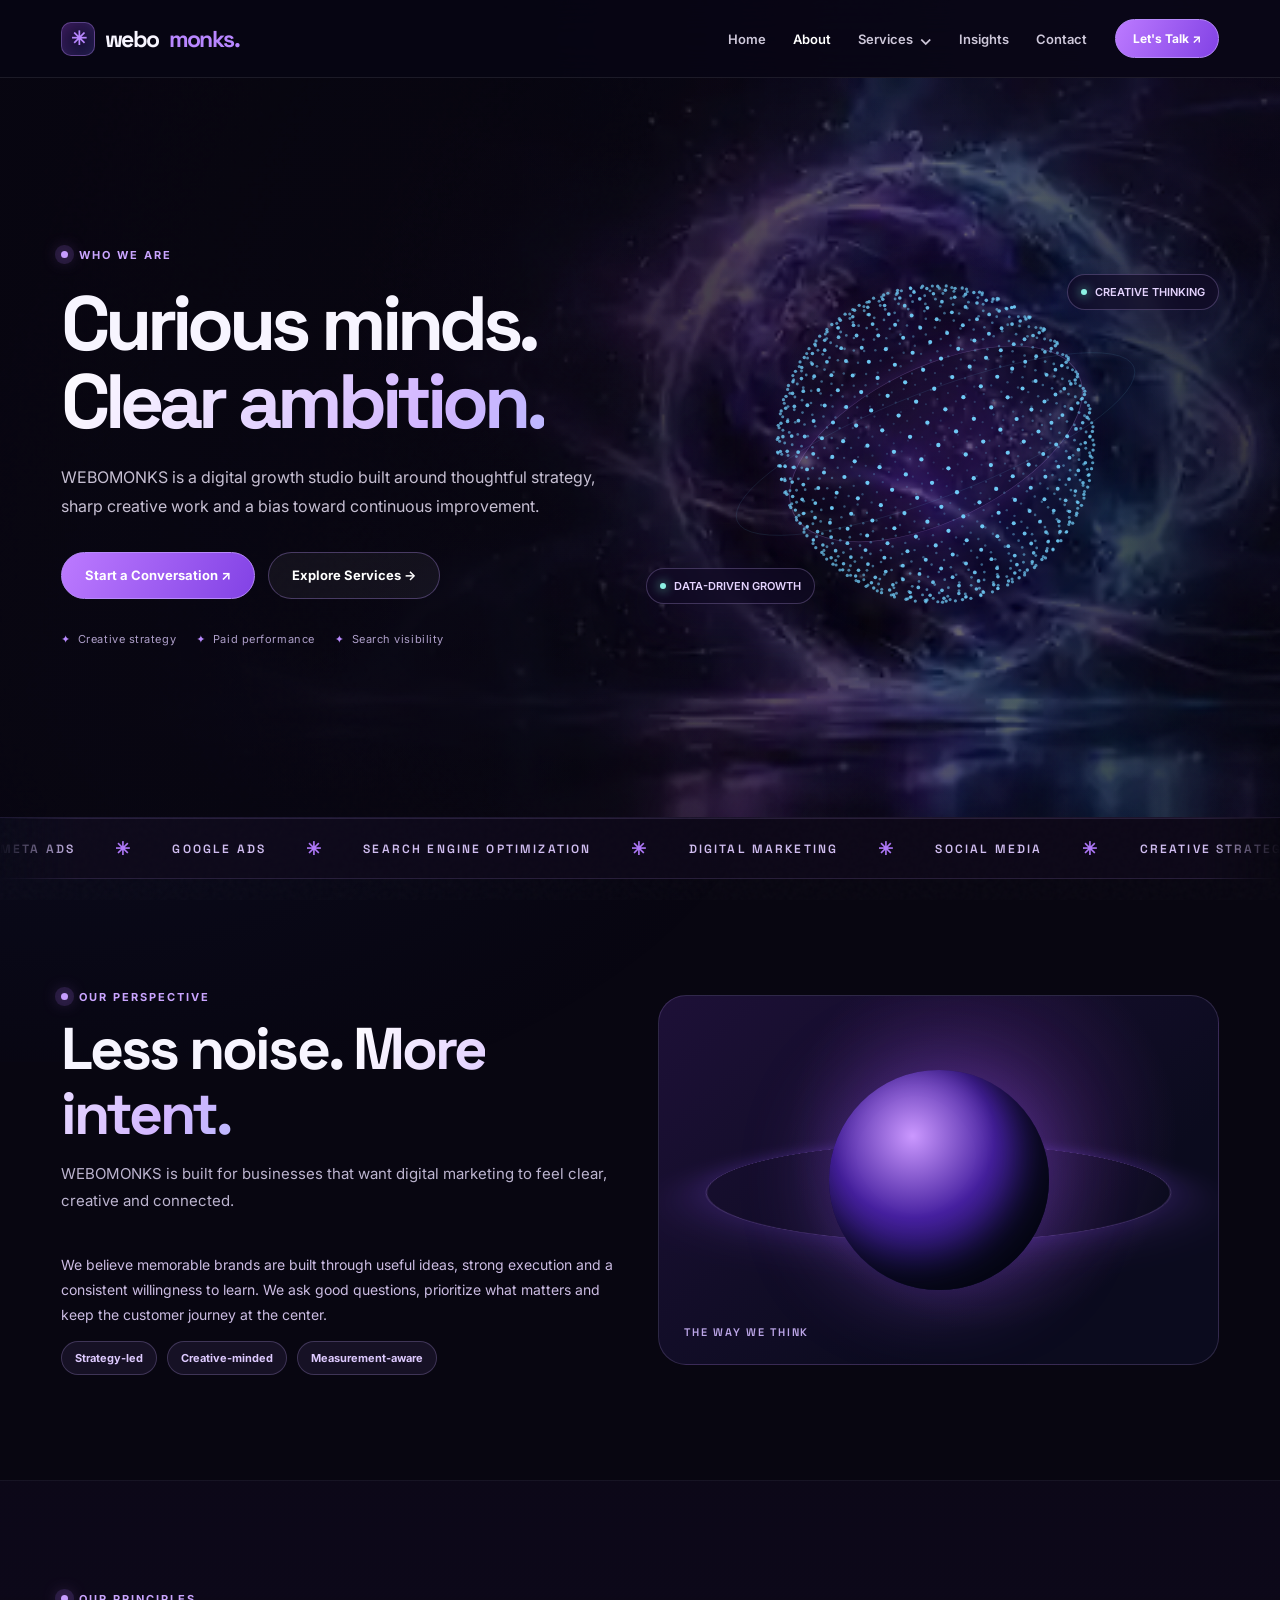
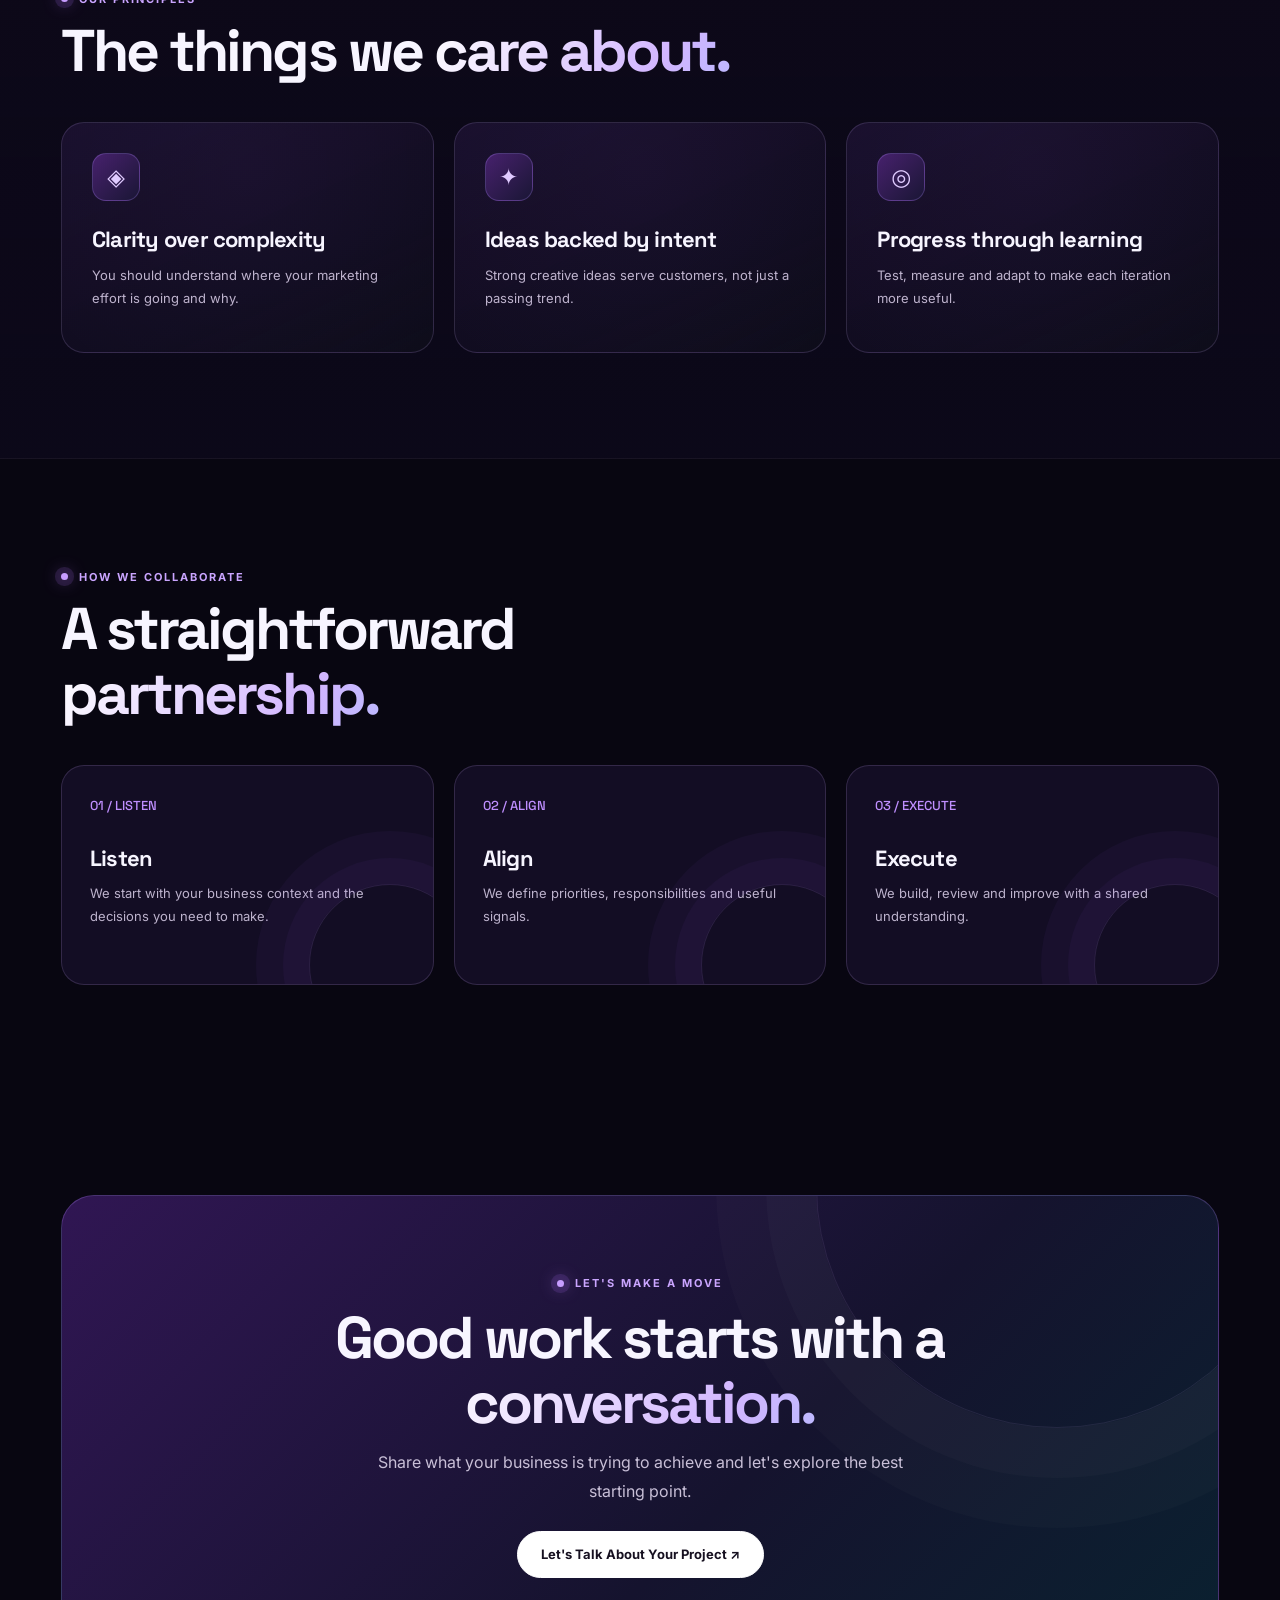
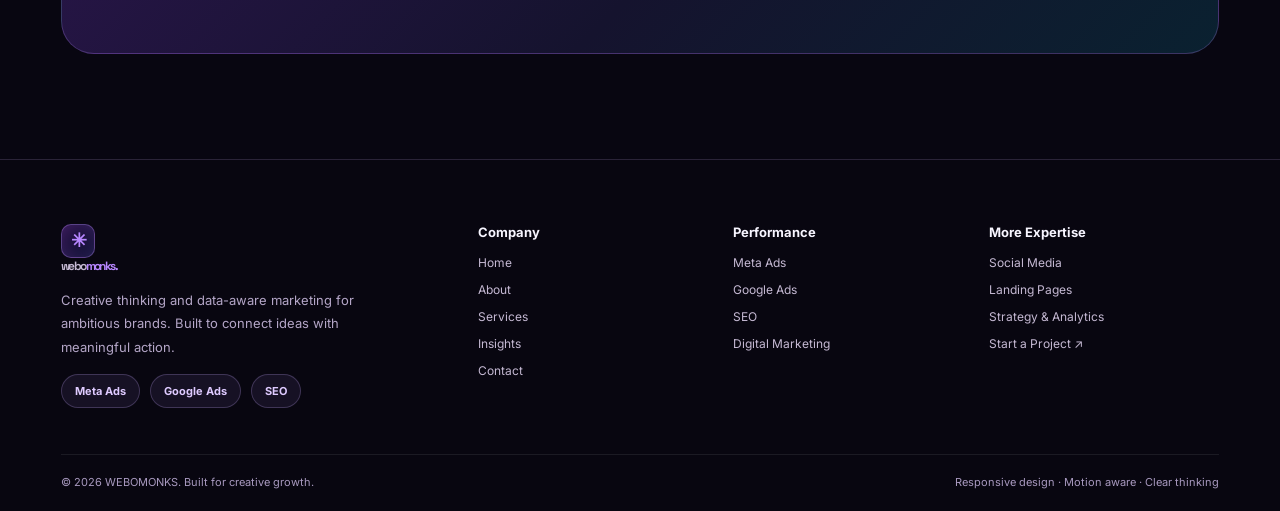
==== about.html @ cb79be46 "Build 12-page interactive WEBOMONKS agency website with service detail pages, FAQs and insights" ====
<!doctype html>
<html lang="en"><head><meta charset="utf-8"><meta name="viewport" content="width=device-width,initial-scale=1,viewport-fit=cover"><meta name="theme-color" content="#080611"><meta name="description" content="Learn about WEBOMONKS, our approach to digital growth and the values behind our work."><meta property="og:type" content="website"><meta property="og:title" content="WEBOMONKS — About"><meta property="og:description" content="Learn about WEBOMONKS, our approach to digital growth and the values behind our work."><meta property="og:url" content="https://webomonks.com/about.html"><link rel="canonical" href="https://webomonks.com/about.html"><title>About | WEBOMONKS — Digital Growth Studio</title><link rel="preconnect" href="https://fonts.googleapis.com"><link rel="preconnect" href="https://fonts.gstatic.com" crossorigin><link href="https://fonts.googleapis.com/css2?family=Inter:wght@400;500;600;700&family=Space+Grotesk:wght@400;500;600;700&display=swap" rel="stylesheet"><link rel="stylesheet" href="assets/site.css"><style>[hidden]{display:none!important}</style><script src="assets/site.js" defer></script></head><body data-theme="blue"><a href="#main" class="skip">Skip to content</a><div id="progress" class="progress"></div><div id="noise" aria-hidden="true"></div>
<header class="topbar"><div class="container navwrap"><a class="brand" href="index.html" aria-label="WEBOMONKS home"><span class="brand-logo">✳</span>webo<span>monks.</span></a><button class="menu-toggle" id="menuToggle" aria-label="Toggle navigation" aria-controls="mobileNav" aria-expanded="false">☰</button>
<nav class="navlinks" id="mobileNav" aria-label="Main navigation">
<a href="index.html" >Home</a>
<a href="about.html" aria-current="page">About</a>
<details class="dropdown"><summary>Services</summary><div class="dropdown-links"><a href="services.html">All Services</a><a href="meta-ads.html" >Meta Ads</a><a href="google-ads.html" >Google Ads</a><a href="seo.html" >SEO Services</a><a href="digital-marketing.html" >Digital Marketing</a><a href="social-media.html" >Social Media</a><a href="landing-pages.html" >Landing Pages</a><a href="strategy.html" >Strategy &amp; Analytics</a></div></details>
<a href="insights.html" >Insights</a><a href="contact.html" >Contact</a></nav>
<a class="btn btn-primary btn-small navcta" href="contact.html">Let's Talk ↗</a></div></header><main id="main"><section class="hero" aria-labelledby="page-title"><div class="container hero-content"><div class="hero-copy"><div class="eyebrow">Who we are</div><h1 id="page-title">Curious minds. <span class="gradient">Clear ambition.</span></h1><p class="lead">WEBOMONKS is a digital growth studio built around thoughtful strategy, sharp creative work and a bias toward continuous improvement.</p><div class="hero-actions"><a class="btn btn-primary" href="contact.html">Start a Conversation ↗</a><a class="btn" href="services.html">Explore Services →</a></div><div class="hero-mini"><span>Creative strategy</span><span>Paid performance</span><span>Search visibility</span></div></div>
<div class="hero-scene"><div class="orbit-ring" aria-hidden="true"></div><canvas class="orb-canvas" id="scene3d" role="img" aria-label="Interactive 3D particle globe; drag to rotate"></canvas><span class="float-label a"><i></i> CREATIVE THINKING</span><span class="float-label b"><i></i> DATA-DRIVEN GROWTH</span></div></div></section><div class="ticker" aria-label="WEBOMONKS marketing capabilities"><div class="ticker-track"><span>Meta Ads</span><span>Google Ads</span><span>Search Engine Optimization</span><span>Digital Marketing</span><span>Social Media</span><span>Creative Strategy</span><span>Conversion Design</span><span>Meta Ads</span><span>Google Ads</span><span>Search Engine Optimization</span><span>Digital Marketing</span><span>Social Media</span><span>Creative Strategy</span><span>Conversion Design</span></div></div><section class="section"><div class="container"><div class="split"><div><div class="section-heading reveal"><span class="eyebrow">Our perspective</span><h2>Less noise. <span class='gradient'>More intent.</span></h2><p>WEBOMONKS is built for businesses that want digital marketing to feel clear, creative and connected.</p></div><p class="tagline">We believe memorable brands are built through useful ideas, strong execution and a consistent willingness to learn. We ask good questions, prioritize what matters and keep the customer journey at the center.</p><div class="badges"><span class="badge">Strategy-led</span><span class="badge">Creative-minded</span><span class="badge">Measurement-aware</span></div></div><div class="visual-panel reveal"><span>THE WAY WE THINK</span></div></div></div></section><section class="section alt"><div class="container"><div class="section-heading reveal"><span class="eyebrow">Our principles</span><h2>The things we <span class='gradient'>care about.</span></h2></div><div class="grid three"><article class="card compact reveal" data-tilt ><span class="card-icon" aria-hidden="true">◈</span><h3>Clarity over complexity</h3><p>You should understand where your marketing effort is going and why.</p></article><article class="card compact reveal" data-tilt ><span class="card-icon" aria-hidden="true">✦</span><h3>Ideas backed by intent</h3><p>Strong creative ideas serve customers, not just a passing trend.</p></article><article class="card compact reveal" data-tilt ><span class="card-icon" aria-hidden="true">◎</span><h3>Progress through learning</h3><p>Test, measure and adapt to make each iteration more useful.</p></article></div></div></section><section class="section"><div class="container"><div class="section-heading reveal"><span class="eyebrow">How we collaborate</span><h2>A straightforward <span class='gradient'>partnership.</span></h2></div><div class="steps"><article class="step reveal"><b>01 / LISTEN</b><h3>Listen</h3><p>We start with your business context and the decisions you need to make.</p></article><article class="step reveal"><b>02 / ALIGN</b><h3>Align</h3><p>We define priorities, responsibilities and useful signals.</p></article><article class="step reveal"><b>03 / EXECUTE</b><h3>Execute</h3><p>We build, review and improve with a shared understanding.</p></article></div></div></section><section class="section"><div class="container"><div class="cta reveal"><span class="eyebrow">Let's make a move</span><h2>Good work starts with <span class='gradient'>a conversation.</span></h2><p>Share what your business is trying to achieve and let&#39;s explore the best starting point.</p><a class="btn btn-light" href="contact.html">Let's Talk About Your Project ↗</a></div></div></section></main><footer class="footer"><div class="container"><div class="footer-main"><div><a class="brand" href="index.html"><span class="brand-logo">✳</span>webo<span>monks.</span></a><p>Creative thinking and data-aware marketing for ambitious brands. Built to connect ideas with meaningful action.</p><div class="badges"><span class="badge">Meta Ads</span><span class="badge">Google Ads</span><span class="badge">SEO</span></div></div><div><h4>Company</h4><a href="index.html">Home</a><a href="about.html">About</a><a href="services.html">Services</a><a href="insights.html">Insights</a><a href="contact.html">Contact</a></div><div><h4>Performance</h4><a href="meta-ads.html">Meta Ads</a><a href="google-ads.html">Google Ads</a><a href="seo.html">SEO</a><a href="digital-marketing.html">Digital Marketing</a></div><div><h4>More Expertise</h4><a href="social-media.html">Social Media</a><a href="landing-pages.html">Landing Pages</a><a href="strategy.html">Strategy & Analytics</a><a href="contact.html">Start a Project ↗</a></div></div><div class="footer-bottom"><span>© 2026 WEBOMONKS. Built for creative growth.</span><span>Responsive design · Motion aware · Clear thinking</span></div></div></footer><button class="to-top" id="toTop" aria-label="Back to top">↑</button></body></html>
---- assets/site.css ----
:root{--bg:#080611;--bg2:#0f0b20;--text:#f7f5ff;--muted:#bdb6cf;--line:rgba(209,177,255,.17);--purple:#bb80ff;--blue:#65caff;--pink:#fa8ddb;--ease:cubic-bezier(.22,1,.36,1)}
*{box-sizing:border-box}html{scroll-behavior:smooth;scroll-padding-top:100px}body{margin:0;color:var(--text);font-family:'Inter',system-ui,-apple-system,sans-serif;background:var(--bg);min-width:320px;overflow-x:hidden}button,input,select,textarea{font:inherit}button{cursor:pointer}a{text-decoration:none;color:inherit}svg{display:block}::selection{background:#a478ff;color:#05030b}:focus-visible{outline:2px solid var(--blue);outline-offset:4px}img{max-width:100%;display:block}
body:before{content:"";position:fixed;inset:-18%;z-index:-2;pointer-events:none;background:radial-gradient(ellipse at 78% 16%,#7432bf27,transparent 33%),radial-gradient(ellipse at 15% 70%,#29418b1a,transparent 37%)}
#noise{position:fixed;inset:0;z-index:-1;opacity:.18;pointer-events:none;background-image:url("data:image/svg+xml,%3Csvg viewBox='0 0 200 200' xmlns='http://www.w3.org/2000/svg'%3E%3Cfilter id='n'%3E%3CfeTurbulence type='fractalNoise' baseFrequency='.9' numOctaves='3' stitchTiles='stitch'/%3E%3C/filter%3E%3Crect width='100%25' height='100%25' opacity='.15' filter='url(%23n)'/%3E%3C/svg%3E")}
.container{max-width:1230px;margin:0 auto;padding:0 36px}.skip{position:fixed;top:-60px;left:20px;z-index:999;background:#fff;color:#000;padding:10px 16px;border-radius:8px}.skip:focus{top:15px}
.topbar{position:sticky;top:0;z-index:90;height:78px;background:#070613cf;backdrop-filter:blur(22px);-webkit-backdrop-filter:blur(22px);border-bottom:1px solid #ffffff16}.navwrap{height:100%;display:flex;align-items:center;gap:28px}.brand{display:flex;align-items:center;gap:10px;font-family:'Space Grotesk',sans-serif;font-size:23px;letter-spacing:-1.6px;font-weight:700;white-space:nowrap}.brand span{color:#b887ff}.brand-logo{display:grid;place-items:center;width:34px;height:34px;border:1px solid #be8dff66;border-radius:10px;color:#d5b3ff;box-shadow:inset 0 0 17px #ae76ff2c;background:linear-gradient(135deg,#291044,#0c1030);font-size:19px}.navlinks{display:flex;gap:27px;align-items:center;margin-left:auto}.navlinks>a,.dropdown>summary{font-size:13px;color:#cec8da;font-weight:600;white-space:nowrap;list-style:none;transition:color .2s}.navlinks a:hover,.navlinks a[aria-current=page],.dropdown>summary:hover{color:#fff}.dropdown{position:relative}.dropdown>summary{cursor:pointer;display:flex;gap:6px;align-items:center}.dropdown>summary::-webkit-details-marker{display:none}.dropdown>summary:after{content:"⌄";font-size:17px;line-height:10px;transition:transform .2s}.dropdown[open]>summary:after{transform:rotate(180deg)}.dropdown-links{position:absolute;top:37px;left:-20px;min-width:240px;padding:12px;background:#171025f4;border:1px solid #a980ff50;border-radius:14px;box-shadow:0 20px 70px #05000fca;display:grid;gap:3px;backdrop-filter:blur(20px)}.dropdown-links a{font-size:13px;padding:11px;border-radius:9px;color:#ddd5eb;white-space:nowrap}.dropdown-links a:hover{background:#b277ff29;color:white}.menu-toggle{display:none;border:1px solid #ffffff2c;background:#ffffff0b;color:white;border-radius:12px;width:43px;height:43px;font-size:24px}.btn{position:relative;isolation:isolate;overflow:hidden;display:inline-flex;justify-content:center;align-items:center;gap:11px;font-size:13px;font-weight:700;line-height:1.1;padding:15px 23px;min-height:47px;border-radius:100px;border:1px solid #ab89e45a;transition:transform .35s var(--ease),box-shadow .35s,background .35s;white-space:nowrap;background:#ffffff0c;color:white}.btn:before{content:"";position:absolute;inset:-110% -50%;z-index:-1;pointer-events:none;background:linear-gradient(115deg,transparent 38%,rgba(255,255,255,.22) 49%,transparent 60%);transform:translateX(-125%) skewX(-15deg);transition:transform .85s var(--ease)}.btn:hover:before{transform:translateX(125%) skewX(-15deg)}.btn:hover{transform:translateY(-3px);box-shadow:0 14px 40px #8750da4b}.btn-primary{background:linear-gradient(115deg,#bc7aff,#8242e5);border-color:#b78afb;color:#fff}.btn-light{background:#fff;color:#161020;border-color:#fff}.btn-small{font-size:12px;padding:12px 17px;min-height:39px}.navcta{margin-left:0}
.progress{position:fixed;top:0;left:0;height:2px;z-index:100;background:linear-gradient(90deg,#9b63ff,#6ce2ff,#eb83e6);box-shadow:0 0 13px #ae70ff;width:0;pointer-events:none}
.hero{position:relative;min-height:min(740px,90vh);display:flex;align-items:center;overflow:hidden;isolation:isolate;border-bottom:1px solid #b58cef1c}.hero:before{content:"";position:absolute;inset:0;z-index:-3;background:linear-gradient(90deg,#090711 0%,#090711e8 35%,#09071166 71%,#080611bb),url('webomonks-orb.webp') 70% center/cover no-repeat;background-blend-mode:normal,screen;opacity:.7;animation:heroBreathe 20s ease-in-out infinite alternate}.hero:after{content:"";position:absolute;inset:0;pointer-events:none;z-index:-2;background:radial-gradient(circle at 78% 55%,transparent 0%,#08061117 42%,#080611c8 100%)}.hero-content{width:100%;position:relative;z-index:3;padding-top:98px;padding-bottom:105px;display:grid;grid-template-columns:1fr 1fr;gap:24px;align-items:center}.hero-copy{max-width:650px}.eyebrow{font-size:11px;font-weight:700;letter-spacing:.18em;text-transform:uppercase;color:#caa5ff;display:inline-flex;gap:11px;align-items:center}.eyebrow:before{content:"";width:7px;height:7px;border-radius:50%;background:#c79dff;box-shadow:0 0 0 6px #ad73ff24,0 0 17px #bb7fff;animation:beacon 2.8s ease-in-out infinite}h1,h2,h3,h4,p{margin-top:0}h1,h2,h3{font-family:'Space Grotesk',sans-serif}h1{font-size:clamp(48px,6vw,88px);line-height:1.02;letter-spacing:-.065em;font-weight:700;margin:22px 0}h2{font-size:clamp(36px,4.6vw,60px);line-height:1.1;letter-spacing:-.05em}h3{font-size:22px;letter-spacing:-.035em}.gradient{background:linear-gradient(120deg,#fff,#d2b6ff 30%,#9abaff 55%,#d8a4ff 80%,#fff);background-size:250% 250%;background-clip:text;-webkit-background-clip:text;color:transparent;animation:gradientFlow 12s ease-in-out infinite alternate}.lead{color:#c6bfd2;font-size:16px;line-height:1.85;max-width:550px}.hero-actions{display:flex;gap:13px;margin-top:30px;flex-wrap:wrap}.hero-mini{margin-top:33px;display:flex;gap:20px;flex-wrap:wrap;color:#ae9fc9;font-size:11px;letter-spacing:.05em}.hero-mini span{display:flex;align-items:center;gap:7px}.hero-mini span:before{content:"✦";color:#b98aff}
.hero-scene{position:relative;min-height:500px;display:grid;place-items:center;isolation:isolate;perspective:850px}.hero-scene:before{content:"";position:absolute;inset:10%;z-index:-1;border-radius:50%;background:radial-gradient(circle,#9941ff32,transparent 60%);filter:blur(22px);animation:nebula 8s ease-in-out infinite alternate}.orb-canvas{width:100%;height:100%;position:absolute;inset:0;touch-action:pan-y;cursor:grab}.orb-canvas:active{cursor:grabbing}.orbit-ring{position:absolute;inset:22%;border:1px solid #c59aff4b;border-radius:50%;transform:rotate(-26deg) scaleY(.55);pointer-events:none;box-shadow:0 0 35px #a56cff2e;animation:orbitSpin 22s linear infinite}.float-label{position:absolute;display:flex;gap:8px;align-items:center;z-index:2;border:1px solid #cdaeff40;padding:10px 13px;border-radius:100px;pointer-events:none;color:#e5d4ff;background:#100a25af;backdrop-filter:blur(12px);box-shadow:0 16px 50px #160b3088;font-size:11px;font-weight:600;animation:floatLabel 5s ease-in-out infinite alternate}.float-label.a{top:16%;right:0}.float-label.b{bottom:18%;left:-1%;animation-delay:-2.7s}.float-label i{width:6px;height:6px;background:#8cf1e3;border-radius:50%;box-shadow:0 0 11px #83ffdb}
.ticker{overflow:hidden;border-block:1px solid #c3a0ff25;background:#120b1e94;mask-image:linear-gradient(90deg,transparent,#000 6%,#000 94%,transparent)}.ticker-track{display:flex;gap:40px;align-items:center;width:max-content;padding:18px 0;animation:marquee 30s linear infinite}.ticker-track span{font:600 12px 'Space Grotesk',sans-serif;letter-spacing:.18em;text-transform:uppercase;color:#d0bdf0;display:flex;align-items:center;gap:40px;white-space:nowrap}.ticker-track span:after{content:"✳";color:#ae78f7;font-size:18px}.ticker:hover .ticker-track{animation-play-state:paused}
.section{padding:105px 0;position:relative}.section.alt{background:linear-gradient(180deg,#110b2088,#0d091bd0);border-block:1px solid #ffffff0c}.section-heading{max-width:730px;margin-bottom:38px}.section-heading.center{text-align:center;margin-inline:auto}.section-heading p{color:#bcb4cf;line-height:1.8;font-size:15px;max-width:670px;margin-top:13px}.section-heading.center p{margin-inline:auto}.section-heading h2{margin:13px 0 0}
.grid{display:grid;gap:20px}.grid.three{grid-template-columns:repeat(3,minmax(0,1fr))}.grid.two{grid-template-columns:repeat(2,minmax(0,1fr))}.grid.four{grid-template-columns:repeat(4,minmax(0,1fr))}
.card{position:relative;isolation:isolate;display:block;overflow:hidden;border:1px solid var(--line);background:linear-gradient(155deg,#1d1232c9,#110d20f2 65%,#10101ca8);padding:30px;border-radius:23px;min-height:236px;transition:transform .4s var(--ease),border-color .4s,box-shadow .4s;transform-style:preserve-3d}.card:before{content:"";position:absolute;inset:0;z-index:-1;pointer-events:none;background:radial-gradient(circle 280px at var(--mx,50%) var(--my,20%),#a365ff25,transparent 90%);opacity:.3;transition:opacity .4s}.card:hover{border-color:#bb8df176;box-shadow:0 18px 55px #09021caa}.card:hover:before{opacity:1}.card-icon{display:grid;place-items:center;width:48px;height:48px;border:1px solid #b18cff44;background:linear-gradient(135deg,#47216d,#1a1635);color:#e0cbff;border-radius:14px;font-size:23px;margin-bottom:24px}.card p{color:#bfb4ce;font-size:13px;line-height:1.75}.card h3{font-size:22px;margin:0 0 11px}.card-link{display:inline-flex;align-items:center;gap:10px;margin-top:10px;color:#d5b6ff;font-size:12px;font-weight:700}.card-link span{transition:transform .2s}.card:hover .card-link span{transform:translateX(4px)}.card.compact{min-height:0}.feature-list{list-style:none;padding:0;margin:22px 0 0;display:grid;gap:14px}.feature-list li{color:#dbd1e9;font-size:14px;line-height:1.65;display:flex;gap:12px}.feature-list li:before{content:"✦";color:#be96fd}
.tagline{font-size:14px;color:#cbbce2;line-height:1.8;max-width:580px}.panel{border-radius:27px;border:1px solid var(--line);padding:34px;background:#171027c7;box-shadow:0 20px 90px #06010d4c}.split{display:grid;grid-template-columns:1fr 1fr;gap:36px;align-items:center}.visual-panel{position:relative;min-height:370px;border-radius:28px;overflow:hidden;background:radial-gradient(circle at 58% 38%,#7632a85c,transparent 49%),linear-gradient(140deg,#1d1037,#0b0b1e 70%);border:1px solid var(--line);display:grid;place-items:center;isolation:isolate}.visual-panel:before{content:"";position:absolute;inset:10%;border:1px solid #b98aff50;border-radius:50%;transform:perspective(500px) rotateX(72deg);box-shadow:0 0 60px #8c52ff55;animation:orbitSpin 18s linear infinite}.visual-panel:after{content:"";position:absolute;width:220px;height:220px;border-radius:50%;background:radial-gradient(circle at 38% 30%,#cb98ff,#4620a0 40%,#0b0d31 78%);box-shadow:inset -23px -25px 40px #050613,0 0 85px #9c59ff66;animation:floatLabel 7s ease-in-out infinite alternate}.visual-panel span{position:absolute;bottom:25px;left:25px;z-index:2;font:600 11px 'Space Grotesk';letter-spacing:.16em;text-transform:uppercase;color:#bca6e8}
.steps{display:grid;grid-template-columns:repeat(3,1fr);gap:20px}.step{position:relative;min-height:220px;background:#170f29d1;border:1px solid var(--line);border-radius:23px;padding:28px;overflow:hidden}.step b{font:500 13px 'Space Grotesk';color:#bf8fff}.step h3{margin:30px 0 10px}.step p{color:#bdb3cd;font-size:13px;line-height:1.8}.step:after{content:"";position:absolute;right:-38px;bottom:-62px;width:160px;height:160px;border-radius:50%;border:1px solid #bb90ff25;box-shadow:0 0 0 26px #9d62ee0b,0 0 0 53px #9d62ee0b}
.cta{position:relative;overflow:hidden;border-radius:33px;padding:75px 45px;text-align:center;background:linear-gradient(135deg,#301653,#15132e 60%,#0a2130);border:1px solid #b78bff40}.cta:before{content:"";position:absolute;width:480px;height:480px;border:1px solid #ddbcff18;border-radius:50%;top:-250px;right:-80px;box-shadow:0 0 0 50px #ffffff05,0 0 0 100px #ffffff04;animation:orbitSpin 30s linear infinite}.cta h2{max-width:760px;margin:15px auto 13px}.cta p{max-width:550px;margin:0 auto 25px;color:#c8bfd7;line-height:1.8}
.badges{display:flex;gap:10px;flex-wrap:wrap}.badge{display:inline-block;border:1px solid #bba0eb40;background:#b18cfa16;border-radius:100px;font-size:11px;padding:9px 13px;color:#decaff;font-weight:700}.metric{padding:27px;border:1px solid #ffffff20;background:#1711257a;border-radius:18px}.metric strong{display:block;font:600 28px 'Space Grotesk';color:#e5d4ff;margin-bottom:8px}.metric span{font-size:12px;color:#b5a9c8}
.faq{display:grid;gap:13px}.faq details{padding:21px 23px;border-radius:16px;background:#171125b5;border:1px solid var(--line)}.faq summary{cursor:pointer;list-style:none;font-size:15px;font-weight:600;display:flex;justify-content:space-between;gap:20px}.faq summary::-webkit-details-marker{display:none}.faq summary:after{content:"+";color:#d5b5ff;font-size:22px;line-height:13px}.faq details[open] summary:after{content:"−"}.faq p{color:#bdb5ca;font-size:14px;line-height:1.8;margin:18px 0 0}
.form{display:grid;grid-template-columns:repeat(2,minmax(0,1fr));gap:16px}.form label{display:grid;gap:8px;font-size:12px;color:#d9cbe9;font-weight:600}.form .full{grid-column:1/-1}.form input,.form select,.form textarea,.search-input{width:100%;border:1px solid #b69ee044;border-radius:12px;background:#070813bd;padding:15px 16px;color:#fff;min-width:0}.form input:focus,.form select:focus,.form textarea:focus{border-color:#ad7aff;box-shadow:0 0 0 3px #ae76ff17;outline:none}.form textarea{resize:vertical;min-height:140px}.form option{color:#151020}.note{font-size:12px;line-height:1.75;color:#afa3bf}.form-result{font-size:12px;color:#c9b0ff;min-height:20px}.filterbar{display:flex;gap:9px;flex-wrap:wrap;margin-bottom:28px}.filter-btn{border-radius:99px;padding:11px 17px;background:#160f27;color:#d4c0ed;border:1px solid #a57bd63e;font-size:12px;cursor:pointer}.filter-btn[aria-pressed=true]{color:#fff;background:#7045ba;border-color:#ad80fc}.insight-detail summary{cursor:pointer}.insight-detail[open] .card-link{color:#fff}.insight-detail .card{height:100%}.insight-detail .body{color:#c8bbd8;font-size:13px;line-height:1.8;padding-top:14px}.insight-detail .body ul{padding-left:20px}.insight-detail .body li{margin:8px 0}.insight-detail summary{list-style:none}.insight-detail summary::-webkit-details-marker{display:none}
.footer{padding:64px 0 22px;border-top:1px solid var(--line);background:#080610}.footer-main{display:grid;grid-template-columns:1.7fr repeat(3,1fr);gap:25px}.footer p{max-width:340px;font-size:13px;color:#b4a6c7;line-height:1.8;margin:15px 0}.footer h4{font-size:13px;margin-bottom:15px}.footer a{display:block;font-size:12px;color:#c5b9d3;margin:0 0 12px;transition:color .2s}.footer a:hover{color:white}.footer-bottom{margin-top:46px;border-top:1px solid #ffffff14;padding-top:20px;font-size:11px;color:#a899bf;display:flex;justify-content:space-between;gap:12px}.to-top{position:fixed;bottom:22px;right:22px;z-index:40;width:45px;height:45px;border-radius:50%;border:1px solid #b58dff78;background:#210f3dd9;color:#fff;box-shadow:0 7px 25px #0009;opacity:0;pointer-events:none;transform:translateY(10px);transition:all .25s}.to-top.visible{opacity:1;pointer-events:auto;transform:translateY(0)}
.reveal{opacity:0;transform:translateY(35px);filter:blur(6px);transition:opacity .85s var(--ease),transform .85s var(--ease),filter .85s var(--ease)}.reveal.in{opacity:1;transform:none;filter:none}.reveal-delay{transition-delay:.15s}
@keyframes heroBreathe{from{transform:scale(1.02) translateY(0)}to{transform:scale(1.095) translateY(-1.5%)}}@keyframes gradientFlow{0%{background-position:0 50%}100%{background-position:100% 50%}}@keyframes beacon{50%{box-shadow:0 0 0 10px #ad73ff10,0 0 28px #bb7fff}}@keyframes marquee{to{transform:translateX(-50%)}}@keyframes orbitSpin{to{transform:rotate(334deg) scaleY(.55)}}@keyframes nebula{to{opacity:.5;transform:scale(1.2)}}@keyframes floatLabel{to{transform:translateY(-14px)}}
@media(max-width:1040px){.navlinks{gap:17px}.container{padding:0 24px}.hero-content{grid-template-columns:1.05fr .95fr}.float-label.a{right:-5%}.float-label.b{left:-3%}.navcta{display:none}}
@media(max-width:800px){.topbar{height:70px}.container{padding:0 20px}.navwrap{gap:16px}.brand{font-size:21px}.menu-toggle{display:grid;place-items:center;margin-left:auto}.navlinks{position:absolute;left:16px;right:16px;top:75px;background:#0e0b1bee;border:1px solid #a876ee57;backdrop-filter:blur(25px);display:none;flex-direction:column;gap:0;align-items:stretch;max-height:calc(100vh - 96px);overflow:auto;padding:16px;border-radius:17px;box-shadow:0 28px 70px #020008e8}.navlinks.open{display:flex}.navlinks>a,.dropdown>summary{padding:13px;font-size:14px}.dropdown-links{position:static;min-width:0;box-shadow:none;margin-top:4px}.hero{min-height:auto}.hero-content{padding-top:70px;padding-bottom:72px;grid-template-columns:1fr;gap:3px}.hero-scene{height:360px;min-height:0;max-width:530px;width:100%;margin:auto}.hero-copy{max-width:680px}.hero:before{background-position:65% center;opacity:.4}.grid.four{grid-template-columns:repeat(2,1fr)}.grid.three{grid-template-columns:repeat(2,1fr)}.steps{grid-template-columns:1fr 1fr}.split{grid-template-columns:1fr}.footer-main{grid-template-columns:1.5fr 1fr 1fr}.footer-main>div:last-child{grid-column:2 / span 2}.section{padding:74px 0}}
@media(max-width:560px){.container{padding:0 17px}.brand{font-size:20px}.hero-content{padding-top:64px;padding-bottom:55px}.hero-scene{height:300px}.float-label{font-size:10px;padding:8px 9px}.float-label.a{right:0}.float-label.b{left:0}.hero-mini{gap:9px 16px}.lead{font-size:14px}.grid.two,.grid.three,.grid.four,.steps{grid-template-columns:1fr}.section{padding:60px 0}.section-heading{margin-bottom:25px}.card{padding:23px;min-height:0}.panel{padding:24px}.cta{padding:57px 23px}.form{grid-template-columns:1fr}.form .full{grid-column:auto}.footer-main{grid-template-columns:1fr 1fr;gap:30px}.footer-main>div:first-child{grid-column:1/-1}.footer-main>div:last-child{grid-column:auto}.footer-bottom{flex-direction:column}h1{font-size:clamp(44px,11.5vw,60px)}}
@media(prefers-reduced-motion:reduce){html{scroll-behavior:auto}*,*:before,*:after{animation-duration:.01ms!important;animation-iteration-count:1!important;transition-duration:.01ms!important}.reveal{opacity:1;transform:none;filter:none}.hero-scene{display:none}}
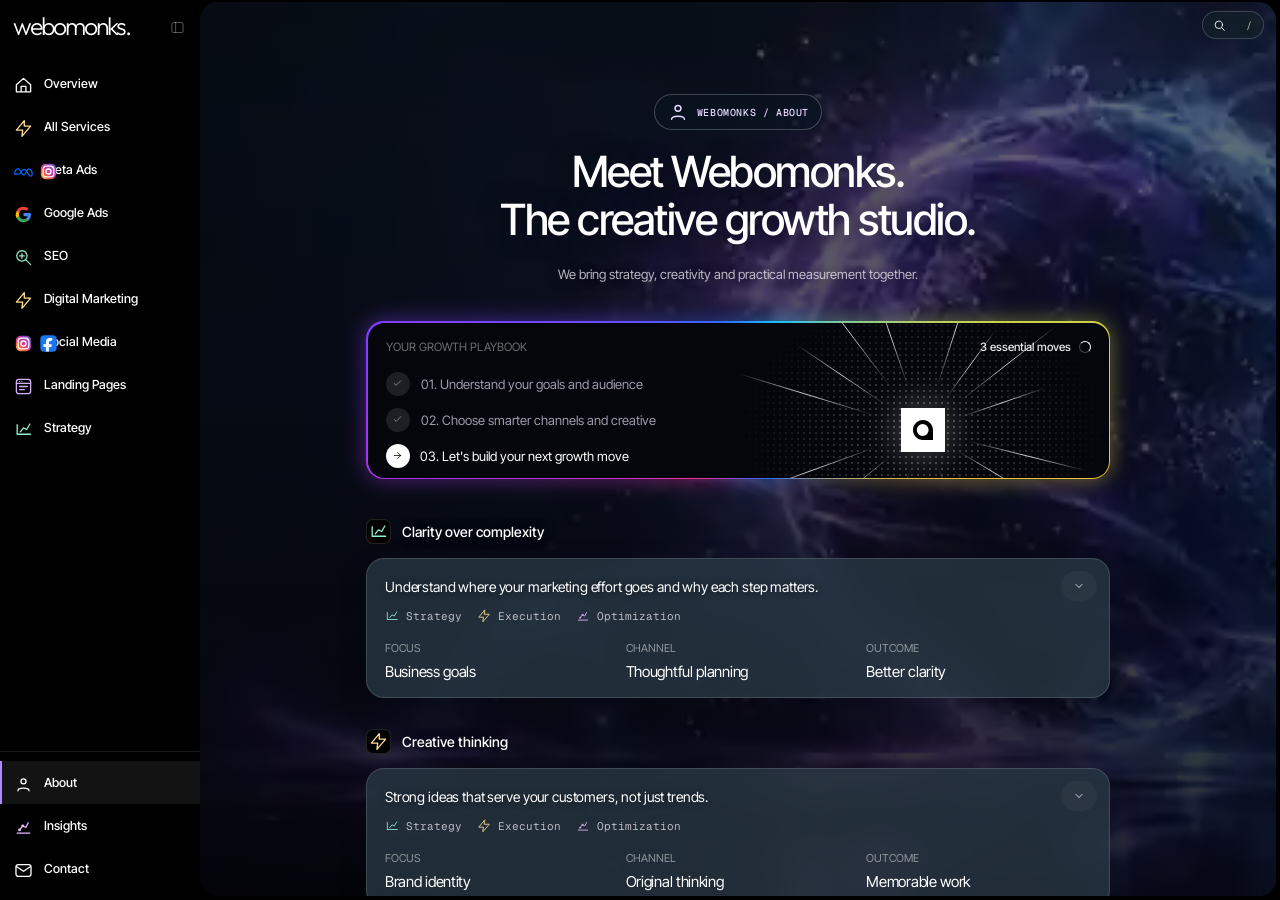
==== commit 69bedd3a: "Rebuild all 12 WEBOMONKS pages with provided cinematic Wafer-style dashboard and original Google Ins" ====
--- a/about.html
+++ b/about.html
@@ -1,10 +1 @@
-<!doctype html>
-<html lang="en"><head><meta charset="utf-8"><meta name="viewport" content="width=device-width,initial-scale=1,viewport-fit=cover"><meta name="theme-color" content="#080611"><meta name="description" content="Learn about WEBOMONKS, our approach to digital growth and the values behind our work."><meta property="og:type" content="website"><meta property="og:title" content="WEBOMONKS — About"><meta property="og:description" content="Learn about WEBOMONKS, our approach to digital growth and the values behind our work."><meta property="og:url" content="https://webomonks.com/about.html"><link rel="canonical" href="https://webomonks.com/about.html"><title>About | WEBOMONKS — Digital Growth Studio</title><link rel="preconnect" href="https://fonts.googleapis.com"><link rel="preconnect" href="https://fonts.gstatic.com" crossorigin><link href="https://fonts.googleapis.com/css2?family=Inter:wght@400;500;600;700&family=Space+Grotesk:wght@400;500;600;700&display=swap" rel="stylesheet"><link rel="stylesheet" href="assets/site.css"><style>[hidden]{display:none!important}</style><script src="assets/site.js" defer></script></head><body data-theme="blue"><a href="#main" class="skip">Skip to content</a><div id="progress" class="progress"></div><div id="noise" aria-hidden="true"></div>
-<header class="topbar"><div class="container navwrap"><a class="brand" href="index.html" aria-label="WEBOMONKS home"><span class="brand-logo">✳</span>webo<span>monks.</span></a><button class="menu-toggle" id="menuToggle" aria-label="Toggle navigation" aria-controls="mobileNav" aria-expanded="false">☰</button>
-<nav class="navlinks" id="mobileNav" aria-label="Main navigation">
-<a href="index.html" >Home</a>
-<a href="about.html" aria-current="page">About</a>
-<details class="dropdown"><summary>Services</summary><div class="dropdown-links"><a href="services.html">All Services</a><a href="meta-ads.html" >Meta Ads</a><a href="google-ads.html" >Google Ads</a><a href="seo.html" >SEO Services</a><a href="digital-marketing.html" >Digital Marketing</a><a href="social-media.html" >Social Media</a><a href="landing-pages.html" >Landing Pages</a><a href="strategy.html" >Strategy &amp; Analytics</a></div></details>
-<a href="insights.html" >Insights</a><a href="contact.html" >Contact</a></nav>
-<a class="btn btn-primary btn-small navcta" href="contact.html">Let's Talk ↗</a></div></header><main id="main"><section class="hero" aria-labelledby="page-title"><div class="container hero-content"><div class="hero-copy"><div class="eyebrow">Who we are</div><h1 id="page-title">Curious minds. <span class="gradient">Clear ambition.</span></h1><p class="lead">WEBOMONKS is a digital growth studio built around thoughtful strategy, sharp creative work and a bias toward continuous improvement.</p><div class="hero-actions"><a class="btn btn-primary" href="contact.html">Start a Conversation ↗</a><a class="btn" href="services.html">Explore Services →</a></div><div class="hero-mini"><span>Creative strategy</span><span>Paid performance</span><span>Search visibility</span></div></div>
-<div class="hero-scene"><div class="orbit-ring" aria-hidden="true"></div><canvas class="orb-canvas" id="scene3d" role="img" aria-label="Interactive 3D particle globe; drag to rotate"></canvas><span class="float-label a"><i></i> CREATIVE THINKING</span><span class="float-label b"><i></i> DATA-DRIVEN GROWTH</span></div></div></section><div class="ticker" aria-label="WEBOMONKS marketing capabilities"><div class="ticker-track"><span>Meta Ads</span><span>Google Ads</span><span>Search Engine Optimization</span><span>Digital Marketing</span><span>Social Media</span><span>Creative Strategy</span><span>Conversion Design</span><span>Meta Ads</span><span>Google Ads</span><span>Search Engine Optimization</span><span>Digital Marketing</span><span>Social Media</span><span>Creative Strategy</span><span>Conversion Design</span></div></div><section class="section"><div class="container"><div class="split"><div><div class="section-heading reveal"><span class="eyebrow">Our perspective</span><h2>Less noise. <span class='gradient'>More intent.</span></h2><p>WEBOMONKS is built for businesses that want digital marketing to feel clear, creative and connected.</p></div><p class="tagline">We believe memorable brands are built through useful ideas, strong execution and a consistent willingness to learn. We ask good questions, prioritize what matters and keep the customer journey at the center.</p><div class="badges"><span class="badge">Strategy-led</span><span class="badge">Creative-minded</span><span class="badge">Measurement-aware</span></div></div><div class="visual-panel reveal"><span>THE WAY WE THINK</span></div></div></div></section><section class="section alt"><div class="container"><div class="section-heading reveal"><span class="eyebrow">Our principles</span><h2>The things we <span class='gradient'>care about.</span></h2></div><div class="grid three"><article class="card compact reveal" data-tilt ><span class="card-icon" aria-hidden="true">◈</span><h3>Clarity over complexity</h3><p>You should understand where your marketing effort is going and why.</p></article><article class="card compact reveal" data-tilt ><span class="card-icon" aria-hidden="true">✦</span><h3>Ideas backed by intent</h3><p>Strong creative ideas serve customers, not just a passing trend.</p></article><article class="card compact reveal" data-tilt ><span class="card-icon" aria-hidden="true">◎</span><h3>Progress through learning</h3><p>Test, measure and adapt to make each iteration more useful.</p></article></div></div></section><section class="section"><div class="container"><div class="section-heading reveal"><span class="eyebrow">How we collaborate</span><h2>A straightforward <span class='gradient'>partnership.</span></h2></div><div class="steps"><article class="step reveal"><b>01 / LISTEN</b><h3>Listen</h3><p>We start with your business context and the decisions you need to make.</p></article><article class="step reveal"><b>02 / ALIGN</b><h3>Align</h3><p>We define priorities, responsibilities and useful signals.</p></article><article class="step reveal"><b>03 / EXECUTE</b><h3>Execute</h3><p>We build, review and improve with a shared understanding.</p></article></div></div></section><section class="section"><div class="container"><div class="cta reveal"><span class="eyebrow">Let's make a move</span><h2>Good work starts with <span class='gradient'>a conversation.</span></h2><p>Share what your business is trying to achieve and let&#39;s explore the best starting point.</p><a class="btn btn-light" href="contact.html">Let's Talk About Your Project ↗</a></div></div></section></main><footer class="footer"><div class="container"><div class="footer-main"><div><a class="brand" href="index.html"><span class="brand-logo">✳</span>webo<span>monks.</span></a><p>Creative thinking and data-aware marketing for ambitious brands. Built to connect ideas with meaningful action.</p><div class="badges"><span class="badge">Meta Ads</span><span class="badge">Google Ads</span><span class="badge">SEO</span></div></div><div><h4>Company</h4><a href="index.html">Home</a><a href="about.html">About</a><a href="services.html">Services</a><a href="insights.html">Insights</a><a href="contact.html">Contact</a></div><div><h4>Performance</h4><a href="meta-ads.html">Meta Ads</a><a href="google-ads.html">Google Ads</a><a href="seo.html">SEO</a><a href="digital-marketing.html">Digital Marketing</a></div><div><h4>More Expertise</h4><a href="social-media.html">Social Media</a><a href="landing-pages.html">Landing Pages</a><a href="strategy.html">Strategy & Analytics</a><a href="contact.html">Start a Project ↗</a></div></div><div class="footer-bottom"><span>© 2026 WEBOMONKS. Built for creative growth.</span><span>Responsive design · Motion aware · Clear thinking</span></div></div></footer><button class="to-top" id="toTop" aria-label="Back to top">↑</button></body></html>+<!doctype html><html lang="en"><head><meta charset="utf-8"><meta name="viewport" content="width=device-width,initial-scale=1,viewport-fit=cover"><meta name="theme-color" content="#000000"><meta name="description" content="Creative thinking meets measured digital growth."><meta property="og:title" content="About | WEBOMONKS"><meta property="og:description" content="Creative thinking meets measured digital growth."><meta property="og:type" content="website"><meta property="og:url" content="https://webomonks.com/about.html"><link rel="canonical" href="https://webomonks.com/about.html"><title>About | WEBOMONKS — Digital Growth Studio</title><link rel="preconnect" href="https://fonts.googleapis.com"><link rel="preconnect" href="https://fonts.gstatic.com" crossorigin><link href="https://fonts.googleapis.com/css2?family=Geist+Mono:wght@400;500&family=Inter+Tight:wght@400;500;600&family=Outfit:wght@300;400&display=swap" rel="stylesheet"><link rel="stylesheet" href="assets/wafer-theme.css"><script src="assets/wafer-theme.js" defer></script></head><body data-page="about" data-title="About"><div class="app on" id="app" aria-hidden="false"><aside class="side" id="sidebar" aria-label="WEBOMONKS navigation"><div class="side-top"><a class="wordmark" href="index.html" aria-label="WEBOMONKS home">webomonks.</a><button type="button" class="collapse" id="collapse" aria-label="Collapse sidebar"><svg viewBox="0 0 24 24" xmlns="http://www.w3.org/2000/svg" fill="none" stroke="currentColor" stroke-width="1.65" stroke-linecap="round" stroke-linejoin="round" aria-hidden="true"><rect x="3" y="4" width="18" height="16" rx="3"/><path d="M9 4v16"/></svg></button><button class="mini-open" type="button" id="expand" aria-label="Expand sidebar"><svg width="17" height="17" viewBox="0 0 24 24"><path fill="currentColor" fill-rule="evenodd" d="M12 2c5.52 0 10 4.48 10 10v10H12C6.48 22 2 17.52 2 12S6.48 2 12 2Zm-.3 4.1a5.9 5.9 0 1 0 0 11.8 5.9 5.9 0 0 0 0-11.8Z"/></svg></button></div><nav id="navMain" aria-label="Services and pages"><a class="nav-link" href="index.html"><span class="side-icon"><span class="brand-mark"><svg viewBox="0 0 24 24" xmlns="http://www.w3.org/2000/svg" fill="none" stroke="currentColor" stroke-width="1.65" stroke-linecap="round" stroke-linejoin="round" aria-hidden="true"><path d="m3 11 9-8 9 8v9H3v-9M9 20v-7h6v7"/></svg></span></span><span class="side-label">Overview</span></a><a class="nav-link" href="services.html"><span class="side-icon"><span class="brand-mark"><svg viewBox="0 0 24 24" xmlns="http://www.w3.org/2000/svg" fill="none" stroke="#ffdd91" stroke-width="1.65" stroke-linecap="round" stroke-linejoin="round" aria-hidden="true"><path d="m13 2-10 12h8l-1 8 11-13h-8z"/></svg></span></span><span class="side-label">All Services</span></a><a class="nav-link" href="meta-ads.html"><span class="side-icon"><span class="brand-cluster"><span class="brand-mark"><svg xmlns="http://www.w3.org/2000/svg" viewBox="0 0 48 24" aria-hidden="true"><path fill="none" stroke="#0866FF" stroke-width="3.1" stroke-linecap="round" d="M5.5 17.8C3.9 20.3 1.8 20.1 1.7 17c0-6 4.8-12.4 8.4-12.4 6.3 0 9 16.8 14.7 16.8 4.9 0 7.2-15.6 13.2-16 3.7-.2 8.1 5.7 8.1 11.9 0 4.1-1.3 6.7-4.5 6.7-5.1 0-9.4-17.5-16.3-17.5-4.2 0-7.1 7.3-10.3 11.8Z"/></svg></span><span class="brand-mark"><svg xmlns="http://www.w3.org/2000/svg" viewBox="0 0 24 24" aria-hidden="true"><defs><linearGradient id="wmIG" x1="0" y1="1" x2="1" y2="0"><stop stop-color="#FFDD55"/><stop offset=".28" stop-color="#FF543E"/><stop offset=".55" stop-color="#C837AB"/><stop offset="1" stop-color="#5655CE"/></linearGradient></defs><rect x="2.3" y="2.3" width="19.4" height="19.4" rx="6.1" fill="url(#wmIG)"/><rect x="5.3" y="5.3" width="13.4" height="13.4" rx="4" fill="none" stroke="#fff" stroke-width="1.6"/><circle cx="12" cy="12" r="3.2" fill="none" stroke="#fff" stroke-width="1.7"/><circle cx="17.1" cy="6.9" r="1.1" fill="#fff"/></svg></span></span></span><span class="side-label">Meta Ads</span></a><a class="nav-link" href="google-ads.html"><span class="side-icon"><span class="brand-mark"><svg xmlns="http://www.w3.org/2000/svg" viewBox="0 0 24 24" aria-hidden="true"><path fill="#4285F4" d="M21.35 12.24c0-.7-.06-1.4-.18-2.07H12v3.91h5.24a4.5 4.5 0 0 1-1.95 2.95v2.46h3.18c1.87-1.72 2.88-4.26 2.88-7.25Z"/><path fill="#34A853" d="M12 21.75a9.74 9.74 0 0 0 6.47-2.36l-3.18-2.46c-.88.6-2 .96-3.29.96a5.78 5.78 0 0 1-5.43-4h-3.3v2.55A9.76 9.76 0 0 0 12 21.75Z"/><path fill="#FBBC05" d="M6.57 13.89a5.88 5.88 0 0 1 0-3.78V7.56h-3.3a9.74 9.74 0 0 0 0 8.88l3.3-2.55Z"/><path fill="#EA4335" d="M12 6.11c1.41 0 2.66.49 3.66 1.43l2.75-2.75A9.42 9.42 0 0 0 12 2.25a9.76 9.76 0 0 0-8.73 5.31l3.3 2.55a5.78 5.78 0 0 1 5.43-4Z"/></svg></span></span><span class="side-label">Google Ads</span></a><a class="nav-link" href="seo.html"><span class="side-icon"><span class="brand-mark"><svg viewBox="0 0 24 24" xmlns="http://www.w3.org/2000/svg" fill="none" stroke="#8fe5c3" stroke-width="1.65" stroke-linecap="round" stroke-linejoin="round" aria-hidden="true"><circle cx="10" cy="10" r="6.5"/><path d="m15 15 6 6M7 10h6m-3-3v6"/></svg></span></span><span class="side-label">SEO</span></a><a class="nav-link" href="digital-marketing.html"><span class="side-icon"><span class="brand-mark"><svg viewBox="0 0 24 24" xmlns="http://www.w3.org/2000/svg" fill="none" stroke="#ffdd91" stroke-width="1.65" stroke-linecap="round" stroke-linejoin="round" aria-hidden="true"><path d="m13 2-10 12h8l-1 8 11-13h-8z"/></svg></span></span><span class="side-label">Digital Marketing</span></a><a class="nav-link" href="social-media.html"><span class="side-icon"><span class="brand-cluster"><span class="brand-mark"><svg xmlns="http://www.w3.org/2000/svg" viewBox="0 0 24 24" aria-hidden="true"><defs><linearGradient id="wmIG" x1="0" y1="1" x2="1" y2="0"><stop stop-color="#FFDD55"/><stop offset=".28" stop-color="#FF543E"/><stop offset=".55" stop-color="#C837AB"/><stop offset="1" stop-color="#5655CE"/></linearGradient></defs><rect x="2.3" y="2.3" width="19.4" height="19.4" rx="6.1" fill="url(#wmIG)"/><rect x="5.3" y="5.3" width="13.4" height="13.4" rx="4" fill="none" stroke="#fff" stroke-width="1.6"/><circle cx="12" cy="12" r="3.2" fill="none" stroke="#fff" stroke-width="1.7"/><circle cx="17.1" cy="6.9" r="1.1" fill="#fff"/></svg></span><span class="brand-mark"><svg xmlns="http://www.w3.org/2000/svg" viewBox="0 0 24 24" aria-hidden="true"><rect x="1.7" y="1.7" width="20.6" height="20.6" rx="5" fill="#1877F2"/><path d="M14.8 8.3h2V5.25c-.38-.05-1.58-.14-3.02-.14-3.07 0-5.06 1.85-5.06 5.23v2.62H5.6v3.47h3.12v5.81h3.74v-5.81h3.12l.5-3.47h-3.62v-2.28c0-1 .29-1.68 1.85-1.68h.49Z" fill="#fff"/></svg></span></span></span><span class="side-label">Social Media</span></a><a class="nav-link" href="landing-pages.html"><span class="side-icon"><span class="brand-mark"><svg viewBox="0 0 24 24" xmlns="http://www.w3.org/2000/svg" fill="none" stroke="#d4b0ff" stroke-width="1.65" stroke-linecap="round" stroke-linejoin="round" aria-hidden="true"><rect x="3" y="3" width="18" height="18" rx="3"/><path d="M3 8h18M7 5.5h.01M10 5.5h.01M7 12h10M7 16h6"/></svg></span></span><span class="side-label">Landing Pages</span></a><a class="nav-link" href="strategy.html"><span class="side-icon"><span class="brand-mark"><svg viewBox="0 0 24 24" xmlns="http://www.w3.org/2000/svg" fill="none" stroke="#8ff1d4" stroke-width="1.65" stroke-linecap="round" stroke-linejoin="round" aria-hidden="true"><path d="M4 18V6m0 12h17M8 15l4-5 4 2 4-7"/></svg></span></span><span class="side-label">Strategy</span></a></nav><nav class="side-footer" aria-label="Company pages"><a class="nav-link active" href="about.html" aria-current="page"><span class="side-icon"><span class="brand-mark"><svg viewBox="0 0 24 24" xmlns="http://www.w3.org/2000/svg" fill="none" stroke="currentColor" stroke-width="1.65" stroke-linecap="round" stroke-linejoin="round" aria-hidden="true"><circle cx="12" cy="8" r="3.2"/><path d="M5 20c0-4.5 14-4.5 14 0"/></svg></span></span><span class="side-label">About</span></a><a class="nav-link" href="insights.html"><span class="side-icon"><span class="brand-mark"><svg viewBox="0 0 24 24" xmlns="http://www.w3.org/2000/svg" fill="none" stroke="#e7b9ff" stroke-width="1.65" stroke-linecap="round" stroke-linejoin="round" aria-hidden="true"><path d="M4 19h16M7 15l4-5 4 2 3-6"/><circle cx="7" cy="15" r="1"/><circle cx="11" cy="10" r="1"/></svg></span></span><span class="side-label">Insights</span></a><a class="nav-link" href="contact.html"><span class="side-icon"><span class="brand-mark"><svg viewBox="0 0 24 24" xmlns="http://www.w3.org/2000/svg" fill="none" stroke="currentColor" stroke-width="1.65" stroke-linecap="round" stroke-linejoin="round" aria-hidden="true"><rect x="2.5" y="4.5" width="19" height="15" rx="3"/><path d="m3 7 9 6 9-6"/></svg></span></span><span class="side-label">Contact</span></a></nav></aside><section class="panel" id="panel" aria-label="WEBOMONKS digital growth dashboard"><video id="skyVideo" crossorigin="anonymous" muted loop playsinline preload="auto" poster="https://d8j0ntlcm91z4.cloudfront.net/user_38xzZboKViGWJOttwIXH07lWA1P/hf_20261008_132137_6359ecf6-579c-4ff9-9f28-b220076e9195.png"><source src="https://d8j0ntlcm91z4.cloudfront.net/user_38xzZboKViGWJOttwIXH07lWA1P/hf_20261008_132231_6df9b9a8-6975-4855-bdd8-5d72911d6ca5.mp4" type="video/mp4"></video><canvas class="ascii" id="skyAscii" aria-hidden="true"></canvas><button type="button" class="search-pill" id="search" aria-label="Search services"><svg viewBox="0 0 24 24" xmlns="http://www.w3.org/2000/svg" fill="none" stroke="currentColor" stroke-width="1.65" stroke-linecap="round" stroke-linejoin="round" aria-hidden="true"><circle cx="10.7" cy="10.7" r="6.8"/><path d="m16 16 5 5"/></svg><kbd>/</kbd></button><div class="studio-search" id="studioSearch" hidden><label for="studioSearchInput" class="sr-only">Search pages</label><input id="studioSearchInput" type="search" placeholder="Search services, SEO, Google Ads…"><div class="studio-search-results" id="studioSearchResults"></div><small>Press Esc to close · Enter to open a result</small></div><div class="scroller" id="scroll"><div class="column"><header class="hero rise" style="--i:0"><span class="hero-badge"><span class="brand-mark"><svg viewBox="0 0 24 24" xmlns="http://www.w3.org/2000/svg" fill="none" stroke="currentColor" stroke-width="1.65" stroke-linecap="round" stroke-linejoin="round" aria-hidden="true"><circle cx="12" cy="8" r="3.2"/><path d="M5 20c0-4.5 14-4.5 14 0"/></svg></span> WEBOMONKS / ABOUT</span><div class="hero-orbit"><canvas id="scene3d" aria-label="Animated 3D particle sphere"></canvas></div><h2>Meet Webomonks.<br>The creative growth studio.</h2><p>We bring strategy, creativity and practical measurement together.</p></header><div class="get-wrap rise" style="--i:4"><div class="get-inner"><div class="burst" aria-hidden="true"><div class="burst-dots"></div><svg class="burst-rays" viewBox="0 0 400 300" aria-hidden="true"><defs><radialGradient id="rayFade"><stop offset="0%" stop-color="#fff" stop-opacity=".95"/><stop offset="55%" stop-color="#fff" stop-opacity=".45"/><stop offset="100%" stop-color="#fff" stop-opacity="0"/></radialGradient></defs><line x1="222" y1="150" x2="340" y2="150" stroke="url(#rayFade)" stroke-width=".85" style="animation:ray-pulse 4s ease-in-out infinite;animation-delay:0s"/><line x1="221.34650597807192" y1="155.3222817031927" x2="387.2670751712673" y2="196.69092585073588" stroke="url(#rayFade)" stroke-width=".85" style="animation:ray-pulse 4s ease-in-out infinite;animation-delay:0.18s"/><line x1="218.85768061544647" y1="161.3308376480212" x2="325.1464259025084" y2="225.1955589368679" stroke="url(#rayFade)" stroke-width=".85" style="animation:ray-pulse 4s ease-in-out infinite;animation-delay:0.36s"/><line x1="213.54455245716449" y1="167.33623657934788" x2="322.516633589806" y2="306.8141399677377" stroke="url(#rayFade)" stroke-width=".85" style="animation:ray-pulse 4s ease-in-out infinite;animation-delay:0.54s"/><line x1="208.24134505515008" y1="170.39804480046934" x2="256.9402021992186" y2="290.9319458941517" stroke="url(#rayFade)" stroke-width=".85" style="animation:ray-pulse 4s ease-in-out infinite;animation-delay:0.72s"/><line x1="200" y1="172" x2="200" y2="355" stroke="url(#rayFade)" stroke-width=".85" style="animation:ray-pulse 4s ease-in-out infinite;animation-delay:0.8999999999999999s"/><line x1="193.20162612375117" y1="170.92324335849338" x2="151.17531488875832" y2="300.2669295746343" stroke="url(#rayFade)" stroke-width=".85" style="animation:ray-pulse 4s ease-in-out infinite;animation-delay:1.08s"/><line x1="187.6977561236436" y1="168.2388265962109" x2="82.01029736767245" y2="324.9269278091138" stroke="url(#rayFade)" stroke-width=".85" style="animation:ray-pulse 4s ease-in-out infinite;animation-delay:0s"/><line x1="182.90278884794665" y1="163.84504860309642" x2="72.5480623210568" y2="253.2085441321734" stroke="url(#rayFade)" stroke-width=".85" style="animation:ray-pulse 4s ease-in-out infinite;animation-delay:0.18s"/><line x1="179.32676234271003" y1="157.52444315316473" x2="-3.913298710542108" y2="224.21837110167013" stroke="url(#rayFade)" stroke-width=".85" style="animation:ray-pulse 4s ease-in-out infinite;animation-delay:0.36s"/><line x1="178" y1="150" x2="30" y2="150.00000000000003" stroke="url(#rayFade)" stroke-width=".85" style="animation:ray-pulse 4s ease-in-out infinite;animation-delay:0.54s"/><line x1="178.9612953688132" y1="143.5678224960998" x2="-13.25596057975693" y2="84.80110984682979" stroke="url(#rayFade)" stroke-width=".85" style="animation:ray-pulse 4s ease-in-out infinite;animation-delay:0.72s"/><line x1="181.7611734037891" y1="137.6977561236436" x2="54.08938723031264" y2="51.58204898914859" stroke="url(#rayFade)" stroke-width=".85" style="animation:ray-pulse 4s ease-in-out infinite;animation-delay:0.8999999999999999s"/><line x1="186.76006949065493" y1="132.43001877895955" x2="62.18435969818094" y2="-32.88753180083006" stroke="url(#rayFade)" stroke-width=".85" style="animation:ray-pulse 4s ease-in-out infinite;animation-delay:1.08s"/><line x1="192.83750060194257" y1="129.198591336815" x2="140.7465958887975" y2="-22.084380759075657" stroke="url(#rayFade)" stroke-width=".85" style="animation:ray-pulse 4s ease-in-out infinite;animation-delay:0s"/><line x1="200" y1="128" x2="199.99999999999994" y2="-85" stroke="url(#rayFade)" stroke-width=".85" style="animation:ray-pulse 4s ease-in-out infinite;animation-delay:0.18s"/><line x1="206.79837387624883" y1="129.07675664150662" x2="258.0951949424901" y2="-28.798625063488885" stroke="url(#rayFade)" stroke-width=".85" style="animation:ray-pulse 4s ease-in-out infinite;animation-delay:0.36s"/><line x1="212.9312755504344" y1="132.20162612375117" x2="282.87772057323866" y2="35.928603793132396" stroke="url(#rayFade)" stroke-width=".85" style="animation:ray-pulse 4s ease-in-out infinite;animation-delay:0.54s"/><line x1="217.33623657934788" y1="136.45544754283551" x2="352.874086199704" y2="30.561673786822183" stroke="url(#rayFade)" stroke-width=".85" style="animation:ray-pulse 4s ease-in-out infinite;animation-delay:0.72s"/><line x1="220.80140866318496" y1="142.83750060194254" x2="338.99123061309956" y2="102.14148129479784" stroke="url(#rayFade)" stroke-width=".85" style="animation:ray-pulse 4s ease-in-out infinite;animation-delay:0.8999999999999999s"/></svg><div class="burst-tile"><svg viewBox="0 0 24 24"><path fill="currentColor" fill-rule="evenodd" d="M12 2c5.52 0 10 4.48 10 10v10H12C6.48 22 2 17.52 2 12S6.48 2 12 2Zm-.3 4.1a5.9 5.9 0 1 0 0 11.8 5.9 5.9 0 0 0 0-11.8Z"/></svg></div></div><div class="get-header"><span>YOUR GROWTH PLAYBOOK</span><span class="get-status">3 essential moves <span class="spinner" aria-hidden="true"></span></span></div><ol class="get-list"><li><span class="check-circle"><svg viewBox="0 0 24 24" xmlns="http://www.w3.org/2000/svg" fill="none" stroke="currentColor" stroke-width="1.65" stroke-linecap="round" stroke-linejoin="round" aria-hidden="true"><path d="m5 12 4 4L19 6"/></svg></span><span>01. Understand your goals and audience</span></li><li><span class="check-circle"><svg viewBox="0 0 24 24" xmlns="http://www.w3.org/2000/svg" fill="none" stroke="currentColor" stroke-width="1.65" stroke-linecap="round" stroke-linejoin="round" aria-hidden="true"><path d="m5 12 4 4L19 6"/></svg></span><span>02. Choose smarter channels and creative</span></li><li><a href="contact.html" aria-label="Discuss your growth plan"><span class="check-circle"><svg viewBox="0 0 24 24" xmlns="http://www.w3.org/2000/svg" fill="none" stroke="currentColor" stroke-width="1.65" stroke-linecap="round" stroke-linejoin="round" aria-hidden="true"><path d="M5 12h14m-7-7 7 7-7 7"/></svg></span><span>03. Let's build your next growth move</span><span class="chev"><svg viewBox="0 0 24 24" xmlns="http://www.w3.org/2000/svg" fill="none" stroke="currentColor" stroke-width="1.65" stroke-linecap="round" stroke-linejoin="round" aria-hidden="true"><path d="M5 12h14m-7-7 7 7-7 7"/></svg></span></a></li></ol></div></div><section class="model-block rise first" style="--i:6" data-service="clarity over complexity"><div class="model-name"><span class="badge"><svg viewBox="0 0 24 24" xmlns="http://www.w3.org/2000/svg" fill="none" stroke="#8ff1d4" stroke-width="1.65" stroke-linecap="round" stroke-linejoin="round" aria-hidden="true"><path d="M4 18V6m0 12h17M8 15l4-5 4 2 4-7"/></svg></span>Clarity over complexity</div><div class="model-card"><button type="button" class="model-summary" aria-expanded="false"><span class="model-desc">Understand where your marketing effort goes and why each step matters.</span><div class="tags"><span class="tag"><svg viewBox="0 0 24 24" xmlns="http://www.w3.org/2000/svg" fill="none" stroke="#8ff1d4" stroke-width="1.65" stroke-linecap="round" stroke-linejoin="round" aria-hidden="true"><path d="M4 18V6m0 12h17M8 15l4-5 4 2 4-7"/></svg>Strategy</span><span class="tag"><svg viewBox="0 0 24 24" xmlns="http://www.w3.org/2000/svg" fill="none" stroke="#ffdd91" stroke-width="1.65" stroke-linecap="round" stroke-linejoin="round" aria-hidden="true"><path d="m13 2-10 12h8l-1 8 11-13h-8z"/></svg>Execution</span><span class="tag"><svg viewBox="0 0 24 24" xmlns="http://www.w3.org/2000/svg" fill="none" stroke="#e7b9ff" stroke-width="1.65" stroke-linecap="round" stroke-linejoin="round" aria-hidden="true"><path d="M4 19h16M7 15l4-5 4 2 3-6"/><circle cx="7" cy="15" r="1"/><circle cx="11" cy="10" r="1"/></svg>Optimization</span></div><div class="stats"><div class="stat"><div class="stat-label">FOCUS</div><div class="stat-value">Business goals</div></div><div class="stat"><div class="stat-label">CHANNEL</div><div class="stat-value">Thoughtful planning</div></div><div class="stat"><div class="stat-label">OUTCOME</div><div class="stat-value">Better clarity</div></div></div><span class="toggle-pill" aria-hidden="true"><svg viewBox="0 0 24 24" xmlns="http://www.w3.org/2000/svg" fill="none" stroke="currentColor" stroke-width="1.65" stroke-linecap="round" stroke-linejoin="round" aria-hidden="true"><path d="m6 9 6 6 6-6"/></svg></span></button><div class="expanded"><div class="expanded-clip"><div class="code-box"><h3 class="subhead">What we can help you achieve</h3><p class="detail-intro">Understand where your marketing effort goes and why each step matters.</p><ul class="service-points"><li>Understand the business challenge.</li><li>Set priorities before adding channels.</li><li>Use clear, useful reporting.</li></ul><a class="service-action" href="contact.html">Discuss Clarity over complexity ↗</a></div></div></div></div></section><section class="model-block rise" style="--i:7" data-service="creative thinking"><div class="model-name"><span class="badge"><svg viewBox="0 0 24 24" xmlns="http://www.w3.org/2000/svg" fill="none" stroke="#ffdd91" stroke-width="1.65" stroke-linecap="round" stroke-linejoin="round" aria-hidden="true"><path d="m13 2-10 12h8l-1 8 11-13h-8z"/></svg></span>Creative thinking</div><div class="model-card"><button type="button" class="model-summary" aria-expanded="false"><span class="model-desc">Strong ideas that serve your customers, not just trends.</span><div class="tags"><span class="tag"><svg viewBox="0 0 24 24" xmlns="http://www.w3.org/2000/svg" fill="none" stroke="#8ff1d4" stroke-width="1.65" stroke-linecap="round" stroke-linejoin="round" aria-hidden="true"><path d="M4 18V6m0 12h17M8 15l4-5 4 2 4-7"/></svg>Strategy</span><span class="tag"><svg viewBox="0 0 24 24" xmlns="http://www.w3.org/2000/svg" fill="none" stroke="#ffdd91" stroke-width="1.65" stroke-linecap="round" stroke-linejoin="round" aria-hidden="true"><path d="m13 2-10 12h8l-1 8 11-13h-8z"/></svg>Execution</span><span class="tag"><svg viewBox="0 0 24 24" xmlns="http://www.w3.org/2000/svg" fill="none" stroke="#e7b9ff" stroke-width="1.65" stroke-linecap="round" stroke-linejoin="round" aria-hidden="true"><path d="M4 19h16M7 15l4-5 4 2 3-6"/><circle cx="7" cy="15" r="1"/><circle cx="11" cy="10" r="1"/></svg>Optimization</span></div><div class="stats"><div class="stat"><div class="stat-label">FOCUS</div><div class="stat-value">Brand identity</div></div><div class="stat"><div class="stat-label">CHANNEL</div><div class="stat-value">Original thinking</div></div><div class="stat"><div class="stat-label">OUTCOME</div><div class="stat-value">Memorable work</div></div></div><span class="toggle-pill" aria-hidden="true"><svg viewBox="0 0 24 24" xmlns="http://www.w3.org/2000/svg" fill="none" stroke="currentColor" stroke-width="1.65" stroke-linecap="round" stroke-linejoin="round" aria-hidden="true"><path d="m6 9 6 6 6-6"/></svg></span></button><div class="expanded"><div class="expanded-clip"><div class="code-box"><h3 class="subhead">What we can help you achieve</h3><p class="detail-intro">Strong ideas that serve your customers, not just trends.</p><ul class="service-points"><li>Know your audience.</li><li>Create relevant stories and visuals.</li><li>Explore creative approaches worth testing.</li></ul><a class="service-action" href="contact.html">Discuss Creative thinking ↗</a></div></div></div></div></section><section class="model-block rise" style="--i:8" data-service="always improving"><div class="model-name"><span class="badge"><svg viewBox="0 0 24 24" xmlns="http://www.w3.org/2000/svg" fill="none" stroke="#e7b9ff" stroke-width="1.65" stroke-linecap="round" stroke-linejoin="round" aria-hidden="true"><path d="M4 19h16M7 15l4-5 4 2 3-6"/><circle cx="7" cy="15" r="1"/><circle cx="11" cy="10" r="1"/></svg></span>Always improving</div><div class="model-card"><button type="button" class="model-summary" aria-expanded="false"><span class="model-desc">Stay curious, measure what matters, and adapt as you learn.</span><div class="tags"><span class="tag"><svg viewBox="0 0 24 24" xmlns="http://www.w3.org/2000/svg" fill="none" stroke="#8ff1d4" stroke-width="1.65" stroke-linecap="round" stroke-linejoin="round" aria-hidden="true"><path d="M4 18V6m0 12h17M8 15l4-5 4 2 4-7"/></svg>Strategy</span><span class="tag"><svg viewBox="0 0 24 24" xmlns="http://www.w3.org/2000/svg" fill="none" stroke="#ffdd91" stroke-width="1.65" stroke-linecap="round" stroke-linejoin="round" aria-hidden="true"><path d="m13 2-10 12h8l-1 8 11-13h-8z"/></svg>Execution</span><span class="tag"><svg viewBox="0 0 24 24" xmlns="http://www.w3.org/2000/svg" fill="none" stroke="#e7b9ff" stroke-width="1.65" stroke-linecap="round" stroke-linejoin="round" aria-hidden="true"><path d="M4 19h16M7 15l4-5 4 2 3-6"/><circle cx="7" cy="15" r="1"/><circle cx="11" cy="10" r="1"/></svg>Optimization</span></div><div class="stats"><div class="stat"><div class="stat-label">FOCUS</div><div class="stat-value">Useful signals</div></div><div class="stat"><div class="stat-label">CHANNEL</div><div class="stat-value">Smart iteration</div></div><div class="stat"><div class="stat-label">OUTCOME</div><div class="stat-value">Sustained focus</div></div></div><span class="toggle-pill" aria-hidden="true"><svg viewBox="0 0 24 24" xmlns="http://www.w3.org/2000/svg" fill="none" stroke="currentColor" stroke-width="1.65" stroke-linecap="round" stroke-linejoin="round" aria-hidden="true"><path d="m6 9 6 6 6-6"/></svg></span></button><div class="expanded"><div class="expanded-clip"><div class="code-box"><h3 class="subhead">What we can help you achieve</h3><p class="detail-intro">Stay curious, measure what matters, and adapt as you learn.</p><ul class="service-points"><li>Build a useful testing approach.</li><li>Review measurable actions.</li><li>Adjust strategy based on results.</li></ul><a class="service-action" href="contact.html">Discuss Always improving ↗</a></div></div></div></div></section><div class="closing rise" style="--i:13"><h3>Let's make your next move matter.</h3><p>From Meta and Google Ads to SEO, social content and better landing pages—we'd love to hear what you're building.</p><a href="contact.html">Start a Project ↗</a></div><div class="studio-footnote"><span>© 2026 WEBOMONKS · Digital Growth Studio</span><a href="index.html">Studio Home ↗</a></div></div></div></section></div></body></html>
--- a/assets/wafer-theme.css
+++ b/assets/wafer-theme.css
@@ -0,0 +1,152 @@
+/* WEBOMONKS cinematic dashboard theme inspired by provided Wafer reference; agency copy and functionality */
+
+    :root{--sans:"Inter Tight","Helvetica Neue",Helvetica,Arial,sans-serif;--mono:"Geist Mono",ui-monospace,"SF Mono",Menlo,Consolas,monospace;--ease:cubic-bezier(.22,1,.36,1);--rail:200px;--rainbow:conic-gradient(from 210deg,#ff2d9a,#8a3cff 18%,#2b6bff 38%,#19c2ff 50%,#c9d24a 62%,#f2c230 72%,#2b6bff 86%,#ff2d9a)}
+    *{box-sizing:border-box;margin:0;padding:0}html,body{height:100%;background:#000;color:#fff;overflow:hidden}body{font-family:var(--sans);-webkit-font-smoothing:antialiased}button,input{font:inherit;color:inherit;border:0;outline:0;background:transparent}button{cursor:pointer}a{color:inherit;text-decoration:none}svg{display:block}button:focus-visible,a:focus-visible{outline:2px solid #fff;outline-offset:4px} .sr-only{position:absolute;width:1px;height:1px;overflow:hidden;clip:rect(0,0,0,0);white-space:nowrap}
+    /* SCENE 1 */
+    .auth{position:fixed;inset:0;z-index:2;background:#000;display:flex;flex-direction:column;opacity:1;visibility:visible;transition:opacity .55s ease,visibility 0s .55s}.auth.leaving{opacity:0;visibility:hidden}.stage{position:relative;flex:1;min-height:0;overflow:hidden;border-radius:0 0 14px 14px;background:#7f9aa3;display:grid;place-items:center;padding:16px;isolation:isolate}.stage>video,.panel>video{position:absolute;inset:0;width:100%;height:100%;object-fit:cover}.stage>video{filter:saturate(.78) contrast(.94) brightness(1.02)}.ascii{position:absolute;inset:0;width:100%;height:100%;pointer-events:none}
+    .card{position:relative;z-index:2;width:min(384px,calc(100vw - 28px));max-height:100%;overflow:auto;scrollbar-width:none;padding:29px 68px 0;border-radius:20px;text-align:center;background:linear-gradient(180deg,rgba(30,27,24,.9) 0%,rgba(21,19,17,.92) 62%,rgba(12,11,10,.95) 100%);-webkit-backdrop-filter:blur(22px) saturate(1.2);backdrop-filter:blur(22px) saturate(1.2);box-shadow:0 0 0 1px rgba(255,255,255,.06) inset,0 30px 80px -10px rgba(0,0,0,.55),0 8px 24px rgba(0,0,0,.3);opacity:0;transform:scale(.94) translateY(10px);filter:blur(10px);transition:opacity .7s var(--ease),transform .9s var(--ease),filter .7s var(--ease)}.card::-webkit-scrollbar{display:none}.auth.ready .card{opacity:1;transform:none;filter:none}.logo-tile{display:grid;place-items:center;width:45px;height:45px;border-radius:11px;background:#000;margin:0 auto}.logo-tile svg{width:24px;height:24px}.card h1{font-size:20px;line-height:24px;font-weight:500;letter-spacing:-.015em;margin-top:27px}.card-sub{font-size:13px;line-height:16px;color:rgba(255,255,255,.55);margin-top:10px;white-space:nowrap}.oauth{display:grid;grid-template-columns:1fr 1fr;gap:10px;margin-top:17px}.oauth button{height:32px;position:relative;border-radius:10px;background:rgba(255,255,255,.055);font-size:13px;font-weight:600;padding-left:14px;transition:background .2s,transform .15s}.oauth button:hover{background:rgba(255,255,255,.1)}.oauth button:active{transform:scale(.97)}.oauth svg{width:17px;height:17px;position:absolute;top:7.5px;left:9px;opacity:.32;transition:opacity .2s}.oauth button:hover svg{opacity:.8}.or{margin-top:13px;font-size:12px;line-height:16px;color:rgba(255,255,255,.3)}.signup{margin-top:4px}.field{display:block;position:relative;padding:1px;border-radius:10px;margin-bottom:7px;isolation:isolate;background:rgba(255,255,255,.045)}.field::before,.field::after{content:"";position:absolute;pointer-events:none;transition:opacity .3s}.field::before{inset:0;border-radius:10px;background:var(--rainbow);z-index:-1;opacity:0}.field::after{inset:-3px;border-radius:13px;background:var(--rainbow);filter:blur(9px);z-index:-2;opacity:0}.field:focus-within::before{opacity:1}.field:focus-within::after{opacity:.28}.field input{display:block;position:relative;width:100%;height:34px;border-radius:9px;padding:0 34px 0 10px;background:#211f1d;font-size:12.5px;transition:background .2s}.field input::placeholder{color:rgba(255,255,255,.42)}.field:focus-within input{background:#050505}.field input[type=password]:not(:placeholder-shown){font-size:17px;letter-spacing:.12em}.eye{position:absolute;right:5px;top:5px;width:26px;height:26px;display:grid;place-items:center;color:rgba(255,255,255,.28);z-index:2}.eye:hover,.eye:active{color:rgba(255,255,255,.8)}.eye svg{width:15px;height:15px}.create-account{margin-top:13px;height:36px;padding:0 20px;border-radius:999px;background:#fff;color:#0b0b0b;font-size:13px;font-weight:600;transition:transform .2s,box-shadow .2s}.create-account:hover{transform:translateY(-1px);box-shadow:0 8px 24px rgba(255,255,255,.18)}.create-account:active{transform:scale(.97)}.login{margin-top:46px;padding-bottom:14px;font-size:12px;line-height:16px;color:rgba(255,255,255,.4)}.login button{font-weight:600;color:#fff;font-size:12px}.legal{height:39px;min-height:39px;padding-bottom:env(safe-area-inset-bottom);display:flex;align-items:center;justify-content:center;font-size:11px;color:rgba(255,255,255,.5);opacity:0;transition:opacity .7s ease .15s}.auth.ready .legal{opacity:1}.legal a{font-weight:600;color:#fff;margin-left:3px}
+    /* SCENE 2 */
+    .app{position:fixed;inset:0;display:flex;background:#000;opacity:0;visibility:hidden;transition:opacity .6s ease,visibility 0s .6s}.app.on{opacity:1;visibility:visible;transition:opacity .6s ease,visibility 0s}.side{position:relative;z-index:3;width:var(--rail);min-width:var(--rail);height:100%;display:flex;flex-direction:column;padding:14px 0 10px;background:#000;overflow:hidden;opacity:0;transition:width .5s var(--ease),min-width .5s var(--ease),opacity .6s ease .35s}.app.on .side{opacity:1}.side-top{position:relative;height:28px;min-height:28px;margin-bottom:20px}.wordmark{position:absolute;left:13px;top:-5px;font-family:"Outfit",sans-serif;font-weight:300;font-size:27px;line-height:34px;letter-spacing:-.05em}.collapse{position:absolute;right:12px;top:1px;width:22px;height:24px;display:grid;place-items:center;color:rgba(255,255,255,.32)}.collapse:hover{color:#fff}.collapse svg{width:15px;height:15px}.mini-open{position:absolute;left:10px;top:3px;width:22px;height:22px;display:grid;place-items:center;opacity:0;pointer-events:none}.mini-open svg{width:17px;height:17px}.side-label,.side-meta,.wordmark,.collapse{transition:opacity .3s}.nav-link{position:relative;display:flex;align-items:center;width:200px;height:43px;min-height:43px;padding-left:44px;padding-right:14px;font-size:13px;font-weight:500;white-space:nowrap;color:#fff;text-align:left}.nav-link .side-icon{width:18px;height:18px;position:absolute;left:12px;top:12px;transition:transform .25s var(--ease)}.nav-link:hover .side-icon{transform:scale(1.12)}.nav-link:hover,.nav-link.active{background:rgba(255,255,255,.055)}.side-footer{margin-top:auto}.side-meta{margin-left:auto;margin-right:14px;font-size:11.5px;color:rgba(255,255,255,.44);font-variant-numeric:tabular-nums}.avatar{position:absolute;left:12px;top:12px;width:18px;height:18px;border-radius:50%;background:conic-gradient(from 200deg,#ff3d6e,#ff9a3c,#ffd84a,#5ad1ff,#7a5cff,#ff3dc0,#ff3d6e)}.mini .side{width:42px;min-width:42px}.mini .wordmark,.mini .collapse,.mini .side-label,.mini .side-meta{opacity:0;pointer-events:none}.mini .mini-open{opacity:1;pointer-events:auto}.mini .nav-link{padding:0;width:42px}.mini .nav-link .side-icon,.mini .nav-link .avatar{left:12px}
+    .panel{position:relative;flex:1;min-width:0;margin:2px 4px 4px 0;border-radius:18px;overflow:hidden;background:#93aaa6;isolation:isolate}.panel>video{filter:saturate(.92)}.panel::after{content:"";position:absolute;inset:0;z-index:5;pointer-events:none;background:#000;opacity:1;transition:opacity 1.1s ease .25s}.app.on .panel::after{opacity:0}.search-pill{position:absolute;top:9px;right:12px;z-index:4;height:28px;display:flex;align-items:center;gap:14px;padding:0 6px 0 10px;border-radius:100px;background:rgba(40,58,60,.3);-webkit-backdrop-filter:blur(8px);backdrop-filter:blur(8px);transition:background .2s}.search-pill:hover{background:rgba(40,58,60,.5)}.search-pill svg{width:13px;height:13px}.search-pill kbd{display:grid;place-items:center;width:17px;height:17px;border-radius:5px;background:rgba(20,30,32,.35);font:500 10px var(--mono);color:rgba(255,255,255,.6)}.scroller{position:absolute;inset:0;overflow-y:auto;overflow-x:hidden;scroll-behavior:smooth;scrollbar-width:none;z-index:2}.scroller::-webkit-scrollbar,.code-lines::-webkit-scrollbar{display:none}.column{width:min(100%,808px);max-width:776px;margin:0 auto;padding:97px 16px 120px}.rise{opacity:0;transform:translateY(12px);filter:blur(6px);transition:opacity .9s var(--ease),transform 1s var(--ease),filter .9s var(--ease);transition-delay:calc(var(--i) * 110ms + 250ms)}.app.on .rise{opacity:1;transform:none;filter:none}.hero{text-align:center}.hero h2{font-size:36px;line-height:40px;letter-spacing:-.035em;font-weight:500}.hero p{margin-top:22px;font-size:13px;line-height:16px;color:rgba(255,255,255,.5)}
+    .get-wrap{position:relative;margin-top:41px;height:158px;padding:1.5px;border-radius:18px;background:var(--rainbow);isolation:isolate}.get-wrap::before{content:"";position:absolute;inset:-2px;z-index:-1;border-radius:20px;background:var(--rainbow);filter:blur(10px);opacity:.42;animation:border-pulse 6s ease-in-out infinite}.get-inner{position:relative;height:100%;padding:17px 18px;border-radius:16.5px;background:#000;overflow:hidden}.get-header{position:relative;z-index:2;display:flex;justify-content:space-between;align-items:center;font-size:11.5px;color:rgba(255,255,255,.42)}.get-status{display:flex;align-items:center;gap:8px;color:rgba(255,255,255,.92);font-weight:500}.spinner{width:12px;height:12px;border:1.5px solid rgba(255,255,255,.25);border-top-color:#fff;border-right-color:#fff;border-radius:50%;animation:spin 2.4s linear infinite}.get-list{position:relative;z-index:2;display:grid;gap:0;margin-top:12px;list-style:none}.get-list li{display:flex;align-items:center;height:36px;gap:11px;font-size:13px;color:rgba(255,255,255,.62)}.check-circle{display:grid;place-items:center;flex:none;width:24px;height:24px;border-radius:50%;background:rgba(255,255,255,.1)}.check-circle svg{width:11px;height:11px}.get-list li:last-child{color:#fff}.get-list li:last-child .check-circle{background:#fff;color:#000}.get-list button{display:flex;align-items:center;gap:11px;font-size:13px;text-align:left;color:#fff;max-width:100%;width:100%}.get-list button .chev{height:12px;width:12px;margin-left:0;opacity:.45;transition:transform .2s,opacity .2s}.get-list button:hover .chev{transform:translateX(3px);opacity:1}.burst{position:absolute;left:76%;top:69%;width:400px;height:300px;transform:translate(-50%,-50%);pointer-events:none;z-index:1}.burst-dots{position:absolute;inset:0;background-image:radial-gradient(rgba(255,255,255,.28) .7px,transparent .9px);background-size:6px 6px;mask-image:radial-gradient(ellipse,black 4%,transparent 66%);-webkit-mask-image:radial-gradient(ellipse,black 4%,transparent 66%)}.burst-rays{position:absolute;inset:0;width:100%;height:100%}.burst-tile{position:absolute;left:50%;top:50%;transform:translate(-50%,-50%);display:grid;place-items:center;width:44px;height:44px;background:#fff;color:#000;box-shadow:0 0 40px rgba(255,255,255,.35)}.burst-tile svg{width:24px;height:24px}@keyframes border-pulse{50%{opacity:.24}}@keyframes spin{to{transform:rotate(360deg)}}@keyframes ray-pulse{50%{opacity:.45}}
+    .model-block{margin-top:31px}.model-block.first{margin-top:42px}.model-name{height:26px;display:flex;align-items:center;gap:11px;font-size:14px;color:rgba(255,255,255,.82)}.badge{position:relative;width:25px;height:25px;display:grid;place-items:center;flex:none;border-radius:7px;background:#000;color:#fff;font-size:15px;font-weight:600}.badge.k::after{content:"";position:absolute;top:4px;right:3px;width:3px;height:3px;border-radius:50%;background:#4aa8ff}.badge.deep{background:#fff}.badge.deep svg{width:18px;height:18px;color:#4d6bfe}.model-card{position:relative;margin-top:14px;border-radius:18px;background:rgba(86,104,104,.56);-webkit-backdrop-filter:blur(14px);backdrop-filter:blur(14px);transition:background .3s}.model-card:hover{background:rgba(80,98,98,.64)}.model-summary{display:block;position:relative;width:100%;padding:17px 18px 16px;text-align:left;border-radius:18px;cursor:pointer}.model-desc{padding-right:44px;font-size:14px;line-height:18px;font-weight:400;letter-spacing:-.01em}.tags{display:flex;flex-wrap:wrap;gap:4px 16px;margin-top:9px;font:400 12px/18px var(--mono);color:rgba(255,255,255,.78)}.tag{display:inline-flex;align-items:center;gap:7px}.tag svg{width:12px;height:12px;opacity:.45}.stats{display:grid;grid-template-columns:142px 152px 1fr auto;margin-top:16px}.stat-label{font-size:11.5px;color:rgba(255,255,255,.36)}.stat-value{font-size:20px;line-height:24px;letter-spacing:-.02em;margin-top:9px;font-variant-numeric:tabular-nums}.stat:last-child{text-align:right}.toggle-pill{position:absolute;top:12px;right:12px;width:36px;height:30px;border-radius:999px;background:rgba(255,255,255,.035);display:grid;place-items:center}.toggle-pill svg{width:12px;height:12px;transition:transform .5s var(--ease)}.model-card.open .toggle-pill svg{transform:rotate(180deg)}.expanded{display:grid;grid-template-rows:0fr;transition:grid-template-rows .6s var(--ease)}.model-card.open .expanded{grid-template-rows:1fr}.expanded-clip{min-height:0;overflow:hidden}.code-box{position:relative;margin:0 4px 4px;border-radius:15px;padding:12px 14px 14px;background:rgba(62,74,75,.94);opacity:0;transform:translateY(6px);transition:opacity .3s,transform .3s}.model-card.open .code-box{opacity:1;transform:none;transition-delay:.22s}.code-toolbar{display:flex;align-items:center;gap:8px;min-height:28px;font-size:12px;flex-wrap:wrap}.code-toolbar>span:first-child{font-weight:500}.code-dropdown,.reasoning{display:flex;align-items:center;gap:6px;height:24px;padding:0 9px;border-radius:100px;background:rgba(255,255,255,.06);font-size:11px}.code-dropdown svg,.reasoning svg{width:10px;height:10px}.toolbar-space{flex:1}.zdr-label{display:flex;align-items:center;gap:7px;white-space:nowrap}.switch{position:relative;width:30px;height:18px;border-radius:30px;background:#2fc48d;transition:background .2s}.switch::before{content:"✓";position:absolute;display:grid;place-items:center;top:2px;left:14px;height:14px;width:14px;border-radius:50%;background:#fff;color:#2fc48d;font-size:9px;transition:left .2s}.switch.off{background:rgba(255,255,255,.2)}.switch.off::before{left:2px;color:transparent}.reason-label{margin-left:6px}.code-lines{margin-top:12px;overflow-x:auto;scrollbar-width:none;font:400 12.5px/23px var(--mono);white-space:pre}.code-lines .line{counter-increment:line;display:block;white-space:pre}.code-lines{counter-reset:line}.code-lines .line::before{content:counter(line);display:inline-block;width:18px;margin-right:22px;text-align:right;color:rgba(255,255,255,.28)}.c-purple{color:#8f8ff0}.c-green{color:#6fdcb4}.c-string{color:#ecd9a0}.c-blue{color:#7db7ff}.copy-row{display:flex;justify-content:flex-end;align-items:center;gap:8px;min-height:24px}.copied{font-size:11px;opacity:0;transition:opacity .2s}.copied.show{opacity:1}.copy{width:24px;height:24px;display:grid;place-items:center;color:rgba(255,255,255,.4)}.copy:hover{color:#fff}.copy svg{width:15px;height:15px}
+    @media(max-width:1100px){.column{max-width:712px}}
+    @media(max-width:760px){.app .side{position:absolute;left:0;top:0;bottom:0;width:42px;min-width:42px;box-shadow:none}.app:not(.mini) .side{width:200px;min-width:200px;box-shadow:30px 0 60px rgba(0,0,0,.5)}.app.mini .side{width:42px;min-width:42px}.app .panel{margin:2px 4px 4px 42px;border-radius:16px}.column{padding:72px 12px 96px}.hero h2{font-size:28px;line-height:32px}.hero h2 br{display:none}.hero p{margin-top:16px;line-height:18px}.get-wrap{margin-top:30px;height:auto}.get-inner{padding:15px 14px 12px}.get-list li{height:auto;min-height:36px;padding:5px 0;line-height:17px;text-shadow:0 1px 5px rgba(0,0,0,.65)}.get-list button{line-height:17px;text-shadow:0 1px 5px rgba(0,0,0,.65)}.burst{left:86%;top:60%;opacity:.5}.burst-tile{display:none}.stats{grid-template-columns:1fr 1fr 1fr auto;column-gap:10px}.stat-value{font-size:17px}.model-summary{padding:15px 14px 14px}.code-toolbar{row-gap:8px}.code-lines{font-size:11.5px;line-height:21px}.code-lines .line::before{margin-right:14px}.model-card.first{margin-top:30px}}
+    @media(max-width:440px){.card{padding:26px 26px 0;border-radius:18px}.card-sub{white-space:normal}.login{margin-top:34px}.stage{padding:12px;border-radius:0 0 12px 12px}.hero h2{font-size:25px;line-height:29px}.stat-value{font-size:15px}.tags{gap:2px 12px;font-size:11.5px}.get-list li,.get-list button{font-size:12px}.burst{opacity:.35}.model-desc{font-size:13px}}
+    @media(max-height:560px){.card{padding-top:18px}.card h1{margin-top:14px}.login{margin-top:18px}}
+    @media(prefers-reduced-motion:reduce){*,*::before,*::after{animation:none!important;transition-duration:0s!important;scroll-behavior:auto!important}.rise{filter:none!important}}
+  
+
+/* WEBOMONKS adaptations to the cinematic WAFER-style reference */
+:root{--sans:"Inter Tight","Helvetica Neue",Helvetica,Arial,sans-serif;--rail:200px}
+html,body{background:#000}
+.auth{z-index:30}
+.stage{background:#0c111d url('../assets/webomonks-orb.webp') center / cover no-repeat}
+.stage::before{content:"";position:absolute;inset:0;pointer-events:none;background:linear-gradient(90deg,#04070c7d,#03071117),linear-gradient(0deg,#0007,transparent 45%);z-index:1}
+.stage .ascii{z-index:1}
+.stage .card{z-index:3}
+.stage video{background:transparent}
+.auth .card{padding:28px 34px 0;width:min(384px,calc(100vw - 28px))}
+.auth .card-sub{white-space:normal;line-height:1.6}
+.auth .card h1{font-size:21px;white-space:normal}
+.auth .logo-tile{background:#080711;border:1px solid #ffffff19;box-shadow:0 0 28px #ab7bf544}
+.auth .logo-tile svg{width:28px;height:28px;color:#d1aeff}
+.auth .oauth{margin-top:23px}
+.auth .oauth a{height:36px;border-radius:10px;background:#ffffff10;font-size:12px;font-weight:600;display:flex;justify-content:center;align-items:center;gap:9px;transition:background .25s,transform .2s}
+.auth .oauth a:hover{background:#ffffff23;transform:translateY(-2px)}
+.auth .oauth a svg{position:static;opacity:1;width:18px;height:18px}
+.auth .or{margin:17px 0 11px}
+.auth .create-account{height:39px;min-width:180px;margin-top:0}
+.auth .login{margin-top:26px;padding-bottom:21px}
+.auth .login a{font-weight:600;color:#fff}
+.brand-glyph{display:block}
+.side-top .wordmark{font-family:"Outfit",sans-serif;font-weight:300;font-size:25px;letter-spacing:-.09em}
+.side{overflow-y:auto;scrollbar-width:thin;scrollbar-color:#ffffff1c transparent}
+.side .side-top{position:sticky;top:0;z-index:5;background:#000}
+.side .side-footer{padding-top:9px;border-top:1px solid #ffffff1a;margin-top:auto}
+.side .nav-link{font-size:12.5px;text-decoration:none}
+.side .nav-link.active{background:#ffffff13;box-shadow:inset 2px 0 #ad89ff}
+.side .nav-link .side-icon svg{width:19px;height:19px}
+.side .nav-link .side-label{opacity:1}
+.side .side-meta{font-size:10px}
+.side .mini-open{color:#fff}
+.side:has(.side-footer){scrollbar-color:#ffffff23 transparent}
+.panel{background:#141b26 url('../assets/webomonks-orb.webp') center / cover no-repeat}
+.panel:before{content:"";position:absolute;inset:0;z-index:1;pointer-events:none;background:linear-gradient(180deg,#0c17226e,#080e19a4 50%,#04040acc),linear-gradient(90deg,#02090d51,#1b143339)}
+.panel>video{opacity:.84;filter:saturate(.83) contrast(1.1) brightness(.7)}
+.panel>.ascii{z-index:1;opacity:.58}
+.panel .search-pill{border:1px solid #ffffff30;background:#13242a79;color:#fff;backdrop-filter:blur(12px)}
+.scroller{z-index:2}
+.column{max-width:776px;padding-top:92px;isolation:isolate}
+.hero{max-width:790px;margin:0 auto;text-align:center;position:relative}
+.hero h2{font-size:clamp(30px,4.3vw,43px);line-height:1.12;text-shadow:0 2px 23px #070a1399}
+.hero p{font-size:13px;line-height:1.7;color:#f0eaf0c2;max-width:550px;margin:20px auto 0;text-shadow:0 1px 14px #0007}
+.hero-badge{display:inline-flex;align-items:center;gap:8px;margin-bottom:17px;border:1px solid #ffffff3b;background:#08152281;border-radius:999px;padding:6px 12px;font:500 10px var(--mono);letter-spacing:.06em;color:#e8d9ff}
+.hero-badge svg{width:17px;height:17px}
+.hero-orbit{width:100px;height:90px;position:absolute;right:-10px;top:-36px;pointer-events:auto;opacity:.58;filter:drop-shadow(0 0 12px #9e73ea);animation:orbFloat 6s ease-in-out infinite alternate}
+.hero-orbit canvas{width:100%;height:100%;display:block}
+@keyframes orbFloat{to{transform:translateY(12px) rotate(5deg)}}
+.get-wrap{margin-top:36px}
+.get-inner{background:#05060b;min-height:155px}
+.get-header{font-size:11.5px}
+.get-list button{color:#fff}
+.get-list li{color:#d8d0ebba}
+.get-list a{display:inline-flex;align-items:center;gap:10px;min-height:35px;color:#fff}
+.get-list a:hover{text-decoration:underline}
+.get-wrap .burst{left:75%}
+.get-wrap .burst-tile{border-radius:0}
+.brand-mark{width:22px;height:22px;display:inline-grid;place-items:center;flex:none}
+.brand-mark svg{width:100%;height:100%;display:block}
+.brand-cluster{display:flex;align-items:center;gap:6px}
+.brand-cluster .brand-mark:nth-child(2){margin-left:-3px}
+.channel-strip{display:flex;flex-wrap:wrap;align-items:center;justify-content:center;gap:10px;margin:20px auto 0}
+.channel-pill{display:inline-flex;align-items:center;gap:7px;border:1px solid #ffffff3d;background:#14202885;border-radius:100px;padding:7px 11px;font-size:11px;color:#fff;backdrop-filter:blur(9px);transition:background .2s,transform .2s}
+.channel-pill:hover{background:#ffffff22;transform:translateY(-3px)}
+.channel-pill svg{width:15px;height:15px}
+.model-block{margin-top:30px}
+.model-block.first{margin-top:39px}
+.model-name{font-size:14px;color:white;font-weight:500;text-shadow:0 1px 12px #0009}
+.model-name .badge{overflow:hidden;border:1px solid #ffffff22}
+.model-name .badge svg{height:19px;width:19px}
+.model-card{background:rgba(45,62,73,.7);border:1px solid #ffffff24;box-shadow:0 10px 30px #03060a28}
+.model-card:hover{background:rgba(50,64,76,.8);border-color:#ffffff3d}
+.model-desc{font-size:14px;line-height:1.45;text-shadow:0 1px 7px #0207107d}
+.model-summary{border:none;background:none;outline-offset:3px}
+.model-summary:hover .toggle-pill{background:#ffffff23}
+.tags{font-size:11px;color:#f0eaf0bf;gap:5px 15px}
+.tag svg{width:14px;height:14px;opacity:.88}
+.stats{grid-template-columns:repeat(3,minmax(0,1fr));gap:16px}
+.stat:last-child{text-align:left}
+.stat-value{font-size:15px;line-height:1.3;color:#fff;overflow-wrap:anywhere;margin-top:7px}
+.stat-label{color:#ffffff80;font-size:11px}
+.expanded .code-box{background:rgba(14,20,30,.9);border:1px solid #ffffff23;padding:19px}
+.service-points{list-style:none;padding:0;display:grid;gap:10px}
+.service-points li{display:flex;gap:10px;align-items:flex-start;font-size:12.5px;line-height:1.65;color:#eeeaf4}
+.service-points li:before{content:"✓";color:#91ffc9;font-weight:600}
+.service-action{display:inline-flex;background:#fff;color:#13121b;padding:10px 17px;border-radius:999px;font-size:12px;font-weight:600;margin-top:18px;transition:transform .2s,box-shadow .2s}
+.service-action:hover{transform:translateY(-2px);box-shadow:0 5px 24px #f8e5ff3d}
+.subhead{font:500 12px var(--sans);letter-spacing:.06em;text-transform:uppercase;color:#fff;margin:29px 0 6px}
+.detail-intro{font-size:12px;line-height:1.7;color:#dfd9e5b9;margin-bottom:8px}
+.closing{margin-top:42px;padding:28px 22px;background:#060b119a;border:1px solid #ffffff29;border-radius:18px;text-align:center;backdrop-filter:blur(16px)}
+.closing h3{font-size:23px;font-weight:500;letter-spacing:-.03em;margin-bottom:11px}
+.closing p{font-size:13px;line-height:1.7;color:#cdd1d9;max-width:510px;margin:0 auto 18px}
+.closing a{display:inline-flex;padding:12px 20px;background:#fff;color:#08060f;border-radius:999px;font-weight:600;font-size:12px}
+.closing a:hover{box-shadow:0 6px 25px #b77aff57}
+.wm-faq{margin-top:10px;display:grid;gap:9px}
+.wm-faq details{border:1px solid #ffffff30;border-radius:13px;background:#162530a6;padding:13px 16px;backdrop-filter:blur(10px)}
+.wm-faq summary{cursor:pointer;color:white;font-size:13px;font-weight:600;list-style:none;display:flex;justify-content:space-between;gap:12px}
+.wm-faq summary::after{content:"+";font-size:19px;font-weight:400}
+.wm-faq details[open] summary::after{content:"−"}
+.wm-faq p{color:#ecedf0d4;font-size:12.5px;line-height:1.7;margin:12px 0 0}
+.studio-search{position:absolute;right:12px;top:46px;z-index:10;width:min(360px,calc(100% - 24px));background:#10151de8;border:1px solid #d5c4ff5c;box-shadow:0 18px 60px #000a;border-radius:15px;padding:13px;backdrop-filter:blur(24px)}
+.studio-search[hidden]{display:none}
+.studio-search input{height:39px;padding:0 13px;width:100%;background:#ffffff0c;border:1px solid #ffffff3f;border-radius:9px;color:#fff;outline-offset:3px}
+.studio-search small{font-size:11px;color:#fff9;display:block;margin-top:10px}
+.studio-search-results{max-height:260px;overflow-y:auto;margin-top:7px;display:grid;gap:3px}
+.studio-search-results a{display:flex;align-items:center;gap:10px;font-size:12px;padding:9px;border-radius:9px}
+.studio-search-results a:hover{background:#ffffff1a}
+.studio-search-results svg{width:20px;height:20px}
+.contact-card{margin-top:40px;background:#102029c9;border:1px solid #ffffff3d;border-radius:19px;padding:24px;backdrop-filter:blur(20px)}
+.contact-grid{display:grid;grid-template-columns:1fr 1fr;gap:13px}
+.contact-card label{display:grid;gap:7px;font-size:12px;color:#fffc}
+.contact-card input,.contact-card select,.contact-card textarea{background:#080e14b0;border:1px solid #ffffff47;border-radius:9px;color:#fff;padding:12px;outline-offset:3px;width:100%;font-family:var(--sans);font-size:13px}
+.contact-card textarea{min-height:130px;resize:vertical}
+.contact-card option{color:#121418}
+.contact-grid .wide{grid-column:1/-1}
+.contact-actions{display:flex;flex-wrap:wrap;gap:10px}
+.contact-actions button{background:#fff;color:#08080c;border-radius:999px;border:none;padding:12px 18px;font-size:12px;font-weight:600;cursor:pointer}
+.contact-actions button.ghost{background:#ffffff1a;color:#fff;border:1px solid #ffffff35}
+.contact-note{font-size:11px;color:#eef4ffab;line-height:1.7;margin-top:15px}
+#formStatus{font-size:12px;line-height:1.5;color:#ddc8ff;margin-top:11px}
+.insight-search{margin-top:24px;display:flex;gap:10px}
+.insight-search input{width:100%;padding:13px;background:#ffffff13;border:1px solid #ffffff3e;border-radius:10px;color:#fff}
+.insight-card[hidden]{display:none}
+.insight-card .model-desc{padding-right:42px}
+.studio-footnote{margin-top:45px;padding-top:16px;border-top:1px solid #ffffff31;color:#eff8ff80;display:flex;align-items:center;justify-content:space-between;gap:10px;font-size:10px}
+.studio-footnote a{color:#fff}
+.compact-home .model-block.first{margin-top:30px}
+@media(max-width:1000px){.hero-orbit{right:-8px;top:-45px;width:78px;height:78px}}
+@media(max-width:760px){.hero h2{font-size:28px;line-height:1.15}.column{padding-top:80px}.hero-orbit{display:none}.stats{grid-template-columns:repeat(3,minmax(0,1fr));gap:8px}.stat-value{font-size:12px}.model-desc{font-size:13px}.contact-card{padding:15px}.channel-strip{gap:6px}.channel-pill{font-size:10px;padding:6px 9px}.get-wrap .burst{opacity:.3}.stage .card{padding:24px 24px 0}}
+@media(max-width:440px){.hero h2{font-size:25px}.contact-grid{grid-template-columns:1fr}.contact-grid .wide{grid-column:auto}.model-summary{padding:15px 12px 14px}.tags{gap:6px 8px}.stats{grid-template-columns:repeat(2,minmax(0,1fr))}.stat:last-child{text-align:left}.hero .channel-strip{margin-top:14px}}
+@media(prefers-reduced-motion:reduce){.hero-orbit{animation:none}.model-card,.channel-pill{transition:none}}
+
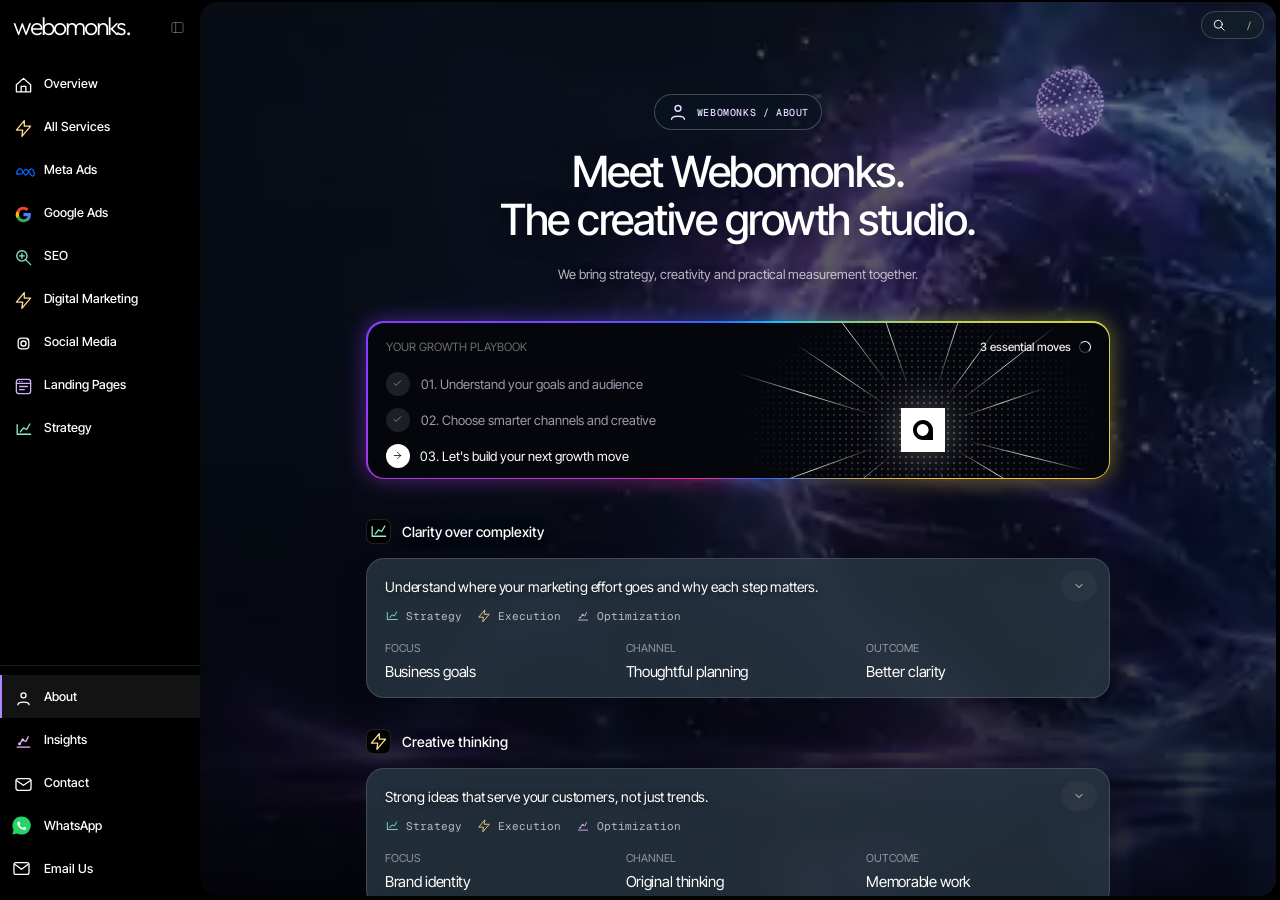
==== commit 8f286b88: "Connect WEBOMONKS enquiries to business email and WhatsApp across all 12 pages" ====
--- a/about.html
+++ b/about.html
@@ -1 +1 @@
-<!doctype html><html lang="en"><head><meta charset="utf-8"><meta name="viewport" content="width=device-width,initial-scale=1,viewport-fit=cover"><meta name="theme-color" content="#000000"><meta name="description" content="Creative thinking meets measured digital growth."><meta property="og:title" content="About | WEBOMONKS"><meta property="og:description" content="Creative thinking meets measured digital growth."><meta property="og:type" content="website"><meta property="og:url" content="https://webomonks.com/about.html"><link rel="canonical" href="https://webomonks.com/about.html"><title>About | WEBOMONKS — Digital Growth Studio</title><link rel="preconnect" href="https://fonts.googleapis.com"><link rel="preconnect" href="https://fonts.gstatic.com" crossorigin><link href="https://fonts.googleapis.com/css2?family=Geist+Mono:wght@400;500&family=Inter+Tight:wght@400;500;600&family=Outfit:wght@300;400&display=swap" rel="stylesheet"><link rel="stylesheet" href="assets/wafer-theme.css"><script src="assets/wafer-theme.js" defer></script></head><body data-page="about" data-title="About"><div class="app on" id="app" aria-hidden="false"><aside class="side" id="sidebar" aria-label="WEBOMONKS navigation"><div class="side-top"><a class="wordmark" href="index.html" aria-label="WEBOMONKS home">webomonks.</a><button type="button" class="collapse" id="collapse" aria-label="Collapse sidebar"><svg viewBox="0 0 24 24" xmlns="http://www.w3.org/2000/svg" fill="none" stroke="currentColor" stroke-width="1.65" stroke-linecap="round" stroke-linejoin="round" aria-hidden="true"><rect x="3" y="4" width="18" height="16" rx="3"/><path d="M9 4v16"/></svg></button><button class="mini-open" type="button" id="expand" aria-label="Expand sidebar"><svg width="17" height="17" viewBox="0 0 24 24"><path fill="currentColor" fill-rule="evenodd" d="M12 2c5.52 0 10 4.48 10 10v10H12C6.48 22 2 17.52 2 12S6.48 2 12 2Zm-.3 4.1a5.9 5.9 0 1 0 0 11.8 5.9 5.9 0 0 0 0-11.8Z"/></svg></button></div><nav id="navMain" aria-label="Services and pages"><a class="nav-link" href="index.html"><span class="side-icon"><span class="brand-mark"><svg viewBox="0 0 24 24" xmlns="http://www.w3.org/2000/svg" fill="none" stroke="currentColor" stroke-width="1.65" stroke-linecap="round" stroke-linejoin="round" aria-hidden="true"><path d="m3 11 9-8 9 8v9H3v-9M9 20v-7h6v7"/></svg></span></span><span class="side-label">Overview</span></a><a class="nav-link" href="services.html"><span class="side-icon"><span class="brand-mark"><svg viewBox="0 0 24 24" xmlns="http://www.w3.org/2000/svg" fill="none" stroke="#ffdd91" stroke-width="1.65" stroke-linecap="round" stroke-linejoin="round" aria-hidden="true"><path d="m13 2-10 12h8l-1 8 11-13h-8z"/></svg></span></span><span class="side-label">All Services</span></a><a class="nav-link" href="meta-ads.html"><span class="side-icon"><span class="brand-cluster"><span class="brand-mark"><svg xmlns="http://www.w3.org/2000/svg" viewBox="0 0 48 24" aria-hidden="true"><path fill="none" stroke="#0866FF" stroke-width="3.1" stroke-linecap="round" d="M5.5 17.8C3.9 20.3 1.8 20.1 1.7 17c0-6 4.8-12.4 8.4-12.4 6.3 0 9 16.8 14.7 16.8 4.9 0 7.2-15.6 13.2-16 3.7-.2 8.1 5.7 8.1 11.9 0 4.1-1.3 6.7-4.5 6.7-5.1 0-9.4-17.5-16.3-17.5-4.2 0-7.1 7.3-10.3 11.8Z"/></svg></span><span class="brand-mark"><svg xmlns="http://www.w3.org/2000/svg" viewBox="0 0 24 24" aria-hidden="true"><defs><linearGradient id="wmIG" x1="0" y1="1" x2="1" y2="0"><stop stop-color="#FFDD55"/><stop offset=".28" stop-color="#FF543E"/><stop offset=".55" stop-color="#C837AB"/><stop offset="1" stop-color="#5655CE"/></linearGradient></defs><rect x="2.3" y="2.3" width="19.4" height="19.4" rx="6.1" fill="url(#wmIG)"/><rect x="5.3" y="5.3" width="13.4" height="13.4" rx="4" fill="none" stroke="#fff" stroke-width="1.6"/><circle cx="12" cy="12" r="3.2" fill="none" stroke="#fff" stroke-width="1.7"/><circle cx="17.1" cy="6.9" r="1.1" fill="#fff"/></svg></span></span></span><span class="side-label">Meta Ads</span></a><a class="nav-link" href="google-ads.html"><span class="side-icon"><span class="brand-mark"><svg xmlns="http://www.w3.org/2000/svg" viewBox="0 0 24 24" aria-hidden="true"><path fill="#4285F4" d="M21.35 12.24c0-.7-.06-1.4-.18-2.07H12v3.91h5.24a4.5 4.5 0 0 1-1.95 2.95v2.46h3.18c1.87-1.72 2.88-4.26 2.88-7.25Z"/><path fill="#34A853" d="M12 21.75a9.74 9.74 0 0 0 6.47-2.36l-3.18-2.46c-.88.6-2 .96-3.29.96a5.78 5.78 0 0 1-5.43-4h-3.3v2.55A9.76 9.76 0 0 0 12 21.75Z"/><path fill="#FBBC05" d="M6.57 13.89a5.88 5.88 0 0 1 0-3.78V7.56h-3.3a9.74 9.74 0 0 0 0 8.88l3.3-2.55Z"/><path fill="#EA4335" d="M12 6.11c1.41 0 2.66.49 3.66 1.43l2.75-2.75A9.42 9.42 0 0 0 12 2.25a9.76 9.76 0 0 0-8.73 5.31l3.3 2.55a5.78 5.78 0 0 1 5.43-4Z"/></svg></span></span><span class="side-label">Google Ads</span></a><a class="nav-link" href="seo.html"><span class="side-icon"><span class="brand-mark"><svg viewBox="0 0 24 24" xmlns="http://www.w3.org/2000/svg" fill="none" stroke="#8fe5c3" stroke-width="1.65" stroke-linecap="round" stroke-linejoin="round" aria-hidden="true"><circle cx="10" cy="10" r="6.5"/><path d="m15 15 6 6M7 10h6m-3-3v6"/></svg></span></span><span class="side-label">SEO</span></a><a class="nav-link" href="digital-marketing.html"><span class="side-icon"><span class="brand-mark"><svg viewBox="0 0 24 24" xmlns="http://www.w3.org/2000/svg" fill="none" stroke="#ffdd91" stroke-width="1.65" stroke-linecap="round" stroke-linejoin="round" aria-hidden="true"><path d="m13 2-10 12h8l-1 8 11-13h-8z"/></svg></span></span><span class="side-label">Digital Marketing</span></a><a class="nav-link" href="social-media.html"><span class="side-icon"><span class="brand-cluster"><span class="brand-mark"><svg xmlns="http://www.w3.org/2000/svg" viewBox="0 0 24 24" aria-hidden="true"><defs><linearGradient id="wmIG" x1="0" y1="1" x2="1" y2="0"><stop stop-color="#FFDD55"/><stop offset=".28" stop-color="#FF543E"/><stop offset=".55" stop-color="#C837AB"/><stop offset="1" stop-color="#5655CE"/></linearGradient></defs><rect x="2.3" y="2.3" width="19.4" height="19.4" rx="6.1" fill="url(#wmIG)"/><rect x="5.3" y="5.3" width="13.4" height="13.4" rx="4" fill="none" stroke="#fff" stroke-width="1.6"/><circle cx="12" cy="12" r="3.2" fill="none" stroke="#fff" stroke-width="1.7"/><circle cx="17.1" cy="6.9" r="1.1" fill="#fff"/></svg></span><span class="brand-mark"><svg xmlns="http://www.w3.org/2000/svg" viewBox="0 0 24 24" aria-hidden="true"><rect x="1.7" y="1.7" width="20.6" height="20.6" rx="5" fill="#1877F2"/><path d="M14.8 8.3h2V5.25c-.38-.05-1.58-.14-3.02-.14-3.07 0-5.06 1.85-5.06 5.23v2.62H5.6v3.47h3.12v5.81h3.74v-5.81h3.12l.5-3.47h-3.62v-2.28c0-1 .29-1.68 1.85-1.68h.49Z" fill="#fff"/></svg></span></span></span><span class="side-label">Social Media</span></a><a class="nav-link" href="landing-pages.html"><span class="side-icon"><span class="brand-mark"><svg viewBox="0 0 24 24" xmlns="http://www.w3.org/2000/svg" fill="none" stroke="#d4b0ff" stroke-width="1.65" stroke-linecap="round" stroke-linejoin="round" aria-hidden="true"><rect x="3" y="3" width="18" height="18" rx="3"/><path d="M3 8h18M7 5.5h.01M10 5.5h.01M7 12h10M7 16h6"/></svg></span></span><span class="side-label">Landing Pages</span></a><a class="nav-link" href="strategy.html"><span class="side-icon"><span class="brand-mark"><svg viewBox="0 0 24 24" xmlns="http://www.w3.org/2000/svg" fill="none" stroke="#8ff1d4" stroke-width="1.65" stroke-linecap="round" stroke-linejoin="round" aria-hidden="true"><path d="M4 18V6m0 12h17M8 15l4-5 4 2 4-7"/></svg></span></span><span class="side-label">Strategy</span></a></nav><nav class="side-footer" aria-label="Company pages"><a class="nav-link active" href="about.html" aria-current="page"><span class="side-icon"><span class="brand-mark"><svg viewBox="0 0 24 24" xmlns="http://www.w3.org/2000/svg" fill="none" stroke="currentColor" stroke-width="1.65" stroke-linecap="round" stroke-linejoin="round" aria-hidden="true"><circle cx="12" cy="8" r="3.2"/><path d="M5 20c0-4.5 14-4.5 14 0"/></svg></span></span><span class="side-label">About</span></a><a class="nav-link" href="insights.html"><span class="side-icon"><span class="brand-mark"><svg viewBox="0 0 24 24" xmlns="http://www.w3.org/2000/svg" fill="none" stroke="#e7b9ff" stroke-width="1.65" stroke-linecap="round" stroke-linejoin="round" aria-hidden="true"><path d="M4 19h16M7 15l4-5 4 2 3-6"/><circle cx="7" cy="15" r="1"/><circle cx="11" cy="10" r="1"/></svg></span></span><span class="side-label">Insights</span></a><a class="nav-link" href="contact.html"><span class="side-icon"><span class="brand-mark"><svg viewBox="0 0 24 24" xmlns="http://www.w3.org/2000/svg" fill="none" stroke="currentColor" stroke-width="1.65" stroke-linecap="round" stroke-linejoin="round" aria-hidden="true"><rect x="2.5" y="4.5" width="19" height="15" rx="3"/><path d="m3 7 9 6 9-6"/></svg></span></span><span class="side-label">Contact</span></a></nav></aside><section class="panel" id="panel" aria-label="WEBOMONKS digital growth dashboard"><video id="skyVideo" crossorigin="anonymous" muted loop playsinline preload="auto" poster="https://d8j0ntlcm91z4.cloudfront.net/user_38xzZboKViGWJOttwIXH07lWA1P/hf_20261008_132137_6359ecf6-579c-4ff9-9f28-b220076e9195.png"><source src="https://d8j0ntlcm91z4.cloudfront.net/user_38xzZboKViGWJOttwIXH07lWA1P/hf_20261008_132231_6df9b9a8-6975-4855-bdd8-5d72911d6ca5.mp4" type="video/mp4"></video><canvas class="ascii" id="skyAscii" aria-hidden="true"></canvas><button type="button" class="search-pill" id="search" aria-label="Search services"><svg viewBox="0 0 24 24" xmlns="http://www.w3.org/2000/svg" fill="none" stroke="currentColor" stroke-width="1.65" stroke-linecap="round" stroke-linejoin="round" aria-hidden="true"><circle cx="10.7" cy="10.7" r="6.8"/><path d="m16 16 5 5"/></svg><kbd>/</kbd></button><div class="studio-search" id="studioSearch" hidden><label for="studioSearchInput" class="sr-only">Search pages</label><input id="studioSearchInput" type="search" placeholder="Search services, SEO, Google Ads…"><div class="studio-search-results" id="studioSearchResults"></div><small>Press Esc to close · Enter to open a result</small></div><div class="scroller" id="scroll"><div class="column"><header class="hero rise" style="--i:0"><span class="hero-badge"><span class="brand-mark"><svg viewBox="0 0 24 24" xmlns="http://www.w3.org/2000/svg" fill="none" stroke="currentColor" stroke-width="1.65" stroke-linecap="round" stroke-linejoin="round" aria-hidden="true"><circle cx="12" cy="8" r="3.2"/><path d="M5 20c0-4.5 14-4.5 14 0"/></svg></span> WEBOMONKS / ABOUT</span><div class="hero-orbit"><canvas id="scene3d" aria-label="Animated 3D particle sphere"></canvas></div><h2>Meet Webomonks.<br>The creative growth studio.</h2><p>We bring strategy, creativity and practical measurement together.</p></header><div class="get-wrap rise" style="--i:4"><div class="get-inner"><div class="burst" aria-hidden="true"><div class="burst-dots"></div><svg class="burst-rays" viewBox="0 0 400 300" aria-hidden="true"><defs><radialGradient id="rayFade"><stop offset="0%" stop-color="#fff" stop-opacity=".95"/><stop offset="55%" stop-color="#fff" stop-opacity=".45"/><stop offset="100%" stop-color="#fff" stop-opacity="0"/></radialGradient></defs><line x1="222" y1="150" x2="340" y2="150" stroke="url(#rayFade)" stroke-width=".85" style="animation:ray-pulse 4s ease-in-out infinite;animation-delay:0s"/><line x1="221.34650597807192" y1="155.3222817031927" x2="387.2670751712673" y2="196.69092585073588" stroke="url(#rayFade)" stroke-width=".85" style="animation:ray-pulse 4s ease-in-out infinite;animation-delay:0.18s"/><line x1="218.85768061544647" y1="161.3308376480212" x2="325.1464259025084" y2="225.1955589368679" stroke="url(#rayFade)" stroke-width=".85" style="animation:ray-pulse 4s ease-in-out infinite;animation-delay:0.36s"/><line x1="213.54455245716449" y1="167.33623657934788" x2="322.516633589806" y2="306.8141399677377" stroke="url(#rayFade)" stroke-width=".85" style="animation:ray-pulse 4s ease-in-out infinite;animation-delay:0.54s"/><line x1="208.24134505515008" y1="170.39804480046934" x2="256.9402021992186" y2="290.9319458941517" stroke="url(#rayFade)" stroke-width=".85" style="animation:ray-pulse 4s ease-in-out infinite;animation-delay:0.72s"/><line x1="200" y1="172" x2="200" y2="355" stroke="url(#rayFade)" stroke-width=".85" style="animation:ray-pulse 4s ease-in-out infinite;animation-delay:0.8999999999999999s"/><line x1="193.20162612375117" y1="170.92324335849338" x2="151.17531488875832" y2="300.2669295746343" stroke="url(#rayFade)" stroke-width=".85" style="animation:ray-pulse 4s ease-in-out infinite;animation-delay:1.08s"/><line x1="187.6977561236436" y1="168.2388265962109" x2="82.01029736767245" y2="324.9269278091138" stroke="url(#rayFade)" stroke-width=".85" style="animation:ray-pulse 4s ease-in-out infinite;animation-delay:0s"/><line x1="182.90278884794665" y1="163.84504860309642" x2="72.5480623210568" y2="253.2085441321734" stroke="url(#rayFade)" stroke-width=".85" style="animation:ray-pulse 4s ease-in-out infinite;animation-delay:0.18s"/><line x1="179.32676234271003" y1="157.52444315316473" x2="-3.913298710542108" y2="224.21837110167013" stroke="url(#rayFade)" stroke-width=".85" style="animation:ray-pulse 4s ease-in-out infinite;animation-delay:0.36s"/><line x1="178" y1="150" x2="30" y2="150.00000000000003" stroke="url(#rayFade)" stroke-width=".85" style="animation:ray-pulse 4s ease-in-out infinite;animation-delay:0.54s"/><line x1="178.9612953688132" y1="143.5678224960998" x2="-13.25596057975693" y2="84.80110984682979" stroke="url(#rayFade)" stroke-width=".85" style="animation:ray-pulse 4s ease-in-out infinite;animation-delay:0.72s"/><line x1="181.7611734037891" y1="137.6977561236436" x2="54.08938723031264" y2="51.58204898914859" stroke="url(#rayFade)" stroke-width=".85" style="animation:ray-pulse 4s ease-in-out infinite;animation-delay:0.8999999999999999s"/><line x1="186.76006949065493" y1="132.43001877895955" x2="62.18435969818094" y2="-32.88753180083006" stroke="url(#rayFade)" stroke-width=".85" style="animation:ray-pulse 4s ease-in-out infinite;animation-delay:1.08s"/><line x1="192.83750060194257" y1="129.198591336815" x2="140.7465958887975" y2="-22.084380759075657" stroke="url(#rayFade)" stroke-width=".85" style="animation:ray-pulse 4s ease-in-out infinite;animation-delay:0s"/><line x1="200" y1="128" x2="199.99999999999994" y2="-85" stroke="url(#rayFade)" stroke-width=".85" style="animation:ray-pulse 4s ease-in-out infinite;animation-delay:0.18s"/><line x1="206.79837387624883" y1="129.07675664150662" x2="258.0951949424901" y2="-28.798625063488885" stroke="url(#rayFade)" stroke-width=".85" style="animation:ray-pulse 4s ease-in-out infinite;animation-delay:0.36s"/><line x1="212.9312755504344" y1="132.20162612375117" x2="282.87772057323866" y2="35.928603793132396" stroke="url(#rayFade)" stroke-width=".85" style="animation:ray-pulse 4s ease-in-out infinite;animation-delay:0.54s"/><line x1="217.33623657934788" y1="136.45544754283551" x2="352.874086199704" y2="30.561673786822183" stroke="url(#rayFade)" stroke-width=".85" style="animation:ray-pulse 4s ease-in-out infinite;animation-delay:0.72s"/><line x1="220.80140866318496" y1="142.83750060194254" x2="338.99123061309956" y2="102.14148129479784" stroke="url(#rayFade)" stroke-width=".85" style="animation:ray-pulse 4s ease-in-out infinite;animation-delay:0.8999999999999999s"/></svg><div class="burst-tile"><svg viewBox="0 0 24 24"><path fill="currentColor" fill-rule="evenodd" d="M12 2c5.52 0 10 4.48 10 10v10H12C6.48 22 2 17.52 2 12S6.48 2 12 2Zm-.3 4.1a5.9 5.9 0 1 0 0 11.8 5.9 5.9 0 0 0 0-11.8Z"/></svg></div></div><div class="get-header"><span>YOUR GROWTH PLAYBOOK</span><span class="get-status">3 essential moves <span class="spinner" aria-hidden="true"></span></span></div><ol class="get-list"><li><span class="check-circle"><svg viewBox="0 0 24 24" xmlns="http://www.w3.org/2000/svg" fill="none" stroke="currentColor" stroke-width="1.65" stroke-linecap="round" stroke-linejoin="round" aria-hidden="true"><path d="m5 12 4 4L19 6"/></svg></span><span>01. Understand your goals and audience</span></li><li><span class="check-circle"><svg viewBox="0 0 24 24" xmlns="http://www.w3.org/2000/svg" fill="none" stroke="currentColor" stroke-width="1.65" stroke-linecap="round" stroke-linejoin="round" aria-hidden="true"><path d="m5 12 4 4L19 6"/></svg></span><span>02. Choose smarter channels and creative</span></li><li><a href="contact.html" aria-label="Discuss your growth plan"><span class="check-circle"><svg viewBox="0 0 24 24" xmlns="http://www.w3.org/2000/svg" fill="none" stroke="currentColor" stroke-width="1.65" stroke-linecap="round" stroke-linejoin="round" aria-hidden="true"><path d="M5 12h14m-7-7 7 7-7 7"/></svg></span><span>03. Let's build your next growth move</span><span class="chev"><svg viewBox="0 0 24 24" xmlns="http://www.w3.org/2000/svg" fill="none" stroke="currentColor" stroke-width="1.65" stroke-linecap="round" stroke-linejoin="round" aria-hidden="true"><path d="M5 12h14m-7-7 7 7-7 7"/></svg></span></a></li></ol></div></div><section class="model-block rise first" style="--i:6" data-service="clarity over complexity"><div class="model-name"><span class="badge"><svg viewBox="0 0 24 24" xmlns="http://www.w3.org/2000/svg" fill="none" stroke="#8ff1d4" stroke-width="1.65" stroke-linecap="round" stroke-linejoin="round" aria-hidden="true"><path d="M4 18V6m0 12h17M8 15l4-5 4 2 4-7"/></svg></span>Clarity over complexity</div><div class="model-card"><button type="button" class="model-summary" aria-expanded="false"><span class="model-desc">Understand where your marketing effort goes and why each step matters.</span><div class="tags"><span class="tag"><svg viewBox="0 0 24 24" xmlns="http://www.w3.org/2000/svg" fill="none" stroke="#8ff1d4" stroke-width="1.65" stroke-linecap="round" stroke-linejoin="round" aria-hidden="true"><path d="M4 18V6m0 12h17M8 15l4-5 4 2 4-7"/></svg>Strategy</span><span class="tag"><svg viewBox="0 0 24 24" xmlns="http://www.w3.org/2000/svg" fill="none" stroke="#ffdd91" stroke-width="1.65" stroke-linecap="round" stroke-linejoin="round" aria-hidden="true"><path d="m13 2-10 12h8l-1 8 11-13h-8z"/></svg>Execution</span><span class="tag"><svg viewBox="0 0 24 24" xmlns="http://www.w3.org/2000/svg" fill="none" stroke="#e7b9ff" stroke-width="1.65" stroke-linecap="round" stroke-linejoin="round" aria-hidden="true"><path d="M4 19h16M7 15l4-5 4 2 3-6"/><circle cx="7" cy="15" r="1"/><circle cx="11" cy="10" r="1"/></svg>Optimization</span></div><div class="stats"><div class="stat"><div class="stat-label">FOCUS</div><div class="stat-value">Business goals</div></div><div class="stat"><div class="stat-label">CHANNEL</div><div class="stat-value">Thoughtful planning</div></div><div class="stat"><div class="stat-label">OUTCOME</div><div class="stat-value">Better clarity</div></div></div><span class="toggle-pill" aria-hidden="true"><svg viewBox="0 0 24 24" xmlns="http://www.w3.org/2000/svg" fill="none" stroke="currentColor" stroke-width="1.65" stroke-linecap="round" stroke-linejoin="round" aria-hidden="true"><path d="m6 9 6 6 6-6"/></svg></span></button><div class="expanded"><div class="expanded-clip"><div class="code-box"><h3 class="subhead">What we can help you achieve</h3><p class="detail-intro">Understand where your marketing effort goes and why each step matters.</p><ul class="service-points"><li>Understand the business challenge.</li><li>Set priorities before adding channels.</li><li>Use clear, useful reporting.</li></ul><a class="service-action" href="contact.html">Discuss Clarity over complexity ↗</a></div></div></div></div></section><section class="model-block rise" style="--i:7" data-service="creative thinking"><div class="model-name"><span class="badge"><svg viewBox="0 0 24 24" xmlns="http://www.w3.org/2000/svg" fill="none" stroke="#ffdd91" stroke-width="1.65" stroke-linecap="round" stroke-linejoin="round" aria-hidden="true"><path d="m13 2-10 12h8l-1 8 11-13h-8z"/></svg></span>Creative thinking</div><div class="model-card"><button type="button" class="model-summary" aria-expanded="false"><span class="model-desc">Strong ideas that serve your customers, not just trends.</span><div class="tags"><span class="tag"><svg viewBox="0 0 24 24" xmlns="http://www.w3.org/2000/svg" fill="none" stroke="#8ff1d4" stroke-width="1.65" stroke-linecap="round" stroke-linejoin="round" aria-hidden="true"><path d="M4 18V6m0 12h17M8 15l4-5 4 2 4-7"/></svg>Strategy</span><span class="tag"><svg viewBox="0 0 24 24" xmlns="http://www.w3.org/2000/svg" fill="none" stroke="#ffdd91" stroke-width="1.65" stroke-linecap="round" stroke-linejoin="round" aria-hidden="true"><path d="m13 2-10 12h8l-1 8 11-13h-8z"/></svg>Execution</span><span class="tag"><svg viewBox="0 0 24 24" xmlns="http://www.w3.org/2000/svg" fill="none" stroke="#e7b9ff" stroke-width="1.65" stroke-linecap="round" stroke-linejoin="round" aria-hidden="true"><path d="M4 19h16M7 15l4-5 4 2 3-6"/><circle cx="7" cy="15" r="1"/><circle cx="11" cy="10" r="1"/></svg>Optimization</span></div><div class="stats"><div class="stat"><div class="stat-label">FOCUS</div><div class="stat-value">Brand identity</div></div><div class="stat"><div class="stat-label">CHANNEL</div><div class="stat-value">Original thinking</div></div><div class="stat"><div class="stat-label">OUTCOME</div><div class="stat-value">Memorable work</div></div></div><span class="toggle-pill" aria-hidden="true"><svg viewBox="0 0 24 24" xmlns="http://www.w3.org/2000/svg" fill="none" stroke="currentColor" stroke-width="1.65" stroke-linecap="round" stroke-linejoin="round" aria-hidden="true"><path d="m6 9 6 6 6-6"/></svg></span></button><div class="expanded"><div class="expanded-clip"><div class="code-box"><h3 class="subhead">What we can help you achieve</h3><p class="detail-intro">Strong ideas that serve your customers, not just trends.</p><ul class="service-points"><li>Know your audience.</li><li>Create relevant stories and visuals.</li><li>Explore creative approaches worth testing.</li></ul><a class="service-action" href="contact.html">Discuss Creative thinking ↗</a></div></div></div></div></section><section class="model-block rise" style="--i:8" data-service="always improving"><div class="model-name"><span class="badge"><svg viewBox="0 0 24 24" xmlns="http://www.w3.org/2000/svg" fill="none" stroke="#e7b9ff" stroke-width="1.65" stroke-linecap="round" stroke-linejoin="round" aria-hidden="true"><path d="M4 19h16M7 15l4-5 4 2 3-6"/><circle cx="7" cy="15" r="1"/><circle cx="11" cy="10" r="1"/></svg></span>Always improving</div><div class="model-card"><button type="button" class="model-summary" aria-expanded="false"><span class="model-desc">Stay curious, measure what matters, and adapt as you learn.</span><div class="tags"><span class="tag"><svg viewBox="0 0 24 24" xmlns="http://www.w3.org/2000/svg" fill="none" stroke="#8ff1d4" stroke-width="1.65" stroke-linecap="round" stroke-linejoin="round" aria-hidden="true"><path d="M4 18V6m0 12h17M8 15l4-5 4 2 4-7"/></svg>Strategy</span><span class="tag"><svg viewBox="0 0 24 24" xmlns="http://www.w3.org/2000/svg" fill="none" stroke="#ffdd91" stroke-width="1.65" stroke-linecap="round" stroke-linejoin="round" aria-hidden="true"><path d="m13 2-10 12h8l-1 8 11-13h-8z"/></svg>Execution</span><span class="tag"><svg viewBox="0 0 24 24" xmlns="http://www.w3.org/2000/svg" fill="none" stroke="#e7b9ff" stroke-width="1.65" stroke-linecap="round" stroke-linejoin="round" aria-hidden="true"><path d="M4 19h16M7 15l4-5 4 2 3-6"/><circle cx="7" cy="15" r="1"/><circle cx="11" cy="10" r="1"/></svg>Optimization</span></div><div class="stats"><div class="stat"><div class="stat-label">FOCUS</div><div class="stat-value">Useful signals</div></div><div class="stat"><div class="stat-label">CHANNEL</div><div class="stat-value">Smart iteration</div></div><div class="stat"><div class="stat-label">OUTCOME</div><div class="stat-value">Sustained focus</div></div></div><span class="toggle-pill" aria-hidden="true"><svg viewBox="0 0 24 24" xmlns="http://www.w3.org/2000/svg" fill="none" stroke="currentColor" stroke-width="1.65" stroke-linecap="round" stroke-linejoin="round" aria-hidden="true"><path d="m6 9 6 6 6-6"/></svg></span></button><div class="expanded"><div class="expanded-clip"><div class="code-box"><h3 class="subhead">What we can help you achieve</h3><p class="detail-intro">Stay curious, measure what matters, and adapt as you learn.</p><ul class="service-points"><li>Build a useful testing approach.</li><li>Review measurable actions.</li><li>Adjust strategy based on results.</li></ul><a class="service-action" href="contact.html">Discuss Always improving ↗</a></div></div></div></div></section><div class="closing rise" style="--i:13"><h3>Let's make your next move matter.</h3><p>From Meta and Google Ads to SEO, social content and better landing pages—we'd love to hear what you're building.</p><a href="contact.html">Start a Project ↗</a></div><div class="studio-footnote"><span>© 2026 WEBOMONKS · Digital Growth Studio</span><a href="index.html">Studio Home ↗</a></div></div></div></section></div></body></html>+<!doctype html><html lang="en"><head><meta charset="utf-8"><meta name="viewport" content="width=device-width,initial-scale=1,viewport-fit=cover"><meta name="theme-color" content="#000000"><meta name="description" content="Creative thinking meets measured digital growth."><meta property="og:title" content="About | WEBOMONKS"><meta property="og:description" content="Creative thinking meets measured digital growth."><meta property="og:type" content="website"><meta property="og:url" content="https://webomonks.com/about.html"><link rel="canonical" href="https://webomonks.com/about.html"><title>About | WEBOMONKS — Digital Growth Studio</title><link rel="preconnect" href="https://fonts.googleapis.com"><link rel="preconnect" href="https://fonts.gstatic.com" crossorigin><link href="https://fonts.googleapis.com/css2?family=Geist+Mono:wght@400;500&family=Inter+Tight:wght@400;500;600&family=Outfit:wght@300;400&display=swap" rel="stylesheet"><link rel="stylesheet" href="assets/wafer-theme.css"><script src="assets/wafer-theme.js" defer></script></head><body data-page="about" data-title="About"><div class="app on" id="app" aria-hidden="false"><aside class="side" id="sidebar" aria-label="WEBOMONKS navigation"><div class="side-top"><a class="wordmark" href="index.html" aria-label="WEBOMONKS home">webomonks.</a><button type="button" class="collapse" id="collapse" aria-label="Collapse sidebar"><svg viewBox="0 0 24 24" xmlns="http://www.w3.org/2000/svg" fill="none" stroke="currentColor" stroke-width="1.65" stroke-linecap="round" stroke-linejoin="round" aria-hidden="true"><rect x="3" y="4" width="18" height="16" rx="3"/><path d="M9 4v16"/></svg></button><button class="mini-open" type="button" id="expand" aria-label="Expand sidebar"><svg width="17" height="17" viewBox="0 0 24 24"><path fill="currentColor" fill-rule="evenodd" d="M12 2c5.52 0 10 4.48 10 10v10H12C6.48 22 2 17.52 2 12S6.48 2 12 2Zm-.3 4.1a5.9 5.9 0 1 0 0 11.8 5.9 5.9 0 0 0 0-11.8Z"/></svg></button></div><nav id="navMain" aria-label="Services and pages"><a class="nav-link" href="index.html"><span class="side-icon"><span class="brand-mark"><svg viewBox="0 0 24 24" xmlns="http://www.w3.org/2000/svg" fill="none" stroke="currentColor" stroke-width="1.65" stroke-linecap="round" stroke-linejoin="round" aria-hidden="true"><path d="m3 11 9-8 9 8v9H3v-9M9 20v-7h6v7"/></svg></span></span><span class="side-label">Overview</span></a><a class="nav-link" href="services.html"><span class="side-icon"><span class="brand-mark"><svg viewBox="0 0 24 24" xmlns="http://www.w3.org/2000/svg" fill="none" stroke="#ffdd91" stroke-width="1.65" stroke-linecap="round" stroke-linejoin="round" aria-hidden="true"><path d="m13 2-10 12h8l-1 8 11-13h-8z"/></svg></span></span><span class="side-label">All Services</span></a><a class="nav-link" href="meta-ads.html"><span class="side-icon"><span class="brand-cluster"><span class="brand-mark"><svg xmlns="http://www.w3.org/2000/svg" viewBox="0 0 48 24" aria-hidden="true"><path fill="none" stroke="#0866FF" stroke-width="3.1" stroke-linecap="round" d="M5.5 17.8C3.9 20.3 1.8 20.1 1.7 17c0-6 4.8-12.4 8.4-12.4 6.3 0 9 16.8 14.7 16.8 4.9 0 7.2-15.6 13.2-16 3.7-.2 8.1 5.7 8.1 11.9 0 4.1-1.3 6.7-4.5 6.7-5.1 0-9.4-17.5-16.3-17.5-4.2 0-7.1 7.3-10.3 11.8Z"/></svg></span><span class="brand-mark"><svg xmlns="http://www.w3.org/2000/svg" viewBox="0 0 24 24" aria-hidden="true"><defs><linearGradient id="wmIG" x1="0" y1="1" x2="1" y2="0"><stop stop-color="#FFDD55"/><stop offset=".28" stop-color="#FF543E"/><stop offset=".55" stop-color="#C837AB"/><stop offset="1" stop-color="#5655CE"/></linearGradient></defs><rect x="2.3" y="2.3" width="19.4" height="19.4" rx="6.1" fill="url(#wmIG)"/><rect x="5.3" y="5.3" width="13.4" height="13.4" rx="4" fill="none" stroke="#fff" stroke-width="1.6"/><circle cx="12" cy="12" r="3.2" fill="none" stroke="#fff" stroke-width="1.7"/><circle cx="17.1" cy="6.9" r="1.1" fill="#fff"/></svg></span></span></span><span class="side-label">Meta Ads</span></a><a class="nav-link" href="google-ads.html"><span class="side-icon"><span class="brand-mark"><svg xmlns="http://www.w3.org/2000/svg" viewBox="0 0 24 24" aria-hidden="true"><path fill="#4285F4" d="M21.35 12.24c0-.7-.06-1.4-.18-2.07H12v3.91h5.24a4.5 4.5 0 0 1-1.95 2.95v2.46h3.18c1.87-1.72 2.88-4.26 2.88-7.25Z"/><path fill="#34A853" d="M12 21.75a9.74 9.74 0 0 0 6.47-2.36l-3.18-2.46c-.88.6-2 .96-3.29.96a5.78 5.78 0 0 1-5.43-4h-3.3v2.55A9.76 9.76 0 0 0 12 21.75Z"/><path fill="#FBBC05" d="M6.57 13.89a5.88 5.88 0 0 1 0-3.78V7.56h-3.3a9.74 9.74 0 0 0 0 8.88l3.3-2.55Z"/><path fill="#EA4335" d="M12 6.11c1.41 0 2.66.49 3.66 1.43l2.75-2.75A9.42 9.42 0 0 0 12 2.25a9.76 9.76 0 0 0-8.73 5.31l3.3 2.55a5.78 5.78 0 0 1 5.43-4Z"/></svg></span></span><span class="side-label">Google Ads</span></a><a class="nav-link" href="seo.html"><span class="side-icon"><span class="brand-mark"><svg viewBox="0 0 24 24" xmlns="http://www.w3.org/2000/svg" fill="none" stroke="#8fe5c3" stroke-width="1.65" stroke-linecap="round" stroke-linejoin="round" aria-hidden="true"><circle cx="10" cy="10" r="6.5"/><path d="m15 15 6 6M7 10h6m-3-3v6"/></svg></span></span><span class="side-label">SEO</span></a><a class="nav-link" href="digital-marketing.html"><span class="side-icon"><span class="brand-mark"><svg viewBox="0 0 24 24" xmlns="http://www.w3.org/2000/svg" fill="none" stroke="#ffdd91" stroke-width="1.65" stroke-linecap="round" stroke-linejoin="round" aria-hidden="true"><path d="m13 2-10 12h8l-1 8 11-13h-8z"/></svg></span></span><span class="side-label">Digital Marketing</span></a><a class="nav-link" href="social-media.html"><span class="side-icon"><span class="brand-cluster"><span class="brand-mark"><svg xmlns="http://www.w3.org/2000/svg" viewBox="0 0 24 24" aria-hidden="true"><defs><linearGradient id="wmIG" x1="0" y1="1" x2="1" y2="0"><stop stop-color="#FFDD55"/><stop offset=".28" stop-color="#FF543E"/><stop offset=".55" stop-color="#C837AB"/><stop offset="1" stop-color="#5655CE"/></linearGradient></defs><rect x="2.3" y="2.3" width="19.4" height="19.4" rx="6.1" fill="url(#wmIG)"/><rect x="5.3" y="5.3" width="13.4" height="13.4" rx="4" fill="none" stroke="#fff" stroke-width="1.6"/><circle cx="12" cy="12" r="3.2" fill="none" stroke="#fff" stroke-width="1.7"/><circle cx="17.1" cy="6.9" r="1.1" fill="#fff"/></svg></span><span class="brand-mark"><svg xmlns="http://www.w3.org/2000/svg" viewBox="0 0 24 24" aria-hidden="true"><rect x="1.7" y="1.7" width="20.6" height="20.6" rx="5" fill="#1877F2"/><path d="M14.8 8.3h2V5.25c-.38-.05-1.58-.14-3.02-.14-3.07 0-5.06 1.85-5.06 5.23v2.62H5.6v3.47h3.12v5.81h3.74v-5.81h3.12l.5-3.47h-3.62v-2.28c0-1 .29-1.68 1.85-1.68h.49Z" fill="#fff"/></svg></span></span></span><span class="side-label">Social Media</span></a><a class="nav-link" href="landing-pages.html"><span class="side-icon"><span class="brand-mark"><svg viewBox="0 0 24 24" xmlns="http://www.w3.org/2000/svg" fill="none" stroke="#d4b0ff" stroke-width="1.65" stroke-linecap="round" stroke-linejoin="round" aria-hidden="true"><rect x="3" y="3" width="18" height="18" rx="3"/><path d="M3 8h18M7 5.5h.01M10 5.5h.01M7 12h10M7 16h6"/></svg></span></span><span class="side-label">Landing Pages</span></a><a class="nav-link" href="strategy.html"><span class="side-icon"><span class="brand-mark"><svg viewBox="0 0 24 24" xmlns="http://www.w3.org/2000/svg" fill="none" stroke="#8ff1d4" stroke-width="1.65" stroke-linecap="round" stroke-linejoin="round" aria-hidden="true"><path d="M4 18V6m0 12h17M8 15l4-5 4 2 4-7"/></svg></span></span><span class="side-label">Strategy</span></a></nav><nav class="side-footer" aria-label="Company pages"><a class="nav-link active" href="about.html" aria-current="page"><span class="side-icon"><span class="brand-mark"><svg viewBox="0 0 24 24" xmlns="http://www.w3.org/2000/svg" fill="none" stroke="currentColor" stroke-width="1.65" stroke-linecap="round" stroke-linejoin="round" aria-hidden="true"><circle cx="12" cy="8" r="3.2"/><path d="M5 20c0-4.5 14-4.5 14 0"/></svg></span></span><span class="side-label">About</span></a><a class="nav-link" href="insights.html"><span class="side-icon"><span class="brand-mark"><svg viewBox="0 0 24 24" xmlns="http://www.w3.org/2000/svg" fill="none" stroke="#e7b9ff" stroke-width="1.65" stroke-linecap="round" stroke-linejoin="round" aria-hidden="true"><path d="M4 19h16M7 15l4-5 4 2 3-6"/><circle cx="7" cy="15" r="1"/><circle cx="11" cy="10" r="1"/></svg></span></span><span class="side-label">Insights</span></a><a class="nav-link" href="contact.html"><span class="side-icon"><span class="brand-mark"><svg viewBox="0 0 24 24" xmlns="http://www.w3.org/2000/svg" fill="none" stroke="currentColor" stroke-width="1.65" stroke-linecap="round" stroke-linejoin="round" aria-hidden="true"><rect x="2.5" y="4.5" width="19" height="15" rx="3"/><path d="m3 7 9 6 9-6"/></svg></span></span><span class="side-label">Contact</span></a><a class="nav-link wm-wa-nav" href="https://wa.me/917088855556?text=Hello%20WEBOMONKS%2C%20I%20want%20to%20discuss%20a%20project." target="_blank" rel="noopener noreferrer" aria-label="Contact WEBOMONKS on WhatsApp"><span class="side-icon"><svg xmlns="http://www.w3.org/2000/svg" viewBox="0 0 24 24" aria-hidden="true"><path fill="#25D366" d="M12 .5A11.5 11.5 0 0 0 2 17.7L.5 23.5l6-1.5A11.5 11.5 0 1 0 12 .5Z"/><path fill="#fff" d="M17.56 14.59c-.28-.14-1.68-.83-1.94-.92-.26-.1-.45-.14-.64.14-.19.28-.73.92-.9 1.1-.16.19-.33.21-.6.07-.29-.14-1.2-.44-2.29-1.41-.85-.75-1.41-1.68-1.58-1.96-.16-.28-.02-.43.13-.58.13-.13.28-.33.43-.49.14-.16.19-.28.28-.47.1-.19.05-.35-.02-.49-.08-.14-.64-1.54-.88-2.11-.23-.55-.46-.48-.63-.49h-.54c-.19 0-.5.07-.75.35-.26.28-1 1-1 2.37s1.02 2.72 1.16 2.91c.14.19 2 3.05 4.84 4.28.67.29 1.2.46 1.61.59.68.22 1.3.19 1.79.12.54-.08 1.68-.69 1.92-1.35.23-.66.23-1.23.16-1.35-.07-.11-.26-.18-.54-.32Z"/></svg></span><span class="side-label">WhatsApp</span></a><a class="nav-link wm-mail-nav" href="mailto:Webomonks0@gmail.com" aria-label="Email WEBOMONKS"><span class="side-icon"><svg xmlns="http://www.w3.org/2000/svg" viewBox="0 0 24 24" fill="none" stroke="currentColor" stroke-width="1.6" stroke-linecap="round" stroke-linejoin="round" aria-hidden="true"><rect x="2.5" y="4.5" width="19" height="15" rx="2.5"/><path d="m3.5 6.5 8.5 6.5 8.5-6.5"/></svg></span><span class="side-label">Email Us</span></a></nav></aside><section class="panel" id="panel" aria-label="WEBOMONKS digital growth dashboard"><video id="skyVideo" crossorigin="anonymous" muted loop playsinline preload="auto" poster="https://d8j0ntlcm91z4.cloudfront.net/user_38xzZboKViGWJOttwIXH07lWA1P/hf_20261008_132137_6359ecf6-579c-4ff9-9f28-b220076e9195.png"><source src="https://d8j0ntlcm91z4.cloudfront.net/user_38xzZboKViGWJOttwIXH07lWA1P/hf_20261008_132231_6df9b9a8-6975-4855-bdd8-5d72911d6ca5.mp4" type="video/mp4"></video><canvas class="ascii" id="skyAscii" aria-hidden="true"></canvas><button type="button" class="search-pill" id="search" aria-label="Search services"><svg viewBox="0 0 24 24" xmlns="http://www.w3.org/2000/svg" fill="none" stroke="currentColor" stroke-width="1.65" stroke-linecap="round" stroke-linejoin="round" aria-hidden="true"><circle cx="10.7" cy="10.7" r="6.8"/><path d="m16 16 5 5"/></svg><kbd>/</kbd></button><div class="studio-search" id="studioSearch" hidden><label for="studioSearchInput" class="sr-only">Search pages</label><input id="studioSearchInput" type="search" placeholder="Search services, SEO, Google Ads…"><div class="studio-search-results" id="studioSearchResults"></div><small>Press Esc to close · Enter to open a result</small></div><div class="scroller" id="scroll"><div class="column"><header class="hero rise" style="--i:0"><span class="hero-badge"><span class="brand-mark"><svg viewBox="0 0 24 24" xmlns="http://www.w3.org/2000/svg" fill="none" stroke="currentColor" stroke-width="1.65" stroke-linecap="round" stroke-linejoin="round" aria-hidden="true"><circle cx="12" cy="8" r="3.2"/><path d="M5 20c0-4.5 14-4.5 14 0"/></svg></span> WEBOMONKS / ABOUT</span><div class="hero-orbit"><canvas id="scene3d" aria-label="Animated 3D particle sphere"></canvas></div><h2>Meet Webomonks.<br>The creative growth studio.</h2><p>We bring strategy, creativity and practical measurement together.</p></header><div class="get-wrap rise" style="--i:4"><div class="get-inner"><div class="burst" aria-hidden="true"><div class="burst-dots"></div><svg class="burst-rays" viewBox="0 0 400 300" aria-hidden="true"><defs><radialGradient id="rayFade"><stop offset="0%" stop-color="#fff" stop-opacity=".95"/><stop offset="55%" stop-color="#fff" stop-opacity=".45"/><stop offset="100%" stop-color="#fff" stop-opacity="0"/></radialGradient></defs><line x1="222" y1="150" x2="340" y2="150" stroke="url(#rayFade)" stroke-width=".85" style="animation:ray-pulse 4s ease-in-out infinite;animation-delay:0s"/><line x1="221.34650597807192" y1="155.3222817031927" x2="387.2670751712673" y2="196.69092585073588" stroke="url(#rayFade)" stroke-width=".85" style="animation:ray-pulse 4s ease-in-out infinite;animation-delay:0.18s"/><line x1="218.85768061544647" y1="161.3308376480212" x2="325.1464259025084" y2="225.1955589368679" stroke="url(#rayFade)" stroke-width=".85" style="animation:ray-pulse 4s ease-in-out infinite;animation-delay:0.36s"/><line x1="213.54455245716449" y1="167.33623657934788" x2="322.516633589806" y2="306.8141399677377" stroke="url(#rayFade)" stroke-width=".85" style="animation:ray-pulse 4s ease-in-out infinite;animation-delay:0.54s"/><line x1="208.24134505515008" y1="170.39804480046934" x2="256.9402021992186" y2="290.9319458941517" stroke="url(#rayFade)" stroke-width=".85" style="animation:ray-pulse 4s ease-in-out infinite;animation-delay:0.72s"/><line x1="200" y1="172" x2="200" y2="355" stroke="url(#rayFade)" stroke-width=".85" style="animation:ray-pulse 4s ease-in-out infinite;animation-delay:0.8999999999999999s"/><line x1="193.20162612375117" y1="170.92324335849338" x2="151.17531488875832" y2="300.2669295746343" stroke="url(#rayFade)" stroke-width=".85" style="animation:ray-pulse 4s ease-in-out infinite;animation-delay:1.08s"/><line x1="187.6977561236436" y1="168.2388265962109" x2="82.01029736767245" y2="324.9269278091138" stroke="url(#rayFade)" stroke-width=".85" style="animation:ray-pulse 4s ease-in-out infinite;animation-delay:0s"/><line x1="182.90278884794665" y1="163.84504860309642" x2="72.5480623210568" y2="253.2085441321734" stroke="url(#rayFade)" stroke-width=".85" style="animation:ray-pulse 4s ease-in-out infinite;animation-delay:0.18s"/><line x1="179.32676234271003" y1="157.52444315316473" x2="-3.913298710542108" y2="224.21837110167013" stroke="url(#rayFade)" stroke-width=".85" style="animation:ray-pulse 4s ease-in-out infinite;animation-delay:0.36s"/><line x1="178" y1="150" x2="30" y2="150.00000000000003" stroke="url(#rayFade)" stroke-width=".85" style="animation:ray-pulse 4s ease-in-out infinite;animation-delay:0.54s"/><line x1="178.9612953688132" y1="143.5678224960998" x2="-13.25596057975693" y2="84.80110984682979" stroke="url(#rayFade)" stroke-width=".85" style="animation:ray-pulse 4s ease-in-out infinite;animation-delay:0.72s"/><line x1="181.7611734037891" y1="137.6977561236436" x2="54.08938723031264" y2="51.58204898914859" stroke="url(#rayFade)" stroke-width=".85" style="animation:ray-pulse 4s ease-in-out infinite;animation-delay:0.8999999999999999s"/><line x1="186.76006949065493" y1="132.43001877895955" x2="62.18435969818094" y2="-32.88753180083006" stroke="url(#rayFade)" stroke-width=".85" style="animation:ray-pulse 4s ease-in-out infinite;animation-delay:1.08s"/><line x1="192.83750060194257" y1="129.198591336815" x2="140.7465958887975" y2="-22.084380759075657" stroke="url(#rayFade)" stroke-width=".85" style="animation:ray-pulse 4s ease-in-out infinite;animation-delay:0s"/><line x1="200" y1="128" x2="199.99999999999994" y2="-85" stroke="url(#rayFade)" stroke-width=".85" style="animation:ray-pulse 4s ease-in-out infinite;animation-delay:0.18s"/><line x1="206.79837387624883" y1="129.07675664150662" x2="258.0951949424901" y2="-28.798625063488885" stroke="url(#rayFade)" stroke-width=".85" style="animation:ray-pulse 4s ease-in-out infinite;animation-delay:0.36s"/><line x1="212.9312755504344" y1="132.20162612375117" x2="282.87772057323866" y2="35.928603793132396" stroke="url(#rayFade)" stroke-width=".85" style="animation:ray-pulse 4s ease-in-out infinite;animation-delay:0.54s"/><line x1="217.33623657934788" y1="136.45544754283551" x2="352.874086199704" y2="30.561673786822183" stroke="url(#rayFade)" stroke-width=".85" style="animation:ray-pulse 4s ease-in-out infinite;animation-delay:0.72s"/><line x1="220.80140866318496" y1="142.83750060194254" x2="338.99123061309956" y2="102.14148129479784" stroke="url(#rayFade)" stroke-width=".85" style="animation:ray-pulse 4s ease-in-out infinite;animation-delay:0.8999999999999999s"/></svg><div class="burst-tile"><svg viewBox="0 0 24 24"><path fill="currentColor" fill-rule="evenodd" d="M12 2c5.52 0 10 4.48 10 10v10H12C6.48 22 2 17.52 2 12S6.48 2 12 2Zm-.3 4.1a5.9 5.9 0 1 0 0 11.8 5.9 5.9 0 0 0 0-11.8Z"/></svg></div></div><div class="get-header"><span>YOUR GROWTH PLAYBOOK</span><span class="get-status">3 essential moves <span class="spinner" aria-hidden="true"></span></span></div><ol class="get-list"><li><span class="check-circle"><svg viewBox="0 0 24 24" xmlns="http://www.w3.org/2000/svg" fill="none" stroke="currentColor" stroke-width="1.65" stroke-linecap="round" stroke-linejoin="round" aria-hidden="true"><path d="m5 12 4 4L19 6"/></svg></span><span>01. Understand your goals and audience</span></li><li><span class="check-circle"><svg viewBox="0 0 24 24" xmlns="http://www.w3.org/2000/svg" fill="none" stroke="currentColor" stroke-width="1.65" stroke-linecap="round" stroke-linejoin="round" aria-hidden="true"><path d="m5 12 4 4L19 6"/></svg></span><span>02. Choose smarter channels and creative</span></li><li><a href="contact.html" aria-label="Discuss your growth plan"><span class="check-circle"><svg viewBox="0 0 24 24" xmlns="http://www.w3.org/2000/svg" fill="none" stroke="currentColor" stroke-width="1.65" stroke-linecap="round" stroke-linejoin="round" aria-hidden="true"><path d="M5 12h14m-7-7 7 7-7 7"/></svg></span><span>03. Let's build your next growth move</span><span class="chev"><svg viewBox="0 0 24 24" xmlns="http://www.w3.org/2000/svg" fill="none" stroke="currentColor" stroke-width="1.65" stroke-linecap="round" stroke-linejoin="round" aria-hidden="true"><path d="M5 12h14m-7-7 7 7-7 7"/></svg></span></a></li></ol></div></div><section class="model-block rise first" style="--i:6" data-service="clarity over complexity"><div class="model-name"><span class="badge"><svg viewBox="0 0 24 24" xmlns="http://www.w3.org/2000/svg" fill="none" stroke="#8ff1d4" stroke-width="1.65" stroke-linecap="round" stroke-linejoin="round" aria-hidden="true"><path d="M4 18V6m0 12h17M8 15l4-5 4 2 4-7"/></svg></span>Clarity over complexity</div><div class="model-card"><button type="button" class="model-summary" aria-expanded="false"><span class="model-desc">Understand where your marketing effort goes and why each step matters.</span><div class="tags"><span class="tag"><svg viewBox="0 0 24 24" xmlns="http://www.w3.org/2000/svg" fill="none" stroke="#8ff1d4" stroke-width="1.65" stroke-linecap="round" stroke-linejoin="round" aria-hidden="true"><path d="M4 18V6m0 12h17M8 15l4-5 4 2 4-7"/></svg>Strategy</span><span class="tag"><svg viewBox="0 0 24 24" xmlns="http://www.w3.org/2000/svg" fill="none" stroke="#ffdd91" stroke-width="1.65" stroke-linecap="round" stroke-linejoin="round" aria-hidden="true"><path d="m13 2-10 12h8l-1 8 11-13h-8z"/></svg>Execution</span><span class="tag"><svg viewBox="0 0 24 24" xmlns="http://www.w3.org/2000/svg" fill="none" stroke="#e7b9ff" stroke-width="1.65" stroke-linecap="round" stroke-linejoin="round" aria-hidden="true"><path d="M4 19h16M7 15l4-5 4 2 3-6"/><circle cx="7" cy="15" r="1"/><circle cx="11" cy="10" r="1"/></svg>Optimization</span></div><div class="stats"><div class="stat"><div class="stat-label">FOCUS</div><div class="stat-value">Business goals</div></div><div class="stat"><div class="stat-label">CHANNEL</div><div class="stat-value">Thoughtful planning</div></div><div class="stat"><div class="stat-label">OUTCOME</div><div class="stat-value">Better clarity</div></div></div><span class="toggle-pill" aria-hidden="true"><svg viewBox="0 0 24 24" xmlns="http://www.w3.org/2000/svg" fill="none" stroke="currentColor" stroke-width="1.65" stroke-linecap="round" stroke-linejoin="round" aria-hidden="true"><path d="m6 9 6 6 6-6"/></svg></span></button><div class="expanded"><div class="expanded-clip"><div class="code-box"><h3 class="subhead">What we can help you achieve</h3><p class="detail-intro">Understand where your marketing effort goes and why each step matters.</p><ul class="service-points"><li>Understand the business challenge.</li><li>Set priorities before adding channels.</li><li>Use clear, useful reporting.</li></ul><a class="service-action" href="contact.html">Discuss Clarity over complexity ↗</a></div></div></div></div></section><section class="model-block rise" style="--i:7" data-service="creative thinking"><div class="model-name"><span class="badge"><svg viewBox="0 0 24 24" xmlns="http://www.w3.org/2000/svg" fill="none" stroke="#ffdd91" stroke-width="1.65" stroke-linecap="round" stroke-linejoin="round" aria-hidden="true"><path d="m13 2-10 12h8l-1 8 11-13h-8z"/></svg></span>Creative thinking</div><div class="model-card"><button type="button" class="model-summary" aria-expanded="false"><span class="model-desc">Strong ideas that serve your customers, not just trends.</span><div class="tags"><span class="tag"><svg viewBox="0 0 24 24" xmlns="http://www.w3.org/2000/svg" fill="none" stroke="#8ff1d4" stroke-width="1.65" stroke-linecap="round" stroke-linejoin="round" aria-hidden="true"><path d="M4 18V6m0 12h17M8 15l4-5 4 2 4-7"/></svg>Strategy</span><span class="tag"><svg viewBox="0 0 24 24" xmlns="http://www.w3.org/2000/svg" fill="none" stroke="#ffdd91" stroke-width="1.65" stroke-linecap="round" stroke-linejoin="round" aria-hidden="true"><path d="m13 2-10 12h8l-1 8 11-13h-8z"/></svg>Execution</span><span class="tag"><svg viewBox="0 0 24 24" xmlns="http://www.w3.org/2000/svg" fill="none" stroke="#e7b9ff" stroke-width="1.65" stroke-linecap="round" stroke-linejoin="round" aria-hidden="true"><path d="M4 19h16M7 15l4-5 4 2 3-6"/><circle cx="7" cy="15" r="1"/><circle cx="11" cy="10" r="1"/></svg>Optimization</span></div><div class="stats"><div class="stat"><div class="stat-label">FOCUS</div><div class="stat-value">Brand identity</div></div><div class="stat"><div class="stat-label">CHANNEL</div><div class="stat-value">Original thinking</div></div><div class="stat"><div class="stat-label">OUTCOME</div><div class="stat-value">Memorable work</div></div></div><span class="toggle-pill" aria-hidden="true"><svg viewBox="0 0 24 24" xmlns="http://www.w3.org/2000/svg" fill="none" stroke="currentColor" stroke-width="1.65" stroke-linecap="round" stroke-linejoin="round" aria-hidden="true"><path d="m6 9 6 6 6-6"/></svg></span></button><div class="expanded"><div class="expanded-clip"><div class="code-box"><h3 class="subhead">What we can help you achieve</h3><p class="detail-intro">Strong ideas that serve your customers, not just trends.</p><ul class="service-points"><li>Know your audience.</li><li>Create relevant stories and visuals.</li><li>Explore creative approaches worth testing.</li></ul><a class="service-action" href="contact.html">Discuss Creative thinking ↗</a></div></div></div></div></section><section class="model-block rise" style="--i:8" data-service="always improving"><div class="model-name"><span class="badge"><svg viewBox="0 0 24 24" xmlns="http://www.w3.org/2000/svg" fill="none" stroke="#e7b9ff" stroke-width="1.65" stroke-linecap="round" stroke-linejoin="round" aria-hidden="true"><path d="M4 19h16M7 15l4-5 4 2 3-6"/><circle cx="7" cy="15" r="1"/><circle cx="11" cy="10" r="1"/></svg></span>Always improving</div><div class="model-card"><button type="button" class="model-summary" aria-expanded="false"><span class="model-desc">Stay curious, measure what matters, and adapt as you learn.</span><div class="tags"><span class="tag"><svg viewBox="0 0 24 24" xmlns="http://www.w3.org/2000/svg" fill="none" stroke="#8ff1d4" stroke-width="1.65" stroke-linecap="round" stroke-linejoin="round" aria-hidden="true"><path d="M4 18V6m0 12h17M8 15l4-5 4 2 4-7"/></svg>Strategy</span><span class="tag"><svg viewBox="0 0 24 24" xmlns="http://www.w3.org/2000/svg" fill="none" stroke="#ffdd91" stroke-width="1.65" stroke-linecap="round" stroke-linejoin="round" aria-hidden="true"><path d="m13 2-10 12h8l-1 8 11-13h-8z"/></svg>Execution</span><span class="tag"><svg viewBox="0 0 24 24" xmlns="http://www.w3.org/2000/svg" fill="none" stroke="#e7b9ff" stroke-width="1.65" stroke-linecap="round" stroke-linejoin="round" aria-hidden="true"><path d="M4 19h16M7 15l4-5 4 2 3-6"/><circle cx="7" cy="15" r="1"/><circle cx="11" cy="10" r="1"/></svg>Optimization</span></div><div class="stats"><div class="stat"><div class="stat-label">FOCUS</div><div class="stat-value">Useful signals</div></div><div class="stat"><div class="stat-label">CHANNEL</div><div class="stat-value">Smart iteration</div></div><div class="stat"><div class="stat-label">OUTCOME</div><div class="stat-value">Sustained focus</div></div></div><span class="toggle-pill" aria-hidden="true"><svg viewBox="0 0 24 24" xmlns="http://www.w3.org/2000/svg" fill="none" stroke="currentColor" stroke-width="1.65" stroke-linecap="round" stroke-linejoin="round" aria-hidden="true"><path d="m6 9 6 6 6-6"/></svg></span></button><div class="expanded"><div class="expanded-clip"><div class="code-box"><h3 class="subhead">What we can help you achieve</h3><p class="detail-intro">Stay curious, measure what matters, and adapt as you learn.</p><ul class="service-points"><li>Build a useful testing approach.</li><li>Review measurable actions.</li><li>Adjust strategy based on results.</li></ul><a class="service-action" href="contact.html">Discuss Always improving ↗</a></div></div></div></div></section><div class="closing rise" style="--i:13"><h3>Let's make your next move matter.</h3><p>From Meta and Google Ads to SEO, social content and better landing pages—we'd love to hear what you're building.</p><a href="contact.html">Start a Project ↗</a> <a class="wm-closing-whatsapp" href="https://wa.me/917088855556?text=Hello%20WEBOMONKS%2C%20I%20want%20to%20discuss%20a%20project." target="_blank" rel="noopener noreferrer"><svg xmlns="http://www.w3.org/2000/svg" viewBox="0 0 24 24" aria-hidden="true"><path fill="#25D366" d="M12 .5A11.5 11.5 0 0 0 2 17.7L.5 23.5l6-1.5A11.5 11.5 0 1 0 12 .5Z"/><path fill="#fff" d="M17.56 14.59c-.28-.14-1.68-.83-1.94-.92-.26-.1-.45-.14-.64.14-.19.28-.73.92-.9 1.1-.16.19-.33.21-.6.07-.29-.14-1.2-.44-2.29-1.41-.85-.75-1.41-1.68-1.58-1.96-.16-.28-.02-.43.13-.58.13-.13.28-.33.43-.49.14-.16.19-.28.28-.47.1-.19.05-.35-.02-.49-.08-.14-.64-1.54-.88-2.11-.23-.55-.46-.48-.63-.49h-.54c-.19 0-.5.07-.75.35-.26.28-1 1-1 2.37s1.02 2.72 1.16 2.91c.14.19 2 3.05 4.84 4.28.67.29 1.2.46 1.61.59.68.22 1.3.19 1.79.12.54-.08 1.68-.69 1.92-1.35.23-.66.23-1.23.16-1.35-.07-.11-.26-.18-.54-.32Z"/></svg> WhatsApp Us</a></div><div class="studio-footnote"><span>© 2026 WEBOMONKS · Digital Growth Studio</span><a href="index.html">Studio Home ↗</a></div></div></div></section></div></body></html>
--- a/assets/wafer-theme.css
+++ b/assets/wafer-theme.css
@@ -150,3 +150,33 @@
 @media(max-width:440px){.hero h2{font-size:25px}.contact-grid{grid-template-columns:1fr}.contact-grid .wide{grid-column:auto}.model-summary{padding:15px 12px 14px}.tags{gap:6px 8px}.stats{grid-template-columns:repeat(2,minmax(0,1fr))}.stat:last-child{text-align:left}.hero .channel-strip{margin-top:14px}}
 @media(prefers-reduced-motion:reduce){.hero-orbit{animation:none}.model-card,.channel-pill{transition:none}}
 
+
+/* Final logo sizing so multi-channel badges stay readable */
+.model-name .badge:has(.brand-cluster){width:51px;flex:none;overflow:visible;padding:0 2px}
+.model-name .badge .brand-cluster{gap:2px}
+.model-name .badge .brand-cluster .brand-mark{width:21px;height:21px;margin:0}
+.side .side-icon .brand-cluster .brand-mark:nth-child(2){display:none}
+.side .side-icon .brand-cluster{gap:0}
+.brand-mark:has(svg[viewBox="0 0 48 24"]){width:27px}
+.brand-mark svg[viewBox="0 0 48 24"]{width:100%;height:100%}
+.panel .search-pill svg{width:14px;height:14px}
+.wm-faq summary:focus-visible,.model-summary:focus-visible{outline:2px solid #e0c0ff;outline-offset:4px}
+
+/* WEBOMONKS customer contact channels: live mailto + WhatsApp */
+.wm-contact-methods{display:grid;grid-template-columns:repeat(2,minmax(0,1fr));gap:10px;margin:14px 0 22px}
+.wm-contact-method{display:flex;align-items:center;gap:12px;min-width:0;min-height:70px;padding:13px;background:#ffffff0b;border:1px solid #ffffff35;border-radius:13px;color:white;text-decoration:none;transition:background .2s,border-color .2s,transform .2s}
+.wm-contact-method:hover{background:#ffffff17;border-color:#b993fc80;transform:translateY(-2px)}
+.wm-contact-icon{display:flex;align-items:center;justify-content:center;flex:none;width:32px;height:32px;border-radius:9px;background:#07081185}
+.wm-contact-icon svg{width:22px;height:22px}
+.wm-contact-method>span:nth-child(2){display:grid;gap:6px;min-width:0}
+.wm-contact-method strong{font-weight:600;font-size:12px}
+.wm-contact-method>span:nth-child(2)>span{font-size:11.5px;color:#e7e1f0cd;overflow-wrap:anywhere}
+.wm-method-arrow{margin-left:auto;color:#c5aaf5}
+.wm-wa-form-btn{display:inline-flex;align-items:center;gap:8px;background:#25D366!important;color:#082d18!important}
+.wm-wa-form-btn svg{width:18px;height:18px}
+.wm-wa-form-btn:hover{box-shadow:0 8px 22px #25d3663b}
+.wm-closing-whatsapp{display:inline-flex!important;align-items:center;gap:7px;margin-left:8px;background:#25D366!important;color:#07371a!important}
+.wm-closing-whatsapp svg{width:17px;height:17px}
+.side .wm-wa-nav svg{width:18px;height:18px}
+.side .wm-mail-nav svg{width:18px;height:18px}
+@media(max-width:540px){.wm-contact-methods{grid-template-columns:1fr}.wm-closing-whatsapp{margin-left:0;margin-top:9px}}
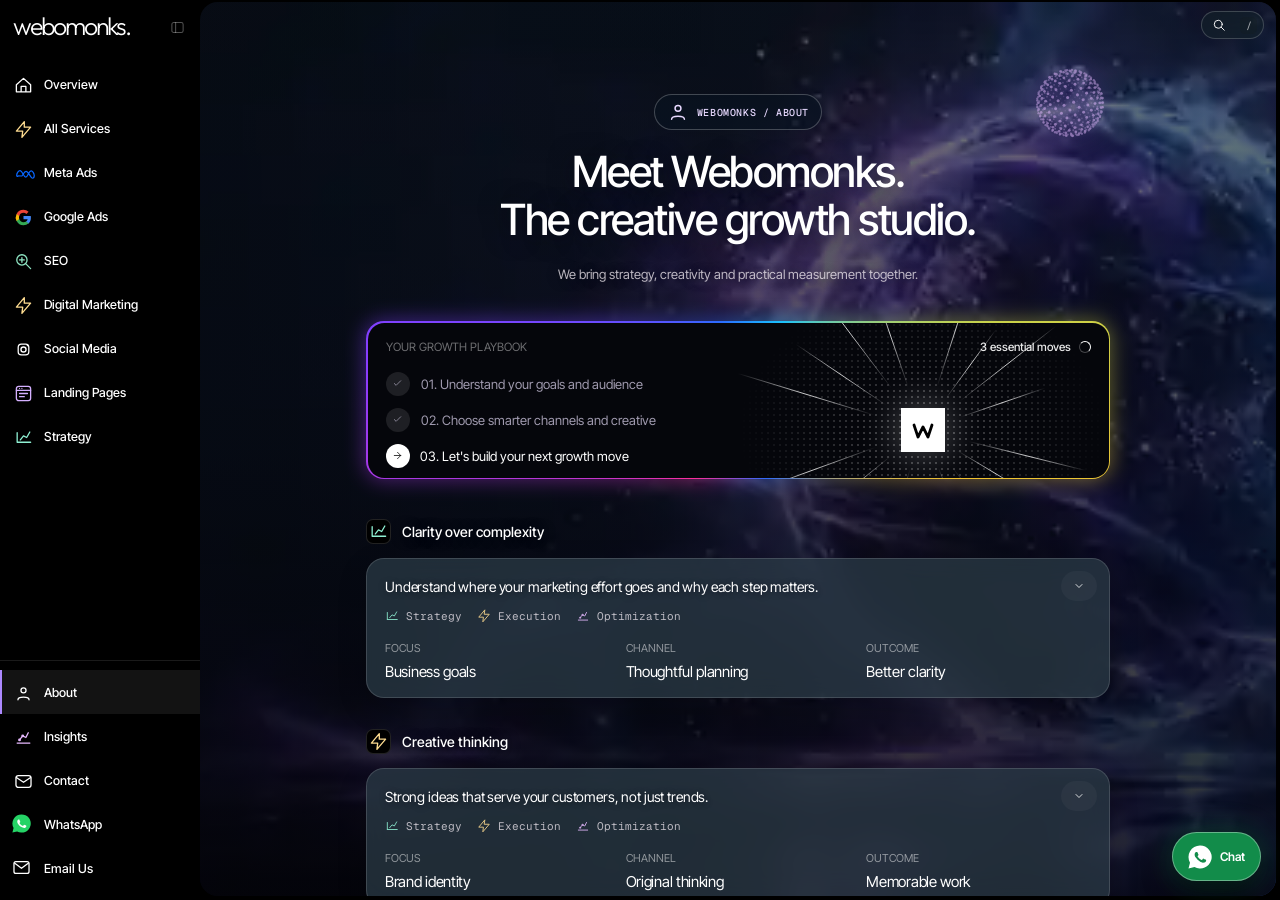
==== commit fee8d6f3: "Fix homepage and service page SEO, semantic navigation, branding and conversion links" ====
--- a/about.html
+++ b/about.html
@@ -1 +1 @@
-<!doctype html><html lang="en"><head><meta charset="utf-8"><meta name="viewport" content="width=device-width,initial-scale=1,viewport-fit=cover"><meta name="theme-color" content="#000000"><meta name="description" content="Creative thinking meets measured digital growth."><meta property="og:title" content="About | WEBOMONKS"><meta property="og:description" content="Creative thinking meets measured digital growth."><meta property="og:type" content="website"><meta property="og:url" content="https://webomonks.com/about.html"><link rel="canonical" href="https://webomonks.com/about.html"><title>About | WEBOMONKS — Digital Growth Studio</title><link rel="preconnect" href="https://fonts.googleapis.com"><link rel="preconnect" href="https://fonts.gstatic.com" crossorigin><link href="https://fonts.googleapis.com/css2?family=Geist+Mono:wght@400;500&family=Inter+Tight:wght@400;500;600&family=Outfit:wght@300;400&display=swap" rel="stylesheet"><link rel="stylesheet" href="assets/wafer-theme.css"><script src="assets/wafer-theme.js" defer></script></head><body data-page="about" data-title="About"><div class="app on" id="app" aria-hidden="false"><aside class="side" id="sidebar" aria-label="WEBOMONKS navigation"><div class="side-top"><a class="wordmark" href="index.html" aria-label="WEBOMONKS home">webomonks.</a><button type="button" class="collapse" id="collapse" aria-label="Collapse sidebar"><svg viewBox="0 0 24 24" xmlns="http://www.w3.org/2000/svg" fill="none" stroke="currentColor" stroke-width="1.65" stroke-linecap="round" stroke-linejoin="round" aria-hidden="true"><rect x="3" y="4" width="18" height="16" rx="3"/><path d="M9 4v16"/></svg></button><button class="mini-open" type="button" id="expand" aria-label="Expand sidebar"><svg width="17" height="17" viewBox="0 0 24 24"><path fill="currentColor" fill-rule="evenodd" d="M12 2c5.52 0 10 4.48 10 10v10H12C6.48 22 2 17.52 2 12S6.48 2 12 2Zm-.3 4.1a5.9 5.9 0 1 0 0 11.8 5.9 5.9 0 0 0 0-11.8Z"/></svg></button></div><nav id="navMain" aria-label="Services and pages"><a class="nav-link" href="index.html"><span class="side-icon"><span class="brand-mark"><svg viewBox="0 0 24 24" xmlns="http://www.w3.org/2000/svg" fill="none" stroke="currentColor" stroke-width="1.65" stroke-linecap="round" stroke-linejoin="round" aria-hidden="true"><path d="m3 11 9-8 9 8v9H3v-9M9 20v-7h6v7"/></svg></span></span><span class="side-label">Overview</span></a><a class="nav-link" href="services.html"><span class="side-icon"><span class="brand-mark"><svg viewBox="0 0 24 24" xmlns="http://www.w3.org/2000/svg" fill="none" stroke="#ffdd91" stroke-width="1.65" stroke-linecap="round" stroke-linejoin="round" aria-hidden="true"><path d="m13 2-10 12h8l-1 8 11-13h-8z"/></svg></span></span><span class="side-label">All Services</span></a><a class="nav-link" href="meta-ads.html"><span class="side-icon"><span class="brand-cluster"><span class="brand-mark"><svg xmlns="http://www.w3.org/2000/svg" viewBox="0 0 48 24" aria-hidden="true"><path fill="none" stroke="#0866FF" stroke-width="3.1" stroke-linecap="round" d="M5.5 17.8C3.9 20.3 1.8 20.1 1.7 17c0-6 4.8-12.4 8.4-12.4 6.3 0 9 16.8 14.7 16.8 4.9 0 7.2-15.6 13.2-16 3.7-.2 8.1 5.7 8.1 11.9 0 4.1-1.3 6.7-4.5 6.7-5.1 0-9.4-17.5-16.3-17.5-4.2 0-7.1 7.3-10.3 11.8Z"/></svg></span><span class="brand-mark"><svg xmlns="http://www.w3.org/2000/svg" viewBox="0 0 24 24" aria-hidden="true"><defs><linearGradient id="wmIG" x1="0" y1="1" x2="1" y2="0"><stop stop-color="#FFDD55"/><stop offset=".28" stop-color="#FF543E"/><stop offset=".55" stop-color="#C837AB"/><stop offset="1" stop-color="#5655CE"/></linearGradient></defs><rect x="2.3" y="2.3" width="19.4" height="19.4" rx="6.1" fill="url(#wmIG)"/><rect x="5.3" y="5.3" width="13.4" height="13.4" rx="4" fill="none" stroke="#fff" stroke-width="1.6"/><circle cx="12" cy="12" r="3.2" fill="none" stroke="#fff" stroke-width="1.7"/><circle cx="17.1" cy="6.9" r="1.1" fill="#fff"/></svg></span></span></span><span class="side-label">Meta Ads</span></a><a class="nav-link" href="google-ads.html"><span class="side-icon"><span class="brand-mark"><svg xmlns="http://www.w3.org/2000/svg" viewBox="0 0 24 24" aria-hidden="true"><path fill="#4285F4" d="M21.35 12.24c0-.7-.06-1.4-.18-2.07H12v3.91h5.24a4.5 4.5 0 0 1-1.95 2.95v2.46h3.18c1.87-1.72 2.88-4.26 2.88-7.25Z"/><path fill="#34A853" d="M12 21.75a9.74 9.74 0 0 0 6.47-2.36l-3.18-2.46c-.88.6-2 .96-3.29.96a5.78 5.78 0 0 1-5.43-4h-3.3v2.55A9.76 9.76 0 0 0 12 21.75Z"/><path fill="#FBBC05" d="M6.57 13.89a5.88 5.88 0 0 1 0-3.78V7.56h-3.3a9.74 9.74 0 0 0 0 8.88l3.3-2.55Z"/><path fill="#EA4335" d="M12 6.11c1.41 0 2.66.49 3.66 1.43l2.75-2.75A9.42 9.42 0 0 0 12 2.25a9.76 9.76 0 0 0-8.73 5.31l3.3 2.55a5.78 5.78 0 0 1 5.43-4Z"/></svg></span></span><span class="side-label">Google Ads</span></a><a class="nav-link" href="seo.html"><span class="side-icon"><span class="brand-mark"><svg viewBox="0 0 24 24" xmlns="http://www.w3.org/2000/svg" fill="none" stroke="#8fe5c3" stroke-width="1.65" stroke-linecap="round" stroke-linejoin="round" aria-hidden="true"><circle cx="10" cy="10" r="6.5"/><path d="m15 15 6 6M7 10h6m-3-3v6"/></svg></span></span><span class="side-label">SEO</span></a><a class="nav-link" href="digital-marketing.html"><span class="side-icon"><span class="brand-mark"><svg viewBox="0 0 24 24" xmlns="http://www.w3.org/2000/svg" fill="none" stroke="#ffdd91" stroke-width="1.65" stroke-linecap="round" stroke-linejoin="round" aria-hidden="true"><path d="m13 2-10 12h8l-1 8 11-13h-8z"/></svg></span></span><span class="side-label">Digital Marketing</span></a><a class="nav-link" href="social-media.html"><span class="side-icon"><span class="brand-cluster"><span class="brand-mark"><svg xmlns="http://www.w3.org/2000/svg" viewBox="0 0 24 24" aria-hidden="true"><defs><linearGradient id="wmIG" x1="0" y1="1" x2="1" y2="0"><stop stop-color="#FFDD55"/><stop offset=".28" stop-color="#FF543E"/><stop offset=".55" stop-color="#C837AB"/><stop offset="1" stop-color="#5655CE"/></linearGradient></defs><rect x="2.3" y="2.3" width="19.4" height="19.4" rx="6.1" fill="url(#wmIG)"/><rect x="5.3" y="5.3" width="13.4" height="13.4" rx="4" fill="none" stroke="#fff" stroke-width="1.6"/><circle cx="12" cy="12" r="3.2" fill="none" stroke="#fff" stroke-width="1.7"/><circle cx="17.1" cy="6.9" r="1.1" fill="#fff"/></svg></span><span class="brand-mark"><svg xmlns="http://www.w3.org/2000/svg" viewBox="0 0 24 24" aria-hidden="true"><rect x="1.7" y="1.7" width="20.6" height="20.6" rx="5" fill="#1877F2"/><path d="M14.8 8.3h2V5.25c-.38-.05-1.58-.14-3.02-.14-3.07 0-5.06 1.85-5.06 5.23v2.62H5.6v3.47h3.12v5.81h3.74v-5.81h3.12l.5-3.47h-3.62v-2.28c0-1 .29-1.68 1.85-1.68h.49Z" fill="#fff"/></svg></span></span></span><span class="side-label">Social Media</span></a><a class="nav-link" href="landing-pages.html"><span class="side-icon"><span class="brand-mark"><svg viewBox="0 0 24 24" xmlns="http://www.w3.org/2000/svg" fill="none" stroke="#d4b0ff" stroke-width="1.65" stroke-linecap="round" stroke-linejoin="round" aria-hidden="true"><rect x="3" y="3" width="18" height="18" rx="3"/><path d="M3 8h18M7 5.5h.01M10 5.5h.01M7 12h10M7 16h6"/></svg></span></span><span class="side-label">Landing Pages</span></a><a class="nav-link" href="strategy.html"><span class="side-icon"><span class="brand-mark"><svg viewBox="0 0 24 24" xmlns="http://www.w3.org/2000/svg" fill="none" stroke="#8ff1d4" stroke-width="1.65" stroke-linecap="round" stroke-linejoin="round" aria-hidden="true"><path d="M4 18V6m0 12h17M8 15l4-5 4 2 4-7"/></svg></span></span><span class="side-label">Strategy</span></a></nav><nav class="side-footer" aria-label="Company pages"><a class="nav-link active" href="about.html" aria-current="page"><span class="side-icon"><span class="brand-mark"><svg viewBox="0 0 24 24" xmlns="http://www.w3.org/2000/svg" fill="none" stroke="currentColor" stroke-width="1.65" stroke-linecap="round" stroke-linejoin="round" aria-hidden="true"><circle cx="12" cy="8" r="3.2"/><path d="M5 20c0-4.5 14-4.5 14 0"/></svg></span></span><span class="side-label">About</span></a><a class="nav-link" href="insights.html"><span class="side-icon"><span class="brand-mark"><svg viewBox="0 0 24 24" xmlns="http://www.w3.org/2000/svg" fill="none" stroke="#e7b9ff" stroke-width="1.65" stroke-linecap="round" stroke-linejoin="round" aria-hidden="true"><path d="M4 19h16M7 15l4-5 4 2 3-6"/><circle cx="7" cy="15" r="1"/><circle cx="11" cy="10" r="1"/></svg></span></span><span class="side-label">Insights</span></a><a class="nav-link" href="contact.html"><span class="side-icon"><span class="brand-mark"><svg viewBox="0 0 24 24" xmlns="http://www.w3.org/2000/svg" fill="none" stroke="currentColor" stroke-width="1.65" stroke-linecap="round" stroke-linejoin="round" aria-hidden="true"><rect x="2.5" y="4.5" width="19" height="15" rx="3"/><path d="m3 7 9 6 9-6"/></svg></span></span><span class="side-label">Contact</span></a><a class="nav-link wm-wa-nav" href="https://wa.me/917088855556?text=Hello%20WEBOMONKS%2C%20I%20want%20to%20discuss%20a%20project." target="_blank" rel="noopener noreferrer" aria-label="Contact WEBOMONKS on WhatsApp"><span class="side-icon"><svg xmlns="http://www.w3.org/2000/svg" viewBox="0 0 24 24" aria-hidden="true"><path fill="#25D366" d="M12 .5A11.5 11.5 0 0 0 2 17.7L.5 23.5l6-1.5A11.5 11.5 0 1 0 12 .5Z"/><path fill="#fff" d="M17.56 14.59c-.28-.14-1.68-.83-1.94-.92-.26-.1-.45-.14-.64.14-.19.28-.73.92-.9 1.1-.16.19-.33.21-.6.07-.29-.14-1.2-.44-2.29-1.41-.85-.75-1.41-1.68-1.58-1.96-.16-.28-.02-.43.13-.58.13-.13.28-.33.43-.49.14-.16.19-.28.28-.47.1-.19.05-.35-.02-.49-.08-.14-.64-1.54-.88-2.11-.23-.55-.46-.48-.63-.49h-.54c-.19 0-.5.07-.75.35-.26.28-1 1-1 2.37s1.02 2.72 1.16 2.91c.14.19 2 3.05 4.84 4.28.67.29 1.2.46 1.61.59.68.22 1.3.19 1.79.12.54-.08 1.68-.69 1.92-1.35.23-.66.23-1.23.16-1.35-.07-.11-.26-.18-.54-.32Z"/></svg></span><span class="side-label">WhatsApp</span></a><a class="nav-link wm-mail-nav" href="mailto:Webomonks0@gmail.com" aria-label="Email WEBOMONKS"><span class="side-icon"><svg xmlns="http://www.w3.org/2000/svg" viewBox="0 0 24 24" fill="none" stroke="currentColor" stroke-width="1.6" stroke-linecap="round" stroke-linejoin="round" aria-hidden="true"><rect x="2.5" y="4.5" width="19" height="15" rx="2.5"/><path d="m3.5 6.5 8.5 6.5 8.5-6.5"/></svg></span><span class="side-label">Email Us</span></a></nav></aside><section class="panel" id="panel" aria-label="WEBOMONKS digital growth dashboard"><video id="skyVideo" crossorigin="anonymous" muted loop playsinline preload="auto" poster="https://d8j0ntlcm91z4.cloudfront.net/user_38xzZboKViGWJOttwIXH07lWA1P/hf_20261008_132137_6359ecf6-579c-4ff9-9f28-b220076e9195.png"><source src="https://d8j0ntlcm91z4.cloudfront.net/user_38xzZboKViGWJOttwIXH07lWA1P/hf_20261008_132231_6df9b9a8-6975-4855-bdd8-5d72911d6ca5.mp4" type="video/mp4"></video><canvas class="ascii" id="skyAscii" aria-hidden="true"></canvas><button type="button" class="search-pill" id="search" aria-label="Search services"><svg viewBox="0 0 24 24" xmlns="http://www.w3.org/2000/svg" fill="none" stroke="currentColor" stroke-width="1.65" stroke-linecap="round" stroke-linejoin="round" aria-hidden="true"><circle cx="10.7" cy="10.7" r="6.8"/><path d="m16 16 5 5"/></svg><kbd>/</kbd></button><div class="studio-search" id="studioSearch" hidden><label for="studioSearchInput" class="sr-only">Search pages</label><input id="studioSearchInput" type="search" placeholder="Search services, SEO, Google Ads…"><div class="studio-search-results" id="studioSearchResults"></div><small>Press Esc to close · Enter to open a result</small></div><div class="scroller" id="scroll"><div class="column"><header class="hero rise" style="--i:0"><span class="hero-badge"><span class="brand-mark"><svg viewBox="0 0 24 24" xmlns="http://www.w3.org/2000/svg" fill="none" stroke="currentColor" stroke-width="1.65" stroke-linecap="round" stroke-linejoin="round" aria-hidden="true"><circle cx="12" cy="8" r="3.2"/><path d="M5 20c0-4.5 14-4.5 14 0"/></svg></span> WEBOMONKS / ABOUT</span><div class="hero-orbit"><canvas id="scene3d" aria-label="Animated 3D particle sphere"></canvas></div><h2>Meet Webomonks.<br>The creative growth studio.</h2><p>We bring strategy, creativity and practical measurement together.</p></header><div class="get-wrap rise" style="--i:4"><div class="get-inner"><div class="burst" aria-hidden="true"><div class="burst-dots"></div><svg class="burst-rays" viewBox="0 0 400 300" aria-hidden="true"><defs><radialGradient id="rayFade"><stop offset="0%" stop-color="#fff" stop-opacity=".95"/><stop offset="55%" stop-color="#fff" stop-opacity=".45"/><stop offset="100%" stop-color="#fff" stop-opacity="0"/></radialGradient></defs><line x1="222" y1="150" x2="340" y2="150" stroke="url(#rayFade)" stroke-width=".85" style="animation:ray-pulse 4s ease-in-out infinite;animation-delay:0s"/><line x1="221.34650597807192" y1="155.3222817031927" x2="387.2670751712673" y2="196.69092585073588" stroke="url(#rayFade)" stroke-width=".85" style="animation:ray-pulse 4s ease-in-out infinite;animation-delay:0.18s"/><line x1="218.85768061544647" y1="161.3308376480212" x2="325.1464259025084" y2="225.1955589368679" stroke="url(#rayFade)" stroke-width=".85" style="animation:ray-pulse 4s ease-in-out infinite;animation-delay:0.36s"/><line x1="213.54455245716449" y1="167.33623657934788" x2="322.516633589806" y2="306.8141399677377" stroke="url(#rayFade)" stroke-width=".85" style="animation:ray-pulse 4s ease-in-out infinite;animation-delay:0.54s"/><line x1="208.24134505515008" y1="170.39804480046934" x2="256.9402021992186" y2="290.9319458941517" stroke="url(#rayFade)" stroke-width=".85" style="animation:ray-pulse 4s ease-in-out infinite;animation-delay:0.72s"/><line x1="200" y1="172" x2="200" y2="355" stroke="url(#rayFade)" stroke-width=".85" style="animation:ray-pulse 4s ease-in-out infinite;animation-delay:0.8999999999999999s"/><line x1="193.20162612375117" y1="170.92324335849338" x2="151.17531488875832" y2="300.2669295746343" stroke="url(#rayFade)" stroke-width=".85" style="animation:ray-pulse 4s ease-in-out infinite;animation-delay:1.08s"/><line x1="187.6977561236436" y1="168.2388265962109" x2="82.01029736767245" y2="324.9269278091138" stroke="url(#rayFade)" stroke-width=".85" style="animation:ray-pulse 4s ease-in-out infinite;animation-delay:0s"/><line x1="182.90278884794665" y1="163.84504860309642" x2="72.5480623210568" y2="253.2085441321734" stroke="url(#rayFade)" stroke-width=".85" style="animation:ray-pulse 4s ease-in-out infinite;animation-delay:0.18s"/><line x1="179.32676234271003" y1="157.52444315316473" x2="-3.913298710542108" y2="224.21837110167013" stroke="url(#rayFade)" stroke-width=".85" style="animation:ray-pulse 4s ease-in-out infinite;animation-delay:0.36s"/><line x1="178" y1="150" x2="30" y2="150.00000000000003" stroke="url(#rayFade)" stroke-width=".85" style="animation:ray-pulse 4s ease-in-out infinite;animation-delay:0.54s"/><line x1="178.9612953688132" y1="143.5678224960998" x2="-13.25596057975693" y2="84.80110984682979" stroke="url(#rayFade)" stroke-width=".85" style="animation:ray-pulse 4s ease-in-out infinite;animation-delay:0.72s"/><line x1="181.7611734037891" y1="137.6977561236436" x2="54.08938723031264" y2="51.58204898914859" stroke="url(#rayFade)" stroke-width=".85" style="animation:ray-pulse 4s ease-in-out infinite;animation-delay:0.8999999999999999s"/><line x1="186.76006949065493" y1="132.43001877895955" x2="62.18435969818094" y2="-32.88753180083006" stroke="url(#rayFade)" stroke-width=".85" style="animation:ray-pulse 4s ease-in-out infinite;animation-delay:1.08s"/><line x1="192.83750060194257" y1="129.198591336815" x2="140.7465958887975" y2="-22.084380759075657" stroke="url(#rayFade)" stroke-width=".85" style="animation:ray-pulse 4s ease-in-out infinite;animation-delay:0s"/><line x1="200" y1="128" x2="199.99999999999994" y2="-85" stroke="url(#rayFade)" stroke-width=".85" style="animation:ray-pulse 4s ease-in-out infinite;animation-delay:0.18s"/><line x1="206.79837387624883" y1="129.07675664150662" x2="258.0951949424901" y2="-28.798625063488885" stroke="url(#rayFade)" stroke-width=".85" style="animation:ray-pulse 4s ease-in-out infinite;animation-delay:0.36s"/><line x1="212.9312755504344" y1="132.20162612375117" x2="282.87772057323866" y2="35.928603793132396" stroke="url(#rayFade)" stroke-width=".85" style="animation:ray-pulse 4s ease-in-out infinite;animation-delay:0.54s"/><line x1="217.33623657934788" y1="136.45544754283551" x2="352.874086199704" y2="30.561673786822183" stroke="url(#rayFade)" stroke-width=".85" style="animation:ray-pulse 4s ease-in-out infinite;animation-delay:0.72s"/><line x1="220.80140866318496" y1="142.83750060194254" x2="338.99123061309956" y2="102.14148129479784" stroke="url(#rayFade)" stroke-width=".85" style="animation:ray-pulse 4s ease-in-out infinite;animation-delay:0.8999999999999999s"/></svg><div class="burst-tile"><svg viewBox="0 0 24 24"><path fill="currentColor" fill-rule="evenodd" d="M12 2c5.52 0 10 4.48 10 10v10H12C6.48 22 2 17.52 2 12S6.48 2 12 2Zm-.3 4.1a5.9 5.9 0 1 0 0 11.8 5.9 5.9 0 0 0 0-11.8Z"/></svg></div></div><div class="get-header"><span>YOUR GROWTH PLAYBOOK</span><span class="get-status">3 essential moves <span class="spinner" aria-hidden="true"></span></span></div><ol class="get-list"><li><span class="check-circle"><svg viewBox="0 0 24 24" xmlns="http://www.w3.org/2000/svg" fill="none" stroke="currentColor" stroke-width="1.65" stroke-linecap="round" stroke-linejoin="round" aria-hidden="true"><path d="m5 12 4 4L19 6"/></svg></span><span>01. Understand your goals and audience</span></li><li><span class="check-circle"><svg viewBox="0 0 24 24" xmlns="http://www.w3.org/2000/svg" fill="none" stroke="currentColor" stroke-width="1.65" stroke-linecap="round" stroke-linejoin="round" aria-hidden="true"><path d="m5 12 4 4L19 6"/></svg></span><span>02. Choose smarter channels and creative</span></li><li><a href="contact.html" aria-label="Discuss your growth plan"><span class="check-circle"><svg viewBox="0 0 24 24" xmlns="http://www.w3.org/2000/svg" fill="none" stroke="currentColor" stroke-width="1.65" stroke-linecap="round" stroke-linejoin="round" aria-hidden="true"><path d="M5 12h14m-7-7 7 7-7 7"/></svg></span><span>03. Let's build your next growth move</span><span class="chev"><svg viewBox="0 0 24 24" xmlns="http://www.w3.org/2000/svg" fill="none" stroke="currentColor" stroke-width="1.65" stroke-linecap="round" stroke-linejoin="round" aria-hidden="true"><path d="M5 12h14m-7-7 7 7-7 7"/></svg></span></a></li></ol></div></div><section class="model-block rise first" style="--i:6" data-service="clarity over complexity"><div class="model-name"><span class="badge"><svg viewBox="0 0 24 24" xmlns="http://www.w3.org/2000/svg" fill="none" stroke="#8ff1d4" stroke-width="1.65" stroke-linecap="round" stroke-linejoin="round" aria-hidden="true"><path d="M4 18V6m0 12h17M8 15l4-5 4 2 4-7"/></svg></span>Clarity over complexity</div><div class="model-card"><button type="button" class="model-summary" aria-expanded="false"><span class="model-desc">Understand where your marketing effort goes and why each step matters.</span><div class="tags"><span class="tag"><svg viewBox="0 0 24 24" xmlns="http://www.w3.org/2000/svg" fill="none" stroke="#8ff1d4" stroke-width="1.65" stroke-linecap="round" stroke-linejoin="round" aria-hidden="true"><path d="M4 18V6m0 12h17M8 15l4-5 4 2 4-7"/></svg>Strategy</span><span class="tag"><svg viewBox="0 0 24 24" xmlns="http://www.w3.org/2000/svg" fill="none" stroke="#ffdd91" stroke-width="1.65" stroke-linecap="round" stroke-linejoin="round" aria-hidden="true"><path d="m13 2-10 12h8l-1 8 11-13h-8z"/></svg>Execution</span><span class="tag"><svg viewBox="0 0 24 24" xmlns="http://www.w3.org/2000/svg" fill="none" stroke="#e7b9ff" stroke-width="1.65" stroke-linecap="round" stroke-linejoin="round" aria-hidden="true"><path d="M4 19h16M7 15l4-5 4 2 3-6"/><circle cx="7" cy="15" r="1"/><circle cx="11" cy="10" r="1"/></svg>Optimization</span></div><div class="stats"><div class="stat"><div class="stat-label">FOCUS</div><div class="stat-value">Business goals</div></div><div class="stat"><div class="stat-label">CHANNEL</div><div class="stat-value">Thoughtful planning</div></div><div class="stat"><div class="stat-label">OUTCOME</div><div class="stat-value">Better clarity</div></div></div><span class="toggle-pill" aria-hidden="true"><svg viewBox="0 0 24 24" xmlns="http://www.w3.org/2000/svg" fill="none" stroke="currentColor" stroke-width="1.65" stroke-linecap="round" stroke-linejoin="round" aria-hidden="true"><path d="m6 9 6 6 6-6"/></svg></span></button><div class="expanded"><div class="expanded-clip"><div class="code-box"><h3 class="subhead">What we can help you achieve</h3><p class="detail-intro">Understand where your marketing effort goes and why each step matters.</p><ul class="service-points"><li>Understand the business challenge.</li><li>Set priorities before adding channels.</li><li>Use clear, useful reporting.</li></ul><a class="service-action" href="contact.html">Discuss Clarity over complexity ↗</a></div></div></div></div></section><section class="model-block rise" style="--i:7" data-service="creative thinking"><div class="model-name"><span class="badge"><svg viewBox="0 0 24 24" xmlns="http://www.w3.org/2000/svg" fill="none" stroke="#ffdd91" stroke-width="1.65" stroke-linecap="round" stroke-linejoin="round" aria-hidden="true"><path d="m13 2-10 12h8l-1 8 11-13h-8z"/></svg></span>Creative thinking</div><div class="model-card"><button type="button" class="model-summary" aria-expanded="false"><span class="model-desc">Strong ideas that serve your customers, not just trends.</span><div class="tags"><span class="tag"><svg viewBox="0 0 24 24" xmlns="http://www.w3.org/2000/svg" fill="none" stroke="#8ff1d4" stroke-width="1.65" stroke-linecap="round" stroke-linejoin="round" aria-hidden="true"><path d="M4 18V6m0 12h17M8 15l4-5 4 2 4-7"/></svg>Strategy</span><span class="tag"><svg viewBox="0 0 24 24" xmlns="http://www.w3.org/2000/svg" fill="none" stroke="#ffdd91" stroke-width="1.65" stroke-linecap="round" stroke-linejoin="round" aria-hidden="true"><path d="m13 2-10 12h8l-1 8 11-13h-8z"/></svg>Execution</span><span class="tag"><svg viewBox="0 0 24 24" xmlns="http://www.w3.org/2000/svg" fill="none" stroke="#e7b9ff" stroke-width="1.65" stroke-linecap="round" stroke-linejoin="round" aria-hidden="true"><path d="M4 19h16M7 15l4-5 4 2 3-6"/><circle cx="7" cy="15" r="1"/><circle cx="11" cy="10" r="1"/></svg>Optimization</span></div><div class="stats"><div class="stat"><div class="stat-label">FOCUS</div><div class="stat-value">Brand identity</div></div><div class="stat"><div class="stat-label">CHANNEL</div><div class="stat-value">Original thinking</div></div><div class="stat"><div class="stat-label">OUTCOME</div><div class="stat-value">Memorable work</div></div></div><span class="toggle-pill" aria-hidden="true"><svg viewBox="0 0 24 24" xmlns="http://www.w3.org/2000/svg" fill="none" stroke="currentColor" stroke-width="1.65" stroke-linecap="round" stroke-linejoin="round" aria-hidden="true"><path d="m6 9 6 6 6-6"/></svg></span></button><div class="expanded"><div class="expanded-clip"><div class="code-box"><h3 class="subhead">What we can help you achieve</h3><p class="detail-intro">Strong ideas that serve your customers, not just trends.</p><ul class="service-points"><li>Know your audience.</li><li>Create relevant stories and visuals.</li><li>Explore creative approaches worth testing.</li></ul><a class="service-action" href="contact.html">Discuss Creative thinking ↗</a></div></div></div></div></section><section class="model-block rise" style="--i:8" data-service="always improving"><div class="model-name"><span class="badge"><svg viewBox="0 0 24 24" xmlns="http://www.w3.org/2000/svg" fill="none" stroke="#e7b9ff" stroke-width="1.65" stroke-linecap="round" stroke-linejoin="round" aria-hidden="true"><path d="M4 19h16M7 15l4-5 4 2 3-6"/><circle cx="7" cy="15" r="1"/><circle cx="11" cy="10" r="1"/></svg></span>Always improving</div><div class="model-card"><button type="button" class="model-summary" aria-expanded="false"><span class="model-desc">Stay curious, measure what matters, and adapt as you learn.</span><div class="tags"><span class="tag"><svg viewBox="0 0 24 24" xmlns="http://www.w3.org/2000/svg" fill="none" stroke="#8ff1d4" stroke-width="1.65" stroke-linecap="round" stroke-linejoin="round" aria-hidden="true"><path d="M4 18V6m0 12h17M8 15l4-5 4 2 4-7"/></svg>Strategy</span><span class="tag"><svg viewBox="0 0 24 24" xmlns="http://www.w3.org/2000/svg" fill="none" stroke="#ffdd91" stroke-width="1.65" stroke-linecap="round" stroke-linejoin="round" aria-hidden="true"><path d="m13 2-10 12h8l-1 8 11-13h-8z"/></svg>Execution</span><span class="tag"><svg viewBox="0 0 24 24" xmlns="http://www.w3.org/2000/svg" fill="none" stroke="#e7b9ff" stroke-width="1.65" stroke-linecap="round" stroke-linejoin="round" aria-hidden="true"><path d="M4 19h16M7 15l4-5 4 2 3-6"/><circle cx="7" cy="15" r="1"/><circle cx="11" cy="10" r="1"/></svg>Optimization</span></div><div class="stats"><div class="stat"><div class="stat-label">FOCUS</div><div class="stat-value">Useful signals</div></div><div class="stat"><div class="stat-label">CHANNEL</div><div class="stat-value">Smart iteration</div></div><div class="stat"><div class="stat-label">OUTCOME</div><div class="stat-value">Sustained focus</div></div></div><span class="toggle-pill" aria-hidden="true"><svg viewBox="0 0 24 24" xmlns="http://www.w3.org/2000/svg" fill="none" stroke="currentColor" stroke-width="1.65" stroke-linecap="round" stroke-linejoin="round" aria-hidden="true"><path d="m6 9 6 6 6-6"/></svg></span></button><div class="expanded"><div class="expanded-clip"><div class="code-box"><h3 class="subhead">What we can help you achieve</h3><p class="detail-intro">Stay curious, measure what matters, and adapt as you learn.</p><ul class="service-points"><li>Build a useful testing approach.</li><li>Review measurable actions.</li><li>Adjust strategy based on results.</li></ul><a class="service-action" href="contact.html">Discuss Always improving ↗</a></div></div></div></div></section><div class="closing rise" style="--i:13"><h3>Let's make your next move matter.</h3><p>From Meta and Google Ads to SEO, social content and better landing pages—we'd love to hear what you're building.</p><a href="contact.html">Start a Project ↗</a> <a class="wm-closing-whatsapp" href="https://wa.me/917088855556?text=Hello%20WEBOMONKS%2C%20I%20want%20to%20discuss%20a%20project." target="_blank" rel="noopener noreferrer"><svg xmlns="http://www.w3.org/2000/svg" viewBox="0 0 24 24" aria-hidden="true"><path fill="#25D366" d="M12 .5A11.5 11.5 0 0 0 2 17.7L.5 23.5l6-1.5A11.5 11.5 0 1 0 12 .5Z"/><path fill="#fff" d="M17.56 14.59c-.28-.14-1.68-.83-1.94-.92-.26-.1-.45-.14-.64.14-.19.28-.73.92-.9 1.1-.16.19-.33.21-.6.07-.29-.14-1.2-.44-2.29-1.41-.85-.75-1.41-1.68-1.58-1.96-.16-.28-.02-.43.13-.58.13-.13.28-.33.43-.49.14-.16.19-.28.28-.47.1-.19.05-.35-.02-.49-.08-.14-.64-1.54-.88-2.11-.23-.55-.46-.48-.63-.49h-.54c-.19 0-.5.07-.75.35-.26.28-1 1-1 2.37s1.02 2.72 1.16 2.91c.14.19 2 3.05 4.84 4.28.67.29 1.2.46 1.61.59.68.22 1.3.19 1.79.12.54-.08 1.68-.69 1.92-1.35.23-.66.23-1.23.16-1.35-.07-.11-.26-.18-.54-.32Z"/></svg> WhatsApp Us</a></div><div class="studio-footnote"><span>© 2026 WEBOMONKS · Digital Growth Studio</span><a href="index.html">Studio Home ↗</a></div></div></div></section></div></body></html>+<!doctype html><html lang="en"><head><meta charset="utf-8"><meta name="viewport" content="width=device-width,initial-scale=1,viewport-fit=cover"><meta name="theme-color" content="#000000"><meta name="description" content="Creative thinking meets measured digital growth."><meta property="og:title" content="About | WEBOMONKS"><meta property="og:description" content="Creative thinking meets measured digital growth."><meta property="og:type" content="website"><meta property="og:url" content="https://webomonks.com/about.html"><link rel="canonical" href="https://webomonks.com/about.html"><title>About | WEBOMONKS — Digital Growth Studio</title><link rel="preconnect" href="https://fonts.googleapis.com"><link rel="preconnect" href="https://fonts.gstatic.com" crossorigin><link href="https://fonts.googleapis.com/css2?family=Geist+Mono:wght@400;500&family=Inter+Tight:wght@400;500;600&family=Outfit:wght@300;400&display=swap" rel="stylesheet"><link rel="stylesheet" href="assets/wafer-theme.css"><script src="assets/wafer-theme.js" defer></script><link rel="icon" type="image/svg+xml" href="/favicon.svg"><meta name="twitter:card" content="summary"><script type="application/ld+json">{"@context":"https://schema.org","@graph":[{"@type":"Organization","@id":"https://webomonks.com/#organization","name":"WEBOMONKS","url":"https://webomonks.com/","email":"Webomonks0@gmail.com","telephone":"+91 7088855556","logo":"https://webomonks.com/favicon.svg","contactPoint":{"@type":"ContactPoint","contactType":"customer service","email":"Webomonks0@gmail.com","telephone":"+91 7088855556","availableLanguage":["English","Hindi"]}},{"@type":"WebPage","@id":"https://webomonks.com/about.html#webpage","url":"https://webomonks.com/about.html","name":"About | WEBOMONKS — Digital Growth Studio","description":"Creative thinking meets measured digital growth.","isPartOf":{"@id":"https://webomonks.com/#website"}},{"@type":"WebSite","@id":"https://webomonks.com/#website","url":"https://webomonks.com/","name":"WEBOMONKS","publisher":{"@id":"https://webomonks.com/#organization"}}]}</script><noscript><style>.auth{display:none!important}.app{opacity:1!important;visibility:visible!important}.rise{opacity:1!important;transform:none!important;filter:none!important}.side{opacity:1!important}</style></noscript></head><body data-page="about" data-title="About"><a class="wm-skip-link" href="#scroll">Skip to main content</a><div class="app on" id="app" aria-hidden="false"><aside class="side" id="sidebar" aria-label="WEBOMONKS navigation"><div class="side-top"><a class="wordmark" href="index.html" aria-label="WEBOMONKS home">webomonks.</a><button type="button" class="collapse" id="collapse" aria-label="Collapse sidebar"><svg viewBox="0 0 24 24" xmlns="http://www.w3.org/2000/svg" fill="none" stroke="currentColor" stroke-width="1.65" stroke-linecap="round" stroke-linejoin="round" aria-hidden="true"><rect x="3" y="4" width="18" height="16" rx="3"/><path d="M9 4v16"/></svg></button><button class="mini-open" type="button" id="expand" aria-label="Expand sidebar"><svg width="17" height="17" viewBox="0 0 24 24"><path d="M3 7 7 19 12 9 17 19 21 7" fill="none" stroke="currentColor" stroke-width="2.8" stroke-linecap="round" stroke-linejoin="round"/></svg></button></div><nav id="navMain" aria-label="Services and pages"><a class="nav-link" href="index.html"><span class="side-icon"><span class="brand-mark"><svg viewBox="0 0 24 24" xmlns="http://www.w3.org/2000/svg" fill="none" stroke="currentColor" stroke-width="1.65" stroke-linecap="round" stroke-linejoin="round" aria-hidden="true"><path d="m3 11 9-8 9 8v9H3v-9M9 20v-7h6v7"/></svg></span></span><span class="side-label">Overview</span></a><a class="nav-link" href="services.html"><span class="side-icon"><span class="brand-mark"><svg viewBox="0 0 24 24" xmlns="http://www.w3.org/2000/svg" fill="none" stroke="#ffdd91" stroke-width="1.65" stroke-linecap="round" stroke-linejoin="round" aria-hidden="true"><path d="m13 2-10 12h8l-1 8 11-13h-8z"/></svg></span></span><span class="side-label">All Services</span></a><a class="nav-link" href="meta-ads.html"><span class="side-icon"><span class="brand-cluster"><span class="brand-mark"><svg xmlns="http://www.w3.org/2000/svg" viewBox="0 0 48 24" aria-hidden="true"><path fill="none" stroke="#0866FF" stroke-width="3.1" stroke-linecap="round" d="M5.5 17.8C3.9 20.3 1.8 20.1 1.7 17c0-6 4.8-12.4 8.4-12.4 6.3 0 9 16.8 14.7 16.8 4.9 0 7.2-15.6 13.2-16 3.7-.2 8.1 5.7 8.1 11.9 0 4.1-1.3 6.7-4.5 6.7-5.1 0-9.4-17.5-16.3-17.5-4.2 0-7.1 7.3-10.3 11.8Z"/></svg></span><span class="brand-mark"><svg xmlns="http://www.w3.org/2000/svg" viewBox="0 0 24 24" aria-hidden="true"><defs><linearGradient id="wmIG" x1="0" y1="1" x2="1" y2="0"><stop stop-color="#FFDD55"/><stop offset=".28" stop-color="#FF543E"/><stop offset=".55" stop-color="#C837AB"/><stop offset="1" stop-color="#5655CE"/></linearGradient></defs><rect x="2.3" y="2.3" width="19.4" height="19.4" rx="6.1" fill="url(#wmIG)"/><rect x="5.3" y="5.3" width="13.4" height="13.4" rx="4" fill="none" stroke="#fff" stroke-width="1.6"/><circle cx="12" cy="12" r="3.2" fill="none" stroke="#fff" stroke-width="1.7"/><circle cx="17.1" cy="6.9" r="1.1" fill="#fff"/></svg></span></span></span><span class="side-label">Meta Ads</span></a><a class="nav-link" href="google-ads.html"><span class="side-icon"><span class="brand-mark"><svg xmlns="http://www.w3.org/2000/svg" viewBox="0 0 24 24" aria-hidden="true"><path fill="#4285F4" d="M21.35 12.24c0-.7-.06-1.4-.18-2.07H12v3.91h5.24a4.5 4.5 0 0 1-1.95 2.95v2.46h3.18c1.87-1.72 2.88-4.26 2.88-7.25Z"/><path fill="#34A853" d="M12 21.75a9.74 9.74 0 0 0 6.47-2.36l-3.18-2.46c-.88.6-2 .96-3.29.96a5.78 5.78 0 0 1-5.43-4h-3.3v2.55A9.76 9.76 0 0 0 12 21.75Z"/><path fill="#FBBC05" d="M6.57 13.89a5.88 5.88 0 0 1 0-3.78V7.56h-3.3a9.74 9.74 0 0 0 0 8.88l3.3-2.55Z"/><path fill="#EA4335" d="M12 6.11c1.41 0 2.66.49 3.66 1.43l2.75-2.75A9.42 9.42 0 0 0 12 2.25a9.76 9.76 0 0 0-8.73 5.31l3.3 2.55a5.78 5.78 0 0 1 5.43-4Z"/></svg></span></span><span class="side-label">Google Ads</span></a><a class="nav-link" href="seo.html"><span class="side-icon"><span class="brand-mark"><svg viewBox="0 0 24 24" xmlns="http://www.w3.org/2000/svg" fill="none" stroke="#8fe5c3" stroke-width="1.65" stroke-linecap="round" stroke-linejoin="round" aria-hidden="true"><circle cx="10" cy="10" r="6.5"/><path d="m15 15 6 6M7 10h6m-3-3v6"/></svg></span></span><span class="side-label">SEO</span></a><a class="nav-link" href="digital-marketing.html"><span class="side-icon"><span class="brand-mark"><svg viewBox="0 0 24 24" xmlns="http://www.w3.org/2000/svg" fill="none" stroke="#ffdd91" stroke-width="1.65" stroke-linecap="round" stroke-linejoin="round" aria-hidden="true"><path d="m13 2-10 12h8l-1 8 11-13h-8z"/></svg></span></span><span class="side-label">Digital Marketing</span></a><a class="nav-link" href="social-media.html"><span class="side-icon"><span class="brand-cluster"><span class="brand-mark"><svg xmlns="http://www.w3.org/2000/svg" viewBox="0 0 24 24" aria-hidden="true"><defs><linearGradient id="wmIG" x1="0" y1="1" x2="1" y2="0"><stop stop-color="#FFDD55"/><stop offset=".28" stop-color="#FF543E"/><stop offset=".55" stop-color="#C837AB"/><stop offset="1" stop-color="#5655CE"/></linearGradient></defs><rect x="2.3" y="2.3" width="19.4" height="19.4" rx="6.1" fill="url(#wmIG)"/><rect x="5.3" y="5.3" width="13.4" height="13.4" rx="4" fill="none" stroke="#fff" stroke-width="1.6"/><circle cx="12" cy="12" r="3.2" fill="none" stroke="#fff" stroke-width="1.7"/><circle cx="17.1" cy="6.9" r="1.1" fill="#fff"/></svg></span><span class="brand-mark"><svg xmlns="http://www.w3.org/2000/svg" viewBox="0 0 24 24" aria-hidden="true"><rect x="1.7" y="1.7" width="20.6" height="20.6" rx="5" fill="#1877F2"/><path d="M14.8 8.3h2V5.25c-.38-.05-1.58-.14-3.02-.14-3.07 0-5.06 1.85-5.06 5.23v2.62H5.6v3.47h3.12v5.81h3.74v-5.81h3.12l.5-3.47h-3.62v-2.28c0-1 .29-1.68 1.85-1.68h.49Z" fill="#fff"/></svg></span></span></span><span class="side-label">Social Media</span></a><a class="nav-link" href="landing-pages.html"><span class="side-icon"><span class="brand-mark"><svg viewBox="0 0 24 24" xmlns="http://www.w3.org/2000/svg" fill="none" stroke="#d4b0ff" stroke-width="1.65" stroke-linecap="round" stroke-linejoin="round" aria-hidden="true"><rect x="3" y="3" width="18" height="18" rx="3"/><path d="M3 8h18M7 5.5h.01M10 5.5h.01M7 12h10M7 16h6"/></svg></span></span><span class="side-label">Landing Pages</span></a><a class="nav-link" href="strategy.html"><span class="side-icon"><span class="brand-mark"><svg viewBox="0 0 24 24" xmlns="http://www.w3.org/2000/svg" fill="none" stroke="#8ff1d4" stroke-width="1.65" stroke-linecap="round" stroke-linejoin="round" aria-hidden="true"><path d="M4 18V6m0 12h17M8 15l4-5 4 2 4-7"/></svg></span></span><span class="side-label">Strategy</span></a></nav><nav class="side-footer" aria-label="Company pages"><a class="nav-link active" href="about.html" aria-current="page"><span class="side-icon"><span class="brand-mark"><svg viewBox="0 0 24 24" xmlns="http://www.w3.org/2000/svg" fill="none" stroke="currentColor" stroke-width="1.65" stroke-linecap="round" stroke-linejoin="round" aria-hidden="true"><circle cx="12" cy="8" r="3.2"/><path d="M5 20c0-4.5 14-4.5 14 0"/></svg></span></span><span class="side-label">About</span></a><a class="nav-link" href="insights.html"><span class="side-icon"><span class="brand-mark"><svg viewBox="0 0 24 24" xmlns="http://www.w3.org/2000/svg" fill="none" stroke="#e7b9ff" stroke-width="1.65" stroke-linecap="round" stroke-linejoin="round" aria-hidden="true"><path d="M4 19h16M7 15l4-5 4 2 3-6"/><circle cx="7" cy="15" r="1"/><circle cx="11" cy="10" r="1"/></svg></span></span><span class="side-label">Insights</span></a><a class="nav-link" href="contact.html"><span class="side-icon"><span class="brand-mark"><svg viewBox="0 0 24 24" xmlns="http://www.w3.org/2000/svg" fill="none" stroke="currentColor" stroke-width="1.65" stroke-linecap="round" stroke-linejoin="round" aria-hidden="true"><rect x="2.5" y="4.5" width="19" height="15" rx="3"/><path d="m3 7 9 6 9-6"/></svg></span></span><span class="side-label">Contact</span></a><a class="nav-link wm-wa-nav" href="https://wa.me/917088855556?text=Hello%20WEBOMONKS%2C%20I%20want%20to%20discuss%20a%20project." target="_blank" rel="noopener noreferrer" aria-label="Contact WEBOMONKS on WhatsApp"><span class="side-icon"><svg xmlns="http://www.w3.org/2000/svg" viewBox="0 0 24 24" aria-hidden="true"><path fill="#25D366" d="M12 .5A11.5 11.5 0 0 0 2 17.7L.5 23.5l6-1.5A11.5 11.5 0 1 0 12 .5Z"/><path fill="#fff" d="M17.56 14.59c-.28-.14-1.68-.83-1.94-.92-.26-.1-.45-.14-.64.14-.19.28-.73.92-.9 1.1-.16.19-.33.21-.6.07-.29-.14-1.2-.44-2.29-1.41-.85-.75-1.41-1.68-1.58-1.96-.16-.28-.02-.43.13-.58.13-.13.28-.33.43-.49.14-.16.19-.28.28-.47.1-.19.05-.35-.02-.49-.08-.14-.64-1.54-.88-2.11-.23-.55-.46-.48-.63-.49h-.54c-.19 0-.5.07-.75.35-.26.28-1 1-1 2.37s1.02 2.72 1.16 2.91c.14.19 2 3.05 4.84 4.28.67.29 1.2.46 1.61.59.68.22 1.3.19 1.79.12.54-.08 1.68-.69 1.92-1.35.23-.66.23-1.23.16-1.35-.07-.11-.26-.18-.54-.32Z"/></svg></span><span class="side-label">WhatsApp</span></a><a class="nav-link wm-mail-nav" href="mailto:Webomonks0@gmail.com" aria-label="Email WEBOMONKS"><span class="side-icon"><svg xmlns="http://www.w3.org/2000/svg" viewBox="0 0 24 24" fill="none" stroke="currentColor" stroke-width="1.6" stroke-linecap="round" stroke-linejoin="round" aria-hidden="true"><rect x="2.5" y="4.5" width="19" height="15" rx="2.5"/><path d="m3.5 6.5 8.5 6.5 8.5-6.5"/></svg></span><span class="side-label">Email Us</span></a></nav></aside><section class="panel" id="panel" aria-label="WEBOMONKS digital growth dashboard"><video id="skyVideo" crossorigin="anonymous" muted loop playsinline preload="metadata" poster="https://d8j0ntlcm91z4.cloudfront.net/user_38xzZboKViGWJOttwIXH07lWA1P/hf_20261008_132137_6359ecf6-579c-4ff9-9f28-b220076e9195.png"><source src="https://d8j0ntlcm91z4.cloudfront.net/user_38xzZboKViGWJOttwIXH07lWA1P/hf_20261008_132231_6df9b9a8-6975-4855-bdd8-5d72911d6ca5.mp4" type="video/mp4"></video><canvas class="ascii" id="skyAscii" aria-hidden="true"></canvas><button type="button" class="search-pill" id="search" aria-expanded="false" aria-controls="studioSearch" aria-label="Search services"><svg viewBox="0 0 24 24" xmlns="http://www.w3.org/2000/svg" fill="none" stroke="currentColor" stroke-width="1.65" stroke-linecap="round" stroke-linejoin="round" aria-hidden="true"><circle cx="10.7" cy="10.7" r="6.8"/><path d="m16 16 5 5"/></svg><kbd>/</kbd></button><div class="studio-search" id="studioSearch" hidden><label for="studioSearchInput" class="sr-only">Search pages</label><input id="studioSearchInput" type="search" placeholder="Search services, SEO, Google Ads…"><div class="studio-search-results" id="studioSearchResults"></div><small>Press Esc to close · Enter to open a result</small></div><main class="scroller" id="scroll"><div class="column"><header class="hero rise" style="--i:0"><span class="hero-badge"><span class="brand-mark"><svg viewBox="0 0 24 24" xmlns="http://www.w3.org/2000/svg" fill="none" stroke="currentColor" stroke-width="1.65" stroke-linecap="round" stroke-linejoin="round" aria-hidden="true"><circle cx="12" cy="8" r="3.2"/><path d="M5 20c0-4.5 14-4.5 14 0"/></svg></span> WEBOMONKS / ABOUT</span><div class="hero-orbit"><canvas id="scene3d" aria-label="Animated 3D particle sphere"></canvas></div><h1>Meet Webomonks.<br>The creative growth studio.</h1><p>We bring strategy, creativity and practical measurement together.</p></header><div class="get-wrap rise" style="--i:4"><div class="get-inner"><div class="burst" aria-hidden="true"><div class="burst-dots"></div><svg class="burst-rays" viewBox="0 0 400 300" aria-hidden="true"><defs><radialGradient id="rayFade"><stop offset="0%" stop-color="#fff" stop-opacity=".95"/><stop offset="55%" stop-color="#fff" stop-opacity=".45"/><stop offset="100%" stop-color="#fff" stop-opacity="0"/></radialGradient></defs><line x1="222" y1="150" x2="340" y2="150" stroke="url(#rayFade)" stroke-width=".85" style="animation:ray-pulse 4s ease-in-out infinite;animation-delay:0s"/><line x1="221.34650597807192" y1="155.3222817031927" x2="387.2670751712673" y2="196.69092585073588" stroke="url(#rayFade)" stroke-width=".85" style="animation:ray-pulse 4s ease-in-out infinite;animation-delay:0.18s"/><line x1="218.85768061544647" y1="161.3308376480212" x2="325.1464259025084" y2="225.1955589368679" stroke="url(#rayFade)" stroke-width=".85" style="animation:ray-pulse 4s ease-in-out infinite;animation-delay:0.36s"/><line x1="213.54455245716449" y1="167.33623657934788" x2="322.516633589806" y2="306.8141399677377" stroke="url(#rayFade)" stroke-width=".85" style="animation:ray-pulse 4s ease-in-out infinite;animation-delay:0.54s"/><line x1="208.24134505515008" y1="170.39804480046934" x2="256.9402021992186" y2="290.9319458941517" stroke="url(#rayFade)" stroke-width=".85" style="animation:ray-pulse 4s ease-in-out infinite;animation-delay:0.72s"/><line x1="200" y1="172" x2="200" y2="355" stroke="url(#rayFade)" stroke-width=".85" style="animation:ray-pulse 4s ease-in-out infinite;animation-delay:0.8999999999999999s"/><line x1="193.20162612375117" y1="170.92324335849338" x2="151.17531488875832" y2="300.2669295746343" stroke="url(#rayFade)" stroke-width=".85" style="animation:ray-pulse 4s ease-in-out infinite;animation-delay:1.08s"/><line x1="187.6977561236436" y1="168.2388265962109" x2="82.01029736767245" y2="324.9269278091138" stroke="url(#rayFade)" stroke-width=".85" style="animation:ray-pulse 4s ease-in-out infinite;animation-delay:0s"/><line x1="182.90278884794665" y1="163.84504860309642" x2="72.5480623210568" y2="253.2085441321734" stroke="url(#rayFade)" stroke-width=".85" style="animation:ray-pulse 4s ease-in-out infinite;animation-delay:0.18s"/><line x1="179.32676234271003" y1="157.52444315316473" x2="-3.913298710542108" y2="224.21837110167013" stroke="url(#rayFade)" stroke-width=".85" style="animation:ray-pulse 4s ease-in-out infinite;animation-delay:0.36s"/><line x1="178" y1="150" x2="30" y2="150.00000000000003" stroke="url(#rayFade)" stroke-width=".85" style="animation:ray-pulse 4s ease-in-out infinite;animation-delay:0.54s"/><line x1="178.9612953688132" y1="143.5678224960998" x2="-13.25596057975693" y2="84.80110984682979" stroke="url(#rayFade)" stroke-width=".85" style="animation:ray-pulse 4s ease-in-out infinite;animation-delay:0.72s"/><line x1="181.7611734037891" y1="137.6977561236436" x2="54.08938723031264" y2="51.58204898914859" stroke="url(#rayFade)" stroke-width=".85" style="animation:ray-pulse 4s ease-in-out infinite;animation-delay:0.8999999999999999s"/><line x1="186.76006949065493" y1="132.43001877895955" x2="62.18435969818094" y2="-32.88753180083006" stroke="url(#rayFade)" stroke-width=".85" style="animation:ray-pulse 4s ease-in-out infinite;animation-delay:1.08s"/><line x1="192.83750060194257" y1="129.198591336815" x2="140.7465958887975" y2="-22.084380759075657" stroke="url(#rayFade)" stroke-width=".85" style="animation:ray-pulse 4s ease-in-out infinite;animation-delay:0s"/><line x1="200" y1="128" x2="199.99999999999994" y2="-85" stroke="url(#rayFade)" stroke-width=".85" style="animation:ray-pulse 4s ease-in-out infinite;animation-delay:0.18s"/><line x1="206.79837387624883" y1="129.07675664150662" x2="258.0951949424901" y2="-28.798625063488885" stroke="url(#rayFade)" stroke-width=".85" style="animation:ray-pulse 4s ease-in-out infinite;animation-delay:0.36s"/><line x1="212.9312755504344" y1="132.20162612375117" x2="282.87772057323866" y2="35.928603793132396" stroke="url(#rayFade)" stroke-width=".85" style="animation:ray-pulse 4s ease-in-out infinite;animation-delay:0.54s"/><line x1="217.33623657934788" y1="136.45544754283551" x2="352.874086199704" y2="30.561673786822183" stroke="url(#rayFade)" stroke-width=".85" style="animation:ray-pulse 4s ease-in-out infinite;animation-delay:0.72s"/><line x1="220.80140866318496" y1="142.83750060194254" x2="338.99123061309956" y2="102.14148129479784" stroke="url(#rayFade)" stroke-width=".85" style="animation:ray-pulse 4s ease-in-out infinite;animation-delay:0.8999999999999999s"/></svg><div class="burst-tile"><svg viewBox="0 0 24 24"><path d="M3 7 7 19 12 9 17 19 21 7" fill="none" stroke="currentColor" stroke-width="2.8" stroke-linecap="round" stroke-linejoin="round"/></svg></div></div><div class="get-header"><span>YOUR GROWTH PLAYBOOK</span><span class="get-status">3 essential moves <span class="spinner" aria-hidden="true"></span></span></div><ol class="get-list"><li><span class="check-circle"><svg viewBox="0 0 24 24" xmlns="http://www.w3.org/2000/svg" fill="none" stroke="currentColor" stroke-width="1.65" stroke-linecap="round" stroke-linejoin="round" aria-hidden="true"><path d="m5 12 4 4L19 6"/></svg></span><span>01. Understand your goals and audience</span></li><li><span class="check-circle"><svg viewBox="0 0 24 24" xmlns="http://www.w3.org/2000/svg" fill="none" stroke="currentColor" stroke-width="1.65" stroke-linecap="round" stroke-linejoin="round" aria-hidden="true"><path d="m5 12 4 4L19 6"/></svg></span><span>02. Choose smarter channels and creative</span></li><li><a href="contact.html" aria-label="Discuss your growth plan"><span class="check-circle"><svg viewBox="0 0 24 24" xmlns="http://www.w3.org/2000/svg" fill="none" stroke="currentColor" stroke-width="1.65" stroke-linecap="round" stroke-linejoin="round" aria-hidden="true"><path d="M5 12h14m-7-7 7 7-7 7"/></svg></span><span>03. Let's build your next growth move</span><span class="chev"><svg viewBox="0 0 24 24" xmlns="http://www.w3.org/2000/svg" fill="none" stroke="currentColor" stroke-width="1.65" stroke-linecap="round" stroke-linejoin="round" aria-hidden="true"><path d="M5 12h14m-7-7 7 7-7 7"/></svg></span></a></li></ol></div></div><section class="model-block rise first" style="--i:6" data-service="clarity over complexity"><div class="model-name"><span class="badge"><svg viewBox="0 0 24 24" xmlns="http://www.w3.org/2000/svg" fill="none" stroke="#8ff1d4" stroke-width="1.65" stroke-linecap="round" stroke-linejoin="round" aria-hidden="true"><path d="M4 18V6m0 12h17M8 15l4-5 4 2 4-7"/></svg></span>Clarity over complexity</div><div class="model-card"><button type="button" class="model-summary" aria-expanded="false"><span class="model-desc">Understand where your marketing effort goes and why each step matters.</span><div class="tags"><span class="tag"><svg viewBox="0 0 24 24" xmlns="http://www.w3.org/2000/svg" fill="none" stroke="#8ff1d4" stroke-width="1.65" stroke-linecap="round" stroke-linejoin="round" aria-hidden="true"><path d="M4 18V6m0 12h17M8 15l4-5 4 2 4-7"/></svg>Strategy</span><span class="tag"><svg viewBox="0 0 24 24" xmlns="http://www.w3.org/2000/svg" fill="none" stroke="#ffdd91" stroke-width="1.65" stroke-linecap="round" stroke-linejoin="round" aria-hidden="true"><path d="m13 2-10 12h8l-1 8 11-13h-8z"/></svg>Execution</span><span class="tag"><svg viewBox="0 0 24 24" xmlns="http://www.w3.org/2000/svg" fill="none" stroke="#e7b9ff" stroke-width="1.65" stroke-linecap="round" stroke-linejoin="round" aria-hidden="true"><path d="M4 19h16M7 15l4-5 4 2 3-6"/><circle cx="7" cy="15" r="1"/><circle cx="11" cy="10" r="1"/></svg>Optimization</span></div><div class="stats"><div class="stat"><div class="stat-label">FOCUS</div><div class="stat-value">Business goals</div></div><div class="stat"><div class="stat-label">CHANNEL</div><div class="stat-value">Thoughtful planning</div></div><div class="stat"><div class="stat-label">OUTCOME</div><div class="stat-value">Better clarity</div></div></div><span class="toggle-pill" aria-hidden="true"><svg viewBox="0 0 24 24" xmlns="http://www.w3.org/2000/svg" fill="none" stroke="currentColor" stroke-width="1.65" stroke-linecap="round" stroke-linejoin="round" aria-hidden="true"><path d="m6 9 6 6 6-6"/></svg></span></button><div class="expanded"><div class="expanded-clip"><div class="code-box"><h3 class="subhead">What we can help you achieve</h3><p class="detail-intro">Understand where your marketing effort goes and why each step matters.</p><ul class="service-points"><li>Understand the business challenge.</li><li>Set priorities before adding channels.</li><li>Use clear, useful reporting.</li></ul><a class="service-action" href="contact.html">Discuss Clarity over complexity ↗</a></div></div></div></div></section><section class="model-block rise" style="--i:7" data-service="creative thinking"><div class="model-name"><span class="badge"><svg viewBox="0 0 24 24" xmlns="http://www.w3.org/2000/svg" fill="none" stroke="#ffdd91" stroke-width="1.65" stroke-linecap="round" stroke-linejoin="round" aria-hidden="true"><path d="m13 2-10 12h8l-1 8 11-13h-8z"/></svg></span>Creative thinking</div><div class="model-card"><button type="button" class="model-summary" aria-expanded="false"><span class="model-desc">Strong ideas that serve your customers, not just trends.</span><div class="tags"><span class="tag"><svg viewBox="0 0 24 24" xmlns="http://www.w3.org/2000/svg" fill="none" stroke="#8ff1d4" stroke-width="1.65" stroke-linecap="round" stroke-linejoin="round" aria-hidden="true"><path d="M4 18V6m0 12h17M8 15l4-5 4 2 4-7"/></svg>Strategy</span><span class="tag"><svg viewBox="0 0 24 24" xmlns="http://www.w3.org/2000/svg" fill="none" stroke="#ffdd91" stroke-width="1.65" stroke-linecap="round" stroke-linejoin="round" aria-hidden="true"><path d="m13 2-10 12h8l-1 8 11-13h-8z"/></svg>Execution</span><span class="tag"><svg viewBox="0 0 24 24" xmlns="http://www.w3.org/2000/svg" fill="none" stroke="#e7b9ff" stroke-width="1.65" stroke-linecap="round" stroke-linejoin="round" aria-hidden="true"><path d="M4 19h16M7 15l4-5 4 2 3-6"/><circle cx="7" cy="15" r="1"/><circle cx="11" cy="10" r="1"/></svg>Optimization</span></div><div class="stats"><div class="stat"><div class="stat-label">FOCUS</div><div class="stat-value">Brand identity</div></div><div class="stat"><div class="stat-label">CHANNEL</div><div class="stat-value">Original thinking</div></div><div class="stat"><div class="stat-label">OUTCOME</div><div class="stat-value">Memorable work</div></div></div><span class="toggle-pill" aria-hidden="true"><svg viewBox="0 0 24 24" xmlns="http://www.w3.org/2000/svg" fill="none" stroke="currentColor" stroke-width="1.65" stroke-linecap="round" stroke-linejoin="round" aria-hidden="true"><path d="m6 9 6 6 6-6"/></svg></span></button><div class="expanded"><div class="expanded-clip"><div class="code-box"><h3 class="subhead">What we can help you achieve</h3><p class="detail-intro">Strong ideas that serve your customers, not just trends.</p><ul class="service-points"><li>Know your audience.</li><li>Create relevant stories and visuals.</li><li>Explore creative approaches worth testing.</li></ul><a class="service-action" href="contact.html">Discuss Creative thinking ↗</a></div></div></div></div></section><section class="model-block rise" style="--i:8" data-service="always improving"><div class="model-name"><span class="badge"><svg viewBox="0 0 24 24" xmlns="http://www.w3.org/2000/svg" fill="none" stroke="#e7b9ff" stroke-width="1.65" stroke-linecap="round" stroke-linejoin="round" aria-hidden="true"><path d="M4 19h16M7 15l4-5 4 2 3-6"/><circle cx="7" cy="15" r="1"/><circle cx="11" cy="10" r="1"/></svg></span>Always improving</div><div class="model-card"><button type="button" class="model-summary" aria-expanded="false"><span class="model-desc">Stay curious, measure what matters, and adapt as you learn.</span><div class="tags"><span class="tag"><svg viewBox="0 0 24 24" xmlns="http://www.w3.org/2000/svg" fill="none" stroke="#8ff1d4" stroke-width="1.65" stroke-linecap="round" stroke-linejoin="round" aria-hidden="true"><path d="M4 18V6m0 12h17M8 15l4-5 4 2 4-7"/></svg>Strategy</span><span class="tag"><svg viewBox="0 0 24 24" xmlns="http://www.w3.org/2000/svg" fill="none" stroke="#ffdd91" stroke-width="1.65" stroke-linecap="round" stroke-linejoin="round" aria-hidden="true"><path d="m13 2-10 12h8l-1 8 11-13h-8z"/></svg>Execution</span><span class="tag"><svg viewBox="0 0 24 24" xmlns="http://www.w3.org/2000/svg" fill="none" stroke="#e7b9ff" stroke-width="1.65" stroke-linecap="round" stroke-linejoin="round" aria-hidden="true"><path d="M4 19h16M7 15l4-5 4 2 3-6"/><circle cx="7" cy="15" r="1"/><circle cx="11" cy="10" r="1"/></svg>Optimization</span></div><div class="stats"><div class="stat"><div class="stat-label">FOCUS</div><div class="stat-value">Useful signals</div></div><div class="stat"><div class="stat-label">CHANNEL</div><div class="stat-value">Smart iteration</div></div><div class="stat"><div class="stat-label">OUTCOME</div><div class="stat-value">Sustained focus</div></div></div><span class="toggle-pill" aria-hidden="true"><svg viewBox="0 0 24 24" xmlns="http://www.w3.org/2000/svg" fill="none" stroke="currentColor" stroke-width="1.65" stroke-linecap="round" stroke-linejoin="round" aria-hidden="true"><path d="m6 9 6 6 6-6"/></svg></span></button><div class="expanded"><div class="expanded-clip"><div class="code-box"><h3 class="subhead">What we can help you achieve</h3><p class="detail-intro">Stay curious, measure what matters, and adapt as you learn.</p><ul class="service-points"><li>Build a useful testing approach.</li><li>Review measurable actions.</li><li>Adjust strategy based on results.</li></ul><a class="service-action" href="contact.html">Discuss Always improving ↗</a></div></div></div></div></section><div class="closing rise" style="--i:13"><h3>Let's make your next move matter.</h3><p>From Meta and Google Ads to SEO, social content and better landing pages—we'd love to hear what you're building.</p><a href="contact.html">Start a Project ↗</a> <a class="wm-closing-whatsapp" href="https://wa.me/917088855556?text=Hello%20WEBOMONKS%2C%20I%20want%20to%20discuss%20a%20project." target="_blank" rel="noopener noreferrer"><svg xmlns="http://www.w3.org/2000/svg" viewBox="0 0 24 24" aria-hidden="true"><path fill="#25D366" d="M12 .5A11.5 11.5 0 0 0 2 17.7L.5 23.5l6-1.5A11.5 11.5 0 1 0 12 .5Z"/><path fill="#fff" d="M17.56 14.59c-.28-.14-1.68-.83-1.94-.92-.26-.1-.45-.14-.64.14-.19.28-.73.92-.9 1.1-.16.19-.33.21-.6.07-.29-.14-1.2-.44-2.29-1.41-.85-.75-1.41-1.68-1.58-1.96-.16-.28-.02-.43.13-.58.13-.13.28-.33.43-.49.14-.16.19-.28.28-.47.1-.19.05-.35-.02-.49-.08-.14-.64-1.54-.88-2.11-.23-.55-.46-.48-.63-.49h-.54c-.19 0-.5.07-.75.35-.26.28-1 1-1 2.37s1.02 2.72 1.16 2.91c.14.19 2 3.05 4.84 4.28.67.29 1.2.46 1.61.59.68.22 1.3.19 1.79.12.54-.08 1.68-.69 1.92-1.35.23-.66.23-1.23.16-1.35-.07-.11-.26-.18-.54-.32Z"/></svg> WhatsApp Us</a></div><div class="studio-footnote"><span>© 2026 WEBOMONKS · Digital Growth Studio</span><nav aria-label="Footer"><a href="index.html">Home</a><a href="contact.html">Contact</a><a href="privacy.html">Privacy</a></nav></div></div></main></section></div><a class="wm-floating-wa" href="https://wa.me/917088855556?text=Hello%20WEBOMONKS%2C%20I%20would%20like%20to%20discuss%20my%20project." target="_blank" rel="noopener noreferrer" aria-label="Chat with WEBOMONKS on WhatsApp"><svg viewBox="0 0 24 24" aria-hidden="true" xmlns="http://www.w3.org/2000/svg"><path fill="#fff" d="M12 .5A11.5 11.5 0 0 0 2 17.7L.5 23.5l6-1.5A11.5 11.5 0 1 0 12 .5Z"/><path fill="#128C4A" d="M17.56 14.59c-.28-.14-1.68-.83-1.94-.92-.26-.1-.45-.14-.64.14-.19.28-.73.92-.9 1.1-.16.19-.33.21-.6.07-.29-.14-1.2-.44-2.29-1.41-.85-.75-1.41-1.68-1.58-1.96-.16-.28-.02-.43.13-.58.13-.13.28-.33.43-.49.14-.16.19-.28.28-.47.1-.19.05-.35-.02-.49-.08-.14-.64-1.54-.88-2.11-.23-.55-.46-.48-.63-.49h-.54c-.19 0-.5.07-.75.35-.26.28-1 1-1 2.37s1.02 2.72 1.16 2.91c.14.19 2 3.05 4.84 4.28.67.29 1.2.46 1.61.59.68.22 1.3.19 1.79.12.54-.08 1.68-.69 1.92-1.35.23-.66.23-1.23.16-1.35-.07-.11-.26-.18-.54-.32Z"/></svg><span>Chat</span></a></body></html>
--- a/assets/wafer-theme.css
+++ b/assets/wafer-theme.css
@@ -4,16 +4,16 @@
     *{box-sizing:border-box;margin:0;padding:0}html,body{height:100%;background:#000;color:#fff;overflow:hidden}body{font-family:var(--sans);-webkit-font-smoothing:antialiased}button,input{font:inherit;color:inherit;border:0;outline:0;background:transparent}button{cursor:pointer}a{color:inherit;text-decoration:none}svg{display:block}button:focus-visible,a:focus-visible{outline:2px solid #fff;outline-offset:4px} .sr-only{position:absolute;width:1px;height:1px;overflow:hidden;clip:rect(0,0,0,0);white-space:nowrap}
     /* SCENE 1 */
     .auth{position:fixed;inset:0;z-index:2;background:#000;display:flex;flex-direction:column;opacity:1;visibility:visible;transition:opacity .55s ease,visibility 0s .55s}.auth.leaving{opacity:0;visibility:hidden}.stage{position:relative;flex:1;min-height:0;overflow:hidden;border-radius:0 0 14px 14px;background:#7f9aa3;display:grid;place-items:center;padding:16px;isolation:isolate}.stage>video,.panel>video{position:absolute;inset:0;width:100%;height:100%;object-fit:cover}.stage>video{filter:saturate(.78) contrast(.94) brightness(1.02)}.ascii{position:absolute;inset:0;width:100%;height:100%;pointer-events:none}
-    .card{position:relative;z-index:2;width:min(384px,calc(100vw - 28px));max-height:100%;overflow:auto;scrollbar-width:none;padding:29px 68px 0;border-radius:20px;text-align:center;background:linear-gradient(180deg,rgba(30,27,24,.9) 0%,rgba(21,19,17,.92) 62%,rgba(12,11,10,.95) 100%);-webkit-backdrop-filter:blur(22px) saturate(1.2);backdrop-filter:blur(22px) saturate(1.2);box-shadow:0 0 0 1px rgba(255,255,255,.06) inset,0 30px 80px -10px rgba(0,0,0,.55),0 8px 24px rgba(0,0,0,.3);opacity:0;transform:scale(.94) translateY(10px);filter:blur(10px);transition:opacity .7s var(--ease),transform .9s var(--ease),filter .7s var(--ease)}.card::-webkit-scrollbar{display:none}.auth.ready .card{opacity:1;transform:none;filter:none}.logo-tile{display:grid;place-items:center;width:45px;height:45px;border-radius:11px;background:#000;margin:0 auto}.logo-tile svg{width:24px;height:24px}.card h1{font-size:20px;line-height:24px;font-weight:500;letter-spacing:-.015em;margin-top:27px}.card-sub{font-size:13px;line-height:16px;color:rgba(255,255,255,.55);margin-top:10px;white-space:nowrap}.oauth{display:grid;grid-template-columns:1fr 1fr;gap:10px;margin-top:17px}.oauth button{height:32px;position:relative;border-radius:10px;background:rgba(255,255,255,.055);font-size:13px;font-weight:600;padding-left:14px;transition:background .2s,transform .15s}.oauth button:hover{background:rgba(255,255,255,.1)}.oauth button:active{transform:scale(.97)}.oauth svg{width:17px;height:17px;position:absolute;top:7.5px;left:9px;opacity:.32;transition:opacity .2s}.oauth button:hover svg{opacity:.8}.or{margin-top:13px;font-size:12px;line-height:16px;color:rgba(255,255,255,.3)}.signup{margin-top:4px}.field{display:block;position:relative;padding:1px;border-radius:10px;margin-bottom:7px;isolation:isolate;background:rgba(255,255,255,.045)}.field::before,.field::after{content:"";position:absolute;pointer-events:none;transition:opacity .3s}.field::before{inset:0;border-radius:10px;background:var(--rainbow);z-index:-1;opacity:0}.field::after{inset:-3px;border-radius:13px;background:var(--rainbow);filter:blur(9px);z-index:-2;opacity:0}.field:focus-within::before{opacity:1}.field:focus-within::after{opacity:.28}.field input{display:block;position:relative;width:100%;height:34px;border-radius:9px;padding:0 34px 0 10px;background:#211f1d;font-size:12.5px;transition:background .2s}.field input::placeholder{color:rgba(255,255,255,.42)}.field:focus-within input{background:#050505}.field input[type=password]:not(:placeholder-shown){font-size:17px;letter-spacing:.12em}.eye{position:absolute;right:5px;top:5px;width:26px;height:26px;display:grid;place-items:center;color:rgba(255,255,255,.28);z-index:2}.eye:hover,.eye:active{color:rgba(255,255,255,.8)}.eye svg{width:15px;height:15px}.create-account{margin-top:13px;height:36px;padding:0 20px;border-radius:999px;background:#fff;color:#0b0b0b;font-size:13px;font-weight:600;transition:transform .2s,box-shadow .2s}.create-account:hover{transform:translateY(-1px);box-shadow:0 8px 24px rgba(255,255,255,.18)}.create-account:active{transform:scale(.97)}.login{margin-top:46px;padding-bottom:14px;font-size:12px;line-height:16px;color:rgba(255,255,255,.4)}.login button{font-weight:600;color:#fff;font-size:12px}.legal{height:39px;min-height:39px;padding-bottom:env(safe-area-inset-bottom);display:flex;align-items:center;justify-content:center;font-size:11px;color:rgba(255,255,255,.5);opacity:0;transition:opacity .7s ease .15s}.auth.ready .legal{opacity:1}.legal a{font-weight:600;color:#fff;margin-left:3px}
+    .card{position:relative;z-index:2;width:min(384px,calc(100vw - 28px));max-height:100%;overflow:auto;scrollbar-width:none;padding:29px 68px 0;border-radius:20px;text-align:center;background:linear-gradient(180deg,rgba(30,27,24,.9) 0%,rgba(21,19,17,.92) 62%,rgba(12,11,10,.95) 100%);-webkit-backdrop-filter:blur(22px) saturate(1.2);backdrop-filter:blur(22px) saturate(1.2);box-shadow:0 0 0 1px rgba(255,255,255,.06) inset,0 30px 80px -10px rgba(0,0,0,.55),0 8px 24px rgba(0,0,0,.3);opacity:0;transform:scale(.94) translateY(10px);filter:blur(10px);transition:opacity .7s var(--ease),transform .9s var(--ease),filter .7s var(--ease)}.card::-webkit-scrollbar{display:none}.auth.ready .card{opacity:1;transform:none;filter:none}.logo-tile{display:grid;place-items:center;width:45px;height:45px;border-radius:11px;background:#000;margin:0 auto}.logo-tile svg{width:24px;height:24px}.card h2{font-size:20px;line-height:24px;font-weight:500;letter-spacing:-.015em;margin-top:27px}.card-sub{font-size:13px;line-height:16px;color:rgba(255,255,255,.55);margin-top:10px;white-space:nowrap}.oauth{display:grid;grid-template-columns:1fr 1fr;gap:10px;margin-top:17px}.oauth button{height:32px;position:relative;border-radius:10px;background:rgba(255,255,255,.055);font-size:13px;font-weight:600;padding-left:14px;transition:background .2s,transform .15s}.oauth button:hover{background:rgba(255,255,255,.1)}.oauth button:active{transform:scale(.97)}.oauth svg{width:17px;height:17px;position:absolute;top:7.5px;left:9px;opacity:.32;transition:opacity .2s}.oauth button:hover svg{opacity:.8}.or{margin-top:13px;font-size:12px;line-height:16px;color:rgba(255,255,255,.3)}.signup{margin-top:4px}.field{display:block;position:relative;padding:1px;border-radius:10px;margin-bottom:7px;isolation:isolate;background:rgba(255,255,255,.045)}.field::before,.field::after{content:"";position:absolute;pointer-events:none;transition:opacity .3s}.field::before{inset:0;border-radius:10px;background:var(--rainbow);z-index:-1;opacity:0}.field::after{inset:-3px;border-radius:13px;background:var(--rainbow);filter:blur(9px);z-index:-2;opacity:0}.field:focus-within::before{opacity:1}.field:focus-within::after{opacity:.28}.field input{display:block;position:relative;width:100%;height:34px;border-radius:9px;padding:0 34px 0 10px;background:#211f1d;font-size:12.5px;transition:background .2s}.field input::placeholder{color:rgba(255,255,255,.42)}.field:focus-within input{background:#050505}.field input[type=password]:not(:placeholder-shown){font-size:17px;letter-spacing:.12em}.eye{position:absolute;right:5px;top:5px;width:26px;height:26px;display:grid;place-items:center;color:rgba(255,255,255,.28);z-index:2}.eye:hover,.eye:active{color:rgba(255,255,255,.8)}.eye svg{width:15px;height:15px}.create-account{margin-top:13px;height:36px;padding:0 20px;border-radius:999px;background:#fff;color:#0b0b0b;font-size:13px;font-weight:600;transition:transform .2s,box-shadow .2s}.create-account:hover{transform:translateY(-1px);box-shadow:0 8px 24px rgba(255,255,255,.18)}.create-account:active{transform:scale(.97)}.login{margin-top:46px;padding-bottom:14px;font-size:12px;line-height:16px;color:rgba(255,255,255,.4)}.login button{font-weight:600;color:#fff;font-size:12px}.legal{height:39px;min-height:39px;padding-bottom:env(safe-area-inset-bottom);display:flex;align-items:center;justify-content:center;font-size:11px;color:rgba(255,255,255,.5);opacity:0;transition:opacity .7s ease .15s}.auth.ready .legal{opacity:1}.legal a{font-weight:600;color:#fff;margin-left:3px}
     /* SCENE 2 */
     .app{position:fixed;inset:0;display:flex;background:#000;opacity:0;visibility:hidden;transition:opacity .6s ease,visibility 0s .6s}.app.on{opacity:1;visibility:visible;transition:opacity .6s ease,visibility 0s}.side{position:relative;z-index:3;width:var(--rail);min-width:var(--rail);height:100%;display:flex;flex-direction:column;padding:14px 0 10px;background:#000;overflow:hidden;opacity:0;transition:width .5s var(--ease),min-width .5s var(--ease),opacity .6s ease .35s}.app.on .side{opacity:1}.side-top{position:relative;height:28px;min-height:28px;margin-bottom:20px}.wordmark{position:absolute;left:13px;top:-5px;font-family:"Outfit",sans-serif;font-weight:300;font-size:27px;line-height:34px;letter-spacing:-.05em}.collapse{position:absolute;right:12px;top:1px;width:22px;height:24px;display:grid;place-items:center;color:rgba(255,255,255,.32)}.collapse:hover{color:#fff}.collapse svg{width:15px;height:15px}.mini-open{position:absolute;left:10px;top:3px;width:22px;height:22px;display:grid;place-items:center;opacity:0;pointer-events:none}.mini-open svg{width:17px;height:17px}.side-label,.side-meta,.wordmark,.collapse{transition:opacity .3s}.nav-link{position:relative;display:flex;align-items:center;width:200px;height:43px;min-height:43px;padding-left:44px;padding-right:14px;font-size:13px;font-weight:500;white-space:nowrap;color:#fff;text-align:left}.nav-link .side-icon{width:18px;height:18px;position:absolute;left:12px;top:12px;transition:transform .25s var(--ease)}.nav-link:hover .side-icon{transform:scale(1.12)}.nav-link:hover,.nav-link.active{background:rgba(255,255,255,.055)}.side-footer{margin-top:auto}.side-meta{margin-left:auto;margin-right:14px;font-size:11.5px;color:rgba(255,255,255,.44);font-variant-numeric:tabular-nums}.avatar{position:absolute;left:12px;top:12px;width:18px;height:18px;border-radius:50%;background:conic-gradient(from 200deg,#ff3d6e,#ff9a3c,#ffd84a,#5ad1ff,#7a5cff,#ff3dc0,#ff3d6e)}.mini .side{width:42px;min-width:42px}.mini .wordmark,.mini .collapse,.mini .side-label,.mini .side-meta{opacity:0;pointer-events:none}.mini .mini-open{opacity:1;pointer-events:auto}.mini .nav-link{padding:0;width:42px}.mini .nav-link .side-icon,.mini .nav-link .avatar{left:12px}
-    .panel{position:relative;flex:1;min-width:0;margin:2px 4px 4px 0;border-radius:18px;overflow:hidden;background:#93aaa6;isolation:isolate}.panel>video{filter:saturate(.92)}.panel::after{content:"";position:absolute;inset:0;z-index:5;pointer-events:none;background:#000;opacity:1;transition:opacity 1.1s ease .25s}.app.on .panel::after{opacity:0}.search-pill{position:absolute;top:9px;right:12px;z-index:4;height:28px;display:flex;align-items:center;gap:14px;padding:0 6px 0 10px;border-radius:100px;background:rgba(40,58,60,.3);-webkit-backdrop-filter:blur(8px);backdrop-filter:blur(8px);transition:background .2s}.search-pill:hover{background:rgba(40,58,60,.5)}.search-pill svg{width:13px;height:13px}.search-pill kbd{display:grid;place-items:center;width:17px;height:17px;border-radius:5px;background:rgba(20,30,32,.35);font:500 10px var(--mono);color:rgba(255,255,255,.6)}.scroller{position:absolute;inset:0;overflow-y:auto;overflow-x:hidden;scroll-behavior:smooth;scrollbar-width:none;z-index:2}.scroller::-webkit-scrollbar,.code-lines::-webkit-scrollbar{display:none}.column{width:min(100%,808px);max-width:776px;margin:0 auto;padding:97px 16px 120px}.rise{opacity:0;transform:translateY(12px);filter:blur(6px);transition:opacity .9s var(--ease),transform 1s var(--ease),filter .9s var(--ease);transition-delay:calc(var(--i) * 110ms + 250ms)}.app.on .rise{opacity:1;transform:none;filter:none}.hero{text-align:center}.hero h2{font-size:36px;line-height:40px;letter-spacing:-.035em;font-weight:500}.hero p{margin-top:22px;font-size:13px;line-height:16px;color:rgba(255,255,255,.5)}
+    .panel{position:relative;flex:1;min-width:0;margin:2px 4px 4px 0;border-radius:18px;overflow:hidden;background:#93aaa6;isolation:isolate}.panel>video{filter:saturate(.92)}.panel::after{content:"";position:absolute;inset:0;z-index:5;pointer-events:none;background:#000;opacity:1;transition:opacity 1.1s ease .25s}.app.on .panel::after{opacity:0}.search-pill{position:absolute;top:9px;right:12px;z-index:4;height:28px;display:flex;align-items:center;gap:14px;padding:0 6px 0 10px;border-radius:100px;background:rgba(40,58,60,.3);-webkit-backdrop-filter:blur(8px);backdrop-filter:blur(8px);transition:background .2s}.search-pill:hover{background:rgba(40,58,60,.5)}.search-pill svg{width:13px;height:13px}.search-pill kbd{display:grid;place-items:center;width:17px;height:17px;border-radius:5px;background:rgba(20,30,32,.35);font:500 10px var(--mono);color:rgba(255,255,255,.6)}.scroller{position:absolute;inset:0;overflow-y:auto;overflow-x:hidden;scroll-behavior:smooth;scrollbar-width:none;z-index:2}.scroller::-webkit-scrollbar,.code-lines::-webkit-scrollbar{display:none}.column{width:min(100%,808px);max-width:776px;margin:0 auto;padding:97px 16px 120px}.rise{opacity:0;transform:translateY(12px);filter:blur(6px);transition:opacity .9s var(--ease),transform 1s var(--ease),filter .9s var(--ease);transition-delay:calc(var(--i) * 110ms + 250ms)}.app.on .rise{opacity:1;transform:none;filter:none}.hero{text-align:center}.hero h1{font-size:36px;line-height:40px;letter-spacing:-.035em;font-weight:500}.hero p{margin-top:22px;font-size:13px;line-height:16px;color:rgba(255,255,255,.5)}
     .get-wrap{position:relative;margin-top:41px;height:158px;padding:1.5px;border-radius:18px;background:var(--rainbow);isolation:isolate}.get-wrap::before{content:"";position:absolute;inset:-2px;z-index:-1;border-radius:20px;background:var(--rainbow);filter:blur(10px);opacity:.42;animation:border-pulse 6s ease-in-out infinite}.get-inner{position:relative;height:100%;padding:17px 18px;border-radius:16.5px;background:#000;overflow:hidden}.get-header{position:relative;z-index:2;display:flex;justify-content:space-between;align-items:center;font-size:11.5px;color:rgba(255,255,255,.42)}.get-status{display:flex;align-items:center;gap:8px;color:rgba(255,255,255,.92);font-weight:500}.spinner{width:12px;height:12px;border:1.5px solid rgba(255,255,255,.25);border-top-color:#fff;border-right-color:#fff;border-radius:50%;animation:spin 2.4s linear infinite}.get-list{position:relative;z-index:2;display:grid;gap:0;margin-top:12px;list-style:none}.get-list li{display:flex;align-items:center;height:36px;gap:11px;font-size:13px;color:rgba(255,255,255,.62)}.check-circle{display:grid;place-items:center;flex:none;width:24px;height:24px;border-radius:50%;background:rgba(255,255,255,.1)}.check-circle svg{width:11px;height:11px}.get-list li:last-child{color:#fff}.get-list li:last-child .check-circle{background:#fff;color:#000}.get-list button{display:flex;align-items:center;gap:11px;font-size:13px;text-align:left;color:#fff;max-width:100%;width:100%}.get-list button .chev{height:12px;width:12px;margin-left:0;opacity:.45;transition:transform .2s,opacity .2s}.get-list button:hover .chev{transform:translateX(3px);opacity:1}.burst{position:absolute;left:76%;top:69%;width:400px;height:300px;transform:translate(-50%,-50%);pointer-events:none;z-index:1}.burst-dots{position:absolute;inset:0;background-image:radial-gradient(rgba(255,255,255,.28) .7px,transparent .9px);background-size:6px 6px;mask-image:radial-gradient(ellipse,black 4%,transparent 66%);-webkit-mask-image:radial-gradient(ellipse,black 4%,transparent 66%)}.burst-rays{position:absolute;inset:0;width:100%;height:100%}.burst-tile{position:absolute;left:50%;top:50%;transform:translate(-50%,-50%);display:grid;place-items:center;width:44px;height:44px;background:#fff;color:#000;box-shadow:0 0 40px rgba(255,255,255,.35)}.burst-tile svg{width:24px;height:24px}@keyframes border-pulse{50%{opacity:.24}}@keyframes spin{to{transform:rotate(360deg)}}@keyframes ray-pulse{50%{opacity:.45}}
     .model-block{margin-top:31px}.model-block.first{margin-top:42px}.model-name{height:26px;display:flex;align-items:center;gap:11px;font-size:14px;color:rgba(255,255,255,.82)}.badge{position:relative;width:25px;height:25px;display:grid;place-items:center;flex:none;border-radius:7px;background:#000;color:#fff;font-size:15px;font-weight:600}.badge.k::after{content:"";position:absolute;top:4px;right:3px;width:3px;height:3px;border-radius:50%;background:#4aa8ff}.badge.deep{background:#fff}.badge.deep svg{width:18px;height:18px;color:#4d6bfe}.model-card{position:relative;margin-top:14px;border-radius:18px;background:rgba(86,104,104,.56);-webkit-backdrop-filter:blur(14px);backdrop-filter:blur(14px);transition:background .3s}.model-card:hover{background:rgba(80,98,98,.64)}.model-summary{display:block;position:relative;width:100%;padding:17px 18px 16px;text-align:left;border-radius:18px;cursor:pointer}.model-desc{padding-right:44px;font-size:14px;line-height:18px;font-weight:400;letter-spacing:-.01em}.tags{display:flex;flex-wrap:wrap;gap:4px 16px;margin-top:9px;font:400 12px/18px var(--mono);color:rgba(255,255,255,.78)}.tag{display:inline-flex;align-items:center;gap:7px}.tag svg{width:12px;height:12px;opacity:.45}.stats{display:grid;grid-template-columns:142px 152px 1fr auto;margin-top:16px}.stat-label{font-size:11.5px;color:rgba(255,255,255,.36)}.stat-value{font-size:20px;line-height:24px;letter-spacing:-.02em;margin-top:9px;font-variant-numeric:tabular-nums}.stat:last-child{text-align:right}.toggle-pill{position:absolute;top:12px;right:12px;width:36px;height:30px;border-radius:999px;background:rgba(255,255,255,.035);display:grid;place-items:center}.toggle-pill svg{width:12px;height:12px;transition:transform .5s var(--ease)}.model-card.open .toggle-pill svg{transform:rotate(180deg)}.expanded{display:grid;grid-template-rows:0fr;transition:grid-template-rows .6s var(--ease)}.model-card.open .expanded{grid-template-rows:1fr}.expanded-clip{min-height:0;overflow:hidden}.code-box{position:relative;margin:0 4px 4px;border-radius:15px;padding:12px 14px 14px;background:rgba(62,74,75,.94);opacity:0;transform:translateY(6px);transition:opacity .3s,transform .3s}.model-card.open .code-box{opacity:1;transform:none;transition-delay:.22s}.code-toolbar{display:flex;align-items:center;gap:8px;min-height:28px;font-size:12px;flex-wrap:wrap}.code-toolbar>span:first-child{font-weight:500}.code-dropdown,.reasoning{display:flex;align-items:center;gap:6px;height:24px;padding:0 9px;border-radius:100px;background:rgba(255,255,255,.06);font-size:11px}.code-dropdown svg,.reasoning svg{width:10px;height:10px}.toolbar-space{flex:1}.zdr-label{display:flex;align-items:center;gap:7px;white-space:nowrap}.switch{position:relative;width:30px;height:18px;border-radius:30px;background:#2fc48d;transition:background .2s}.switch::before{content:"✓";position:absolute;display:grid;place-items:center;top:2px;left:14px;height:14px;width:14px;border-radius:50%;background:#fff;color:#2fc48d;font-size:9px;transition:left .2s}.switch.off{background:rgba(255,255,255,.2)}.switch.off::before{left:2px;color:transparent}.reason-label{margin-left:6px}.code-lines{margin-top:12px;overflow-x:auto;scrollbar-width:none;font:400 12.5px/23px var(--mono);white-space:pre}.code-lines .line{counter-increment:line;display:block;white-space:pre}.code-lines{counter-reset:line}.code-lines .line::before{content:counter(line);display:inline-block;width:18px;margin-right:22px;text-align:right;color:rgba(255,255,255,.28)}.c-purple{color:#8f8ff0}.c-green{color:#6fdcb4}.c-string{color:#ecd9a0}.c-blue{color:#7db7ff}.copy-row{display:flex;justify-content:flex-end;align-items:center;gap:8px;min-height:24px}.copied{font-size:11px;opacity:0;transition:opacity .2s}.copied.show{opacity:1}.copy{width:24px;height:24px;display:grid;place-items:center;color:rgba(255,255,255,.4)}.copy:hover{color:#fff}.copy svg{width:15px;height:15px}
     @media(max-width:1100px){.column{max-width:712px}}
-    @media(max-width:760px){.app .side{position:absolute;left:0;top:0;bottom:0;width:42px;min-width:42px;box-shadow:none}.app:not(.mini) .side{width:200px;min-width:200px;box-shadow:30px 0 60px rgba(0,0,0,.5)}.app.mini .side{width:42px;min-width:42px}.app .panel{margin:2px 4px 4px 42px;border-radius:16px}.column{padding:72px 12px 96px}.hero h2{font-size:28px;line-height:32px}.hero h2 br{display:none}.hero p{margin-top:16px;line-height:18px}.get-wrap{margin-top:30px;height:auto}.get-inner{padding:15px 14px 12px}.get-list li{height:auto;min-height:36px;padding:5px 0;line-height:17px;text-shadow:0 1px 5px rgba(0,0,0,.65)}.get-list button{line-height:17px;text-shadow:0 1px 5px rgba(0,0,0,.65)}.burst{left:86%;top:60%;opacity:.5}.burst-tile{display:none}.stats{grid-template-columns:1fr 1fr 1fr auto;column-gap:10px}.stat-value{font-size:17px}.model-summary{padding:15px 14px 14px}.code-toolbar{row-gap:8px}.code-lines{font-size:11.5px;line-height:21px}.code-lines .line::before{margin-right:14px}.model-card.first{margin-top:30px}}
-    @media(max-width:440px){.card{padding:26px 26px 0;border-radius:18px}.card-sub{white-space:normal}.login{margin-top:34px}.stage{padding:12px;border-radius:0 0 12px 12px}.hero h2{font-size:25px;line-height:29px}.stat-value{font-size:15px}.tags{gap:2px 12px;font-size:11.5px}.get-list li,.get-list button{font-size:12px}.burst{opacity:.35}.model-desc{font-size:13px}}
-    @media(max-height:560px){.card{padding-top:18px}.card h1{margin-top:14px}.login{margin-top:18px}}
+    @media(max-width:760px){.app .side{position:absolute;left:0;top:0;bottom:0;width:42px;min-width:42px;box-shadow:none}.app:not(.mini) .side{width:200px;min-width:200px;box-shadow:30px 0 60px rgba(0,0,0,.5)}.app.mini .side{width:42px;min-width:42px}.app .panel{margin:2px 4px 4px 42px;border-radius:16px}.column{padding:72px 12px 96px}.hero h1{font-size:28px;line-height:32px}.hero h1 br{display:none}.hero p{margin-top:16px;line-height:18px}.get-wrap{margin-top:30px;height:auto}.get-inner{padding:15px 14px 12px}.get-list li{height:auto;min-height:36px;padding:5px 0;line-height:17px;text-shadow:0 1px 5px rgba(0,0,0,.65)}.get-list button{line-height:17px;text-shadow:0 1px 5px rgba(0,0,0,.65)}.burst{left:86%;top:60%;opacity:.5}.burst-tile{display:none}.stats{grid-template-columns:1fr 1fr 1fr auto;column-gap:10px}.stat-value{font-size:17px}.model-summary{padding:15px 14px 14px}.code-toolbar{row-gap:8px}.code-lines{font-size:11.5px;line-height:21px}.code-lines .line::before{margin-right:14px}.model-card.first{margin-top:30px}}
+    @media(max-width:440px){.card{padding:26px 26px 0;border-radius:18px}.card-sub{white-space:normal}.login{margin-top:34px}.stage{padding:12px;border-radius:0 0 12px 12px}.hero h1{font-size:25px;line-height:29px}.stat-value{font-size:15px}.tags{gap:2px 12px;font-size:11.5px}.get-list li,.get-list button{font-size:12px}.burst{opacity:.35}.model-desc{font-size:13px}}
+    @media(max-height:560px){.card{padding-top:18px}.card h2{margin-top:14px}.login{margin-top:18px}}
     @media(prefers-reduced-motion:reduce){*,*::before,*::after{animation:none!important;transition-duration:0s!important;scroll-behavior:auto!important}.rise{filter:none!important}}
   
 
@@ -28,7 +28,7 @@
 .stage video{background:transparent}
 .auth .card{padding:28px 34px 0;width:min(384px,calc(100vw - 28px))}
 .auth .card-sub{white-space:normal;line-height:1.6}
-.auth .card h1{font-size:21px;white-space:normal}
+.auth .card h2{font-size:21px;white-space:normal}
 .auth .logo-tile{background:#080711;border:1px solid #ffffff19;box-shadow:0 0 28px #ab7bf544}
 .auth .logo-tile svg{width:28px;height:28px;color:#d1aeff}
 .auth .oauth{margin-top:23px}
@@ -59,7 +59,7 @@
 .scroller{z-index:2}
 .column{max-width:776px;padding-top:92px;isolation:isolate}
 .hero{max-width:790px;margin:0 auto;text-align:center;position:relative}
-.hero h2{font-size:clamp(30px,4.3vw,43px);line-height:1.12;text-shadow:0 2px 23px #070a1399}
+.hero h1{font-size:clamp(30px,4.3vw,43px);line-height:1.12;text-shadow:0 2px 23px #070a1399}
 .hero p{font-size:13px;line-height:1.7;color:#f0eaf0c2;max-width:550px;margin:20px auto 0;text-shadow:0 1px 14px #0007}
 .hero-badge{display:inline-flex;align-items:center;gap:8px;margin-bottom:17px;border:1px solid #ffffff3b;background:#08152281;border-radius:999px;padding:6px 12px;font:500 10px var(--mono);letter-spacing:.06em;color:#e8d9ff}
 .hero-badge svg{width:17px;height:17px}
@@ -146,8 +146,8 @@
 .studio-footnote a{color:#fff}
 .compact-home .model-block.first{margin-top:30px}
 @media(max-width:1000px){.hero-orbit{right:-8px;top:-45px;width:78px;height:78px}}
-@media(max-width:760px){.hero h2{font-size:28px;line-height:1.15}.column{padding-top:80px}.hero-orbit{display:none}.stats{grid-template-columns:repeat(3,minmax(0,1fr));gap:8px}.stat-value{font-size:12px}.model-desc{font-size:13px}.contact-card{padding:15px}.channel-strip{gap:6px}.channel-pill{font-size:10px;padding:6px 9px}.get-wrap .burst{opacity:.3}.stage .card{padding:24px 24px 0}}
-@media(max-width:440px){.hero h2{font-size:25px}.contact-grid{grid-template-columns:1fr}.contact-grid .wide{grid-column:auto}.model-summary{padding:15px 12px 14px}.tags{gap:6px 8px}.stats{grid-template-columns:repeat(2,minmax(0,1fr))}.stat:last-child{text-align:left}.hero .channel-strip{margin-top:14px}}
+@media(max-width:760px){.hero h1{font-size:28px;line-height:1.15}.column{padding-top:80px}.hero-orbit{display:none}.stats{grid-template-columns:repeat(3,minmax(0,1fr));gap:8px}.stat-value{font-size:12px}.model-desc{font-size:13px}.contact-card{padding:15px}.channel-strip{gap:6px}.channel-pill{font-size:10px;padding:6px 9px}.get-wrap .burst{opacity:.3}.stage .card{padding:24px 24px 0}}
+@media(max-width:440px){.hero h1{font-size:25px}.contact-grid{grid-template-columns:1fr}.contact-grid .wide{grid-column:auto}.model-summary{padding:15px 12px 14px}.tags{gap:6px 8px}.stats{grid-template-columns:repeat(2,minmax(0,1fr))}.stat:last-child{text-align:left}.hero .channel-strip{margin-top:14px}}
 @media(prefers-reduced-motion:reduce){.hero-orbit{animation:none}.model-card,.channel-pill{transition:none}}
 
 
@@ -180,3 +180,25 @@
 .side .wm-wa-nav svg{width:18px;height:18px}
 .side .wm-mail-nav svg{width:18px;height:18px}
 @media(max-width:540px){.wm-contact-methods{grid-template-columns:1fr}.wm-closing-whatsapp{margin-left:0;margin-top:9px}}
+
+/* Site audit: semantic headings, mobile contact conversion and accessibility */
+.wm-skip-link{position:fixed;z-index:1000;top:-100px;left:16px;background:#fff;color:#080612;padding:12px 17px;border-radius:12px;font-size:13px;font-weight:600}
+.wm-skip-link:focus{top:12px}
+.hero h1{font-family:var(--sans);font-weight:500;letter-spacing:-.035em}
+.studio-footnote{flex-wrap:wrap;row-gap:12px}
+.studio-footnote nav{display:flex;flex-wrap:wrap;align-items:center;gap:18px}
+.studio-footnote nav a{color:#fcfbffdf;transition:color .2s}
+.studio-footnote nav a:hover,.studio-footnote nav a:focus-visible{color:#fff;text-decoration:underline}
+.side .nav-link{min-height:44px}
+.wm-floating-wa{position:fixed;z-index:24;right:19px;bottom:calc(19px + env(safe-area-inset-bottom));height:49px;padding:8px 15px;display:flex;align-items:center;gap:8px;background:#128C4A;border:1px solid #ffffff5a;box-shadow:0 8px 28px #020d079e,0 0 30px #1ece8045;border-radius:999px;color:#fff;font:600 12px var(--sans);transition:transform .2s,box-shadow .2s}
+.wm-floating-wa svg{width:24px;height:24px}
+.wm-floating-wa:hover{transform:translateY(-3px);box-shadow:0 9px 34px #20c56b80}
+.wm-policy{margin-top:32px;display:grid;gap:15px}
+.wm-policy section{padding:20px;background:#0c1825c7;border:1px solid #ffffff32;border-radius:16px;backdrop-filter:blur(12px)}
+.wm-policy h3{margin:0 0 10px;font:600 17px var(--sans);color:#fff}
+.wm-policy p,.wm-policy li{font-size:13px;line-height:1.8;color:#e3ebf3dc}
+.wm-policy ul{padding-left:17px;margin-top:10px}
+.wm-policy a{color:#cbb6ff;text-decoration:underline}
+@media(max-width:760px){.wm-floating-wa{right:12px;bottom:calc(12px + env(safe-area-inset-bottom));height:46px;padding:8px 12px}.wm-floating-wa span{display:none}.wm-floating-wa svg{width:25px;height:25px}.studio-footnote nav{gap:12px}.hero h1{font-size:28px;line-height:32px}}
+@media(max-width:440px){.hero h1{font-size:25px;line-height:29px}}
+@media(prefers-reduced-motion:reduce){.stage>video,.panel>video,.stage>.ascii,.panel>.ascii{display:none!important}.wm-floating-wa,.studio-footnote a{transition:none!important}.hero h1{animation:none}}
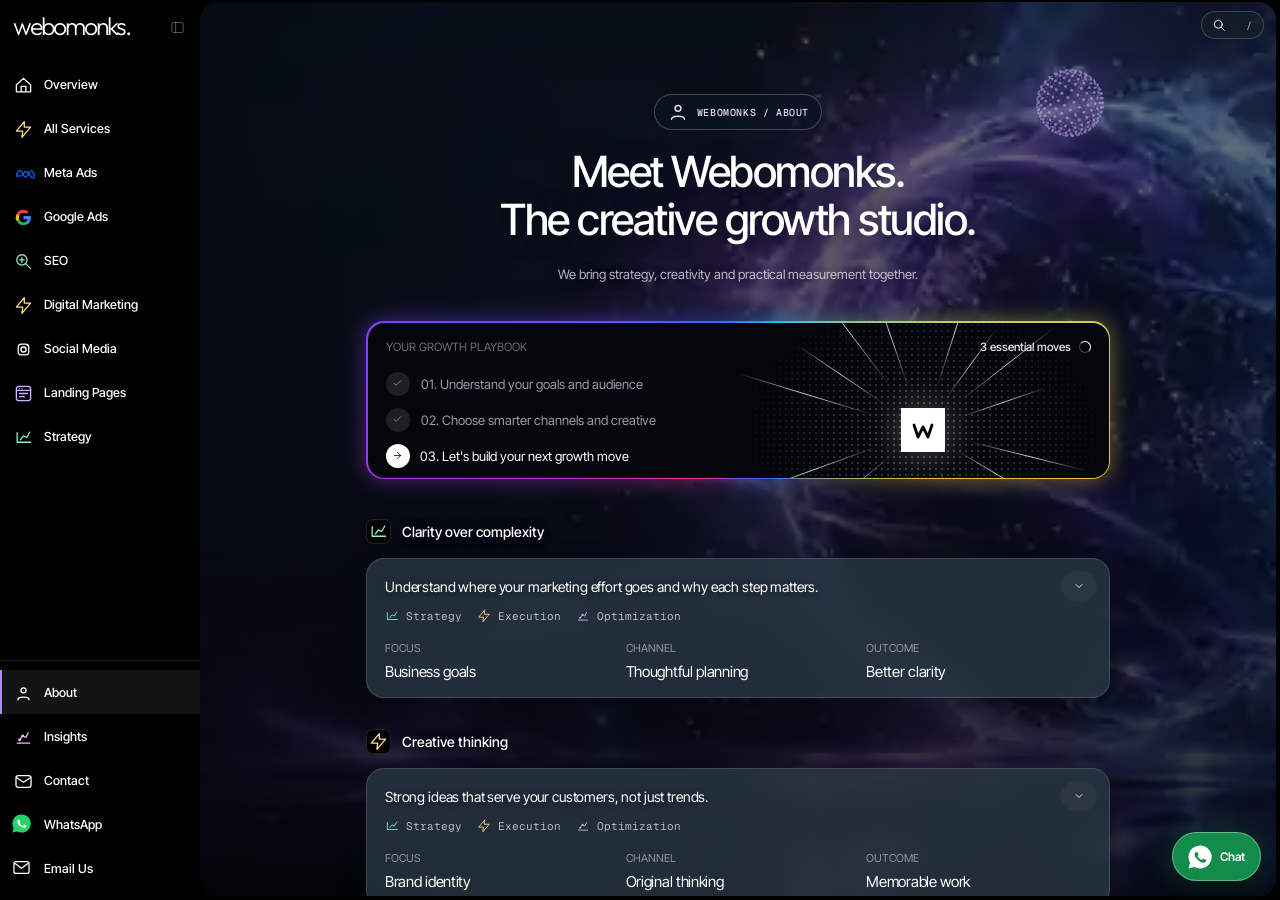
==== commit dc478b8c: "Improve social previews and non-blocking cinematic intro with reduced-motion data-saver safeguards" ====
--- a/about.html
+++ b/about.html
@@ -1 +1 @@
-<!doctype html><html lang="en"><head><meta charset="utf-8"><meta name="viewport" content="width=device-width,initial-scale=1,viewport-fit=cover"><meta name="theme-color" content="#000000"><meta name="description" content="Creative thinking meets measured digital growth."><meta property="og:title" content="About | WEBOMONKS"><meta property="og:description" content="Creative thinking meets measured digital growth."><meta property="og:type" content="website"><meta property="og:url" content="https://webomonks.com/about.html"><link rel="canonical" href="https://webomonks.com/about.html"><title>About | WEBOMONKS — Digital Growth Studio</title><link rel="preconnect" href="https://fonts.googleapis.com"><link rel="preconnect" href="https://fonts.gstatic.com" crossorigin><link href="https://fonts.googleapis.com/css2?family=Geist+Mono:wght@400;500&family=Inter+Tight:wght@400;500;600&family=Outfit:wght@300;400&display=swap" rel="stylesheet"><link rel="stylesheet" href="assets/wafer-theme.css"><script src="assets/wafer-theme.js" defer></script><link rel="icon" type="image/svg+xml" href="/favicon.svg"><meta name="twitter:card" content="summary"><script type="application/ld+json">{"@context":"https://schema.org","@graph":[{"@type":"Organization","@id":"https://webomonks.com/#organization","name":"WEBOMONKS","url":"https://webomonks.com/","email":"Webomonks0@gmail.com","telephone":"+91 7088855556","logo":"https://webomonks.com/favicon.svg","contactPoint":{"@type":"ContactPoint","contactType":"customer service","email":"Webomonks0@gmail.com","telephone":"+91 7088855556","availableLanguage":["English","Hindi"]}},{"@type":"WebPage","@id":"https://webomonks.com/about.html#webpage","url":"https://webomonks.com/about.html","name":"About | WEBOMONKS — Digital Growth Studio","description":"Creative thinking meets measured digital growth.","isPartOf":{"@id":"https://webomonks.com/#website"}},{"@type":"WebSite","@id":"https://webomonks.com/#website","url":"https://webomonks.com/","name":"WEBOMONKS","publisher":{"@id":"https://webomonks.com/#organization"}}]}</script><noscript><style>.auth{display:none!important}.app{opacity:1!important;visibility:visible!important}.rise{opacity:1!important;transform:none!important;filter:none!important}.side{opacity:1!important}</style></noscript></head><body data-page="about" data-title="About"><a class="wm-skip-link" href="#scroll">Skip to main content</a><div class="app on" id="app" aria-hidden="false"><aside class="side" id="sidebar" aria-label="WEBOMONKS navigation"><div class="side-top"><a class="wordmark" href="index.html" aria-label="WEBOMONKS home">webomonks.</a><button type="button" class="collapse" id="collapse" aria-label="Collapse sidebar"><svg viewBox="0 0 24 24" xmlns="http://www.w3.org/2000/svg" fill="none" stroke="currentColor" stroke-width="1.65" stroke-linecap="round" stroke-linejoin="round" aria-hidden="true"><rect x="3" y="4" width="18" height="16" rx="3"/><path d="M9 4v16"/></svg></button><button class="mini-open" type="button" id="expand" aria-label="Expand sidebar"><svg width="17" height="17" viewBox="0 0 24 24"><path d="M3 7 7 19 12 9 17 19 21 7" fill="none" stroke="currentColor" stroke-width="2.8" stroke-linecap="round" stroke-linejoin="round"/></svg></button></div><nav id="navMain" aria-label="Services and pages"><a class="nav-link" href="index.html"><span class="side-icon"><span class="brand-mark"><svg viewBox="0 0 24 24" xmlns="http://www.w3.org/2000/svg" fill="none" stroke="currentColor" stroke-width="1.65" stroke-linecap="round" stroke-linejoin="round" aria-hidden="true"><path d="m3 11 9-8 9 8v9H3v-9M9 20v-7h6v7"/></svg></span></span><span class="side-label">Overview</span></a><a class="nav-link" href="services.html"><span class="side-icon"><span class="brand-mark"><svg viewBox="0 0 24 24" xmlns="http://www.w3.org/2000/svg" fill="none" stroke="#ffdd91" stroke-width="1.65" stroke-linecap="round" stroke-linejoin="round" aria-hidden="true"><path d="m13 2-10 12h8l-1 8 11-13h-8z"/></svg></span></span><span class="side-label">All Services</span></a><a class="nav-link" href="meta-ads.html"><span class="side-icon"><span class="brand-cluster"><span class="brand-mark"><svg xmlns="http://www.w3.org/2000/svg" viewBox="0 0 48 24" aria-hidden="true"><path fill="none" stroke="#0866FF" stroke-width="3.1" stroke-linecap="round" d="M5.5 17.8C3.9 20.3 1.8 20.1 1.7 17c0-6 4.8-12.4 8.4-12.4 6.3 0 9 16.8 14.7 16.8 4.9 0 7.2-15.6 13.2-16 3.7-.2 8.1 5.7 8.1 11.9 0 4.1-1.3 6.7-4.5 6.7-5.1 0-9.4-17.5-16.3-17.5-4.2 0-7.1 7.3-10.3 11.8Z"/></svg></span><span class="brand-mark"><svg xmlns="http://www.w3.org/2000/svg" viewBox="0 0 24 24" aria-hidden="true"><defs><linearGradient id="wmIG" x1="0" y1="1" x2="1" y2="0"><stop stop-color="#FFDD55"/><stop offset=".28" stop-color="#FF543E"/><stop offset=".55" stop-color="#C837AB"/><stop offset="1" stop-color="#5655CE"/></linearGradient></defs><rect x="2.3" y="2.3" width="19.4" height="19.4" rx="6.1" fill="url(#wmIG)"/><rect x="5.3" y="5.3" width="13.4" height="13.4" rx="4" fill="none" stroke="#fff" stroke-width="1.6"/><circle cx="12" cy="12" r="3.2" fill="none" stroke="#fff" stroke-width="1.7"/><circle cx="17.1" cy="6.9" r="1.1" fill="#fff"/></svg></span></span></span><span class="side-label">Meta Ads</span></a><a class="nav-link" href="google-ads.html"><span class="side-icon"><span class="brand-mark"><svg xmlns="http://www.w3.org/2000/svg" viewBox="0 0 24 24" aria-hidden="true"><path fill="#4285F4" d="M21.35 12.24c0-.7-.06-1.4-.18-2.07H12v3.91h5.24a4.5 4.5 0 0 1-1.95 2.95v2.46h3.18c1.87-1.72 2.88-4.26 2.88-7.25Z"/><path fill="#34A853" d="M12 21.75a9.74 9.74 0 0 0 6.47-2.36l-3.18-2.46c-.88.6-2 .96-3.29.96a5.78 5.78 0 0 1-5.43-4h-3.3v2.55A9.76 9.76 0 0 0 12 21.75Z"/><path fill="#FBBC05" d="M6.57 13.89a5.88 5.88 0 0 1 0-3.78V7.56h-3.3a9.74 9.74 0 0 0 0 8.88l3.3-2.55Z"/><path fill="#EA4335" d="M12 6.11c1.41 0 2.66.49 3.66 1.43l2.75-2.75A9.42 9.42 0 0 0 12 2.25a9.76 9.76 0 0 0-8.73 5.31l3.3 2.55a5.78 5.78 0 0 1 5.43-4Z"/></svg></span></span><span class="side-label">Google Ads</span></a><a class="nav-link" href="seo.html"><span class="side-icon"><span class="brand-mark"><svg viewBox="0 0 24 24" xmlns="http://www.w3.org/2000/svg" fill="none" stroke="#8fe5c3" stroke-width="1.65" stroke-linecap="round" stroke-linejoin="round" aria-hidden="true"><circle cx="10" cy="10" r="6.5"/><path d="m15 15 6 6M7 10h6m-3-3v6"/></svg></span></span><span class="side-label">SEO</span></a><a class="nav-link" href="digital-marketing.html"><span class="side-icon"><span class="brand-mark"><svg viewBox="0 0 24 24" xmlns="http://www.w3.org/2000/svg" fill="none" stroke="#ffdd91" stroke-width="1.65" stroke-linecap="round" stroke-linejoin="round" aria-hidden="true"><path d="m13 2-10 12h8l-1 8 11-13h-8z"/></svg></span></span><span class="side-label">Digital Marketing</span></a><a class="nav-link" href="social-media.html"><span class="side-icon"><span class="brand-cluster"><span class="brand-mark"><svg xmlns="http://www.w3.org/2000/svg" viewBox="0 0 24 24" aria-hidden="true"><defs><linearGradient id="wmIG" x1="0" y1="1" x2="1" y2="0"><stop stop-color="#FFDD55"/><stop offset=".28" stop-color="#FF543E"/><stop offset=".55" stop-color="#C837AB"/><stop offset="1" stop-color="#5655CE"/></linearGradient></defs><rect x="2.3" y="2.3" width="19.4" height="19.4" rx="6.1" fill="url(#wmIG)"/><rect x="5.3" y="5.3" width="13.4" height="13.4" rx="4" fill="none" stroke="#fff" stroke-width="1.6"/><circle cx="12" cy="12" r="3.2" fill="none" stroke="#fff" stroke-width="1.7"/><circle cx="17.1" cy="6.9" r="1.1" fill="#fff"/></svg></span><span class="brand-mark"><svg xmlns="http://www.w3.org/2000/svg" viewBox="0 0 24 24" aria-hidden="true"><rect x="1.7" y="1.7" width="20.6" height="20.6" rx="5" fill="#1877F2"/><path d="M14.8 8.3h2V5.25c-.38-.05-1.58-.14-3.02-.14-3.07 0-5.06 1.85-5.06 5.23v2.62H5.6v3.47h3.12v5.81h3.74v-5.81h3.12l.5-3.47h-3.62v-2.28c0-1 .29-1.68 1.85-1.68h.49Z" fill="#fff"/></svg></span></span></span><span class="side-label">Social Media</span></a><a class="nav-link" href="landing-pages.html"><span class="side-icon"><span class="brand-mark"><svg viewBox="0 0 24 24" xmlns="http://www.w3.org/2000/svg" fill="none" stroke="#d4b0ff" stroke-width="1.65" stroke-linecap="round" stroke-linejoin="round" aria-hidden="true"><rect x="3" y="3" width="18" height="18" rx="3"/><path d="M3 8h18M7 5.5h.01M10 5.5h.01M7 12h10M7 16h6"/></svg></span></span><span class="side-label">Landing Pages</span></a><a class="nav-link" href="strategy.html"><span class="side-icon"><span class="brand-mark"><svg viewBox="0 0 24 24" xmlns="http://www.w3.org/2000/svg" fill="none" stroke="#8ff1d4" stroke-width="1.65" stroke-linecap="round" stroke-linejoin="round" aria-hidden="true"><path d="M4 18V6m0 12h17M8 15l4-5 4 2 4-7"/></svg></span></span><span class="side-label">Strategy</span></a></nav><nav class="side-footer" aria-label="Company pages"><a class="nav-link active" href="about.html" aria-current="page"><span class="side-icon"><span class="brand-mark"><svg viewBox="0 0 24 24" xmlns="http://www.w3.org/2000/svg" fill="none" stroke="currentColor" stroke-width="1.65" stroke-linecap="round" stroke-linejoin="round" aria-hidden="true"><circle cx="12" cy="8" r="3.2"/><path d="M5 20c0-4.5 14-4.5 14 0"/></svg></span></span><span class="side-label">About</span></a><a class="nav-link" href="insights.html"><span class="side-icon"><span class="brand-mark"><svg viewBox="0 0 24 24" xmlns="http://www.w3.org/2000/svg" fill="none" stroke="#e7b9ff" stroke-width="1.65" stroke-linecap="round" stroke-linejoin="round" aria-hidden="true"><path d="M4 19h16M7 15l4-5 4 2 3-6"/><circle cx="7" cy="15" r="1"/><circle cx="11" cy="10" r="1"/></svg></span></span><span class="side-label">Insights</span></a><a class="nav-link" href="contact.html"><span class="side-icon"><span class="brand-mark"><svg viewBox="0 0 24 24" xmlns="http://www.w3.org/2000/svg" fill="none" stroke="currentColor" stroke-width="1.65" stroke-linecap="round" stroke-linejoin="round" aria-hidden="true"><rect x="2.5" y="4.5" width="19" height="15" rx="3"/><path d="m3 7 9 6 9-6"/></svg></span></span><span class="side-label">Contact</span></a><a class="nav-link wm-wa-nav" href="https://wa.me/917088855556?text=Hello%20WEBOMONKS%2C%20I%20want%20to%20discuss%20a%20project." target="_blank" rel="noopener noreferrer" aria-label="Contact WEBOMONKS on WhatsApp"><span class="side-icon"><svg xmlns="http://www.w3.org/2000/svg" viewBox="0 0 24 24" aria-hidden="true"><path fill="#25D366" d="M12 .5A11.5 11.5 0 0 0 2 17.7L.5 23.5l6-1.5A11.5 11.5 0 1 0 12 .5Z"/><path fill="#fff" d="M17.56 14.59c-.28-.14-1.68-.83-1.94-.92-.26-.1-.45-.14-.64.14-.19.28-.73.92-.9 1.1-.16.19-.33.21-.6.07-.29-.14-1.2-.44-2.29-1.41-.85-.75-1.41-1.68-1.58-1.96-.16-.28-.02-.43.13-.58.13-.13.28-.33.43-.49.14-.16.19-.28.28-.47.1-.19.05-.35-.02-.49-.08-.14-.64-1.54-.88-2.11-.23-.55-.46-.48-.63-.49h-.54c-.19 0-.5.07-.75.35-.26.28-1 1-1 2.37s1.02 2.72 1.16 2.91c.14.19 2 3.05 4.84 4.28.67.29 1.2.46 1.61.59.68.22 1.3.19 1.79.12.54-.08 1.68-.69 1.92-1.35.23-.66.23-1.23.16-1.35-.07-.11-.26-.18-.54-.32Z"/></svg></span><span class="side-label">WhatsApp</span></a><a class="nav-link wm-mail-nav" href="mailto:Webomonks0@gmail.com" aria-label="Email WEBOMONKS"><span class="side-icon"><svg xmlns="http://www.w3.org/2000/svg" viewBox="0 0 24 24" fill="none" stroke="currentColor" stroke-width="1.6" stroke-linecap="round" stroke-linejoin="round" aria-hidden="true"><rect x="2.5" y="4.5" width="19" height="15" rx="2.5"/><path d="m3.5 6.5 8.5 6.5 8.5-6.5"/></svg></span><span class="side-label">Email Us</span></a></nav></aside><section class="panel" id="panel" aria-label="WEBOMONKS digital growth dashboard"><video id="skyVideo" crossorigin="anonymous" muted loop playsinline preload="metadata" poster="https://d8j0ntlcm91z4.cloudfront.net/user_38xzZboKViGWJOttwIXH07lWA1P/hf_20261008_132137_6359ecf6-579c-4ff9-9f28-b220076e9195.png"><source src="https://d8j0ntlcm91z4.cloudfront.net/user_38xzZboKViGWJOttwIXH07lWA1P/hf_20261008_132231_6df9b9a8-6975-4855-bdd8-5d72911d6ca5.mp4" type="video/mp4"></video><canvas class="ascii" id="skyAscii" aria-hidden="true"></canvas><button type="button" class="search-pill" id="search" aria-expanded="false" aria-controls="studioSearch" aria-label="Search services"><svg viewBox="0 0 24 24" xmlns="http://www.w3.org/2000/svg" fill="none" stroke="currentColor" stroke-width="1.65" stroke-linecap="round" stroke-linejoin="round" aria-hidden="true"><circle cx="10.7" cy="10.7" r="6.8"/><path d="m16 16 5 5"/></svg><kbd>/</kbd></button><div class="studio-search" id="studioSearch" hidden><label for="studioSearchInput" class="sr-only">Search pages</label><input id="studioSearchInput" type="search" placeholder="Search services, SEO, Google Ads…"><div class="studio-search-results" id="studioSearchResults"></div><small>Press Esc to close · Enter to open a result</small></div><main class="scroller" id="scroll"><div class="column"><header class="hero rise" style="--i:0"><span class="hero-badge"><span class="brand-mark"><svg viewBox="0 0 24 24" xmlns="http://www.w3.org/2000/svg" fill="none" stroke="currentColor" stroke-width="1.65" stroke-linecap="round" stroke-linejoin="round" aria-hidden="true"><circle cx="12" cy="8" r="3.2"/><path d="M5 20c0-4.5 14-4.5 14 0"/></svg></span> WEBOMONKS / ABOUT</span><div class="hero-orbit"><canvas id="scene3d" aria-label="Animated 3D particle sphere"></canvas></div><h1>Meet Webomonks.<br>The creative growth studio.</h1><p>We bring strategy, creativity and practical measurement together.</p></header><div class="get-wrap rise" style="--i:4"><div class="get-inner"><div class="burst" aria-hidden="true"><div class="burst-dots"></div><svg class="burst-rays" viewBox="0 0 400 300" aria-hidden="true"><defs><radialGradient id="rayFade"><stop offset="0%" stop-color="#fff" stop-opacity=".95"/><stop offset="55%" stop-color="#fff" stop-opacity=".45"/><stop offset="100%" stop-color="#fff" stop-opacity="0"/></radialGradient></defs><line x1="222" y1="150" x2="340" y2="150" stroke="url(#rayFade)" stroke-width=".85" style="animation:ray-pulse 4s ease-in-out infinite;animation-delay:0s"/><line x1="221.34650597807192" y1="155.3222817031927" x2="387.2670751712673" y2="196.69092585073588" stroke="url(#rayFade)" stroke-width=".85" style="animation:ray-pulse 4s ease-in-out infinite;animation-delay:0.18s"/><line x1="218.85768061544647" y1="161.3308376480212" x2="325.1464259025084" y2="225.1955589368679" stroke="url(#rayFade)" stroke-width=".85" style="animation:ray-pulse 4s ease-in-out infinite;animation-delay:0.36s"/><line x1="213.54455245716449" y1="167.33623657934788" x2="322.516633589806" y2="306.8141399677377" stroke="url(#rayFade)" stroke-width=".85" style="animation:ray-pulse 4s ease-in-out infinite;animation-delay:0.54s"/><line x1="208.24134505515008" y1="170.39804480046934" x2="256.9402021992186" y2="290.9319458941517" stroke="url(#rayFade)" stroke-width=".85" style="animation:ray-pulse 4s ease-in-out infinite;animation-delay:0.72s"/><line x1="200" y1="172" x2="200" y2="355" stroke="url(#rayFade)" stroke-width=".85" style="animation:ray-pulse 4s ease-in-out infinite;animation-delay:0.8999999999999999s"/><line x1="193.20162612375117" y1="170.92324335849338" x2="151.17531488875832" y2="300.2669295746343" stroke="url(#rayFade)" stroke-width=".85" style="animation:ray-pulse 4s ease-in-out infinite;animation-delay:1.08s"/><line x1="187.6977561236436" y1="168.2388265962109" x2="82.01029736767245" y2="324.9269278091138" stroke="url(#rayFade)" stroke-width=".85" style="animation:ray-pulse 4s ease-in-out infinite;animation-delay:0s"/><line x1="182.90278884794665" y1="163.84504860309642" x2="72.5480623210568" y2="253.2085441321734" stroke="url(#rayFade)" stroke-width=".85" style="animation:ray-pulse 4s ease-in-out infinite;animation-delay:0.18s"/><line x1="179.32676234271003" y1="157.52444315316473" x2="-3.913298710542108" y2="224.21837110167013" stroke="url(#rayFade)" stroke-width=".85" style="animation:ray-pulse 4s ease-in-out infinite;animation-delay:0.36s"/><line x1="178" y1="150" x2="30" y2="150.00000000000003" stroke="url(#rayFade)" stroke-width=".85" style="animation:ray-pulse 4s ease-in-out infinite;animation-delay:0.54s"/><line x1="178.9612953688132" y1="143.5678224960998" x2="-13.25596057975693" y2="84.80110984682979" stroke="url(#rayFade)" stroke-width=".85" style="animation:ray-pulse 4s ease-in-out infinite;animation-delay:0.72s"/><line x1="181.7611734037891" y1="137.6977561236436" x2="54.08938723031264" y2="51.58204898914859" stroke="url(#rayFade)" stroke-width=".85" style="animation:ray-pulse 4s ease-in-out infinite;animation-delay:0.8999999999999999s"/><line x1="186.76006949065493" y1="132.43001877895955" x2="62.18435969818094" y2="-32.88753180083006" stroke="url(#rayFade)" stroke-width=".85" style="animation:ray-pulse 4s ease-in-out infinite;animation-delay:1.08s"/><line x1="192.83750060194257" y1="129.198591336815" x2="140.7465958887975" y2="-22.084380759075657" stroke="url(#rayFade)" stroke-width=".85" style="animation:ray-pulse 4s ease-in-out infinite;animation-delay:0s"/><line x1="200" y1="128" x2="199.99999999999994" y2="-85" stroke="url(#rayFade)" stroke-width=".85" style="animation:ray-pulse 4s ease-in-out infinite;animation-delay:0.18s"/><line x1="206.79837387624883" y1="129.07675664150662" x2="258.0951949424901" y2="-28.798625063488885" stroke="url(#rayFade)" stroke-width=".85" style="animation:ray-pulse 4s ease-in-out infinite;animation-delay:0.36s"/><line x1="212.9312755504344" y1="132.20162612375117" x2="282.87772057323866" y2="35.928603793132396" stroke="url(#rayFade)" stroke-width=".85" style="animation:ray-pulse 4s ease-in-out infinite;animation-delay:0.54s"/><line x1="217.33623657934788" y1="136.45544754283551" x2="352.874086199704" y2="30.561673786822183" stroke="url(#rayFade)" stroke-width=".85" style="animation:ray-pulse 4s ease-in-out infinite;animation-delay:0.72s"/><line x1="220.80140866318496" y1="142.83750060194254" x2="338.99123061309956" y2="102.14148129479784" stroke="url(#rayFade)" stroke-width=".85" style="animation:ray-pulse 4s ease-in-out infinite;animation-delay:0.8999999999999999s"/></svg><div class="burst-tile"><svg viewBox="0 0 24 24"><path d="M3 7 7 19 12 9 17 19 21 7" fill="none" stroke="currentColor" stroke-width="2.8" stroke-linecap="round" stroke-linejoin="round"/></svg></div></div><div class="get-header"><span>YOUR GROWTH PLAYBOOK</span><span class="get-status">3 essential moves <span class="spinner" aria-hidden="true"></span></span></div><ol class="get-list"><li><span class="check-circle"><svg viewBox="0 0 24 24" xmlns="http://www.w3.org/2000/svg" fill="none" stroke="currentColor" stroke-width="1.65" stroke-linecap="round" stroke-linejoin="round" aria-hidden="true"><path d="m5 12 4 4L19 6"/></svg></span><span>01. Understand your goals and audience</span></li><li><span class="check-circle"><svg viewBox="0 0 24 24" xmlns="http://www.w3.org/2000/svg" fill="none" stroke="currentColor" stroke-width="1.65" stroke-linecap="round" stroke-linejoin="round" aria-hidden="true"><path d="m5 12 4 4L19 6"/></svg></span><span>02. Choose smarter channels and creative</span></li><li><a href="contact.html" aria-label="Discuss your growth plan"><span class="check-circle"><svg viewBox="0 0 24 24" xmlns="http://www.w3.org/2000/svg" fill="none" stroke="currentColor" stroke-width="1.65" stroke-linecap="round" stroke-linejoin="round" aria-hidden="true"><path d="M5 12h14m-7-7 7 7-7 7"/></svg></span><span>03. Let's build your next growth move</span><span class="chev"><svg viewBox="0 0 24 24" xmlns="http://www.w3.org/2000/svg" fill="none" stroke="currentColor" stroke-width="1.65" stroke-linecap="round" stroke-linejoin="round" aria-hidden="true"><path d="M5 12h14m-7-7 7 7-7 7"/></svg></span></a></li></ol></div></div><section class="model-block rise first" style="--i:6" data-service="clarity over complexity"><div class="model-name"><span class="badge"><svg viewBox="0 0 24 24" xmlns="http://www.w3.org/2000/svg" fill="none" stroke="#8ff1d4" stroke-width="1.65" stroke-linecap="round" stroke-linejoin="round" aria-hidden="true"><path d="M4 18V6m0 12h17M8 15l4-5 4 2 4-7"/></svg></span>Clarity over complexity</div><div class="model-card"><button type="button" class="model-summary" aria-expanded="false"><span class="model-desc">Understand where your marketing effort goes and why each step matters.</span><div class="tags"><span class="tag"><svg viewBox="0 0 24 24" xmlns="http://www.w3.org/2000/svg" fill="none" stroke="#8ff1d4" stroke-width="1.65" stroke-linecap="round" stroke-linejoin="round" aria-hidden="true"><path d="M4 18V6m0 12h17M8 15l4-5 4 2 4-7"/></svg>Strategy</span><span class="tag"><svg viewBox="0 0 24 24" xmlns="http://www.w3.org/2000/svg" fill="none" stroke="#ffdd91" stroke-width="1.65" stroke-linecap="round" stroke-linejoin="round" aria-hidden="true"><path d="m13 2-10 12h8l-1 8 11-13h-8z"/></svg>Execution</span><span class="tag"><svg viewBox="0 0 24 24" xmlns="http://www.w3.org/2000/svg" fill="none" stroke="#e7b9ff" stroke-width="1.65" stroke-linecap="round" stroke-linejoin="round" aria-hidden="true"><path d="M4 19h16M7 15l4-5 4 2 3-6"/><circle cx="7" cy="15" r="1"/><circle cx="11" cy="10" r="1"/></svg>Optimization</span></div><div class="stats"><div class="stat"><div class="stat-label">FOCUS</div><div class="stat-value">Business goals</div></div><div class="stat"><div class="stat-label">CHANNEL</div><div class="stat-value">Thoughtful planning</div></div><div class="stat"><div class="stat-label">OUTCOME</div><div class="stat-value">Better clarity</div></div></div><span class="toggle-pill" aria-hidden="true"><svg viewBox="0 0 24 24" xmlns="http://www.w3.org/2000/svg" fill="none" stroke="currentColor" stroke-width="1.65" stroke-linecap="round" stroke-linejoin="round" aria-hidden="true"><path d="m6 9 6 6 6-6"/></svg></span></button><div class="expanded"><div class="expanded-clip"><div class="code-box"><h3 class="subhead">What we can help you achieve</h3><p class="detail-intro">Understand where your marketing effort goes and why each step matters.</p><ul class="service-points"><li>Understand the business challenge.</li><li>Set priorities before adding channels.</li><li>Use clear, useful reporting.</li></ul><a class="service-action" href="contact.html">Discuss Clarity over complexity ↗</a></div></div></div></div></section><section class="model-block rise" style="--i:7" data-service="creative thinking"><div class="model-name"><span class="badge"><svg viewBox="0 0 24 24" xmlns="http://www.w3.org/2000/svg" fill="none" stroke="#ffdd91" stroke-width="1.65" stroke-linecap="round" stroke-linejoin="round" aria-hidden="true"><path d="m13 2-10 12h8l-1 8 11-13h-8z"/></svg></span>Creative thinking</div><div class="model-card"><button type="button" class="model-summary" aria-expanded="false"><span class="model-desc">Strong ideas that serve your customers, not just trends.</span><div class="tags"><span class="tag"><svg viewBox="0 0 24 24" xmlns="http://www.w3.org/2000/svg" fill="none" stroke="#8ff1d4" stroke-width="1.65" stroke-linecap="round" stroke-linejoin="round" aria-hidden="true"><path d="M4 18V6m0 12h17M8 15l4-5 4 2 4-7"/></svg>Strategy</span><span class="tag"><svg viewBox="0 0 24 24" xmlns="http://www.w3.org/2000/svg" fill="none" stroke="#ffdd91" stroke-width="1.65" stroke-linecap="round" stroke-linejoin="round" aria-hidden="true"><path d="m13 2-10 12h8l-1 8 11-13h-8z"/></svg>Execution</span><span class="tag"><svg viewBox="0 0 24 24" xmlns="http://www.w3.org/2000/svg" fill="none" stroke="#e7b9ff" stroke-width="1.65" stroke-linecap="round" stroke-linejoin="round" aria-hidden="true"><path d="M4 19h16M7 15l4-5 4 2 3-6"/><circle cx="7" cy="15" r="1"/><circle cx="11" cy="10" r="1"/></svg>Optimization</span></div><div class="stats"><div class="stat"><div class="stat-label">FOCUS</div><div class="stat-value">Brand identity</div></div><div class="stat"><div class="stat-label">CHANNEL</div><div class="stat-value">Original thinking</div></div><div class="stat"><div class="stat-label">OUTCOME</div><div class="stat-value">Memorable work</div></div></div><span class="toggle-pill" aria-hidden="true"><svg viewBox="0 0 24 24" xmlns="http://www.w3.org/2000/svg" fill="none" stroke="currentColor" stroke-width="1.65" stroke-linecap="round" stroke-linejoin="round" aria-hidden="true"><path d="m6 9 6 6 6-6"/></svg></span></button><div class="expanded"><div class="expanded-clip"><div class="code-box"><h3 class="subhead">What we can help you achieve</h3><p class="detail-intro">Strong ideas that serve your customers, not just trends.</p><ul class="service-points"><li>Know your audience.</li><li>Create relevant stories and visuals.</li><li>Explore creative approaches worth testing.</li></ul><a class="service-action" href="contact.html">Discuss Creative thinking ↗</a></div></div></div></div></section><section class="model-block rise" style="--i:8" data-service="always improving"><div class="model-name"><span class="badge"><svg viewBox="0 0 24 24" xmlns="http://www.w3.org/2000/svg" fill="none" stroke="#e7b9ff" stroke-width="1.65" stroke-linecap="round" stroke-linejoin="round" aria-hidden="true"><path d="M4 19h16M7 15l4-5 4 2 3-6"/><circle cx="7" cy="15" r="1"/><circle cx="11" cy="10" r="1"/></svg></span>Always improving</div><div class="model-card"><button type="button" class="model-summary" aria-expanded="false"><span class="model-desc">Stay curious, measure what matters, and adapt as you learn.</span><div class="tags"><span class="tag"><svg viewBox="0 0 24 24" xmlns="http://www.w3.org/2000/svg" fill="none" stroke="#8ff1d4" stroke-width="1.65" stroke-linecap="round" stroke-linejoin="round" aria-hidden="true"><path d="M4 18V6m0 12h17M8 15l4-5 4 2 4-7"/></svg>Strategy</span><span class="tag"><svg viewBox="0 0 24 24" xmlns="http://www.w3.org/2000/svg" fill="none" stroke="#ffdd91" stroke-width="1.65" stroke-linecap="round" stroke-linejoin="round" aria-hidden="true"><path d="m13 2-10 12h8l-1 8 11-13h-8z"/></svg>Execution</span><span class="tag"><svg viewBox="0 0 24 24" xmlns="http://www.w3.org/2000/svg" fill="none" stroke="#e7b9ff" stroke-width="1.65" stroke-linecap="round" stroke-linejoin="round" aria-hidden="true"><path d="M4 19h16M7 15l4-5 4 2 3-6"/><circle cx="7" cy="15" r="1"/><circle cx="11" cy="10" r="1"/></svg>Optimization</span></div><div class="stats"><div class="stat"><div class="stat-label">FOCUS</div><div class="stat-value">Useful signals</div></div><div class="stat"><div class="stat-label">CHANNEL</div><div class="stat-value">Smart iteration</div></div><div class="stat"><div class="stat-label">OUTCOME</div><div class="stat-value">Sustained focus</div></div></div><span class="toggle-pill" aria-hidden="true"><svg viewBox="0 0 24 24" xmlns="http://www.w3.org/2000/svg" fill="none" stroke="currentColor" stroke-width="1.65" stroke-linecap="round" stroke-linejoin="round" aria-hidden="true"><path d="m6 9 6 6 6-6"/></svg></span></button><div class="expanded"><div class="expanded-clip"><div class="code-box"><h3 class="subhead">What we can help you achieve</h3><p class="detail-intro">Stay curious, measure what matters, and adapt as you learn.</p><ul class="service-points"><li>Build a useful testing approach.</li><li>Review measurable actions.</li><li>Adjust strategy based on results.</li></ul><a class="service-action" href="contact.html">Discuss Always improving ↗</a></div></div></div></div></section><div class="closing rise" style="--i:13"><h3>Let's make your next move matter.</h3><p>From Meta and Google Ads to SEO, social content and better landing pages—we'd love to hear what you're building.</p><a href="contact.html">Start a Project ↗</a> <a class="wm-closing-whatsapp" href="https://wa.me/917088855556?text=Hello%20WEBOMONKS%2C%20I%20want%20to%20discuss%20a%20project." target="_blank" rel="noopener noreferrer"><svg xmlns="http://www.w3.org/2000/svg" viewBox="0 0 24 24" aria-hidden="true"><path fill="#25D366" d="M12 .5A11.5 11.5 0 0 0 2 17.7L.5 23.5l6-1.5A11.5 11.5 0 1 0 12 .5Z"/><path fill="#fff" d="M17.56 14.59c-.28-.14-1.68-.83-1.94-.92-.26-.1-.45-.14-.64.14-.19.28-.73.92-.9 1.1-.16.19-.33.21-.6.07-.29-.14-1.2-.44-2.29-1.41-.85-.75-1.41-1.68-1.58-1.96-.16-.28-.02-.43.13-.58.13-.13.28-.33.43-.49.14-.16.19-.28.28-.47.1-.19.05-.35-.02-.49-.08-.14-.64-1.54-.88-2.11-.23-.55-.46-.48-.63-.49h-.54c-.19 0-.5.07-.75.35-.26.28-1 1-1 2.37s1.02 2.72 1.16 2.91c.14.19 2 3.05 4.84 4.28.67.29 1.2.46 1.61.59.68.22 1.3.19 1.79.12.54-.08 1.68-.69 1.92-1.35.23-.66.23-1.23.16-1.35-.07-.11-.26-.18-.54-.32Z"/></svg> WhatsApp Us</a></div><div class="studio-footnote"><span>© 2026 WEBOMONKS · Digital Growth Studio</span><nav aria-label="Footer"><a href="index.html">Home</a><a href="contact.html">Contact</a><a href="privacy.html">Privacy</a></nav></div></div></main></section></div><a class="wm-floating-wa" href="https://wa.me/917088855556?text=Hello%20WEBOMONKS%2C%20I%20would%20like%20to%20discuss%20my%20project." target="_blank" rel="noopener noreferrer" aria-label="Chat with WEBOMONKS on WhatsApp"><svg viewBox="0 0 24 24" aria-hidden="true" xmlns="http://www.w3.org/2000/svg"><path fill="#fff" d="M12 .5A11.5 11.5 0 0 0 2 17.7L.5 23.5l6-1.5A11.5 11.5 0 1 0 12 .5Z"/><path fill="#128C4A" d="M17.56 14.59c-.28-.14-1.68-.83-1.94-.92-.26-.1-.45-.14-.64.14-.19.28-.73.92-.9 1.1-.16.19-.33.21-.6.07-.29-.14-1.2-.44-2.29-1.41-.85-.75-1.41-1.68-1.58-1.96-.16-.28-.02-.43.13-.58.13-.13.28-.33.43-.49.14-.16.19-.28.28-.47.1-.19.05-.35-.02-.49-.08-.14-.64-1.54-.88-2.11-.23-.55-.46-.48-.63-.49h-.54c-.19 0-.5.07-.75.35-.26.28-1 1-1 2.37s1.02 2.72 1.16 2.91c.14.19 2 3.05 4.84 4.28.67.29 1.2.46 1.61.59.68.22 1.3.19 1.79.12.54-.08 1.68-.69 1.92-1.35.23-.66.23-1.23.16-1.35-.07-.11-.26-.18-.54-.32Z"/></svg><span>Chat</span></a></body></html>+<!doctype html><html lang="en"><head><meta charset="utf-8"><meta name="viewport" content="width=device-width,initial-scale=1,viewport-fit=cover"><meta name="theme-color" content="#000000"><meta name="description" content="Creative thinking meets measured digital growth."><meta property="og:title" content="About | WEBOMONKS"><meta property="og:description" content="Creative thinking meets measured digital growth."><meta property="og:type" content="website"><meta property="og:url" content="https://webomonks.com/about.html"><link rel="canonical" href="https://webomonks.com/about.html"><title>About | WEBOMONKS — Digital Growth Studio</title><link rel="preconnect" href="https://fonts.googleapis.com"><link rel="preconnect" href="https://fonts.gstatic.com" crossorigin><link href="https://fonts.googleapis.com/css2?family=Geist+Mono:wght@400;500&family=Inter+Tight:wght@400;500;600&family=Outfit:wght@300;400&display=swap" rel="stylesheet"><link rel="stylesheet" href="assets/wafer-theme.css"><script src="assets/wafer-theme.js" defer></script><link rel="icon" type="image/svg+xml" href="/favicon.svg"><meta name="twitter:card" content="summary_large_image"><meta property="og:image" content="https://d8j0ntlcm91z4.cloudfront.net/user_38xzZboKViGWJOttwIXH07lWA1P/hf_20261008_132124_50d78eac-e46e-49d5-a59b-de71f535c38d.png"><meta property="og:image:alt" content="WEBOMONKS cinematic digital growth studio"><meta name="twitter:image" content="https://d8j0ntlcm91z4.cloudfront.net/user_38xzZboKViGWJOttwIXH07lWA1P/hf_20261008_132124_50d78eac-e46e-49d5-a59b-de71f535c38d.png"><script type="application/ld+json">{"@context":"https://schema.org","@graph":[{"@type":"Organization","@id":"https://webomonks.com/#organization","name":"WEBOMONKS","url":"https://webomonks.com/","email":"Webomonks0@gmail.com","telephone":"+91 7088855556","logo":"https://webomonks.com/favicon.svg","contactPoint":{"@type":"ContactPoint","contactType":"customer service","email":"Webomonks0@gmail.com","telephone":"+91 7088855556","availableLanguage":["English","Hindi"]}},{"@type":"WebPage","@id":"https://webomonks.com/about.html#webpage","url":"https://webomonks.com/about.html","name":"About | WEBOMONKS — Digital Growth Studio","description":"Creative thinking meets measured digital growth.","isPartOf":{"@id":"https://webomonks.com/#website"}},{"@type":"WebSite","@id":"https://webomonks.com/#website","url":"https://webomonks.com/","name":"WEBOMONKS","publisher":{"@id":"https://webomonks.com/#organization"}}]}</script><noscript><style>.auth{display:none!important}.app{opacity:1!important;visibility:visible!important}.rise{opacity:1!important;transform:none!important;filter:none!important}.side{opacity:1!important}</style></noscript></head><body data-page="about" data-title="About"><a class="wm-skip-link" href="#scroll">Skip to main content</a><div class="app on" id="app" aria-hidden="false"><aside class="side" id="sidebar" aria-label="WEBOMONKS navigation"><div class="side-top"><a class="wordmark" href="index.html" aria-label="WEBOMONKS home">webomonks.</a><button type="button" class="collapse" id="collapse" aria-label="Collapse sidebar"><svg viewBox="0 0 24 24" xmlns="http://www.w3.org/2000/svg" fill="none" stroke="currentColor" stroke-width="1.65" stroke-linecap="round" stroke-linejoin="round" aria-hidden="true"><rect x="3" y="4" width="18" height="16" rx="3"/><path d="M9 4v16"/></svg></button><button class="mini-open" type="button" id="expand" aria-label="Expand sidebar"><svg width="17" height="17" viewBox="0 0 24 24"><path d="M3 7 7 19 12 9 17 19 21 7" fill="none" stroke="currentColor" stroke-width="2.8" stroke-linecap="round" stroke-linejoin="round"/></svg></button></div><nav id="navMain" aria-label="Services and pages"><a class="nav-link" href="index.html"><span class="side-icon"><span class="brand-mark"><svg viewBox="0 0 24 24" xmlns="http://www.w3.org/2000/svg" fill="none" stroke="currentColor" stroke-width="1.65" stroke-linecap="round" stroke-linejoin="round" aria-hidden="true"><path d="m3 11 9-8 9 8v9H3v-9M9 20v-7h6v7"/></svg></span></span><span class="side-label">Overview</span></a><a class="nav-link" href="services.html"><span class="side-icon"><span class="brand-mark"><svg viewBox="0 0 24 24" xmlns="http://www.w3.org/2000/svg" fill="none" stroke="#ffdd91" stroke-width="1.65" stroke-linecap="round" stroke-linejoin="round" aria-hidden="true"><path d="m13 2-10 12h8l-1 8 11-13h-8z"/></svg></span></span><span class="side-label">All Services</span></a><a class="nav-link" href="meta-ads.html"><span class="side-icon"><span class="brand-cluster"><span class="brand-mark"><svg xmlns="http://www.w3.org/2000/svg" viewBox="0 0 48 24" aria-hidden="true"><path fill="none" stroke="#0866FF" stroke-width="3.1" stroke-linecap="round" d="M5.5 17.8C3.9 20.3 1.8 20.1 1.7 17c0-6 4.8-12.4 8.4-12.4 6.3 0 9 16.8 14.7 16.8 4.9 0 7.2-15.6 13.2-16 3.7-.2 8.1 5.7 8.1 11.9 0 4.1-1.3 6.7-4.5 6.7-5.1 0-9.4-17.5-16.3-17.5-4.2 0-7.1 7.3-10.3 11.8Z"/></svg></span><span class="brand-mark"><svg xmlns="http://www.w3.org/2000/svg" viewBox="0 0 24 24" aria-hidden="true"><defs><linearGradient id="wmIG" x1="0" y1="1" x2="1" y2="0"><stop stop-color="#FFDD55"/><stop offset=".28" stop-color="#FF543E"/><stop offset=".55" stop-color="#C837AB"/><stop offset="1" stop-color="#5655CE"/></linearGradient></defs><rect x="2.3" y="2.3" width="19.4" height="19.4" rx="6.1" fill="url(#wmIG)"/><rect x="5.3" y="5.3" width="13.4" height="13.4" rx="4" fill="none" stroke="#fff" stroke-width="1.6"/><circle cx="12" cy="12" r="3.2" fill="none" stroke="#fff" stroke-width="1.7"/><circle cx="17.1" cy="6.9" r="1.1" fill="#fff"/></svg></span></span></span><span class="side-label">Meta Ads</span></a><a class="nav-link" href="google-ads.html"><span class="side-icon"><span class="brand-mark"><svg xmlns="http://www.w3.org/2000/svg" viewBox="0 0 24 24" aria-hidden="true"><path fill="#4285F4" d="M21.35 12.24c0-.7-.06-1.4-.18-2.07H12v3.91h5.24a4.5 4.5 0 0 1-1.95 2.95v2.46h3.18c1.87-1.72 2.88-4.26 2.88-7.25Z"/><path fill="#34A853" d="M12 21.75a9.74 9.74 0 0 0 6.47-2.36l-3.18-2.46c-.88.6-2 .96-3.29.96a5.78 5.78 0 0 1-5.43-4h-3.3v2.55A9.76 9.76 0 0 0 12 21.75Z"/><path fill="#FBBC05" d="M6.57 13.89a5.88 5.88 0 0 1 0-3.78V7.56h-3.3a9.74 9.74 0 0 0 0 8.88l3.3-2.55Z"/><path fill="#EA4335" d="M12 6.11c1.41 0 2.66.49 3.66 1.43l2.75-2.75A9.42 9.42 0 0 0 12 2.25a9.76 9.76 0 0 0-8.73 5.31l3.3 2.55a5.78 5.78 0 0 1 5.43-4Z"/></svg></span></span><span class="side-label">Google Ads</span></a><a class="nav-link" href="seo.html"><span class="side-icon"><span class="brand-mark"><svg viewBox="0 0 24 24" xmlns="http://www.w3.org/2000/svg" fill="none" stroke="#8fe5c3" stroke-width="1.65" stroke-linecap="round" stroke-linejoin="round" aria-hidden="true"><circle cx="10" cy="10" r="6.5"/><path d="m15 15 6 6M7 10h6m-3-3v6"/></svg></span></span><span class="side-label">SEO</span></a><a class="nav-link" href="digital-marketing.html"><span class="side-icon"><span class="brand-mark"><svg viewBox="0 0 24 24" xmlns="http://www.w3.org/2000/svg" fill="none" stroke="#ffdd91" stroke-width="1.65" stroke-linecap="round" stroke-linejoin="round" aria-hidden="true"><path d="m13 2-10 12h8l-1 8 11-13h-8z"/></svg></span></span><span class="side-label">Digital Marketing</span></a><a class="nav-link" href="social-media.html"><span class="side-icon"><span class="brand-cluster"><span class="brand-mark"><svg xmlns="http://www.w3.org/2000/svg" viewBox="0 0 24 24" aria-hidden="true"><defs><linearGradient id="wmIG" x1="0" y1="1" x2="1" y2="0"><stop stop-color="#FFDD55"/><stop offset=".28" stop-color="#FF543E"/><stop offset=".55" stop-color="#C837AB"/><stop offset="1" stop-color="#5655CE"/></linearGradient></defs><rect x="2.3" y="2.3" width="19.4" height="19.4" rx="6.1" fill="url(#wmIG)"/><rect x="5.3" y="5.3" width="13.4" height="13.4" rx="4" fill="none" stroke="#fff" stroke-width="1.6"/><circle cx="12" cy="12" r="3.2" fill="none" stroke="#fff" stroke-width="1.7"/><circle cx="17.1" cy="6.9" r="1.1" fill="#fff"/></svg></span><span class="brand-mark"><svg xmlns="http://www.w3.org/2000/svg" viewBox="0 0 24 24" aria-hidden="true"><rect x="1.7" y="1.7" width="20.6" height="20.6" rx="5" fill="#1877F2"/><path d="M14.8 8.3h2V5.25c-.38-.05-1.58-.14-3.02-.14-3.07 0-5.06 1.85-5.06 5.23v2.62H5.6v3.47h3.12v5.81h3.74v-5.81h3.12l.5-3.47h-3.62v-2.28c0-1 .29-1.68 1.85-1.68h.49Z" fill="#fff"/></svg></span></span></span><span class="side-label">Social Media</span></a><a class="nav-link" href="landing-pages.html"><span class="side-icon"><span class="brand-mark"><svg viewBox="0 0 24 24" xmlns="http://www.w3.org/2000/svg" fill="none" stroke="#d4b0ff" stroke-width="1.65" stroke-linecap="round" stroke-linejoin="round" aria-hidden="true"><rect x="3" y="3" width="18" height="18" rx="3"/><path d="M3 8h18M7 5.5h.01M10 5.5h.01M7 12h10M7 16h6"/></svg></span></span><span class="side-label">Landing Pages</span></a><a class="nav-link" href="strategy.html"><span class="side-icon"><span class="brand-mark"><svg viewBox="0 0 24 24" xmlns="http://www.w3.org/2000/svg" fill="none" stroke="#8ff1d4" stroke-width="1.65" stroke-linecap="round" stroke-linejoin="round" aria-hidden="true"><path d="M4 18V6m0 12h17M8 15l4-5 4 2 4-7"/></svg></span></span><span class="side-label">Strategy</span></a></nav><nav class="side-footer" aria-label="Company pages"><a class="nav-link active" href="about.html" aria-current="page"><span class="side-icon"><span class="brand-mark"><svg viewBox="0 0 24 24" xmlns="http://www.w3.org/2000/svg" fill="none" stroke="currentColor" stroke-width="1.65" stroke-linecap="round" stroke-linejoin="round" aria-hidden="true"><circle cx="12" cy="8" r="3.2"/><path d="M5 20c0-4.5 14-4.5 14 0"/></svg></span></span><span class="side-label">About</span></a><a class="nav-link" href="insights.html"><span class="side-icon"><span class="brand-mark"><svg viewBox="0 0 24 24" xmlns="http://www.w3.org/2000/svg" fill="none" stroke="#e7b9ff" stroke-width="1.65" stroke-linecap="round" stroke-linejoin="round" aria-hidden="true"><path d="M4 19h16M7 15l4-5 4 2 3-6"/><circle cx="7" cy="15" r="1"/><circle cx="11" cy="10" r="1"/></svg></span></span><span class="side-label">Insights</span></a><a class="nav-link" href="contact.html"><span class="side-icon"><span class="brand-mark"><svg viewBox="0 0 24 24" xmlns="http://www.w3.org/2000/svg" fill="none" stroke="currentColor" stroke-width="1.65" stroke-linecap="round" stroke-linejoin="round" aria-hidden="true"><rect x="2.5" y="4.5" width="19" height="15" rx="3"/><path d="m3 7 9 6 9-6"/></svg></span></span><span class="side-label">Contact</span></a><a class="nav-link wm-wa-nav" href="https://wa.me/917088855556?text=Hello%20WEBOMONKS%2C%20I%20want%20to%20discuss%20a%20project." target="_blank" rel="noopener noreferrer" aria-label="Contact WEBOMONKS on WhatsApp"><span class="side-icon"><svg xmlns="http://www.w3.org/2000/svg" viewBox="0 0 24 24" aria-hidden="true"><path fill="#25D366" d="M12 .5A11.5 11.5 0 0 0 2 17.7L.5 23.5l6-1.5A11.5 11.5 0 1 0 12 .5Z"/><path fill="#fff" d="M17.56 14.59c-.28-.14-1.68-.83-1.94-.92-.26-.1-.45-.14-.64.14-.19.28-.73.92-.9 1.1-.16.19-.33.21-.6.07-.29-.14-1.2-.44-2.29-1.41-.85-.75-1.41-1.68-1.58-1.96-.16-.28-.02-.43.13-.58.13-.13.28-.33.43-.49.14-.16.19-.28.28-.47.1-.19.05-.35-.02-.49-.08-.14-.64-1.54-.88-2.11-.23-.55-.46-.48-.63-.49h-.54c-.19 0-.5.07-.75.35-.26.28-1 1-1 2.37s1.02 2.72 1.16 2.91c.14.19 2 3.05 4.84 4.28.67.29 1.2.46 1.61.59.68.22 1.3.19 1.79.12.54-.08 1.68-.69 1.92-1.35.23-.66.23-1.23.16-1.35-.07-.11-.26-.18-.54-.32Z"/></svg></span><span class="side-label">WhatsApp</span></a><a class="nav-link wm-mail-nav" href="mailto:Webomonks0@gmail.com" aria-label="Email WEBOMONKS"><span class="side-icon"><svg xmlns="http://www.w3.org/2000/svg" viewBox="0 0 24 24" fill="none" stroke="currentColor" stroke-width="1.6" stroke-linecap="round" stroke-linejoin="round" aria-hidden="true"><rect x="2.5" y="4.5" width="19" height="15" rx="2.5"/><path d="m3.5 6.5 8.5 6.5 8.5-6.5"/></svg></span><span class="side-label">Email Us</span></a></nav></aside><section class="panel" id="panel" aria-label="WEBOMONKS digital growth dashboard"><video id="skyVideo" crossorigin="anonymous" muted loop playsinline preload="metadata" poster="https://d8j0ntlcm91z4.cloudfront.net/user_38xzZboKViGWJOttwIXH07lWA1P/hf_20261008_132137_6359ecf6-579c-4ff9-9f28-b220076e9195.png"><source src="https://d8j0ntlcm91z4.cloudfront.net/user_38xzZboKViGWJOttwIXH07lWA1P/hf_20261008_132231_6df9b9a8-6975-4855-bdd8-5d72911d6ca5.mp4" type="video/mp4"></video><canvas class="ascii" id="skyAscii" aria-hidden="true"></canvas><button type="button" class="search-pill" id="search" aria-expanded="false" aria-controls="studioSearch" aria-label="Search services"><svg viewBox="0 0 24 24" xmlns="http://www.w3.org/2000/svg" fill="none" stroke="currentColor" stroke-width="1.65" stroke-linecap="round" stroke-linejoin="round" aria-hidden="true"><circle cx="10.7" cy="10.7" r="6.8"/><path d="m16 16 5 5"/></svg><kbd>/</kbd></button><div class="studio-search" id="studioSearch" hidden><label for="studioSearchInput" class="sr-only">Search pages</label><input id="studioSearchInput" type="search" placeholder="Search services, SEO, Google Ads…"><div class="studio-search-results" id="studioSearchResults"></div><small>Press Esc to close · Enter to open a result</small></div><main class="scroller" id="scroll"><div class="column"><header class="hero rise" style="--i:0"><span class="hero-badge"><span class="brand-mark"><svg viewBox="0 0 24 24" xmlns="http://www.w3.org/2000/svg" fill="none" stroke="currentColor" stroke-width="1.65" stroke-linecap="round" stroke-linejoin="round" aria-hidden="true"><circle cx="12" cy="8" r="3.2"/><path d="M5 20c0-4.5 14-4.5 14 0"/></svg></span> WEBOMONKS / ABOUT</span><div class="hero-orbit"><canvas id="scene3d" aria-label="Animated 3D particle sphere"></canvas></div><h1>Meet Webomonks.<br>The creative growth studio.</h1><p>We bring strategy, creativity and practical measurement together.</p></header><div class="get-wrap rise" style="--i:4"><div class="get-inner"><div class="burst" aria-hidden="true"><div class="burst-dots"></div><svg class="burst-rays" viewBox="0 0 400 300" aria-hidden="true"><defs><radialGradient id="rayFade"><stop offset="0%" stop-color="#fff" stop-opacity=".95"/><stop offset="55%" stop-color="#fff" stop-opacity=".45"/><stop offset="100%" stop-color="#fff" stop-opacity="0"/></radialGradient></defs><line x1="222" y1="150" x2="340" y2="150" stroke="url(#rayFade)" stroke-width=".85" style="animation:ray-pulse 4s ease-in-out infinite;animation-delay:0s"/><line x1="221.34650597807192" y1="155.3222817031927" x2="387.2670751712673" y2="196.69092585073588" stroke="url(#rayFade)" stroke-width=".85" style="animation:ray-pulse 4s ease-in-out infinite;animation-delay:0.18s"/><line x1="218.85768061544647" y1="161.3308376480212" x2="325.1464259025084" y2="225.1955589368679" stroke="url(#rayFade)" stroke-width=".85" style="animation:ray-pulse 4s ease-in-out infinite;animation-delay:0.36s"/><line x1="213.54455245716449" y1="167.33623657934788" x2="322.516633589806" y2="306.8141399677377" stroke="url(#rayFade)" stroke-width=".85" style="animation:ray-pulse 4s ease-in-out infinite;animation-delay:0.54s"/><line x1="208.24134505515008" y1="170.39804480046934" x2="256.9402021992186" y2="290.9319458941517" stroke="url(#rayFade)" stroke-width=".85" style="animation:ray-pulse 4s ease-in-out infinite;animation-delay:0.72s"/><line x1="200" y1="172" x2="200" y2="355" stroke="url(#rayFade)" stroke-width=".85" style="animation:ray-pulse 4s ease-in-out infinite;animation-delay:0.8999999999999999s"/><line x1="193.20162612375117" y1="170.92324335849338" x2="151.17531488875832" y2="300.2669295746343" stroke="url(#rayFade)" stroke-width=".85" style="animation:ray-pulse 4s ease-in-out infinite;animation-delay:1.08s"/><line x1="187.6977561236436" y1="168.2388265962109" x2="82.01029736767245" y2="324.9269278091138" stroke="url(#rayFade)" stroke-width=".85" style="animation:ray-pulse 4s ease-in-out infinite;animation-delay:0s"/><line x1="182.90278884794665" y1="163.84504860309642" x2="72.5480623210568" y2="253.2085441321734" stroke="url(#rayFade)" stroke-width=".85" style="animation:ray-pulse 4s ease-in-out infinite;animation-delay:0.18s"/><line x1="179.32676234271003" y1="157.52444315316473" x2="-3.913298710542108" y2="224.21837110167013" stroke="url(#rayFade)" stroke-width=".85" style="animation:ray-pulse 4s ease-in-out infinite;animation-delay:0.36s"/><line x1="178" y1="150" x2="30" y2="150.00000000000003" stroke="url(#rayFade)" stroke-width=".85" style="animation:ray-pulse 4s ease-in-out infinite;animation-delay:0.54s"/><line x1="178.9612953688132" y1="143.5678224960998" x2="-13.25596057975693" y2="84.80110984682979" stroke="url(#rayFade)" stroke-width=".85" style="animation:ray-pulse 4s ease-in-out infinite;animation-delay:0.72s"/><line x1="181.7611734037891" y1="137.6977561236436" x2="54.08938723031264" y2="51.58204898914859" stroke="url(#rayFade)" stroke-width=".85" style="animation:ray-pulse 4s ease-in-out infinite;animation-delay:0.8999999999999999s"/><line x1="186.76006949065493" y1="132.43001877895955" x2="62.18435969818094" y2="-32.88753180083006" stroke="url(#rayFade)" stroke-width=".85" style="animation:ray-pulse 4s ease-in-out infinite;animation-delay:1.08s"/><line x1="192.83750060194257" y1="129.198591336815" x2="140.7465958887975" y2="-22.084380759075657" stroke="url(#rayFade)" stroke-width=".85" style="animation:ray-pulse 4s ease-in-out infinite;animation-delay:0s"/><line x1="200" y1="128" x2="199.99999999999994" y2="-85" stroke="url(#rayFade)" stroke-width=".85" style="animation:ray-pulse 4s ease-in-out infinite;animation-delay:0.18s"/><line x1="206.79837387624883" y1="129.07675664150662" x2="258.0951949424901" y2="-28.798625063488885" stroke="url(#rayFade)" stroke-width=".85" style="animation:ray-pulse 4s ease-in-out infinite;animation-delay:0.36s"/><line x1="212.9312755504344" y1="132.20162612375117" x2="282.87772057323866" y2="35.928603793132396" stroke="url(#rayFade)" stroke-width=".85" style="animation:ray-pulse 4s ease-in-out infinite;animation-delay:0.54s"/><line x1="217.33623657934788" y1="136.45544754283551" x2="352.874086199704" y2="30.561673786822183" stroke="url(#rayFade)" stroke-width=".85" style="animation:ray-pulse 4s ease-in-out infinite;animation-delay:0.72s"/><line x1="220.80140866318496" y1="142.83750060194254" x2="338.99123061309956" y2="102.14148129479784" stroke="url(#rayFade)" stroke-width=".85" style="animation:ray-pulse 4s ease-in-out infinite;animation-delay:0.8999999999999999s"/></svg><div class="burst-tile"><svg viewBox="0 0 24 24"><path d="M3 7 7 19 12 9 17 19 21 7" fill="none" stroke="currentColor" stroke-width="2.8" stroke-linecap="round" stroke-linejoin="round"/></svg></div></div><div class="get-header"><span>YOUR GROWTH PLAYBOOK</span><span class="get-status">3 essential moves <span class="spinner" aria-hidden="true"></span></span></div><ol class="get-list"><li><span class="check-circle"><svg viewBox="0 0 24 24" xmlns="http://www.w3.org/2000/svg" fill="none" stroke="currentColor" stroke-width="1.65" stroke-linecap="round" stroke-linejoin="round" aria-hidden="true"><path d="m5 12 4 4L19 6"/></svg></span><span>01. Understand your goals and audience</span></li><li><span class="check-circle"><svg viewBox="0 0 24 24" xmlns="http://www.w3.org/2000/svg" fill="none" stroke="currentColor" stroke-width="1.65" stroke-linecap="round" stroke-linejoin="round" aria-hidden="true"><path d="m5 12 4 4L19 6"/></svg></span><span>02. Choose smarter channels and creative</span></li><li><a href="contact.html" aria-label="Discuss your growth plan"><span class="check-circle"><svg viewBox="0 0 24 24" xmlns="http://www.w3.org/2000/svg" fill="none" stroke="currentColor" stroke-width="1.65" stroke-linecap="round" stroke-linejoin="round" aria-hidden="true"><path d="M5 12h14m-7-7 7 7-7 7"/></svg></span><span>03. Let's build your next growth move</span><span class="chev"><svg viewBox="0 0 24 24" xmlns="http://www.w3.org/2000/svg" fill="none" stroke="currentColor" stroke-width="1.65" stroke-linecap="round" stroke-linejoin="round" aria-hidden="true"><path d="M5 12h14m-7-7 7 7-7 7"/></svg></span></a></li></ol></div></div><section class="model-block rise first" style="--i:6" data-service="clarity over complexity"><div class="model-name"><span class="badge"><svg viewBox="0 0 24 24" xmlns="http://www.w3.org/2000/svg" fill="none" stroke="#8ff1d4" stroke-width="1.65" stroke-linecap="round" stroke-linejoin="round" aria-hidden="true"><path d="M4 18V6m0 12h17M8 15l4-5 4 2 4-7"/></svg></span>Clarity over complexity</div><div class="model-card"><button type="button" class="model-summary" aria-expanded="false"><span class="model-desc">Understand where your marketing effort goes and why each step matters.</span><div class="tags"><span class="tag"><svg viewBox="0 0 24 24" xmlns="http://www.w3.org/2000/svg" fill="none" stroke="#8ff1d4" stroke-width="1.65" stroke-linecap="round" stroke-linejoin="round" aria-hidden="true"><path d="M4 18V6m0 12h17M8 15l4-5 4 2 4-7"/></svg>Strategy</span><span class="tag"><svg viewBox="0 0 24 24" xmlns="http://www.w3.org/2000/svg" fill="none" stroke="#ffdd91" stroke-width="1.65" stroke-linecap="round" stroke-linejoin="round" aria-hidden="true"><path d="m13 2-10 12h8l-1 8 11-13h-8z"/></svg>Execution</span><span class="tag"><svg viewBox="0 0 24 24" xmlns="http://www.w3.org/2000/svg" fill="none" stroke="#e7b9ff" stroke-width="1.65" stroke-linecap="round" stroke-linejoin="round" aria-hidden="true"><path d="M4 19h16M7 15l4-5 4 2 3-6"/><circle cx="7" cy="15" r="1"/><circle cx="11" cy="10" r="1"/></svg>Optimization</span></div><div class="stats"><div class="stat"><div class="stat-label">FOCUS</div><div class="stat-value">Business goals</div></div><div class="stat"><div class="stat-label">CHANNEL</div><div class="stat-value">Thoughtful planning</div></div><div class="stat"><div class="stat-label">OUTCOME</div><div class="stat-value">Better clarity</div></div></div><span class="toggle-pill" aria-hidden="true"><svg viewBox="0 0 24 24" xmlns="http://www.w3.org/2000/svg" fill="none" stroke="currentColor" stroke-width="1.65" stroke-linecap="round" stroke-linejoin="round" aria-hidden="true"><path d="m6 9 6 6 6-6"/></svg></span></button><div class="expanded"><div class="expanded-clip"><div class="code-box"><h3 class="subhead">What we can help you achieve</h3><p class="detail-intro">Understand where your marketing effort goes and why each step matters.</p><ul class="service-points"><li>Understand the business challenge.</li><li>Set priorities before adding channels.</li><li>Use clear, useful reporting.</li></ul><a class="service-action" href="contact.html">Discuss Clarity over complexity ↗</a></div></div></div></div></section><section class="model-block rise" style="--i:7" data-service="creative thinking"><div class="model-name"><span class="badge"><svg viewBox="0 0 24 24" xmlns="http://www.w3.org/2000/svg" fill="none" stroke="#ffdd91" stroke-width="1.65" stroke-linecap="round" stroke-linejoin="round" aria-hidden="true"><path d="m13 2-10 12h8l-1 8 11-13h-8z"/></svg></span>Creative thinking</div><div class="model-card"><button type="button" class="model-summary" aria-expanded="false"><span class="model-desc">Strong ideas that serve your customers, not just trends.</span><div class="tags"><span class="tag"><svg viewBox="0 0 24 24" xmlns="http://www.w3.org/2000/svg" fill="none" stroke="#8ff1d4" stroke-width="1.65" stroke-linecap="round" stroke-linejoin="round" aria-hidden="true"><path d="M4 18V6m0 12h17M8 15l4-5 4 2 4-7"/></svg>Strategy</span><span class="tag"><svg viewBox="0 0 24 24" xmlns="http://www.w3.org/2000/svg" fill="none" stroke="#ffdd91" stroke-width="1.65" stroke-linecap="round" stroke-linejoin="round" aria-hidden="true"><path d="m13 2-10 12h8l-1 8 11-13h-8z"/></svg>Execution</span><span class="tag"><svg viewBox="0 0 24 24" xmlns="http://www.w3.org/2000/svg" fill="none" stroke="#e7b9ff" stroke-width="1.65" stroke-linecap="round" stroke-linejoin="round" aria-hidden="true"><path d="M4 19h16M7 15l4-5 4 2 3-6"/><circle cx="7" cy="15" r="1"/><circle cx="11" cy="10" r="1"/></svg>Optimization</span></div><div class="stats"><div class="stat"><div class="stat-label">FOCUS</div><div class="stat-value">Brand identity</div></div><div class="stat"><div class="stat-label">CHANNEL</div><div class="stat-value">Original thinking</div></div><div class="stat"><div class="stat-label">OUTCOME</div><div class="stat-value">Memorable work</div></div></div><span class="toggle-pill" aria-hidden="true"><svg viewBox="0 0 24 24" xmlns="http://www.w3.org/2000/svg" fill="none" stroke="currentColor" stroke-width="1.65" stroke-linecap="round" stroke-linejoin="round" aria-hidden="true"><path d="m6 9 6 6 6-6"/></svg></span></button><div class="expanded"><div class="expanded-clip"><div class="code-box"><h3 class="subhead">What we can help you achieve</h3><p class="detail-intro">Strong ideas that serve your customers, not just trends.</p><ul class="service-points"><li>Know your audience.</li><li>Create relevant stories and visuals.</li><li>Explore creative approaches worth testing.</li></ul><a class="service-action" href="contact.html">Discuss Creative thinking ↗</a></div></div></div></div></section><section class="model-block rise" style="--i:8" data-service="always improving"><div class="model-name"><span class="badge"><svg viewBox="0 0 24 24" xmlns="http://www.w3.org/2000/svg" fill="none" stroke="#e7b9ff" stroke-width="1.65" stroke-linecap="round" stroke-linejoin="round" aria-hidden="true"><path d="M4 19h16M7 15l4-5 4 2 3-6"/><circle cx="7" cy="15" r="1"/><circle cx="11" cy="10" r="1"/></svg></span>Always improving</div><div class="model-card"><button type="button" class="model-summary" aria-expanded="false"><span class="model-desc">Stay curious, measure what matters, and adapt as you learn.</span><div class="tags"><span class="tag"><svg viewBox="0 0 24 24" xmlns="http://www.w3.org/2000/svg" fill="none" stroke="#8ff1d4" stroke-width="1.65" stroke-linecap="round" stroke-linejoin="round" aria-hidden="true"><path d="M4 18V6m0 12h17M8 15l4-5 4 2 4-7"/></svg>Strategy</span><span class="tag"><svg viewBox="0 0 24 24" xmlns="http://www.w3.org/2000/svg" fill="none" stroke="#ffdd91" stroke-width="1.65" stroke-linecap="round" stroke-linejoin="round" aria-hidden="true"><path d="m13 2-10 12h8l-1 8 11-13h-8z"/></svg>Execution</span><span class="tag"><svg viewBox="0 0 24 24" xmlns="http://www.w3.org/2000/svg" fill="none" stroke="#e7b9ff" stroke-width="1.65" stroke-linecap="round" stroke-linejoin="round" aria-hidden="true"><path d="M4 19h16M7 15l4-5 4 2 3-6"/><circle cx="7" cy="15" r="1"/><circle cx="11" cy="10" r="1"/></svg>Optimization</span></div><div class="stats"><div class="stat"><div class="stat-label">FOCUS</div><div class="stat-value">Useful signals</div></div><div class="stat"><div class="stat-label">CHANNEL</div><div class="stat-value">Smart iteration</div></div><div class="stat"><div class="stat-label">OUTCOME</div><div class="stat-value">Sustained focus</div></div></div><span class="toggle-pill" aria-hidden="true"><svg viewBox="0 0 24 24" xmlns="http://www.w3.org/2000/svg" fill="none" stroke="currentColor" stroke-width="1.65" stroke-linecap="round" stroke-linejoin="round" aria-hidden="true"><path d="m6 9 6 6 6-6"/></svg></span></button><div class="expanded"><div class="expanded-clip"><div class="code-box"><h3 class="subhead">What we can help you achieve</h3><p class="detail-intro">Stay curious, measure what matters, and adapt as you learn.</p><ul class="service-points"><li>Build a useful testing approach.</li><li>Review measurable actions.</li><li>Adjust strategy based on results.</li></ul><a class="service-action" href="contact.html">Discuss Always improving ↗</a></div></div></div></div></section><div class="closing rise" style="--i:13"><h3>Let's make your next move matter.</h3><p>From Meta and Google Ads to SEO, social content and better landing pages—we'd love to hear what you're building.</p><a href="contact.html">Start a Project ↗</a> <a class="wm-closing-whatsapp" href="https://wa.me/917088855556?text=Hello%20WEBOMONKS%2C%20I%20want%20to%20discuss%20a%20project." target="_blank" rel="noopener noreferrer"><svg xmlns="http://www.w3.org/2000/svg" viewBox="0 0 24 24" aria-hidden="true"><path fill="#25D366" d="M12 .5A11.5 11.5 0 0 0 2 17.7L.5 23.5l6-1.5A11.5 11.5 0 1 0 12 .5Z"/><path fill="#fff" d="M17.56 14.59c-.28-.14-1.68-.83-1.94-.92-.26-.1-.45-.14-.64.14-.19.28-.73.92-.9 1.1-.16.19-.33.21-.6.07-.29-.14-1.2-.44-2.29-1.41-.85-.75-1.41-1.68-1.58-1.96-.16-.28-.02-.43.13-.58.13-.13.28-.33.43-.49.14-.16.19-.28.28-.47.1-.19.05-.35-.02-.49-.08-.14-.64-1.54-.88-2.11-.23-.55-.46-.48-.63-.49h-.54c-.19 0-.5.07-.75.35-.26.28-1 1-1 2.37s1.02 2.72 1.16 2.91c.14.19 2 3.05 4.84 4.28.67.29 1.2.46 1.61.59.68.22 1.3.19 1.79.12.54-.08 1.68-.69 1.92-1.35.23-.66.23-1.23.16-1.35-.07-.11-.26-.18-.54-.32Z"/></svg> WhatsApp Us</a></div><div class="studio-footnote"><span>© 2026 WEBOMONKS · Digital Growth Studio</span><nav aria-label="Footer"><a href="index.html">Home</a><a href="contact.html">Contact</a><a href="privacy.html">Privacy</a></nav></div></div></main></section></div><a class="wm-floating-wa" href="https://wa.me/917088855556?text=Hello%20WEBOMONKS%2C%20I%20would%20like%20to%20discuss%20my%20project." target="_blank" rel="noopener noreferrer" aria-label="Chat with WEBOMONKS on WhatsApp"><svg viewBox="0 0 24 24" aria-hidden="true" xmlns="http://www.w3.org/2000/svg"><path fill="#fff" d="M12 .5A11.5 11.5 0 0 0 2 17.7L.5 23.5l6-1.5A11.5 11.5 0 1 0 12 .5Z"/><path fill="#128C4A" d="M17.56 14.59c-.28-.14-1.68-.83-1.94-.92-.26-.1-.45-.14-.64.14-.19.28-.73.92-.9 1.1-.16.19-.33.21-.6.07-.29-.14-1.2-.44-2.29-1.41-.85-.75-1.41-1.68-1.58-1.96-.16-.28-.02-.43.13-.58.13-.13.28-.33.43-.49.14-.16.19-.28.28-.47.1-.19.05-.35-.02-.49-.08-.14-.64-1.54-.88-2.11-.23-.55-.46-.48-.63-.49h-.54c-.19 0-.5.07-.75.35-.26.28-1 1-1 2.37s1.02 2.72 1.16 2.91c.14.19 2 3.05 4.84 4.28.67.29 1.2.46 1.61.59.68.22 1.3.19 1.79.12.54-.08 1.68-.69 1.92-1.35.23-.66.23-1.23.16-1.35-.07-.11-.26-.18-.54-.32Z"/></svg><span>Chat</span></a></body></html>
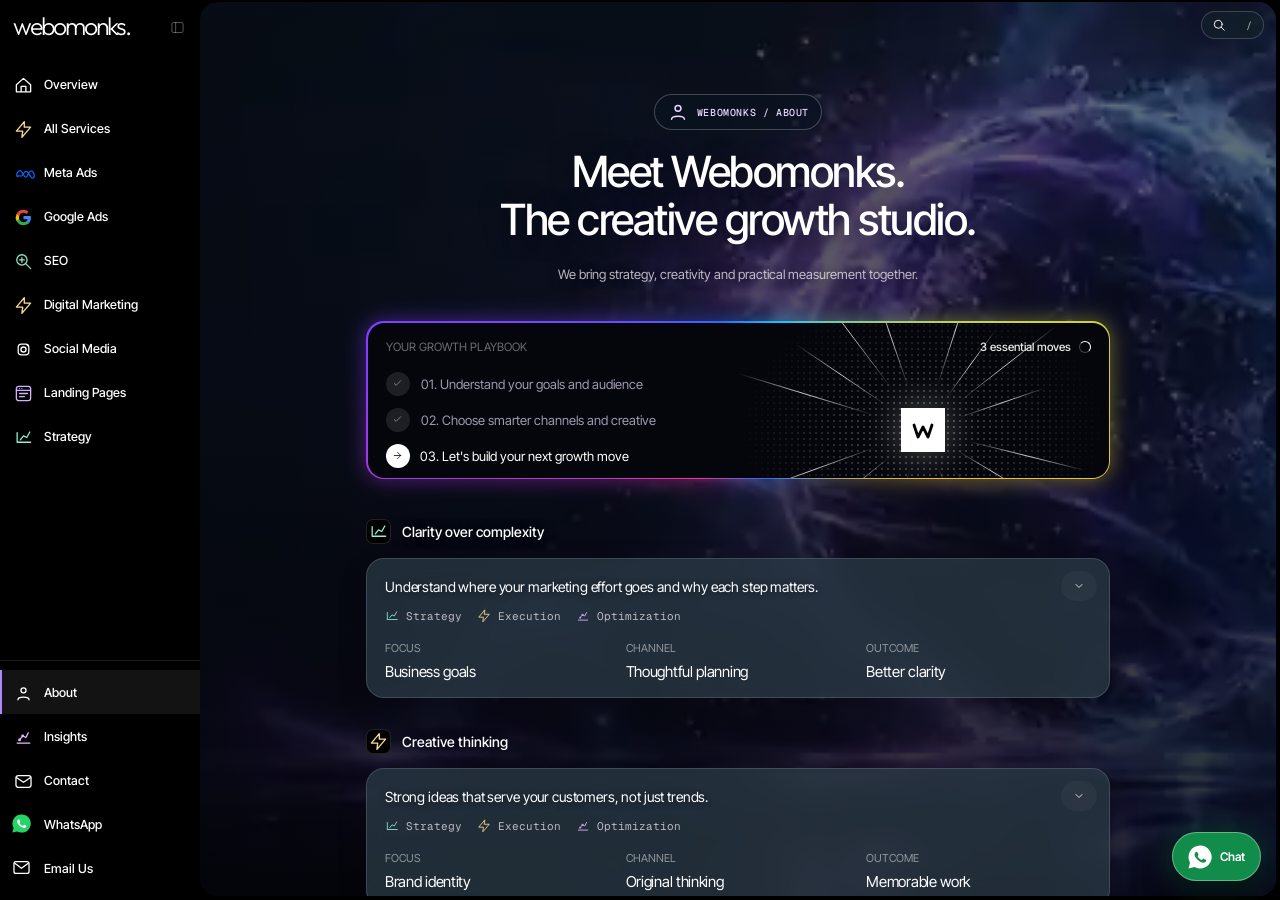
==== commit 57e8f6d2: "Fix mobile sidebar menu overflow and restore clean heading spacing across all pages" ====
--- a/about.html
+++ b/about.html
@@ -1 +1 @@
-<!doctype html><html lang="en"><head><meta charset="utf-8"><meta name="viewport" content="width=device-width,initial-scale=1,viewport-fit=cover"><meta name="theme-color" content="#000000"><meta name="description" content="Creative thinking meets measured digital growth."><meta property="og:title" content="About | WEBOMONKS"><meta property="og:description" content="Creative thinking meets measured digital growth."><meta property="og:type" content="website"><meta property="og:url" content="https://webomonks.com/about.html"><link rel="canonical" href="https://webomonks.com/about.html"><title>About | WEBOMONKS — Digital Growth Studio</title><link rel="preconnect" href="https://fonts.googleapis.com"><link rel="preconnect" href="https://fonts.gstatic.com" crossorigin><link href="https://fonts.googleapis.com/css2?family=Geist+Mono:wght@400;500&family=Inter+Tight:wght@400;500;600&family=Outfit:wght@300;400&display=swap" rel="stylesheet"><link rel="stylesheet" href="assets/wafer-theme.css"><script src="assets/wafer-theme.js" defer></script><link rel="icon" type="image/svg+xml" href="/favicon.svg"><meta name="twitter:card" content="summary_large_image"><meta property="og:image" content="https://d8j0ntlcm91z4.cloudfront.net/user_38xzZboKViGWJOttwIXH07lWA1P/hf_20261008_132124_50d78eac-e46e-49d5-a59b-de71f535c38d.png"><meta property="og:image:alt" content="WEBOMONKS cinematic digital growth studio"><meta name="twitter:image" content="https://d8j0ntlcm91z4.cloudfront.net/user_38xzZboKViGWJOttwIXH07lWA1P/hf_20261008_132124_50d78eac-e46e-49d5-a59b-de71f535c38d.png"><script type="application/ld+json">{"@context":"https://schema.org","@graph":[{"@type":"Organization","@id":"https://webomonks.com/#organization","name":"WEBOMONKS","url":"https://webomonks.com/","email":"Webomonks0@gmail.com","telephone":"+91 7088855556","logo":"https://webomonks.com/favicon.svg","contactPoint":{"@type":"ContactPoint","contactType":"customer service","email":"Webomonks0@gmail.com","telephone":"+91 7088855556","availableLanguage":["English","Hindi"]}},{"@type":"WebPage","@id":"https://webomonks.com/about.html#webpage","url":"https://webomonks.com/about.html","name":"About | WEBOMONKS — Digital Growth Studio","description":"Creative thinking meets measured digital growth.","isPartOf":{"@id":"https://webomonks.com/#website"}},{"@type":"WebSite","@id":"https://webomonks.com/#website","url":"https://webomonks.com/","name":"WEBOMONKS","publisher":{"@id":"https://webomonks.com/#organization"}}]}</script><noscript><style>.auth{display:none!important}.app{opacity:1!important;visibility:visible!important}.rise{opacity:1!important;transform:none!important;filter:none!important}.side{opacity:1!important}</style></noscript></head><body data-page="about" data-title="About"><a class="wm-skip-link" href="#scroll">Skip to main content</a><div class="app on" id="app" aria-hidden="false"><aside class="side" id="sidebar" aria-label="WEBOMONKS navigation"><div class="side-top"><a class="wordmark" href="index.html" aria-label="WEBOMONKS home">webomonks.</a><button type="button" class="collapse" id="collapse" aria-label="Collapse sidebar"><svg viewBox="0 0 24 24" xmlns="http://www.w3.org/2000/svg" fill="none" stroke="currentColor" stroke-width="1.65" stroke-linecap="round" stroke-linejoin="round" aria-hidden="true"><rect x="3" y="4" width="18" height="16" rx="3"/><path d="M9 4v16"/></svg></button><button class="mini-open" type="button" id="expand" aria-label="Expand sidebar"><svg width="17" height="17" viewBox="0 0 24 24"><path d="M3 7 7 19 12 9 17 19 21 7" fill="none" stroke="currentColor" stroke-width="2.8" stroke-linecap="round" stroke-linejoin="round"/></svg></button></div><nav id="navMain" aria-label="Services and pages"><a class="nav-link" href="index.html"><span class="side-icon"><span class="brand-mark"><svg viewBox="0 0 24 24" xmlns="http://www.w3.org/2000/svg" fill="none" stroke="currentColor" stroke-width="1.65" stroke-linecap="round" stroke-linejoin="round" aria-hidden="true"><path d="m3 11 9-8 9 8v9H3v-9M9 20v-7h6v7"/></svg></span></span><span class="side-label">Overview</span></a><a class="nav-link" href="services.html"><span class="side-icon"><span class="brand-mark"><svg viewBox="0 0 24 24" xmlns="http://www.w3.org/2000/svg" fill="none" stroke="#ffdd91" stroke-width="1.65" stroke-linecap="round" stroke-linejoin="round" aria-hidden="true"><path d="m13 2-10 12h8l-1 8 11-13h-8z"/></svg></span></span><span class="side-label">All Services</span></a><a class="nav-link" href="meta-ads.html"><span class="side-icon"><span class="brand-cluster"><span class="brand-mark"><svg xmlns="http://www.w3.org/2000/svg" viewBox="0 0 48 24" aria-hidden="true"><path fill="none" stroke="#0866FF" stroke-width="3.1" stroke-linecap="round" d="M5.5 17.8C3.9 20.3 1.8 20.1 1.7 17c0-6 4.8-12.4 8.4-12.4 6.3 0 9 16.8 14.7 16.8 4.9 0 7.2-15.6 13.2-16 3.7-.2 8.1 5.7 8.1 11.9 0 4.1-1.3 6.7-4.5 6.7-5.1 0-9.4-17.5-16.3-17.5-4.2 0-7.1 7.3-10.3 11.8Z"/></svg></span><span class="brand-mark"><svg xmlns="http://www.w3.org/2000/svg" viewBox="0 0 24 24" aria-hidden="true"><defs><linearGradient id="wmIG" x1="0" y1="1" x2="1" y2="0"><stop stop-color="#FFDD55"/><stop offset=".28" stop-color="#FF543E"/><stop offset=".55" stop-color="#C837AB"/><stop offset="1" stop-color="#5655CE"/></linearGradient></defs><rect x="2.3" y="2.3" width="19.4" height="19.4" rx="6.1" fill="url(#wmIG)"/><rect x="5.3" y="5.3" width="13.4" height="13.4" rx="4" fill="none" stroke="#fff" stroke-width="1.6"/><circle cx="12" cy="12" r="3.2" fill="none" stroke="#fff" stroke-width="1.7"/><circle cx="17.1" cy="6.9" r="1.1" fill="#fff"/></svg></span></span></span><span class="side-label">Meta Ads</span></a><a class="nav-link" href="google-ads.html"><span class="side-icon"><span class="brand-mark"><svg xmlns="http://www.w3.org/2000/svg" viewBox="0 0 24 24" aria-hidden="true"><path fill="#4285F4" d="M21.35 12.24c0-.7-.06-1.4-.18-2.07H12v3.91h5.24a4.5 4.5 0 0 1-1.95 2.95v2.46h3.18c1.87-1.72 2.88-4.26 2.88-7.25Z"/><path fill="#34A853" d="M12 21.75a9.74 9.74 0 0 0 6.47-2.36l-3.18-2.46c-.88.6-2 .96-3.29.96a5.78 5.78 0 0 1-5.43-4h-3.3v2.55A9.76 9.76 0 0 0 12 21.75Z"/><path fill="#FBBC05" d="M6.57 13.89a5.88 5.88 0 0 1 0-3.78V7.56h-3.3a9.74 9.74 0 0 0 0 8.88l3.3-2.55Z"/><path fill="#EA4335" d="M12 6.11c1.41 0 2.66.49 3.66 1.43l2.75-2.75A9.42 9.42 0 0 0 12 2.25a9.76 9.76 0 0 0-8.73 5.31l3.3 2.55a5.78 5.78 0 0 1 5.43-4Z"/></svg></span></span><span class="side-label">Google Ads</span></a><a class="nav-link" href="seo.html"><span class="side-icon"><span class="brand-mark"><svg viewBox="0 0 24 24" xmlns="http://www.w3.org/2000/svg" fill="none" stroke="#8fe5c3" stroke-width="1.65" stroke-linecap="round" stroke-linejoin="round" aria-hidden="true"><circle cx="10" cy="10" r="6.5"/><path d="m15 15 6 6M7 10h6m-3-3v6"/></svg></span></span><span class="side-label">SEO</span></a><a class="nav-link" href="digital-marketing.html"><span class="side-icon"><span class="brand-mark"><svg viewBox="0 0 24 24" xmlns="http://www.w3.org/2000/svg" fill="none" stroke="#ffdd91" stroke-width="1.65" stroke-linecap="round" stroke-linejoin="round" aria-hidden="true"><path d="m13 2-10 12h8l-1 8 11-13h-8z"/></svg></span></span><span class="side-label">Digital Marketing</span></a><a class="nav-link" href="social-media.html"><span class="side-icon"><span class="brand-cluster"><span class="brand-mark"><svg xmlns="http://www.w3.org/2000/svg" viewBox="0 0 24 24" aria-hidden="true"><defs><linearGradient id="wmIG" x1="0" y1="1" x2="1" y2="0"><stop stop-color="#FFDD55"/><stop offset=".28" stop-color="#FF543E"/><stop offset=".55" stop-color="#C837AB"/><stop offset="1" stop-color="#5655CE"/></linearGradient></defs><rect x="2.3" y="2.3" width="19.4" height="19.4" rx="6.1" fill="url(#wmIG)"/><rect x="5.3" y="5.3" width="13.4" height="13.4" rx="4" fill="none" stroke="#fff" stroke-width="1.6"/><circle cx="12" cy="12" r="3.2" fill="none" stroke="#fff" stroke-width="1.7"/><circle cx="17.1" cy="6.9" r="1.1" fill="#fff"/></svg></span><span class="brand-mark"><svg xmlns="http://www.w3.org/2000/svg" viewBox="0 0 24 24" aria-hidden="true"><rect x="1.7" y="1.7" width="20.6" height="20.6" rx="5" fill="#1877F2"/><path d="M14.8 8.3h2V5.25c-.38-.05-1.58-.14-3.02-.14-3.07 0-5.06 1.85-5.06 5.23v2.62H5.6v3.47h3.12v5.81h3.74v-5.81h3.12l.5-3.47h-3.62v-2.28c0-1 .29-1.68 1.85-1.68h.49Z" fill="#fff"/></svg></span></span></span><span class="side-label">Social Media</span></a><a class="nav-link" href="landing-pages.html"><span class="side-icon"><span class="brand-mark"><svg viewBox="0 0 24 24" xmlns="http://www.w3.org/2000/svg" fill="none" stroke="#d4b0ff" stroke-width="1.65" stroke-linecap="round" stroke-linejoin="round" aria-hidden="true"><rect x="3" y="3" width="18" height="18" rx="3"/><path d="M3 8h18M7 5.5h.01M10 5.5h.01M7 12h10M7 16h6"/></svg></span></span><span class="side-label">Landing Pages</span></a><a class="nav-link" href="strategy.html"><span class="side-icon"><span class="brand-mark"><svg viewBox="0 0 24 24" xmlns="http://www.w3.org/2000/svg" fill="none" stroke="#8ff1d4" stroke-width="1.65" stroke-linecap="round" stroke-linejoin="round" aria-hidden="true"><path d="M4 18V6m0 12h17M8 15l4-5 4 2 4-7"/></svg></span></span><span class="side-label">Strategy</span></a></nav><nav class="side-footer" aria-label="Company pages"><a class="nav-link active" href="about.html" aria-current="page"><span class="side-icon"><span class="brand-mark"><svg viewBox="0 0 24 24" xmlns="http://www.w3.org/2000/svg" fill="none" stroke="currentColor" stroke-width="1.65" stroke-linecap="round" stroke-linejoin="round" aria-hidden="true"><circle cx="12" cy="8" r="3.2"/><path d="M5 20c0-4.5 14-4.5 14 0"/></svg></span></span><span class="side-label">About</span></a><a class="nav-link" href="insights.html"><span class="side-icon"><span class="brand-mark"><svg viewBox="0 0 24 24" xmlns="http://www.w3.org/2000/svg" fill="none" stroke="#e7b9ff" stroke-width="1.65" stroke-linecap="round" stroke-linejoin="round" aria-hidden="true"><path d="M4 19h16M7 15l4-5 4 2 3-6"/><circle cx="7" cy="15" r="1"/><circle cx="11" cy="10" r="1"/></svg></span></span><span class="side-label">Insights</span></a><a class="nav-link" href="contact.html"><span class="side-icon"><span class="brand-mark"><svg viewBox="0 0 24 24" xmlns="http://www.w3.org/2000/svg" fill="none" stroke="currentColor" stroke-width="1.65" stroke-linecap="round" stroke-linejoin="round" aria-hidden="true"><rect x="2.5" y="4.5" width="19" height="15" rx="3"/><path d="m3 7 9 6 9-6"/></svg></span></span><span class="side-label">Contact</span></a><a class="nav-link wm-wa-nav" href="https://wa.me/917088855556?text=Hello%20WEBOMONKS%2C%20I%20want%20to%20discuss%20a%20project." target="_blank" rel="noopener noreferrer" aria-label="Contact WEBOMONKS on WhatsApp"><span class="side-icon"><svg xmlns="http://www.w3.org/2000/svg" viewBox="0 0 24 24" aria-hidden="true"><path fill="#25D366" d="M12 .5A11.5 11.5 0 0 0 2 17.7L.5 23.5l6-1.5A11.5 11.5 0 1 0 12 .5Z"/><path fill="#fff" d="M17.56 14.59c-.28-.14-1.68-.83-1.94-.92-.26-.1-.45-.14-.64.14-.19.28-.73.92-.9 1.1-.16.19-.33.21-.6.07-.29-.14-1.2-.44-2.29-1.41-.85-.75-1.41-1.68-1.58-1.96-.16-.28-.02-.43.13-.58.13-.13.28-.33.43-.49.14-.16.19-.28.28-.47.1-.19.05-.35-.02-.49-.08-.14-.64-1.54-.88-2.11-.23-.55-.46-.48-.63-.49h-.54c-.19 0-.5.07-.75.35-.26.28-1 1-1 2.37s1.02 2.72 1.16 2.91c.14.19 2 3.05 4.84 4.28.67.29 1.2.46 1.61.59.68.22 1.3.19 1.79.12.54-.08 1.68-.69 1.92-1.35.23-.66.23-1.23.16-1.35-.07-.11-.26-.18-.54-.32Z"/></svg></span><span class="side-label">WhatsApp</span></a><a class="nav-link wm-mail-nav" href="mailto:Webomonks0@gmail.com" aria-label="Email WEBOMONKS"><span class="side-icon"><svg xmlns="http://www.w3.org/2000/svg" viewBox="0 0 24 24" fill="none" stroke="currentColor" stroke-width="1.6" stroke-linecap="round" stroke-linejoin="round" aria-hidden="true"><rect x="2.5" y="4.5" width="19" height="15" rx="2.5"/><path d="m3.5 6.5 8.5 6.5 8.5-6.5"/></svg></span><span class="side-label">Email Us</span></a></nav></aside><section class="panel" id="panel" aria-label="WEBOMONKS digital growth dashboard"><video id="skyVideo" crossorigin="anonymous" muted loop playsinline preload="metadata" poster="https://d8j0ntlcm91z4.cloudfront.net/user_38xzZboKViGWJOttwIXH07lWA1P/hf_20261008_132137_6359ecf6-579c-4ff9-9f28-b220076e9195.png"><source src="https://d8j0ntlcm91z4.cloudfront.net/user_38xzZboKViGWJOttwIXH07lWA1P/hf_20261008_132231_6df9b9a8-6975-4855-bdd8-5d72911d6ca5.mp4" type="video/mp4"></video><canvas class="ascii" id="skyAscii" aria-hidden="true"></canvas><button type="button" class="search-pill" id="search" aria-expanded="false" aria-controls="studioSearch" aria-label="Search services"><svg viewBox="0 0 24 24" xmlns="http://www.w3.org/2000/svg" fill="none" stroke="currentColor" stroke-width="1.65" stroke-linecap="round" stroke-linejoin="round" aria-hidden="true"><circle cx="10.7" cy="10.7" r="6.8"/><path d="m16 16 5 5"/></svg><kbd>/</kbd></button><div class="studio-search" id="studioSearch" hidden><label for="studioSearchInput" class="sr-only">Search pages</label><input id="studioSearchInput" type="search" placeholder="Search services, SEO, Google Ads…"><div class="studio-search-results" id="studioSearchResults"></div><small>Press Esc to close · Enter to open a result</small></div><main class="scroller" id="scroll"><div class="column"><header class="hero rise" style="--i:0"><span class="hero-badge"><span class="brand-mark"><svg viewBox="0 0 24 24" xmlns="http://www.w3.org/2000/svg" fill="none" stroke="currentColor" stroke-width="1.65" stroke-linecap="round" stroke-linejoin="round" aria-hidden="true"><circle cx="12" cy="8" r="3.2"/><path d="M5 20c0-4.5 14-4.5 14 0"/></svg></span> WEBOMONKS / ABOUT</span><div class="hero-orbit"><canvas id="scene3d" aria-label="Animated 3D particle sphere"></canvas></div><h1>Meet Webomonks.<br>The creative growth studio.</h1><p>We bring strategy, creativity and practical measurement together.</p></header><div class="get-wrap rise" style="--i:4"><div class="get-inner"><div class="burst" aria-hidden="true"><div class="burst-dots"></div><svg class="burst-rays" viewBox="0 0 400 300" aria-hidden="true"><defs><radialGradient id="rayFade"><stop offset="0%" stop-color="#fff" stop-opacity=".95"/><stop offset="55%" stop-color="#fff" stop-opacity=".45"/><stop offset="100%" stop-color="#fff" stop-opacity="0"/></radialGradient></defs><line x1="222" y1="150" x2="340" y2="150" stroke="url(#rayFade)" stroke-width=".85" style="animation:ray-pulse 4s ease-in-out infinite;animation-delay:0s"/><line x1="221.34650597807192" y1="155.3222817031927" x2="387.2670751712673" y2="196.69092585073588" stroke="url(#rayFade)" stroke-width=".85" style="animation:ray-pulse 4s ease-in-out infinite;animation-delay:0.18s"/><line x1="218.85768061544647" y1="161.3308376480212" x2="325.1464259025084" y2="225.1955589368679" stroke="url(#rayFade)" stroke-width=".85" style="animation:ray-pulse 4s ease-in-out infinite;animation-delay:0.36s"/><line x1="213.54455245716449" y1="167.33623657934788" x2="322.516633589806" y2="306.8141399677377" stroke="url(#rayFade)" stroke-width=".85" style="animation:ray-pulse 4s ease-in-out infinite;animation-delay:0.54s"/><line x1="208.24134505515008" y1="170.39804480046934" x2="256.9402021992186" y2="290.9319458941517" stroke="url(#rayFade)" stroke-width=".85" style="animation:ray-pulse 4s ease-in-out infinite;animation-delay:0.72s"/><line x1="200" y1="172" x2="200" y2="355" stroke="url(#rayFade)" stroke-width=".85" style="animation:ray-pulse 4s ease-in-out infinite;animation-delay:0.8999999999999999s"/><line x1="193.20162612375117" y1="170.92324335849338" x2="151.17531488875832" y2="300.2669295746343" stroke="url(#rayFade)" stroke-width=".85" style="animation:ray-pulse 4s ease-in-out infinite;animation-delay:1.08s"/><line x1="187.6977561236436" y1="168.2388265962109" x2="82.01029736767245" y2="324.9269278091138" stroke="url(#rayFade)" stroke-width=".85" style="animation:ray-pulse 4s ease-in-out infinite;animation-delay:0s"/><line x1="182.90278884794665" y1="163.84504860309642" x2="72.5480623210568" y2="253.2085441321734" stroke="url(#rayFade)" stroke-width=".85" style="animation:ray-pulse 4s ease-in-out infinite;animation-delay:0.18s"/><line x1="179.32676234271003" y1="157.52444315316473" x2="-3.913298710542108" y2="224.21837110167013" stroke="url(#rayFade)" stroke-width=".85" style="animation:ray-pulse 4s ease-in-out infinite;animation-delay:0.36s"/><line x1="178" y1="150" x2="30" y2="150.00000000000003" stroke="url(#rayFade)" stroke-width=".85" style="animation:ray-pulse 4s ease-in-out infinite;animation-delay:0.54s"/><line x1="178.9612953688132" y1="143.5678224960998" x2="-13.25596057975693" y2="84.80110984682979" stroke="url(#rayFade)" stroke-width=".85" style="animation:ray-pulse 4s ease-in-out infinite;animation-delay:0.72s"/><line x1="181.7611734037891" y1="137.6977561236436" x2="54.08938723031264" y2="51.58204898914859" stroke="url(#rayFade)" stroke-width=".85" style="animation:ray-pulse 4s ease-in-out infinite;animation-delay:0.8999999999999999s"/><line x1="186.76006949065493" y1="132.43001877895955" x2="62.18435969818094" y2="-32.88753180083006" stroke="url(#rayFade)" stroke-width=".85" style="animation:ray-pulse 4s ease-in-out infinite;animation-delay:1.08s"/><line x1="192.83750060194257" y1="129.198591336815" x2="140.7465958887975" y2="-22.084380759075657" stroke="url(#rayFade)" stroke-width=".85" style="animation:ray-pulse 4s ease-in-out infinite;animation-delay:0s"/><line x1="200" y1="128" x2="199.99999999999994" y2="-85" stroke="url(#rayFade)" stroke-width=".85" style="animation:ray-pulse 4s ease-in-out infinite;animation-delay:0.18s"/><line x1="206.79837387624883" y1="129.07675664150662" x2="258.0951949424901" y2="-28.798625063488885" stroke="url(#rayFade)" stroke-width=".85" style="animation:ray-pulse 4s ease-in-out infinite;animation-delay:0.36s"/><line x1="212.9312755504344" y1="132.20162612375117" x2="282.87772057323866" y2="35.928603793132396" stroke="url(#rayFade)" stroke-width=".85" style="animation:ray-pulse 4s ease-in-out infinite;animation-delay:0.54s"/><line x1="217.33623657934788" y1="136.45544754283551" x2="352.874086199704" y2="30.561673786822183" stroke="url(#rayFade)" stroke-width=".85" style="animation:ray-pulse 4s ease-in-out infinite;animation-delay:0.72s"/><line x1="220.80140866318496" y1="142.83750060194254" x2="338.99123061309956" y2="102.14148129479784" stroke="url(#rayFade)" stroke-width=".85" style="animation:ray-pulse 4s ease-in-out infinite;animation-delay:0.8999999999999999s"/></svg><div class="burst-tile"><svg viewBox="0 0 24 24"><path d="M3 7 7 19 12 9 17 19 21 7" fill="none" stroke="currentColor" stroke-width="2.8" stroke-linecap="round" stroke-linejoin="round"/></svg></div></div><div class="get-header"><span>YOUR GROWTH PLAYBOOK</span><span class="get-status">3 essential moves <span class="spinner" aria-hidden="true"></span></span></div><ol class="get-list"><li><span class="check-circle"><svg viewBox="0 0 24 24" xmlns="http://www.w3.org/2000/svg" fill="none" stroke="currentColor" stroke-width="1.65" stroke-linecap="round" stroke-linejoin="round" aria-hidden="true"><path d="m5 12 4 4L19 6"/></svg></span><span>01. Understand your goals and audience</span></li><li><span class="check-circle"><svg viewBox="0 0 24 24" xmlns="http://www.w3.org/2000/svg" fill="none" stroke="currentColor" stroke-width="1.65" stroke-linecap="round" stroke-linejoin="round" aria-hidden="true"><path d="m5 12 4 4L19 6"/></svg></span><span>02. Choose smarter channels and creative</span></li><li><a href="contact.html" aria-label="Discuss your growth plan"><span class="check-circle"><svg viewBox="0 0 24 24" xmlns="http://www.w3.org/2000/svg" fill="none" stroke="currentColor" stroke-width="1.65" stroke-linecap="round" stroke-linejoin="round" aria-hidden="true"><path d="M5 12h14m-7-7 7 7-7 7"/></svg></span><span>03. Let's build your next growth move</span><span class="chev"><svg viewBox="0 0 24 24" xmlns="http://www.w3.org/2000/svg" fill="none" stroke="currentColor" stroke-width="1.65" stroke-linecap="round" stroke-linejoin="round" aria-hidden="true"><path d="M5 12h14m-7-7 7 7-7 7"/></svg></span></a></li></ol></div></div><section class="model-block rise first" style="--i:6" data-service="clarity over complexity"><div class="model-name"><span class="badge"><svg viewBox="0 0 24 24" xmlns="http://www.w3.org/2000/svg" fill="none" stroke="#8ff1d4" stroke-width="1.65" stroke-linecap="round" stroke-linejoin="round" aria-hidden="true"><path d="M4 18V6m0 12h17M8 15l4-5 4 2 4-7"/></svg></span>Clarity over complexity</div><div class="model-card"><button type="button" class="model-summary" aria-expanded="false"><span class="model-desc">Understand where your marketing effort goes and why each step matters.</span><div class="tags"><span class="tag"><svg viewBox="0 0 24 24" xmlns="http://www.w3.org/2000/svg" fill="none" stroke="#8ff1d4" stroke-width="1.65" stroke-linecap="round" stroke-linejoin="round" aria-hidden="true"><path d="M4 18V6m0 12h17M8 15l4-5 4 2 4-7"/></svg>Strategy</span><span class="tag"><svg viewBox="0 0 24 24" xmlns="http://www.w3.org/2000/svg" fill="none" stroke="#ffdd91" stroke-width="1.65" stroke-linecap="round" stroke-linejoin="round" aria-hidden="true"><path d="m13 2-10 12h8l-1 8 11-13h-8z"/></svg>Execution</span><span class="tag"><svg viewBox="0 0 24 24" xmlns="http://www.w3.org/2000/svg" fill="none" stroke="#e7b9ff" stroke-width="1.65" stroke-linecap="round" stroke-linejoin="round" aria-hidden="true"><path d="M4 19h16M7 15l4-5 4 2 3-6"/><circle cx="7" cy="15" r="1"/><circle cx="11" cy="10" r="1"/></svg>Optimization</span></div><div class="stats"><div class="stat"><div class="stat-label">FOCUS</div><div class="stat-value">Business goals</div></div><div class="stat"><div class="stat-label">CHANNEL</div><div class="stat-value">Thoughtful planning</div></div><div class="stat"><div class="stat-label">OUTCOME</div><div class="stat-value">Better clarity</div></div></div><span class="toggle-pill" aria-hidden="true"><svg viewBox="0 0 24 24" xmlns="http://www.w3.org/2000/svg" fill="none" stroke="currentColor" stroke-width="1.65" stroke-linecap="round" stroke-linejoin="round" aria-hidden="true"><path d="m6 9 6 6 6-6"/></svg></span></button><div class="expanded"><div class="expanded-clip"><div class="code-box"><h3 class="subhead">What we can help you achieve</h3><p class="detail-intro">Understand where your marketing effort goes and why each step matters.</p><ul class="service-points"><li>Understand the business challenge.</li><li>Set priorities before adding channels.</li><li>Use clear, useful reporting.</li></ul><a class="service-action" href="contact.html">Discuss Clarity over complexity ↗</a></div></div></div></div></section><section class="model-block rise" style="--i:7" data-service="creative thinking"><div class="model-name"><span class="badge"><svg viewBox="0 0 24 24" xmlns="http://www.w3.org/2000/svg" fill="none" stroke="#ffdd91" stroke-width="1.65" stroke-linecap="round" stroke-linejoin="round" aria-hidden="true"><path d="m13 2-10 12h8l-1 8 11-13h-8z"/></svg></span>Creative thinking</div><div class="model-card"><button type="button" class="model-summary" aria-expanded="false"><span class="model-desc">Strong ideas that serve your customers, not just trends.</span><div class="tags"><span class="tag"><svg viewBox="0 0 24 24" xmlns="http://www.w3.org/2000/svg" fill="none" stroke="#8ff1d4" stroke-width="1.65" stroke-linecap="round" stroke-linejoin="round" aria-hidden="true"><path d="M4 18V6m0 12h17M8 15l4-5 4 2 4-7"/></svg>Strategy</span><span class="tag"><svg viewBox="0 0 24 24" xmlns="http://www.w3.org/2000/svg" fill="none" stroke="#ffdd91" stroke-width="1.65" stroke-linecap="round" stroke-linejoin="round" aria-hidden="true"><path d="m13 2-10 12h8l-1 8 11-13h-8z"/></svg>Execution</span><span class="tag"><svg viewBox="0 0 24 24" xmlns="http://www.w3.org/2000/svg" fill="none" stroke="#e7b9ff" stroke-width="1.65" stroke-linecap="round" stroke-linejoin="round" aria-hidden="true"><path d="M4 19h16M7 15l4-5 4 2 3-6"/><circle cx="7" cy="15" r="1"/><circle cx="11" cy="10" r="1"/></svg>Optimization</span></div><div class="stats"><div class="stat"><div class="stat-label">FOCUS</div><div class="stat-value">Brand identity</div></div><div class="stat"><div class="stat-label">CHANNEL</div><div class="stat-value">Original thinking</div></div><div class="stat"><div class="stat-label">OUTCOME</div><div class="stat-value">Memorable work</div></div></div><span class="toggle-pill" aria-hidden="true"><svg viewBox="0 0 24 24" xmlns="http://www.w3.org/2000/svg" fill="none" stroke="currentColor" stroke-width="1.65" stroke-linecap="round" stroke-linejoin="round" aria-hidden="true"><path d="m6 9 6 6 6-6"/></svg></span></button><div class="expanded"><div class="expanded-clip"><div class="code-box"><h3 class="subhead">What we can help you achieve</h3><p class="detail-intro">Strong ideas that serve your customers, not just trends.</p><ul class="service-points"><li>Know your audience.</li><li>Create relevant stories and visuals.</li><li>Explore creative approaches worth testing.</li></ul><a class="service-action" href="contact.html">Discuss Creative thinking ↗</a></div></div></div></div></section><section class="model-block rise" style="--i:8" data-service="always improving"><div class="model-name"><span class="badge"><svg viewBox="0 0 24 24" xmlns="http://www.w3.org/2000/svg" fill="none" stroke="#e7b9ff" stroke-width="1.65" stroke-linecap="round" stroke-linejoin="round" aria-hidden="true"><path d="M4 19h16M7 15l4-5 4 2 3-6"/><circle cx="7" cy="15" r="1"/><circle cx="11" cy="10" r="1"/></svg></span>Always improving</div><div class="model-card"><button type="button" class="model-summary" aria-expanded="false"><span class="model-desc">Stay curious, measure what matters, and adapt as you learn.</span><div class="tags"><span class="tag"><svg viewBox="0 0 24 24" xmlns="http://www.w3.org/2000/svg" fill="none" stroke="#8ff1d4" stroke-width="1.65" stroke-linecap="round" stroke-linejoin="round" aria-hidden="true"><path d="M4 18V6m0 12h17M8 15l4-5 4 2 4-7"/></svg>Strategy</span><span class="tag"><svg viewBox="0 0 24 24" xmlns="http://www.w3.org/2000/svg" fill="none" stroke="#ffdd91" stroke-width="1.65" stroke-linecap="round" stroke-linejoin="round" aria-hidden="true"><path d="m13 2-10 12h8l-1 8 11-13h-8z"/></svg>Execution</span><span class="tag"><svg viewBox="0 0 24 24" xmlns="http://www.w3.org/2000/svg" fill="none" stroke="#e7b9ff" stroke-width="1.65" stroke-linecap="round" stroke-linejoin="round" aria-hidden="true"><path d="M4 19h16M7 15l4-5 4 2 3-6"/><circle cx="7" cy="15" r="1"/><circle cx="11" cy="10" r="1"/></svg>Optimization</span></div><div class="stats"><div class="stat"><div class="stat-label">FOCUS</div><div class="stat-value">Useful signals</div></div><div class="stat"><div class="stat-label">CHANNEL</div><div class="stat-value">Smart iteration</div></div><div class="stat"><div class="stat-label">OUTCOME</div><div class="stat-value">Sustained focus</div></div></div><span class="toggle-pill" aria-hidden="true"><svg viewBox="0 0 24 24" xmlns="http://www.w3.org/2000/svg" fill="none" stroke="currentColor" stroke-width="1.65" stroke-linecap="round" stroke-linejoin="round" aria-hidden="true"><path d="m6 9 6 6 6-6"/></svg></span></button><div class="expanded"><div class="expanded-clip"><div class="code-box"><h3 class="subhead">What we can help you achieve</h3><p class="detail-intro">Stay curious, measure what matters, and adapt as you learn.</p><ul class="service-points"><li>Build a useful testing approach.</li><li>Review measurable actions.</li><li>Adjust strategy based on results.</li></ul><a class="service-action" href="contact.html">Discuss Always improving ↗</a></div></div></div></div></section><div class="closing rise" style="--i:13"><h3>Let's make your next move matter.</h3><p>From Meta and Google Ads to SEO, social content and better landing pages—we'd love to hear what you're building.</p><a href="contact.html">Start a Project ↗</a> <a class="wm-closing-whatsapp" href="https://wa.me/917088855556?text=Hello%20WEBOMONKS%2C%20I%20want%20to%20discuss%20a%20project." target="_blank" rel="noopener noreferrer"><svg xmlns="http://www.w3.org/2000/svg" viewBox="0 0 24 24" aria-hidden="true"><path fill="#25D366" d="M12 .5A11.5 11.5 0 0 0 2 17.7L.5 23.5l6-1.5A11.5 11.5 0 1 0 12 .5Z"/><path fill="#fff" d="M17.56 14.59c-.28-.14-1.68-.83-1.94-.92-.26-.1-.45-.14-.64.14-.19.28-.73.92-.9 1.1-.16.19-.33.21-.6.07-.29-.14-1.2-.44-2.29-1.41-.85-.75-1.41-1.68-1.58-1.96-.16-.28-.02-.43.13-.58.13-.13.28-.33.43-.49.14-.16.19-.28.28-.47.1-.19.05-.35-.02-.49-.08-.14-.64-1.54-.88-2.11-.23-.55-.46-.48-.63-.49h-.54c-.19 0-.5.07-.75.35-.26.28-1 1-1 2.37s1.02 2.72 1.16 2.91c.14.19 2 3.05 4.84 4.28.67.29 1.2.46 1.61.59.68.22 1.3.19 1.79.12.54-.08 1.68-.69 1.92-1.35.23-.66.23-1.23.16-1.35-.07-.11-.26-.18-.54-.32Z"/></svg> WhatsApp Us</a></div><div class="studio-footnote"><span>© 2026 WEBOMONKS · Digital Growth Studio</span><nav aria-label="Footer"><a href="index.html">Home</a><a href="contact.html">Contact</a><a href="privacy.html">Privacy</a></nav></div></div></main></section></div><a class="wm-floating-wa" href="https://wa.me/917088855556?text=Hello%20WEBOMONKS%2C%20I%20would%20like%20to%20discuss%20my%20project." target="_blank" rel="noopener noreferrer" aria-label="Chat with WEBOMONKS on WhatsApp"><svg viewBox="0 0 24 24" aria-hidden="true" xmlns="http://www.w3.org/2000/svg"><path fill="#fff" d="M12 .5A11.5 11.5 0 0 0 2 17.7L.5 23.5l6-1.5A11.5 11.5 0 1 0 12 .5Z"/><path fill="#128C4A" d="M17.56 14.59c-.28-.14-1.68-.83-1.94-.92-.26-.1-.45-.14-.64.14-.19.28-.73.92-.9 1.1-.16.19-.33.21-.6.07-.29-.14-1.2-.44-2.29-1.41-.85-.75-1.41-1.68-1.58-1.96-.16-.28-.02-.43.13-.58.13-.13.28-.33.43-.49.14-.16.19-.28.28-.47.1-.19.05-.35-.02-.49-.08-.14-.64-1.54-.88-2.11-.23-.55-.46-.48-.63-.49h-.54c-.19 0-.5.07-.75.35-.26.28-1 1-1 2.37s1.02 2.72 1.16 2.91c.14.19 2 3.05 4.84 4.28.67.29 1.2.46 1.61.59.68.22 1.3.19 1.79.12.54-.08 1.68-.69 1.92-1.35.23-.66.23-1.23.16-1.35-.07-.11-.26-.18-.54-.32Z"/></svg><span>Chat</span></a></body></html>+<!doctype html><html lang="en"><head><meta charset="utf-8"><meta name="viewport" content="width=device-width,initial-scale=1,viewport-fit=cover"><meta name="theme-color" content="#000000"><meta name="description" content="Creative thinking meets measured digital growth."><meta property="og:title" content="About | WEBOMONKS"><meta property="og:description" content="Creative thinking meets measured digital growth."><meta property="og:type" content="website"><meta property="og:url" content="https://webomonks.com/about.html"><link rel="canonical" href="https://webomonks.com/about.html"><title>About | WEBOMONKS — Digital Growth Studio</title><link rel="preconnect" href="https://fonts.googleapis.com"><link rel="preconnect" href="https://fonts.gstatic.com" crossorigin><link href="https://fonts.googleapis.com/css2?family=Geist+Mono:wght@400;500&family=Inter+Tight:wght@400;500;600&family=Outfit:wght@300;400&display=swap" rel="stylesheet"><link rel="stylesheet" href="assets/wafer-theme.css"><script src="assets/wafer-theme.js" defer></script><link rel="icon" type="image/svg+xml" href="/favicon.svg"><meta name="twitter:card" content="summary_large_image"><meta property="og:image" content="https://d8j0ntlcm91z4.cloudfront.net/user_38xzZboKViGWJOttwIXH07lWA1P/hf_20261008_132124_50d78eac-e46e-49d5-a59b-de71f535c38d.png"><meta property="og:image:alt" content="WEBOMONKS cinematic digital growth studio"><meta name="twitter:image" content="https://d8j0ntlcm91z4.cloudfront.net/user_38xzZboKViGWJOttwIXH07lWA1P/hf_20261008_132124_50d78eac-e46e-49d5-a59b-de71f535c38d.png"><script type="application/ld+json">{"@context":"https://schema.org","@graph":[{"@type":"Organization","@id":"https://webomonks.com/#organization","name":"WEBOMONKS","url":"https://webomonks.com/","email":"Webomonks0@gmail.com","telephone":"+91 7088855556","logo":"https://webomonks.com/favicon.svg","contactPoint":{"@type":"ContactPoint","contactType":"customer service","email":"Webomonks0@gmail.com","telephone":"+91 7088855556","availableLanguage":["English","Hindi"]}},{"@type":"WebPage","@id":"https://webomonks.com/about.html#webpage","url":"https://webomonks.com/about.html","name":"About | WEBOMONKS — Digital Growth Studio","description":"Creative thinking meets measured digital growth.","isPartOf":{"@id":"https://webomonks.com/#website"}},{"@type":"WebSite","@id":"https://webomonks.com/#website","url":"https://webomonks.com/","name":"WEBOMONKS","publisher":{"@id":"https://webomonks.com/#organization"}}]}</script><noscript><style>.auth{display:none!important}.app{opacity:1!important;visibility:visible!important}.rise{opacity:1!important;transform:none!important;filter:none!important}.side{opacity:1!important}</style></noscript></head><body data-page="about" data-title="About"><a class="wm-skip-link" href="#scroll">Skip to main content</a><div class="app on" id="app" aria-hidden="false"><aside class="side" id="sidebar" aria-label="WEBOMONKS navigation"><div class="side-top"><a class="wordmark" href="index.html" aria-label="WEBOMONKS home">webomonks.</a><button type="button" class="collapse" id="collapse" aria-label="Collapse sidebar"><svg viewBox="0 0 24 24" xmlns="http://www.w3.org/2000/svg" fill="none" stroke="currentColor" stroke-width="1.65" stroke-linecap="round" stroke-linejoin="round" aria-hidden="true"><rect x="3" y="4" width="18" height="16" rx="3"/><path d="M9 4v16"/></svg></button><button class="mini-open" type="button" id="expand" aria-label="Expand sidebar"><svg width="17" height="17" viewBox="0 0 24 24"><path d="M3 7 7 19 12 9 17 19 21 7" fill="none" stroke="currentColor" stroke-width="2.8" stroke-linecap="round" stroke-linejoin="round"/></svg></button></div><nav id="navMain" aria-label="Services and pages"><a class="nav-link" href="index.html"><span class="side-icon"><span class="brand-mark"><svg viewBox="0 0 24 24" xmlns="http://www.w3.org/2000/svg" fill="none" stroke="currentColor" stroke-width="1.65" stroke-linecap="round" stroke-linejoin="round" aria-hidden="true"><path d="m3 11 9-8 9 8v9H3v-9M9 20v-7h6v7"/></svg></span></span><span class="side-label">Overview</span></a><a class="nav-link" href="services.html"><span class="side-icon"><span class="brand-mark"><svg viewBox="0 0 24 24" xmlns="http://www.w3.org/2000/svg" fill="none" stroke="#ffdd91" stroke-width="1.65" stroke-linecap="round" stroke-linejoin="round" aria-hidden="true"><path d="m13 2-10 12h8l-1 8 11-13h-8z"/></svg></span></span><span class="side-label">All Services</span></a><a class="nav-link" href="meta-ads.html"><span class="side-icon"><span class="brand-cluster"><span class="brand-mark"><svg xmlns="http://www.w3.org/2000/svg" viewBox="0 0 48 24" aria-hidden="true"><path fill="none" stroke="#0866FF" stroke-width="3.1" stroke-linecap="round" d="M5.5 17.8C3.9 20.3 1.8 20.1 1.7 17c0-6 4.8-12.4 8.4-12.4 6.3 0 9 16.8 14.7 16.8 4.9 0 7.2-15.6 13.2-16 3.7-.2 8.1 5.7 8.1 11.9 0 4.1-1.3 6.7-4.5 6.7-5.1 0-9.4-17.5-16.3-17.5-4.2 0-7.1 7.3-10.3 11.8Z"/></svg></span><span class="brand-mark"><svg xmlns="http://www.w3.org/2000/svg" viewBox="0 0 24 24" aria-hidden="true"><defs><linearGradient id="wmIG" x1="0" y1="1" x2="1" y2="0"><stop stop-color="#FFDD55"/><stop offset=".28" stop-color="#FF543E"/><stop offset=".55" stop-color="#C837AB"/><stop offset="1" stop-color="#5655CE"/></linearGradient></defs><rect x="2.3" y="2.3" width="19.4" height="19.4" rx="6.1" fill="url(#wmIG)"/><rect x="5.3" y="5.3" width="13.4" height="13.4" rx="4" fill="none" stroke="#fff" stroke-width="1.6"/><circle cx="12" cy="12" r="3.2" fill="none" stroke="#fff" stroke-width="1.7"/><circle cx="17.1" cy="6.9" r="1.1" fill="#fff"/></svg></span></span></span><span class="side-label">Meta Ads</span></a><a class="nav-link" href="google-ads.html"><span class="side-icon"><span class="brand-mark"><svg xmlns="http://www.w3.org/2000/svg" viewBox="0 0 24 24" aria-hidden="true"><path fill="#4285F4" d="M21.35 12.24c0-.7-.06-1.4-.18-2.07H12v3.91h5.24a4.5 4.5 0 0 1-1.95 2.95v2.46h3.18c1.87-1.72 2.88-4.26 2.88-7.25Z"/><path fill="#34A853" d="M12 21.75a9.74 9.74 0 0 0 6.47-2.36l-3.18-2.46c-.88.6-2 .96-3.29.96a5.78 5.78 0 0 1-5.43-4h-3.3v2.55A9.76 9.76 0 0 0 12 21.75Z"/><path fill="#FBBC05" d="M6.57 13.89a5.88 5.88 0 0 1 0-3.78V7.56h-3.3a9.74 9.74 0 0 0 0 8.88l3.3-2.55Z"/><path fill="#EA4335" d="M12 6.11c1.41 0 2.66.49 3.66 1.43l2.75-2.75A9.42 9.42 0 0 0 12 2.25a9.76 9.76 0 0 0-8.73 5.31l3.3 2.55a5.78 5.78 0 0 1 5.43-4Z"/></svg></span></span><span class="side-label">Google Ads</span></a><a class="nav-link" href="seo.html"><span class="side-icon"><span class="brand-mark"><svg viewBox="0 0 24 24" xmlns="http://www.w3.org/2000/svg" fill="none" stroke="#8fe5c3" stroke-width="1.65" stroke-linecap="round" stroke-linejoin="round" aria-hidden="true"><circle cx="10" cy="10" r="6.5"/><path d="m15 15 6 6M7 10h6m-3-3v6"/></svg></span></span><span class="side-label">SEO</span></a><a class="nav-link" href="digital-marketing.html"><span class="side-icon"><span class="brand-mark"><svg viewBox="0 0 24 24" xmlns="http://www.w3.org/2000/svg" fill="none" stroke="#ffdd91" stroke-width="1.65" stroke-linecap="round" stroke-linejoin="round" aria-hidden="true"><path d="m13 2-10 12h8l-1 8 11-13h-8z"/></svg></span></span><span class="side-label">Digital Marketing</span></a><a class="nav-link" href="social-media.html"><span class="side-icon"><span class="brand-cluster"><span class="brand-mark"><svg xmlns="http://www.w3.org/2000/svg" viewBox="0 0 24 24" aria-hidden="true"><defs><linearGradient id="wmIG" x1="0" y1="1" x2="1" y2="0"><stop stop-color="#FFDD55"/><stop offset=".28" stop-color="#FF543E"/><stop offset=".55" stop-color="#C837AB"/><stop offset="1" stop-color="#5655CE"/></linearGradient></defs><rect x="2.3" y="2.3" width="19.4" height="19.4" rx="6.1" fill="url(#wmIG)"/><rect x="5.3" y="5.3" width="13.4" height="13.4" rx="4" fill="none" stroke="#fff" stroke-width="1.6"/><circle cx="12" cy="12" r="3.2" fill="none" stroke="#fff" stroke-width="1.7"/><circle cx="17.1" cy="6.9" r="1.1" fill="#fff"/></svg></span><span class="brand-mark"><svg xmlns="http://www.w3.org/2000/svg" viewBox="0 0 24 24" aria-hidden="true"><rect x="1.7" y="1.7" width="20.6" height="20.6" rx="5" fill="#1877F2"/><path d="M14.8 8.3h2V5.25c-.38-.05-1.58-.14-3.02-.14-3.07 0-5.06 1.85-5.06 5.23v2.62H5.6v3.47h3.12v5.81h3.74v-5.81h3.12l.5-3.47h-3.62v-2.28c0-1 .29-1.68 1.85-1.68h.49Z" fill="#fff"/></svg></span></span></span><span class="side-label">Social Media</span></a><a class="nav-link" href="landing-pages.html"><span class="side-icon"><span class="brand-mark"><svg viewBox="0 0 24 24" xmlns="http://www.w3.org/2000/svg" fill="none" stroke="#d4b0ff" stroke-width="1.65" stroke-linecap="round" stroke-linejoin="round" aria-hidden="true"><rect x="3" y="3" width="18" height="18" rx="3"/><path d="M3 8h18M7 5.5h.01M10 5.5h.01M7 12h10M7 16h6"/></svg></span></span><span class="side-label">Landing Pages</span></a><a class="nav-link" href="strategy.html"><span class="side-icon"><span class="brand-mark"><svg viewBox="0 0 24 24" xmlns="http://www.w3.org/2000/svg" fill="none" stroke="#8ff1d4" stroke-width="1.65" stroke-linecap="round" stroke-linejoin="round" aria-hidden="true"><path d="M4 18V6m0 12h17M8 15l4-5 4 2 4-7"/></svg></span></span><span class="side-label">Strategy</span></a></nav><nav class="side-footer" aria-label="Company pages"><a class="nav-link active" href="about.html" aria-current="page"><span class="side-icon"><span class="brand-mark"><svg viewBox="0 0 24 24" xmlns="http://www.w3.org/2000/svg" fill="none" stroke="currentColor" stroke-width="1.65" stroke-linecap="round" stroke-linejoin="round" aria-hidden="true"><circle cx="12" cy="8" r="3.2"/><path d="M5 20c0-4.5 14-4.5 14 0"/></svg></span></span><span class="side-label">About</span></a><a class="nav-link" href="insights.html"><span class="side-icon"><span class="brand-mark"><svg viewBox="0 0 24 24" xmlns="http://www.w3.org/2000/svg" fill="none" stroke="#e7b9ff" stroke-width="1.65" stroke-linecap="round" stroke-linejoin="round" aria-hidden="true"><path d="M4 19h16M7 15l4-5 4 2 3-6"/><circle cx="7" cy="15" r="1"/><circle cx="11" cy="10" r="1"/></svg></span></span><span class="side-label">Insights</span></a><a class="nav-link" href="contact.html"><span class="side-icon"><span class="brand-mark"><svg viewBox="0 0 24 24" xmlns="http://www.w3.org/2000/svg" fill="none" stroke="currentColor" stroke-width="1.65" stroke-linecap="round" stroke-linejoin="round" aria-hidden="true"><rect x="2.5" y="4.5" width="19" height="15" rx="3"/><path d="m3 7 9 6 9-6"/></svg></span></span><span class="side-label">Contact</span></a><a class="nav-link wm-wa-nav" href="https://wa.me/917088855556?text=Hello%20WEBOMONKS%2C%20I%20want%20to%20discuss%20a%20project." target="_blank" rel="noopener noreferrer" aria-label="Contact WEBOMONKS on WhatsApp"><span class="side-icon"><svg xmlns="http://www.w3.org/2000/svg" viewBox="0 0 24 24" aria-hidden="true"><path fill="#25D366" d="M12 .5A11.5 11.5 0 0 0 2 17.7L.5 23.5l6-1.5A11.5 11.5 0 1 0 12 .5Z"/><path fill="#fff" d="M17.56 14.59c-.28-.14-1.68-.83-1.94-.92-.26-.1-.45-.14-.64.14-.19.28-.73.92-.9 1.1-.16.19-.33.21-.6.07-.29-.14-1.2-.44-2.29-1.41-.85-.75-1.41-1.68-1.58-1.96-.16-.28-.02-.43.13-.58.13-.13.28-.33.43-.49.14-.16.19-.28.28-.47.1-.19.05-.35-.02-.49-.08-.14-.64-1.54-.88-2.11-.23-.55-.46-.48-.63-.49h-.54c-.19 0-.5.07-.75.35-.26.28-1 1-1 2.37s1.02 2.72 1.16 2.91c.14.19 2 3.05 4.84 4.28.67.29 1.2.46 1.61.59.68.22 1.3.19 1.79.12.54-.08 1.68-.69 1.92-1.35.23-.66.23-1.23.16-1.35-.07-.11-.26-.18-.54-.32Z"/></svg></span><span class="side-label">WhatsApp</span></a><a class="nav-link wm-mail-nav" href="mailto:Webomonks0@gmail.com" aria-label="Email WEBOMONKS"><span class="side-icon"><svg xmlns="http://www.w3.org/2000/svg" viewBox="0 0 24 24" fill="none" stroke="currentColor" stroke-width="1.6" stroke-linecap="round" stroke-linejoin="round" aria-hidden="true"><rect x="2.5" y="4.5" width="19" height="15" rx="2.5"/><path d="m3.5 6.5 8.5 6.5 8.5-6.5"/></svg></span><span class="side-label">Email Us</span></a></nav></aside><section class="panel" id="panel" aria-label="WEBOMONKS digital growth dashboard"><video id="skyVideo" crossorigin="anonymous" muted loop playsinline preload="metadata" poster="https://d8j0ntlcm91z4.cloudfront.net/user_38xzZboKViGWJOttwIXH07lWA1P/hf_20261008_132137_6359ecf6-579c-4ff9-9f28-b220076e9195.png"><source src="https://d8j0ntlcm91z4.cloudfront.net/user_38xzZboKViGWJOttwIXH07lWA1P/hf_20261008_132231_6df9b9a8-6975-4855-bdd8-5d72911d6ca5.mp4" type="video/mp4"></video><canvas class="ascii" id="skyAscii" aria-hidden="true"></canvas><button type="button" class="search-pill" id="search" aria-expanded="false" aria-controls="studioSearch" aria-label="Search services"><svg viewBox="0 0 24 24" xmlns="http://www.w3.org/2000/svg" fill="none" stroke="currentColor" stroke-width="1.65" stroke-linecap="round" stroke-linejoin="round" aria-hidden="true"><circle cx="10.7" cy="10.7" r="6.8"/><path d="m16 16 5 5"/></svg><kbd>/</kbd></button><div class="studio-search" id="studioSearch" hidden><label for="studioSearchInput" class="sr-only">Search pages</label><input id="studioSearchInput" type="search" placeholder="Search services, SEO, Google Ads…"><div class="studio-search-results" id="studioSearchResults"></div><small>Press Esc to close · Enter to open a result</small></div><main class="scroller" id="scroll"><div class="column"><header class="hero rise" style="--i:0"><span class="hero-badge"><span class="brand-mark"><svg viewBox="0 0 24 24" xmlns="http://www.w3.org/2000/svg" fill="none" stroke="currentColor" stroke-width="1.65" stroke-linecap="round" stroke-linejoin="round" aria-hidden="true"><circle cx="12" cy="8" r="3.2"/><path d="M5 20c0-4.5 14-4.5 14 0"/></svg></span> WEBOMONKS / ABOUT</span><div class="hero-orbit"><canvas id="scene3d" aria-label="Animated 3D particle sphere"></canvas></div><h1>Meet Webomonks. <br>The creative growth studio.</h1><p>We bring strategy, creativity and practical measurement together.</p></header><div class="get-wrap rise" style="--i:4"><div class="get-inner"><div class="burst" aria-hidden="true"><div class="burst-dots"></div><svg class="burst-rays" viewBox="0 0 400 300" aria-hidden="true"><defs><radialGradient id="rayFade"><stop offset="0%" stop-color="#fff" stop-opacity=".95"/><stop offset="55%" stop-color="#fff" stop-opacity=".45"/><stop offset="100%" stop-color="#fff" stop-opacity="0"/></radialGradient></defs><line x1="222" y1="150" x2="340" y2="150" stroke="url(#rayFade)" stroke-width=".85" style="animation:ray-pulse 4s ease-in-out infinite;animation-delay:0s"/><line x1="221.34650597807192" y1="155.3222817031927" x2="387.2670751712673" y2="196.69092585073588" stroke="url(#rayFade)" stroke-width=".85" style="animation:ray-pulse 4s ease-in-out infinite;animation-delay:0.18s"/><line x1="218.85768061544647" y1="161.3308376480212" x2="325.1464259025084" y2="225.1955589368679" stroke="url(#rayFade)" stroke-width=".85" style="animation:ray-pulse 4s ease-in-out infinite;animation-delay:0.36s"/><line x1="213.54455245716449" y1="167.33623657934788" x2="322.516633589806" y2="306.8141399677377" stroke="url(#rayFade)" stroke-width=".85" style="animation:ray-pulse 4s ease-in-out infinite;animation-delay:0.54s"/><line x1="208.24134505515008" y1="170.39804480046934" x2="256.9402021992186" y2="290.9319458941517" stroke="url(#rayFade)" stroke-width=".85" style="animation:ray-pulse 4s ease-in-out infinite;animation-delay:0.72s"/><line x1="200" y1="172" x2="200" y2="355" stroke="url(#rayFade)" stroke-width=".85" style="animation:ray-pulse 4s ease-in-out infinite;animation-delay:0.8999999999999999s"/><line x1="193.20162612375117" y1="170.92324335849338" x2="151.17531488875832" y2="300.2669295746343" stroke="url(#rayFade)" stroke-width=".85" style="animation:ray-pulse 4s ease-in-out infinite;animation-delay:1.08s"/><line x1="187.6977561236436" y1="168.2388265962109" x2="82.01029736767245" y2="324.9269278091138" stroke="url(#rayFade)" stroke-width=".85" style="animation:ray-pulse 4s ease-in-out infinite;animation-delay:0s"/><line x1="182.90278884794665" y1="163.84504860309642" x2="72.5480623210568" y2="253.2085441321734" stroke="url(#rayFade)" stroke-width=".85" style="animation:ray-pulse 4s ease-in-out infinite;animation-delay:0.18s"/><line x1="179.32676234271003" y1="157.52444315316473" x2="-3.913298710542108" y2="224.21837110167013" stroke="url(#rayFade)" stroke-width=".85" style="animation:ray-pulse 4s ease-in-out infinite;animation-delay:0.36s"/><line x1="178" y1="150" x2="30" y2="150.00000000000003" stroke="url(#rayFade)" stroke-width=".85" style="animation:ray-pulse 4s ease-in-out infinite;animation-delay:0.54s"/><line x1="178.9612953688132" y1="143.5678224960998" x2="-13.25596057975693" y2="84.80110984682979" stroke="url(#rayFade)" stroke-width=".85" style="animation:ray-pulse 4s ease-in-out infinite;animation-delay:0.72s"/><line x1="181.7611734037891" y1="137.6977561236436" x2="54.08938723031264" y2="51.58204898914859" stroke="url(#rayFade)" stroke-width=".85" style="animation:ray-pulse 4s ease-in-out infinite;animation-delay:0.8999999999999999s"/><line x1="186.76006949065493" y1="132.43001877895955" x2="62.18435969818094" y2="-32.88753180083006" stroke="url(#rayFade)" stroke-width=".85" style="animation:ray-pulse 4s ease-in-out infinite;animation-delay:1.08s"/><line x1="192.83750060194257" y1="129.198591336815" x2="140.7465958887975" y2="-22.084380759075657" stroke="url(#rayFade)" stroke-width=".85" style="animation:ray-pulse 4s ease-in-out infinite;animation-delay:0s"/><line x1="200" y1="128" x2="199.99999999999994" y2="-85" stroke="url(#rayFade)" stroke-width=".85" style="animation:ray-pulse 4s ease-in-out infinite;animation-delay:0.18s"/><line x1="206.79837387624883" y1="129.07675664150662" x2="258.0951949424901" y2="-28.798625063488885" stroke="url(#rayFade)" stroke-width=".85" style="animation:ray-pulse 4s ease-in-out infinite;animation-delay:0.36s"/><line x1="212.9312755504344" y1="132.20162612375117" x2="282.87772057323866" y2="35.928603793132396" stroke="url(#rayFade)" stroke-width=".85" style="animation:ray-pulse 4s ease-in-out infinite;animation-delay:0.54s"/><line x1="217.33623657934788" y1="136.45544754283551" x2="352.874086199704" y2="30.561673786822183" stroke="url(#rayFade)" stroke-width=".85" style="animation:ray-pulse 4s ease-in-out infinite;animation-delay:0.72s"/><line x1="220.80140866318496" y1="142.83750060194254" x2="338.99123061309956" y2="102.14148129479784" stroke="url(#rayFade)" stroke-width=".85" style="animation:ray-pulse 4s ease-in-out infinite;animation-delay:0.8999999999999999s"/></svg><div class="burst-tile"><svg viewBox="0 0 24 24"><path d="M3 7 7 19 12 9 17 19 21 7" fill="none" stroke="currentColor" stroke-width="2.8" stroke-linecap="round" stroke-linejoin="round"/></svg></div></div><div class="get-header"><span>YOUR GROWTH PLAYBOOK</span><span class="get-status">3 essential moves <span class="spinner" aria-hidden="true"></span></span></div><ol class="get-list"><li><span class="check-circle"><svg viewBox="0 0 24 24" xmlns="http://www.w3.org/2000/svg" fill="none" stroke="currentColor" stroke-width="1.65" stroke-linecap="round" stroke-linejoin="round" aria-hidden="true"><path d="m5 12 4 4L19 6"/></svg></span><span>01. Understand your goals and audience</span></li><li><span class="check-circle"><svg viewBox="0 0 24 24" xmlns="http://www.w3.org/2000/svg" fill="none" stroke="currentColor" stroke-width="1.65" stroke-linecap="round" stroke-linejoin="round" aria-hidden="true"><path d="m5 12 4 4L19 6"/></svg></span><span>02. Choose smarter channels and creative</span></li><li><a href="contact.html" aria-label="Discuss your growth plan"><span class="check-circle"><svg viewBox="0 0 24 24" xmlns="http://www.w3.org/2000/svg" fill="none" stroke="currentColor" stroke-width="1.65" stroke-linecap="round" stroke-linejoin="round" aria-hidden="true"><path d="M5 12h14m-7-7 7 7-7 7"/></svg></span><span>03. Let's build your next growth move</span><span class="chev"><svg viewBox="0 0 24 24" xmlns="http://www.w3.org/2000/svg" fill="none" stroke="currentColor" stroke-width="1.65" stroke-linecap="round" stroke-linejoin="round" aria-hidden="true"><path d="M5 12h14m-7-7 7 7-7 7"/></svg></span></a></li></ol></div></div><section class="model-block rise first" style="--i:6" data-service="clarity over complexity"><div class="model-name"><span class="badge"><svg viewBox="0 0 24 24" xmlns="http://www.w3.org/2000/svg" fill="none" stroke="#8ff1d4" stroke-width="1.65" stroke-linecap="round" stroke-linejoin="round" aria-hidden="true"><path d="M4 18V6m0 12h17M8 15l4-5 4 2 4-7"/></svg></span>Clarity over complexity</div><div class="model-card"><button type="button" class="model-summary" aria-expanded="false"><span class="model-desc">Understand where your marketing effort goes and why each step matters.</span><div class="tags"><span class="tag"><svg viewBox="0 0 24 24" xmlns="http://www.w3.org/2000/svg" fill="none" stroke="#8ff1d4" stroke-width="1.65" stroke-linecap="round" stroke-linejoin="round" aria-hidden="true"><path d="M4 18V6m0 12h17M8 15l4-5 4 2 4-7"/></svg>Strategy</span><span class="tag"><svg viewBox="0 0 24 24" xmlns="http://www.w3.org/2000/svg" fill="none" stroke="#ffdd91" stroke-width="1.65" stroke-linecap="round" stroke-linejoin="round" aria-hidden="true"><path d="m13 2-10 12h8l-1 8 11-13h-8z"/></svg>Execution</span><span class="tag"><svg viewBox="0 0 24 24" xmlns="http://www.w3.org/2000/svg" fill="none" stroke="#e7b9ff" stroke-width="1.65" stroke-linecap="round" stroke-linejoin="round" aria-hidden="true"><path d="M4 19h16M7 15l4-5 4 2 3-6"/><circle cx="7" cy="15" r="1"/><circle cx="11" cy="10" r="1"/></svg>Optimization</span></div><div class="stats"><div class="stat"><div class="stat-label">FOCUS</div><div class="stat-value">Business goals</div></div><div class="stat"><div class="stat-label">CHANNEL</div><div class="stat-value">Thoughtful planning</div></div><div class="stat"><div class="stat-label">OUTCOME</div><div class="stat-value">Better clarity</div></div></div><span class="toggle-pill" aria-hidden="true"><svg viewBox="0 0 24 24" xmlns="http://www.w3.org/2000/svg" fill="none" stroke="currentColor" stroke-width="1.65" stroke-linecap="round" stroke-linejoin="round" aria-hidden="true"><path d="m6 9 6 6 6-6"/></svg></span></button><div class="expanded"><div class="expanded-clip"><div class="code-box"><h3 class="subhead">What we can help you achieve</h3><p class="detail-intro">Understand where your marketing effort goes and why each step matters.</p><ul class="service-points"><li>Understand the business challenge.</li><li>Set priorities before adding channels.</li><li>Use clear, useful reporting.</li></ul><a class="service-action" href="contact.html">Discuss Clarity over complexity ↗</a></div></div></div></div></section><section class="model-block rise" style="--i:7" data-service="creative thinking"><div class="model-name"><span class="badge"><svg viewBox="0 0 24 24" xmlns="http://www.w3.org/2000/svg" fill="none" stroke="#ffdd91" stroke-width="1.65" stroke-linecap="round" stroke-linejoin="round" aria-hidden="true"><path d="m13 2-10 12h8l-1 8 11-13h-8z"/></svg></span>Creative thinking</div><div class="model-card"><button type="button" class="model-summary" aria-expanded="false"><span class="model-desc">Strong ideas that serve your customers, not just trends.</span><div class="tags"><span class="tag"><svg viewBox="0 0 24 24" xmlns="http://www.w3.org/2000/svg" fill="none" stroke="#8ff1d4" stroke-width="1.65" stroke-linecap="round" stroke-linejoin="round" aria-hidden="true"><path d="M4 18V6m0 12h17M8 15l4-5 4 2 4-7"/></svg>Strategy</span><span class="tag"><svg viewBox="0 0 24 24" xmlns="http://www.w3.org/2000/svg" fill="none" stroke="#ffdd91" stroke-width="1.65" stroke-linecap="round" stroke-linejoin="round" aria-hidden="true"><path d="m13 2-10 12h8l-1 8 11-13h-8z"/></svg>Execution</span><span class="tag"><svg viewBox="0 0 24 24" xmlns="http://www.w3.org/2000/svg" fill="none" stroke="#e7b9ff" stroke-width="1.65" stroke-linecap="round" stroke-linejoin="round" aria-hidden="true"><path d="M4 19h16M7 15l4-5 4 2 3-6"/><circle cx="7" cy="15" r="1"/><circle cx="11" cy="10" r="1"/></svg>Optimization</span></div><div class="stats"><div class="stat"><div class="stat-label">FOCUS</div><div class="stat-value">Brand identity</div></div><div class="stat"><div class="stat-label">CHANNEL</div><div class="stat-value">Original thinking</div></div><div class="stat"><div class="stat-label">OUTCOME</div><div class="stat-value">Memorable work</div></div></div><span class="toggle-pill" aria-hidden="true"><svg viewBox="0 0 24 24" xmlns="http://www.w3.org/2000/svg" fill="none" stroke="currentColor" stroke-width="1.65" stroke-linecap="round" stroke-linejoin="round" aria-hidden="true"><path d="m6 9 6 6 6-6"/></svg></span></button><div class="expanded"><div class="expanded-clip"><div class="code-box"><h3 class="subhead">What we can help you achieve</h3><p class="detail-intro">Strong ideas that serve your customers, not just trends.</p><ul class="service-points"><li>Know your audience.</li><li>Create relevant stories and visuals.</li><li>Explore creative approaches worth testing.</li></ul><a class="service-action" href="contact.html">Discuss Creative thinking ↗</a></div></div></div></div></section><section class="model-block rise" style="--i:8" data-service="always improving"><div class="model-name"><span class="badge"><svg viewBox="0 0 24 24" xmlns="http://www.w3.org/2000/svg" fill="none" stroke="#e7b9ff" stroke-width="1.65" stroke-linecap="round" stroke-linejoin="round" aria-hidden="true"><path d="M4 19h16M7 15l4-5 4 2 3-6"/><circle cx="7" cy="15" r="1"/><circle cx="11" cy="10" r="1"/></svg></span>Always improving</div><div class="model-card"><button type="button" class="model-summary" aria-expanded="false"><span class="model-desc">Stay curious, measure what matters, and adapt as you learn.</span><div class="tags"><span class="tag"><svg viewBox="0 0 24 24" xmlns="http://www.w3.org/2000/svg" fill="none" stroke="#8ff1d4" stroke-width="1.65" stroke-linecap="round" stroke-linejoin="round" aria-hidden="true"><path d="M4 18V6m0 12h17M8 15l4-5 4 2 4-7"/></svg>Strategy</span><span class="tag"><svg viewBox="0 0 24 24" xmlns="http://www.w3.org/2000/svg" fill="none" stroke="#ffdd91" stroke-width="1.65" stroke-linecap="round" stroke-linejoin="round" aria-hidden="true"><path d="m13 2-10 12h8l-1 8 11-13h-8z"/></svg>Execution</span><span class="tag"><svg viewBox="0 0 24 24" xmlns="http://www.w3.org/2000/svg" fill="none" stroke="#e7b9ff" stroke-width="1.65" stroke-linecap="round" stroke-linejoin="round" aria-hidden="true"><path d="M4 19h16M7 15l4-5 4 2 3-6"/><circle cx="7" cy="15" r="1"/><circle cx="11" cy="10" r="1"/></svg>Optimization</span></div><div class="stats"><div class="stat"><div class="stat-label">FOCUS</div><div class="stat-value">Useful signals</div></div><div class="stat"><div class="stat-label">CHANNEL</div><div class="stat-value">Smart iteration</div></div><div class="stat"><div class="stat-label">OUTCOME</div><div class="stat-value">Sustained focus</div></div></div><span class="toggle-pill" aria-hidden="true"><svg viewBox="0 0 24 24" xmlns="http://www.w3.org/2000/svg" fill="none" stroke="currentColor" stroke-width="1.65" stroke-linecap="round" stroke-linejoin="round" aria-hidden="true"><path d="m6 9 6 6 6-6"/></svg></span></button><div class="expanded"><div class="expanded-clip"><div class="code-box"><h3 class="subhead">What we can help you achieve</h3><p class="detail-intro">Stay curious, measure what matters, and adapt as you learn.</p><ul class="service-points"><li>Build a useful testing approach.</li><li>Review measurable actions.</li><li>Adjust strategy based on results.</li></ul><a class="service-action" href="contact.html">Discuss Always improving ↗</a></div></div></div></div></section><div class="closing rise" style="--i:13"><h3>Let's make your next move matter.</h3><p>From Meta and Google Ads to SEO, social content and better landing pages—we'd love to hear what you're building.</p><a href="contact.html">Start a Project ↗</a> <a class="wm-closing-whatsapp" href="https://wa.me/917088855556?text=Hello%20WEBOMONKS%2C%20I%20want%20to%20discuss%20a%20project." target="_blank" rel="noopener noreferrer"><svg xmlns="http://www.w3.org/2000/svg" viewBox="0 0 24 24" aria-hidden="true"><path fill="#25D366" d="M12 .5A11.5 11.5 0 0 0 2 17.7L.5 23.5l6-1.5A11.5 11.5 0 1 0 12 .5Z"/><path fill="#fff" d="M17.56 14.59c-.28-.14-1.68-.83-1.94-.92-.26-.1-.45-.14-.64.14-.19.28-.73.92-.9 1.1-.16.19-.33.21-.6.07-.29-.14-1.2-.44-2.29-1.41-.85-.75-1.41-1.68-1.58-1.96-.16-.28-.02-.43.13-.58.13-.13.28-.33.43-.49.14-.16.19-.28.28-.47.1-.19.05-.35-.02-.49-.08-.14-.64-1.54-.88-2.11-.23-.55-.46-.48-.63-.49h-.54c-.19 0-.5.07-.75.35-.26.28-1 1-1 2.37s1.02 2.72 1.16 2.91c.14.19 2 3.05 4.84 4.28.67.29 1.2.46 1.61.59.68.22 1.3.19 1.79.12.54-.08 1.68-.69 1.92-1.35.23-.66.23-1.23.16-1.35-.07-.11-.26-.18-.54-.32Z"/></svg> WhatsApp Us</a></div><div class="studio-footnote"><span>© 2026 WEBOMONKS · Digital Growth Studio</span><nav aria-label="Footer"><a href="index.html">Home</a><a href="contact.html">Contact</a><a href="privacy.html">Privacy</a></nav></div></div></main></section></div><a class="wm-floating-wa" href="https://wa.me/917088855556?text=Hello%20WEBOMONKS%2C%20I%20would%20like%20to%20discuss%20my%20project." target="_blank" rel="noopener noreferrer" aria-label="Chat with WEBOMONKS on WhatsApp"><svg viewBox="0 0 24 24" aria-hidden="true" xmlns="http://www.w3.org/2000/svg"><path fill="#fff" d="M12 .5A11.5 11.5 0 0 0 2 17.7L.5 23.5l6-1.5A11.5 11.5 0 1 0 12 .5Z"/><path fill="#128C4A" d="M17.56 14.59c-.28-.14-1.68-.83-1.94-.92-.26-.1-.45-.14-.64.14-.19.28-.73.92-.9 1.1-.16.19-.33.21-.6.07-.29-.14-1.2-.44-2.29-1.41-.85-.75-1.41-1.68-1.58-1.96-.16-.28-.02-.43.13-.58.13-.13.28-.33.43-.49.14-.16.19-.28.28-.47.1-.19.05-.35-.02-.49-.08-.14-.64-1.54-.88-2.11-.23-.55-.46-.48-.63-.49h-.54c-.19 0-.5.07-.75.35-.26.28-1 1-1 2.37s1.02 2.72 1.16 2.91c.14.19 2 3.05 4.84 4.28.67.29 1.2.46 1.61.59.68.22 1.3.19 1.79.12.54-.08 1.68-.69 1.92-1.35.23-.66.23-1.23.16-1.35-.07-.11-.26-.18-.54-.32Z"/></svg><span>Chat</span></a></body></html>
--- a/assets/wafer-theme.css
+++ b/assets/wafer-theme.css
@@ -202,3 +202,50 @@
 @media(max-width:760px){.wm-floating-wa{right:12px;bottom:calc(12px + env(safe-area-inset-bottom));height:46px;padding:8px 12px}.wm-floating-wa span{display:none}.wm-floating-wa svg{width:25px;height:25px}.studio-footnote nav{gap:12px}.hero h1{font-size:28px;line-height:32px}}
 @media(max-width:440px){.hero h1{font-size:25px;line-height:29px}}
 @media(prefers-reduced-motion:reduce){.stage>video,.panel>video,.stage>.ascii,.panel>.ascii{display:none!important}.wm-floating-wa,.studio-footnote a{transition:none!important}.hero h1{animation:none}}
+
+
+/* iPhone/mobile navigation rail repair — collapsed labels must never bleed into content.
+   Keep accessible names in JS so icon-only links remain screen-reader friendly. */
+.app.mini .side{overflow-x:hidden!important}
+.app.mini .side .nav-link{
+  width:42px!important;max-width:42px!important;padding:0!important;
+  overflow:hidden!important;white-space:nowrap!important;
+}
+.app.mini .side .nav-link .side-label,
+.app.mini .side .nav-link .side-meta,
+.app.mini .side .side-label,
+.app.mini .side .side-meta{
+  opacity:0!important;visibility:hidden!important;display:none!important;
+  pointer-events:none!important;
+}
+.app.mini .side .wordmark,
+.app.mini .side .collapse{
+  opacity:0!important;visibility:hidden!important;pointer-events:none!important;
+}
+.app.mini .side .mini-open{
+  opacity:1!important;visibility:visible!important;pointer-events:auto!important;
+}
+.app.mini .side .nav-link .side-icon{
+  position:absolute!important;left:12px!important;top:12px!important;
+  width:18px!important;height:18px!important;
+}
+.app:not(.mini) .side .nav-link .side-label{
+  opacity:1;visibility:visible;display:inline;
+}
+@media(max-width:760px){
+  .app .side{overflow-x:hidden!important}
+  .app:not(.mini) .side{width:200px!important;min-width:200px!important}
+  .app:not(.mini) .side .nav-link{width:200px!important}
+  .app.mini .side{width:42px!important;min-width:42px!important}
+  .app.mini .side .side-top{width:42px!important}
+  .app .hero h1{
+    font-size:clamp(24px,6.5vw,28px);
+    line-height:1.18;
+    letter-spacing:-.035em;
+    overflow-wrap:break-word;
+    text-wrap:balance;
+  }
+}
+@media(max-width:440px){
+  .app .hero h1{font-size:clamp(23px,6.35vw,26px)}
+}
